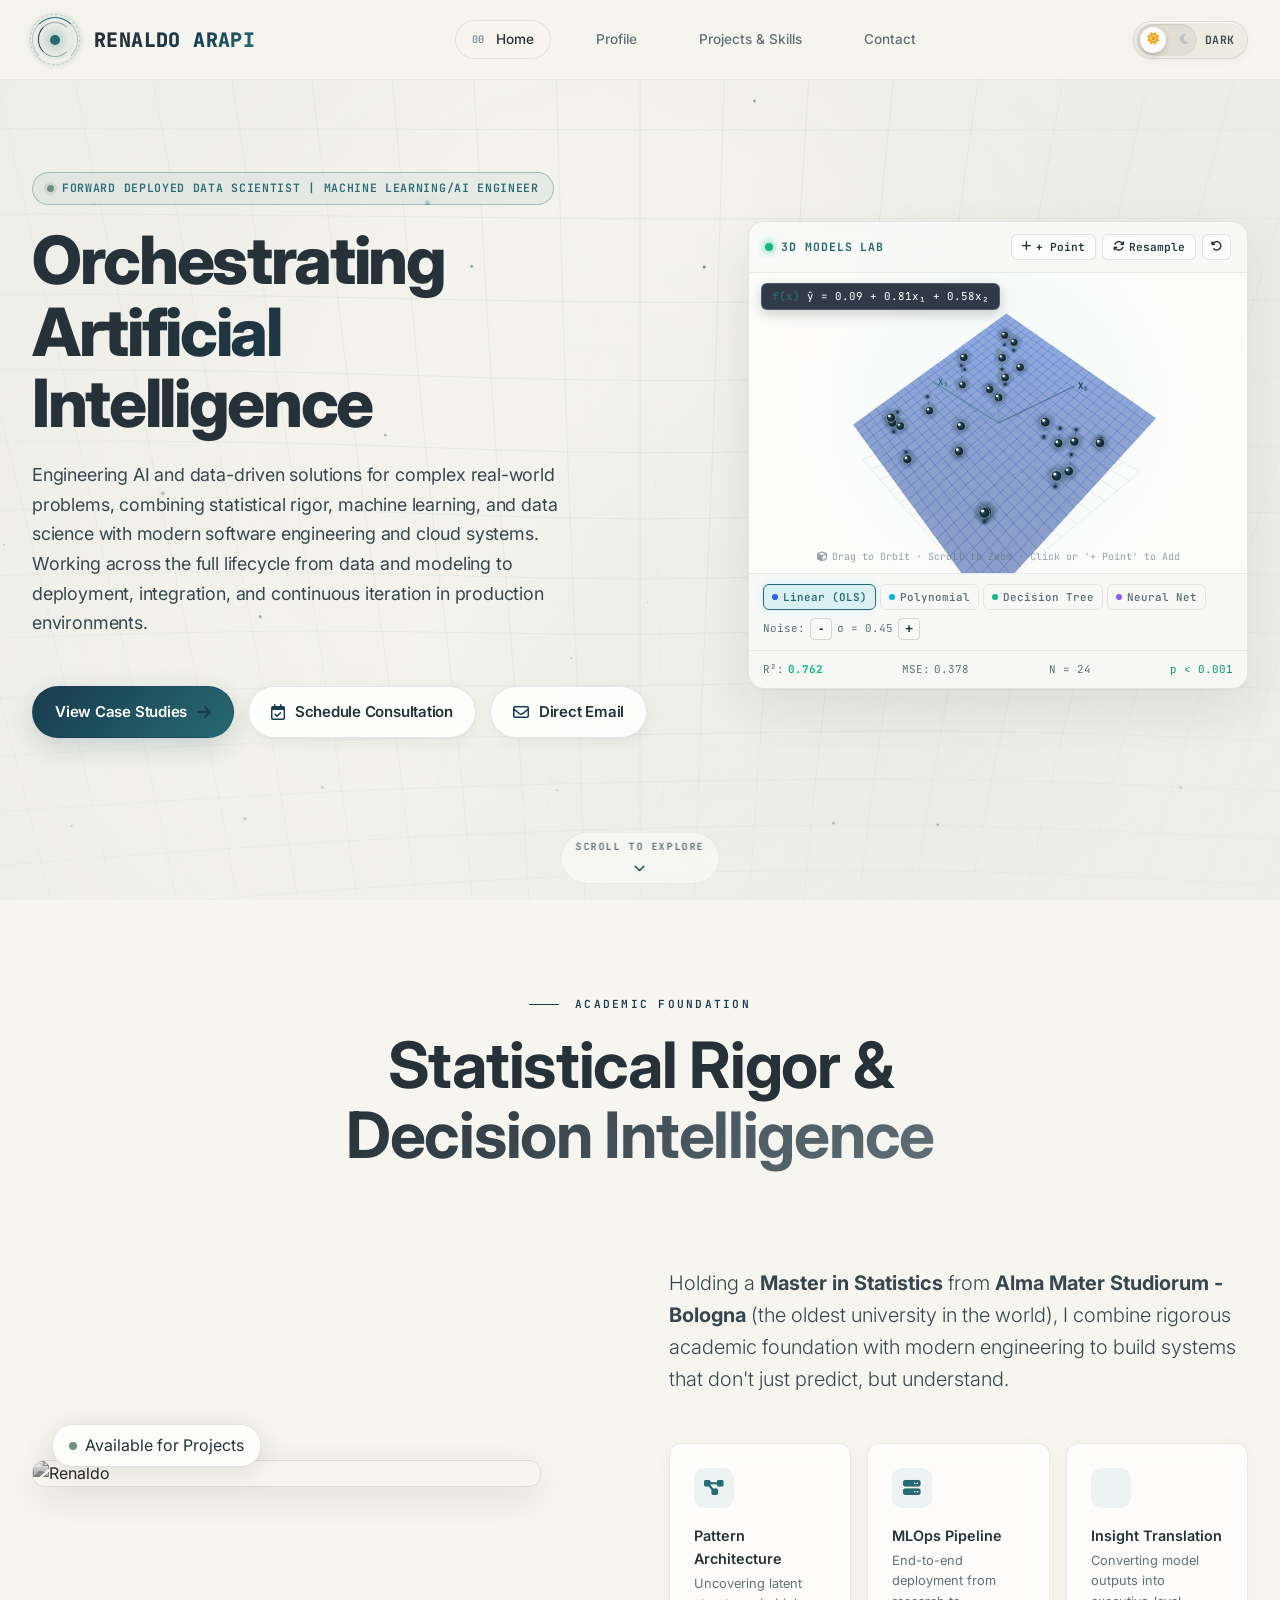
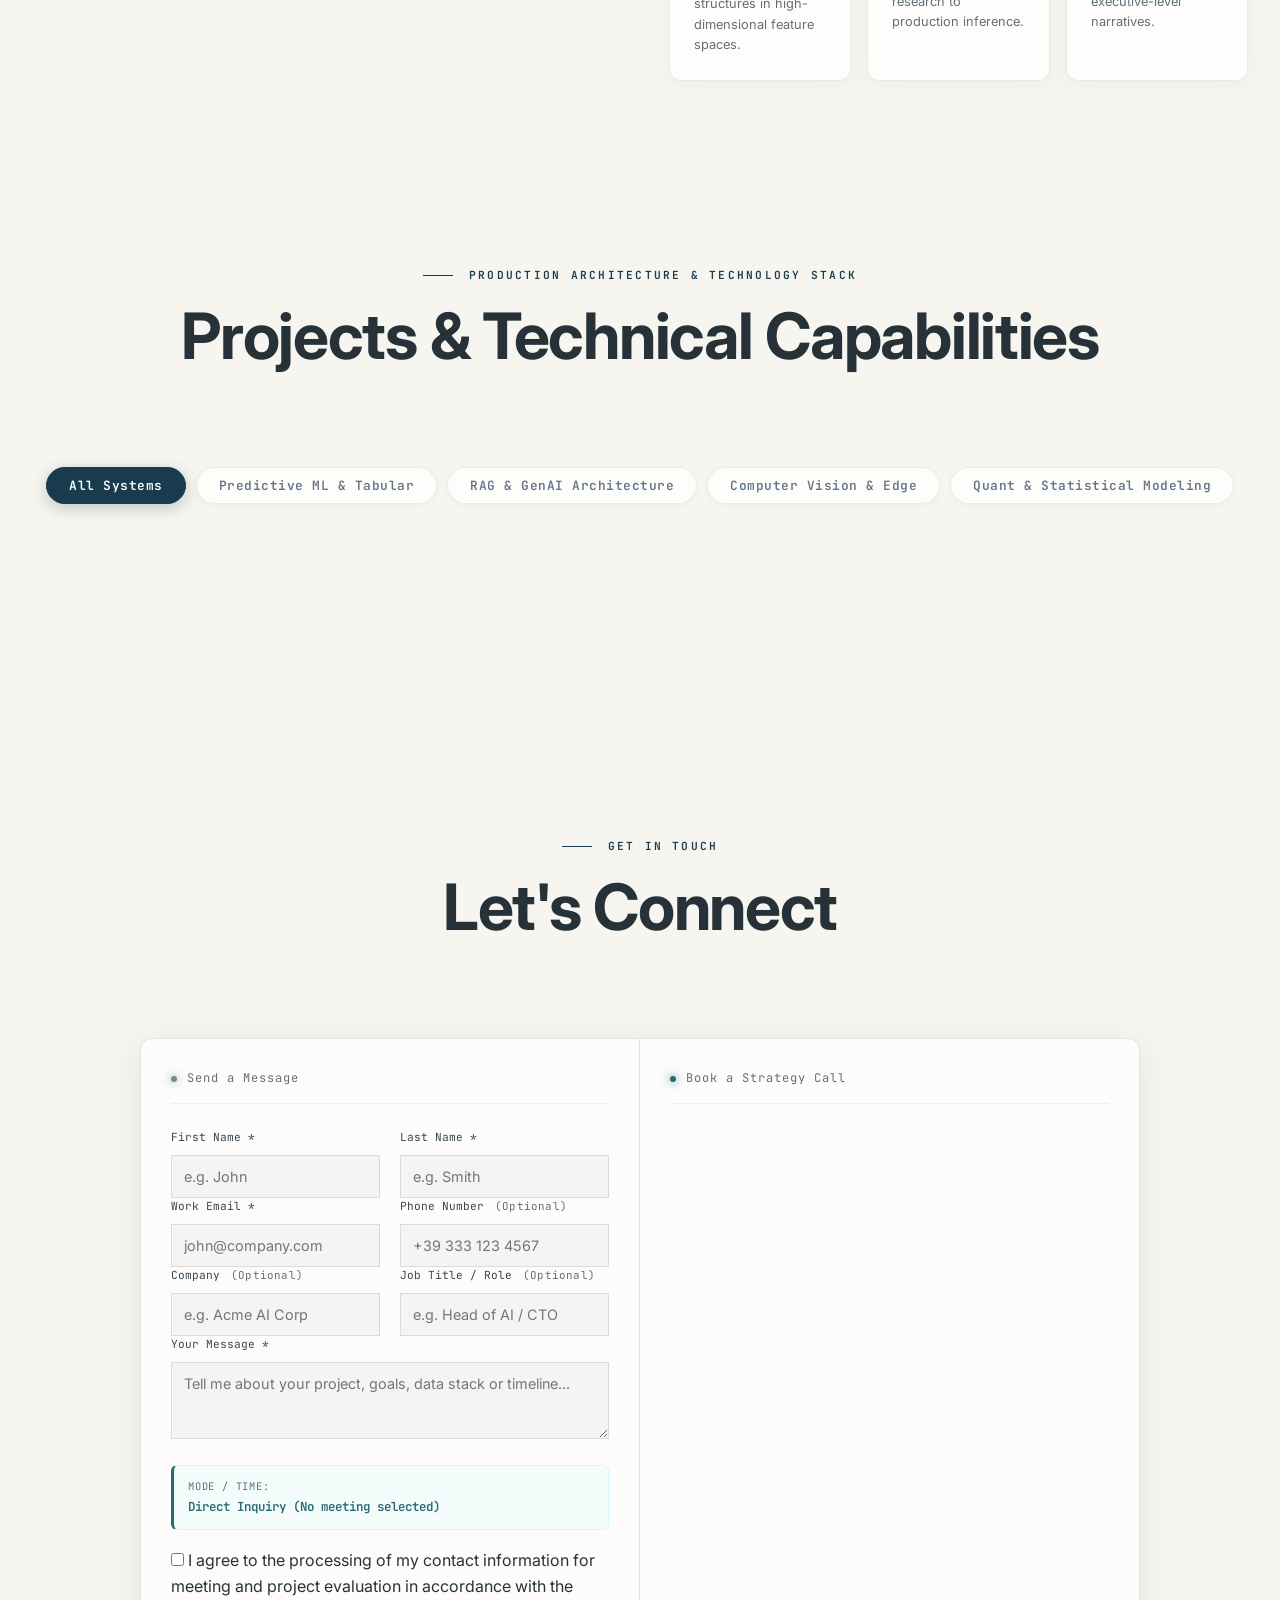
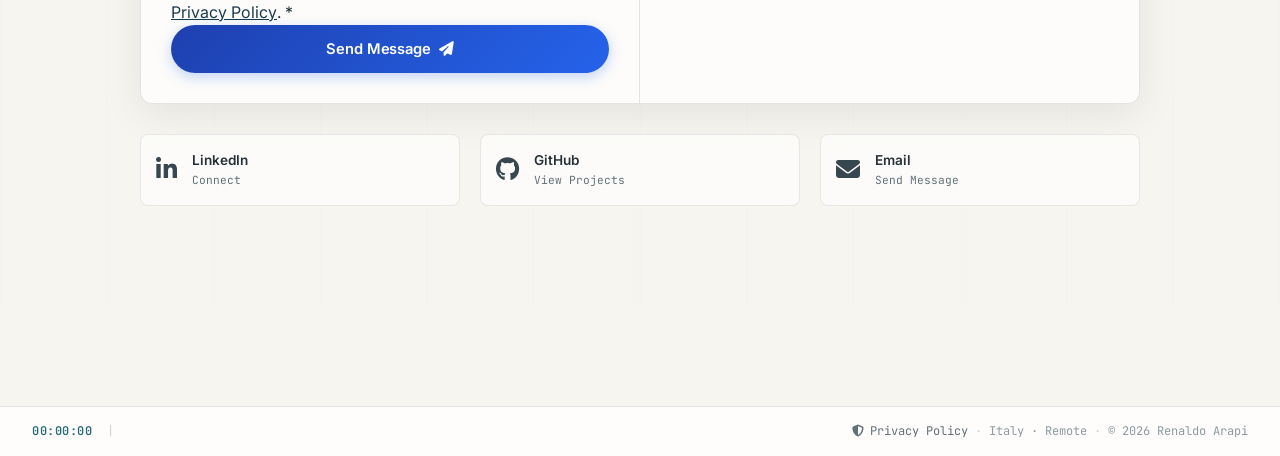
==== index.html @ 6f887926 "content(hero): upgrade value proposition copy to emphasize full-lifecycle AI engineering" ====
<!DOCTYPE html>
<html lang="en" data-theme="light">
<head>
    <meta charset="UTF-8">
    <meta name="viewport" content="width=device-width, initial-scale=1.0">
    <meta name="description" content="Renaldo - Principal Data Scientist & ML Architect. Building intelligent systems that transform raw data into strategic decisions.">
    <meta name="theme-color" content="#ffffff">
    
    <title>Renaldo | Data Scientist & ML Architect</title>
    
    <!-- Preload Critical Assets -->
    <link rel="preconnect" href="https://fonts.googleapis.com">
    <link rel="preconnect" href="https://fonts.gstatic.com" crossorigin>
    <link href="https://fonts.googleapis.com/css2?family=Inter:wght@300;400;500;600;700;800;900&family=JetBrains+Mono:wght@400;500;600;700&display=swap" rel="stylesheet">
    <link href="https://fonts.cdnfonts.com/css/code-saver" rel="stylesheet">
    <link rel="stylesheet" href="https://cdnjs.cloudflare.com/ajax/libs/font-awesome/6.4.0/css/all.min.css">
    
    <!-- Styles -->
    <link rel="stylesheet" href="css/style.css">
    
    <script type="application/ld+json">
    {
        "@context": "https://schema.org",
        "@type": "Person",
        "name": "Renaldo",
        "jobTitle": "Data Scientist & ML Architect",
        "url": "https://renaldo.ai"
    }
    </script>
    <script>
        (function() {
            try {
                const saved = localStorage.getItem('renaldo-theme') || 'light';
                document.documentElement.setAttribute('data-theme', saved);
            } catch(e) {}
        })();
    </script>
</head>
<body>
    <!-- === ATMOSPHERIC LAYER SYSTEM === -->
    <div class="atmosphere-system" aria-hidden="true">
        <div class="atmo-gradient"></div>
        <div class="atmo-grid"></div>
        <div class="atmo-stars"></div> <!-- Replaced Noise with Stars container if needed, or keep noise and add canvas -->
        <canvas id="neural-field"></canvas>
        <div class="atmo-overlay"></div> <!-- For Vignette/Noise -->
    </div>

    <!-- === CURSOR FOLLOWER === -->
    <div class="cursor-glow" id="cursor-glow"></div>

    <!-- === NAVIGATION === -->
    <header class="nav-header" id="nav-header">
        <nav class="nav-inner">
            <a href="#hero" class="brand">
                <div class="brand-mark">
                    <div class="neural-core-wrapper">
                        <div class="neural-core">
                            <div class="core-center"></div>
                            <div class="gyro-ring ring-1"></div>
                            <div class="gyro-ring ring-2"></div>
                            <div class="gyro-ring ring-3"></div>
                        </div>
                    </div>
                </div>
                <div class="brand-text">
                    <span class="brand-name">RENALDO ARAPI</span>
                </div>
            </a>
            
            <ul class="nav-menu">
                <li><a href="#hero" class="nav-item active" data-idx="00">Home</a></li>
                <li><a href="#about" class="nav-item" data-idx="01">Profile</a></li>
                <li><a href="#projects" class="nav-item" data-idx="02">Projects &amp; Skills</a></li>
                <li><a href="#contact" class="nav-item" data-idx="03">Contact</a></li>
            </ul>
            
            <div class="nav-meta">
                <button type="button" class="theme-toggle-apple" id="theme-toggle-btn" aria-label="Toggle Dark/Light Mode" title="Toggle Dark/Light Mode">
                    <span class="theme-switch-track">
                        <span class="theme-track-icon theme-sun" aria-hidden="true"><i class="fa-solid fa-sun"></i></span>
                        <span class="theme-track-icon theme-moon" aria-hidden="true"><i class="fa-solid fa-moon"></i></span>
                        <span class="theme-switch-thumb">
                            <i class="fa-solid fa-sun thumb-icon sun" aria-hidden="true"></i>
                            <i class="fa-solid fa-moon thumb-icon moon" aria-hidden="true"></i>
                        </span>
                    </span>
                    <span class="theme-mode-label" id="theme-label">Dark</span>
                </button>
                
                <!-- Mobile Navigation Trigger (Visible <= 1024px) -->
                <button type="button" class="mobile-menu-btn" id="mobile-menu-btn" 
                        aria-label="Toggle Navigation Menu" aria-expanded="false" aria-controls="mobile-nav-drawer">
                    <span class="menu-bar bar-1"></span>
                    <span class="menu-bar bar-2"></span>
                    <span class="menu-bar bar-3"></span>
                </button>
            </div>
        </nav>
        <div class="scroll-indicator" id="scroll-indicator"></div>
    </header>

    <!-- === MOBILE NAVIGATION DRAWER === -->
    <aside class="mobile-nav-drawer" id="mobile-nav-drawer" aria-hidden="true" role="dialog" aria-modal="true" aria-label="Mobile Navigation">
        <div class="drawer-backdrop" id="drawer-backdrop"></div>
        <div class="drawer-panel">
            <div class="drawer-header">
                <div class="drawer-brand">
                    <span class="drawer-brand-name">RENALDO ARAPI</span>
                    <span class="drawer-brand-sub">Data Scientist &amp; ML Architect</span>
                </div>
                <button type="button" class="drawer-close-btn" id="drawer-close-btn" aria-label="Close Navigation Menu">
                    <i class="fa-solid fa-xmark"></i>
                </button>
            </div>
            <nav class="drawer-nav">
                <ul class="drawer-menu">
                    <li><a href="#hero" class="drawer-link active" data-idx="00"><i class="fa-solid fa-house"></i> <span>Home</span></a></li>
                    <li><a href="#about" class="drawer-link" data-idx="01"><i class="fa-solid fa-graduation-cap"></i> <span>Profile &amp; Credentials</span></a></li>
                    <li><a href="#projects" class="drawer-link" data-idx="02"><i class="fa-solid fa-diagram-project"></i> <span>Projects &amp; Skills</span></a></li>
                    <li><a href="#contact" class="drawer-link" data-idx="03"><i class="fa-solid fa-calendar-check"></i> <span>Schedule &amp; Contact</span></a></li>
                </ul>
            </nav>
            <div class="drawer-footer">
                <a href="#contact" class="btn btn-primary-action drawer-cta">
                    <i class="fa-regular fa-calendar-check"></i>
                    <span>Schedule Consultation</span>
                </a>
                <div class="drawer-meta">
                    <span>Italy · Remote</span>
                    <span>© 2026 Renaldo Arapi</span>
                </div>
            </div>
        </div>
    </aside>

    <!-- === MAIN CONTENT === -->
    <main>
        <!-- HERO COSMOS -->
        <section class="hero" id="hero">
            <div class="container hero-container">
                <div class="hero-grid">
                    
                    <!-- LEFT COLUMN: Strategic Engineering Narrative (7 cols) -->
                    <div class="hero-narrative" data-reveal>
                        <div class="hero-badge" role="status">
                            <span class="badge-pulse" aria-hidden="true"></span>
                            <span class="badge-label">Forward Deployed Data Scientist | Machine Learning/AI Engineer</span>
                        </div>
                        
                        <h1 class="hero-title">
                            <span class="title-line">Orchestrating</span>
                            <span class="title-line gradient-text">Artificial</span>
                            <span class="title-line">Intelligence</span>
                        </h1>
                        
                        <div class="hero-narrative-copy">
                            <p class="hero-lead">
                                Engineering AI and data-driven solutions for complex real-world problems, combining statistical rigor, machine learning, and data science with modern software engineering and cloud systems. Working across the full lifecycle from data and modeling to deployment, integration, and continuous iteration in production environments.
                            </p>
                        </div>
                        
                        <div class="hero-actions">
                            <a href="#projects" class="btn hero-btn hero-btn-studies" id="hero-view-projects">
                                <span class="btn-sheen" aria-hidden="true"></span>
                                <span class="btn-text">View Case Studies</span>
                                <i class="fa-solid fa-arrow-right btn-icon" aria-hidden="true"></i>
                            </a>
                            <a href="#contact" class="btn hero-btn hero-btn-consult" id="hero-schedule-call">
                                <span class="btn-sheen" aria-hidden="true"></span>
                                <i class="fa-regular fa-calendar-check btn-icon" aria-hidden="true"></i>
                                <span class="btn-text">Schedule Consultation</span>
                            </a>
                            <a href="mailto:renaldo.arapi@live.it?subject=Strategic%20Data%20%26%20AI%20Architecture%20Inquiry&body=Hi%20Renaldo,%0A%0AI%20would%20like%20to%20discuss%20a%20potential%20AI%2FML%20or%20Data%20Science%20project.%0A%0ABest%20regards," 
                               class="btn hero-btn hero-btn-email" 
                               id="hero-email-cta" 
                               aria-label="Send direct email to Renaldo Arapi">
                                <span class="btn-sheen" aria-hidden="true"></span>
                                <i class="fa-regular fa-envelope btn-icon" aria-hidden="true"></i>
                                <span class="btn-text">Direct Email</span>
                            </a>
                        </div>
                    </div>

                    <!-- RIGHT COLUMN: Interactive 3D Bivariate Regression & Response Surface (5 cols) -->
                    <div class="hero-visual" data-reveal>
                        <div class="reg-lab-card" id="reg-lab-card" role="region" aria-label="Interactive 3D Bivariate Regression & Response Surface Laboratory">
                            <!-- Card Header -->
                            <div class="reg-lab-header">
                                <div class="reg-lab-title-group">
                                    <span class="reg-live-pulse" aria-hidden="true"></span>
                                    <span class="reg-lab-tag">3D MODELS LAB</span>
                                </div>
                                <div class="reg-lab-actions">
                                    <button type="button" class="reg-btn reg-add-btn" id="reg-add-point-btn" title="Add Stochastic Observation Point" aria-label="Add Random Data Point">
                                        <i class="fa-solid fa-plus"></i> <span>+ Point</span>
                                    </button>
                                    <button type="button" class="reg-btn reg-resample-btn" id="reg-resample-btn" title="Generate New Stochastic Sample" aria-label="Resample Data">
                                        <i class="fa-solid fa-arrows-rotate"></i> <span>Resample</span>
                                    </button>
                                    <button type="button" class="reg-btn reg-cam-btn" id="reg-reset-cam-btn" title="Reset 3D Perspective Camera" aria-label="Reset Camera Angle">
                                        <i class="fa-solid fa-rotate-left"></i>
                                    </button>
                                </div>
                            </div>

                            <!-- Interactive 3D Canvas Stage -->
                            <div class="reg-lab-stage" id="reg-lab-stage">
                                <canvas id="reg-surface-canvas" class="reg-surface-canvas"></canvas>

                                <!-- Floating Formula Badge -->
                                <div class="reg-formula-badge" id="reg-formula-badge">
                                    <span class="formula-icon">f(x)</span>
                                    <span class="formula-val" id="reg-formula-val">ŷ = 1.15·x₁ + 0.72·x₂ + 0.20</span>
                                </div>

                                <!-- Floating Drag & Orbit Hint -->
                                <div class="reg-drag-hint">
                                    <i class="fa-solid fa-cube"></i>
                                    <span>Drag to Orbit · Scroll to Zoom · Click or '+ Point' to Add</span>
                                </div>
                            </div>

                            <!-- Model Selector & Noise Control Bar -->
                            <div class="reg-lab-controls">
                                <div class="reg-model-group">
                                    <button type="button" class="reg-model-btn active" data-model="ols" title="Ordinary Least Squares (Linear Plane)">
                                        <span class="model-dot dot-ols"></span>
                                        <span>Linear (OLS)</span>
                                    </button>
                                    <button type="button" class="reg-model-btn" data-model="poly" title="Polynomial Response Surface (Degree 2)">
                                        <span class="model-dot dot-poly"></span>
                                        <span>Polynomial</span>
                                    </button>
                                    <button type="button" class="reg-model-btn" data-model="tree" title="Decision Tree (Orthogonal Step Regressor, CART)">
                                        <span class="model-dot dot-tree"></span>
                                        <span>Decision Tree</span>
                                    </button>
                                    <button type="button" class="reg-model-btn" data-model="mlp" title="Neural Network (Multi-Layer Perceptron Manifold)">
                                        <span class="model-dot dot-mlp"></span>
                                        <span>Neural Net</span>
                                    </button>
                                </div>

                                <div class="reg-noise-stepper">
                                    <span class="noise-label">Noise:</span>
                                    <button type="button" class="noise-btn" id="reg-noise-dec" title="Decrease Gaussian Noise" aria-label="Decrease Noise">-</button>
                                    <span class="noise-val" id="reg-noise-val">σ = 0.45</span>
                                    <button type="button" class="noise-btn" id="reg-noise-inc" title="Increase Gaussian Noise" aria-label="Increase Noise">+</button>
                                </div>
                            </div>

                            <!-- Footer Telemetry HUD -->
                            <div class="reg-lab-footer">
                                <div class="reg-metrics">
                                    <div class="reg-chip" title="Coefficient of Determination (Goodness of Fit)">
                                        <span class="chip-lbl">R²:</span>
                                        <span class="chip-val highlight" id="reg-r2-val">0.932</span>
                                    </div>
                                    <div class="reg-chip" title="Mean Squared Error">
                                        <span class="chip-lbl">MSE:</span>
                                        <span class="chip-val" id="reg-mse-val">0.018</span>
                                    </div>
                                    <div class="reg-chip" title="Active Sample Count">
                                        <span class="chip-val" id="reg-count-val">N = 24</span>
                                    </div>
                                    <div class="reg-chip chip-sig" title="Statistical Significance">
                                        <span class="chip-val" id="reg-sig-val">p &lt; 0.001</span>
                                    </div>
                                </div>
                            </div>
                        </div>
                    </div>

                </div>
            </div>
            
            <!-- Interactive Centered Scroll Action Cue -->
            <a href="#about" class="hero-scroll-cue" id="hero-scroll-cue" aria-label="Scroll to explore Profile and Academic Foundation">
                <span class="scroll-cue-label">Scroll to Explore</span>
                <span class="scroll-cue-arrow" aria-hidden="true">
                    <i class="fa-solid fa-chevron-down"></i>
                </span>
            </a>
        </section>

        <!-- ABOUT / NEXUS -->
        <section class="section about-section" id="about">
            <div class="container">
                <div class="section-header center" data-reveal>
                    <div class="section-tag">
                        <span class="tag-line"></span>
                        <span>Academic Foundation</span>
                    </div>
                    <h2 class="section-title">
                        Statistical Rigor &<br>
                        <span class="gradient-text">Decision Intelligence</span>
                    </h2>
                </div>

                <div class="about-grid">
                    <div class="about-visual" data-parallax>
                        <div class="visual-frame">
                            <img src="assets/scienziato-pazzo.jpg" alt="Renaldo" class="profile-image">
                            <div class="frame-corners">
                                <span></span><span></span><span></span><span></span>
                            </div>
                        </div>
                        <div class="visual-tag glass-card">
                            <span class="tag-dot"></span>
                            <span>Available for Projects</span>
                        </div>
                    </div>
                    
                    <div class="about-content">
                        <p class="about-lead" data-reveal>
                            Holding a <strong>Master in Statistics</strong> from <strong>Alma Mater Studiorum - Bologna</strong> (the oldest university in the world), 
                            I combine rigorous academic foundation with modern engineering to build systems that don't just predict, but understand.
                        </p>
                        
                        <div class="competence-grid" data-reveal>
                            <div class="competence-card">
                                <div class="comp-icon">
                                    <i class="fa-solid fa-diagram-project"></i>
                                </div>
                                <h4>Pattern Architecture</h4>
                                <p>Uncovering latent structures in high-dimensional feature spaces.</p>
                            </div>
                            <div class="competence-card">
                                <div class="comp-icon">
                                    <i class="fa-solid fa-server"></i>
                                </div>
                                <h4>MLOps Pipeline</h4>
                                <p>End-to-end deployment from research to production inference.</p>
                            </div>
                            <div class="competence-card">
                                <div class="comp-icon">
                                    <i class="fa-solid fa-chart-mixed"></i>
                                </div>
                                <h4>Insight Translation</h4>
                                <p>Converting model outputs into executive-level narratives.</p>
                            </div>
                        </div>
                    </div>
                </div>
            </div>
        </section>

        <!-- PROJECTS & TECHNICAL CAPABILITIES -->
        <!-- === SECTION 3: PROJECTS & SKILLS (Executive Systems Grid) === -->
        <section class="section projects-section" id="projects">
            <div class="container">
                <div class="section-header center" data-reveal>
                    <div class="section-tag">
                        <span class="tag-line"></span>
                        <span>Production Architecture &amp; Technology Stack</span>
                    </div>
                    <h2 class="section-title">Projects &amp; Technical Capabilities</h2>
                </div>

                <!-- Case Study Category Filter Bar with Tech Stack Scope -->
                <div class="projects-filter-bar" id="stream-filter-hud" data-reveal>
                    <button class="filter-btn active" data-filter="all">All Systems</button>
                    <button class="filter-btn" data-filter="AI/ML">Predictive ML &amp; Tabular</button>
                    <button class="filter-btn" data-filter="LLM">RAG &amp; GenAI Architecture</button>
                    <button class="filter-btn" data-filter="CV">Computer Vision &amp; Edge</button>
                    <button class="filter-btn" data-filter="RL">Quant &amp; Statistical Modeling</button>
                </div>

                <!-- Executive Projects Bento Grid with Core Stack & Architecture Deliverables -->
                <div class="projects-bento-grid" id="kinetic-stream-track">
                    <!-- Case study cards injected via JS -->
                </div>
            </div>
        </section>

        <!-- CONTACT / INTERFACE -->
        <!-- === SECTION 5: INTERFACE (Terminal) === -->
        <!-- === SECTION 5: INTERFACE (Neural Research Lab V16.0) === -->
        <!-- === SECTION 5: INTERFACE (Neural Foundry IDE V20.0) === -->


        <!-- === SECTION 6: CONTACT === -->
        <section class="section executive-scheduler-section" id="contact">
            <div class="scheduler-grid-guide">
                <!-- 12-col grid lines injected via CSS -->
            </div>
            
            <div class="container scheduler-container">
                <div class="section-header center" data-reveal>
                    <div class="section-tag">
                        <span class="tag-line"></span>
                        <span>Get In Touch</span>
                    </div>
                    <h2 class="section-title">Let's Connect</h2>
                </div>

                <div class="scheduler-interface">
                    <!-- Split Pane: Message Form & Calendar -->
                    <div class="scheduler-console glass-panel">
                        <!-- Left: Contact Form -->
                        <div class="console-column left">
                            <div class="console-header">
                                <span class="status-indicator active"></span>
                                <span class="console-title">Send a Message</span>
                            </div>
                            
                            <form class="scheduler-form" id="scheduler-form">
                                <div class="form-row">
                                    <div class="input-group">
                                        <label for="s-first-name">First Name <span class="req-star">*</span></label>
                                        <input type="text" id="s-first-name" placeholder="e.g. John" required>
                                    </div>
                                    <div class="input-group">
                                        <label for="s-last-name">Last Name <span class="req-star">*</span></label>
                                        <input type="text" id="s-last-name" placeholder="e.g. Smith" required>
                                    </div>
                                </div>
                                <div class="form-row">
                                    <div class="input-group">
                                        <label for="s-email">Work Email <span class="req-star">*</span></label>
                                        <input type="email" id="s-email" placeholder="john@company.com" required>
                                    </div>
                                    <div class="input-group">
                                        <label for="s-phone">Phone Number <span class="opt-label">(Optional)</span></label>
                                        <input type="tel" id="s-phone" placeholder="+39 333 123 4567">
                                    </div>
                                </div>
                                <div class="form-row">
                                    <div class="input-group">
                                        <label for="s-company">Company <span class="opt-label">(Optional)</span></label>
                                        <input type="text" id="s-company" placeholder="e.g. Acme AI Corp">
                                    </div>
                                    <div class="input-group">
                                        <label for="s-role">Job Title / Role <span class="opt-label">(Optional)</span></label>
                                        <input type="text" id="s-role" placeholder="e.g. Head of AI / CTO">
                                    </div>
                                </div>
                                <div class="input-group">
                                    <label for="s-message">Your Message <span class="req-star">*</span></label>
                                    <textarea id="s-message" rows="3" placeholder="Tell me about your project, goals, data stack or timeline..." required></textarea>
                                </div>
                                <div class="selected-slot-display" id="slot-display">
                                    <div class="slot-display-content">
                                        <span class="slot-label">Mode / Time:</span>
                                        <span class="slot-value" id="slot-value">Direct Inquiry (No meeting selected)</span>
                                    </div>
                                    <button type="button" class="slot-clear-btn" id="slot-clear-btn" style="display:none;" title="Clear selected meeting slot">
                                        <i class="fa-solid fa-xmark"></i> Clear Slot
                                    </button>
                                </div>
                                <div class="privacy-consent-group">
                                    <label class="checkbox-container" for="s-privacy">
                                        <input type="checkbox" id="s-privacy" required>
                                        <span class="consent-text">
                                            I agree to the processing of my contact information for meeting and project evaluation in accordance with the <button type="button" class="privacy-modal-trigger" id="form-privacy-trigger">Privacy Policy</button>. *
                                        </span>
                                    </label>
                                </div>
                                <button type="submit" class="btn btn-plasma scheduler-submit" id="scheduler-submit-btn">
                                    <span class="btn-text" id="submit-btn-text">Send Message</span>
                                    <span class="btn-icon" id="submit-btn-icon"><i class="fa-solid fa-paper-plane"></i></span>
                                    <span class="btn-shine"></span>
                                </button>
                            </form>
                        </div>
                        
                        <!-- Right: Calendar -->
                        <div class="console-column right">
                            <div class="console-header">
                                <span class="status-indicator cyan"></span>
                                <span class="console-title">Book a Strategy Call</span>
                            </div>
                            <div class="calendar-widget" id="calendar-widget">
                                <!-- Calendar Generated via JS -->
                            </div>
                        </div>
                    </div>

                    <!-- Access Dock -->
                    <div class="access-dock">
                        <a href="https://linkedin.com/in/renaldo" target="_blank" class="dock-item" data-port="LINKEDIN">
                            <div class="dock-icon"><i class="fa-brands fa-linkedin-in"></i></div>
                            <div class="dock-meta">
                                <span class="dock-label">LinkedIn</span>
                                <span class="dock-status">Connect</span>
                            </div>
                        </a>
                        <a href="https://github.com/renaldo" target="_blank" class="dock-item" data-port="GITHUB">
                            <div class="dock-icon"><i class="fa-brands fa-github"></i></div>
                            <div class="dock-meta">
                                <span class="dock-label">GitHub</span>
                                <span class="dock-status">View Projects</span>
                            </div>
                        </a>
                        <a href="mailto:renaldo@example.com" class="dock-item" data-port="EMAIL">
                            <div class="dock-icon"><i class="fa-solid fa-envelope"></i></div>
                            <div class="dock-meta">
                                <span class="dock-label">Email</span>
                                <span class="dock-status">Send Message</span>
                            </div>
                        </a>
                    </div>
                </div>
            </div>
        </section>
    </main>

    <!-- === SYSTEM FOOTER (EXECUTIVE STATUS) === -->
    <footer class="executive-footer">
        <div class="container footer-grid">
            <div class="footer-col left">
                <span class="sys-clock" id="sys-clock">00:00:00</span>
                <span class="sys-separator">|</span>
                <span class="sys-date-scroll" id="sys-date-scroll">
                    <span class="date-ticker" id="date-ticker"></span>
                </span>
            </div>
            <div class="footer-col right">
                <button type="button" class="footer-privacy-btn" id="footer-privacy-btn">
                    <i class="fa-solid fa-shield-halved"></i> Privacy Policy
                </button>
                <span class="sys-separator">·</span>
                <span class="footer-motto">Italy · Remote</span>
                <span class="sys-separator">·</span>
                <span class="sys-copyright">© 2026 Renaldo Arapi</span>
            </div>
        </div>
    </footer>



    <!-- === PROJECT DEEP DIVE MODAL === -->
    <div class="project-modal" id="project-modal">
        <div class="modal-backdrop" id="modal-backdrop"></div>
        <div class="modal-glass-panel">
            <button class="modal-close" id="modal-close" aria-label="Close Case Study Modal"><i class="fa-solid fa-xmark"></i></button>
            
            <div class="modal-content-grid">
                <!-- Visual Column -->
                <div class="modal-visual">
                    <div class="blueprint-grid"></div>
                    <div class="modal-icon-wrapper">
                        <i class="fa-solid fa-network-wired" id="modal-icon"></i>
                    </div>
                    <div class="modal-status" id="modal-status">
                        <span class="status-dot"></span>
                        <span id="modal-status-text">Production System</span>
                    </div>
                </div>

                <!-- Data Column -->
                <div class="modal-data">
                    <h2 class="modal-title" id="modal-title">PROJECT_TITLE</h2>
                    <div class="modal-tags" id="modal-tags">
                        <!-- Tags injected via JS -->
                    </div>
                    
                    <div class="modal-kpi-row" id="modal-kpis">
                        <!-- KPIs injected via JS -->
                    </div>

                    <p class="modal-desc" id="modal-desc">
                        Project description goes here.
                    </p>

                    <div class="modal-actions">
                        <a href="#contact" class="btn btn-plasma modal-cta" id="modal-cta-btn">
                            <span class="btn-text">System Architecture Inquiry</span>
                            <span class="btn-icon"><i class="fa-solid fa-arrow-right"></i></span>
                            <span class="btn-shine"></span>
                        </a>
                    </div>
                </div>
            </div>
        </div>
    </div>

    <!-- === PRIVACY POLICY MODAL (GDPR COMPLIANCE) === -->
    <div class="privacy-modal" id="privacy-modal" aria-hidden="true">
        <div class="modal-backdrop" id="privacy-backdrop"></div>
        <div class="privacy-glass-panel">
            <div class="privacy-modal-header">
                <div class="privacy-badge">
                    <i class="fa-solid fa-shield-halved"></i>
                    <span>GDPR COMPLIANT · REG. (EU) 2016/679</span>
                </div>
                <button class="modal-close" id="privacy-modal-close" aria-label="Close Privacy Policy Modal">
                    <i class="fa-solid fa-xmark"></i>
                </button>
            </div>
            <div class="privacy-modal-body">
                <h3 class="privacy-title">Privacy Policy & Data Protection Terms</h3>
                <p class="privacy-subtitle">Pursuant to Article 13 of Regulation (EU) 2016/679 (General Data Protection Regulation - GDPR)</p>
                
                <div class="privacy-section">
                    <h4>1. Data Controller</h4>
                    <p>The Data Controller is <strong>Renaldo Arapi</strong>, Independent Applied Data Scientist & Machine Learning Architect based in <strong>Italy</strong> (operating fully remote worldwide). For any privacy inquiries, data subject requests, or project questions, contact directly: <a href="mailto:renaldo.arapi@live.it">renaldo.arapi@live.it</a>.</p>
                </div>

                <div class="privacy-section">
                    <h4>2. Categories of Personal Data Collected</h4>
                    <p>When booking a strategy session or submitting a project inquiry, the following information is provided voluntarily and is required to process and confirm your request:</p>
                    <ul>
                        <li><strong>Identity & Contact Details:</strong> First Name, Last Name, Work Email, Phone Number.</li>
                        <li><strong>Professional Background:</strong> Company / Organization, Job Title / Role.</li>
                        <li><strong>Project Briefing:</strong> Technical notes, goals, data stack details, and timeline submitted via the message field.</li>
                        <li><strong>Temporal Booking Data:</strong> Selected date, time slot, and local timezone for the meeting.</li>
                    </ul>
                </div>

                <div class="privacy-section">
                    <h4>3. Purpose & Legal Bases for Processing</h4>
                    <p>Personal data is processed lawfully under the following GDPR legal bases:</p>
                    <ul>
                        <li><strong>Performance of Pre-contractual Measures (Art. 6(1)(b) GDPR):</strong> to evaluate technical project requirements, schedule discovery calls, send calendar invitations, and coordinate project proposals.</li>
                        <li><strong>Legitimate Interest & Lead Management (Art. 6(1)(f) GDPR):</strong> internal administration of professional consulting pipelines and relevant project follow-up.</li>
                    </ul>
                </div>

                <div class="privacy-section">
                    <h4>4. Security & Confidentiality</h4>
                    <p>Data transmissions are secured using standard cryptographic protocols (HTTPS/TLS) with protected storage. <strong>Your personal data is never sold, leased, or shared with third parties</strong> for mass marketing, unsolicited promotions, or automated profiling.</p>
                </div>

                <div class="privacy-section">
                    <h4>5. Retention Period</h4>
                    <p>Data will be retained strictly for the duration necessary to process your inquiry and manage the professional relationship, or until an erasure request is received from the data subject.</p>
                </div>

                <div class="privacy-section">
                    <h4>6. Data Subject Rights (Articles 15-22 GDPR)</h4>
                    <p>Under the GDPR, you have the right to access, rectify, port, restrict processing, or request the <strong>complete deletion (Right to be Forgotten)</strong> of your data at any time by emailing <a href="mailto:renaldo.arapi@live.it">renaldo.arapi@live.it</a>.</p>
                </div>
            </div>
            <div class="privacy-modal-footer">
                <button type="button" class="btn btn-plasma privacy-close-btn" id="privacy-understand-btn">
                    <span class="btn-text">I Understand</span>
                </button>
            </div>
        </div>
    </div>

    <!-- === HUD CYBER TOAST NOTIFICATION CONTAINER === -->
    <div class="hud-toast-container" id="hud-toast-container" aria-live="polite" role="region" aria-label="System Notifications"></div>

    <script src="js/kinetic-stream.js"></script>
    <script src="js/contact-system.js"></script>
    <script src="js/regression-surface.js?v=2"></script>
    <script src="js/main.js"></script>
</body>
</html>
---- css/style.css ----
/* ============================================
   RENALDO.AI — SUPREME UI SYSTEM
   Premium Portfolio Experience
   ============================================ */

/* === ROOT VARIABLES === */
:root {
    /* Color System - Warm Ivory / Paper Ground */
    --c-void: #F7F5EF;
    --c-space: #F1F0EA;
    --c-surface: #FFFFFF;
    --c-surface-2: #E8E9E4;
    --c-border: rgba(38, 50, 56, 0.10);
    --c-border-active: rgba(39, 106, 115, 0.35);
    
    /* Brand & Accent Spectrum - Navy / Petrol / Muted Sage */
    --c-primary: #183B4E; /* Deep Navy */
    --c-primary-dim: rgba(24, 59, 78, 0.08);
    --c-primary-glow: rgba(24, 59, 78, 0.16);
    --c-accent: #276A73; /* Petrol */
    --c-accent-glow: rgba(39, 106, 115, 0.14);
    --c-sage: #6F8F82; /* Muted Sage */
    --c-purple: #276A73; /* Harmonized with Petrol */
    --c-success: #6F8F82; /* Sage Green */
    --c-warning: #b45309;
    --c-danger: #b91c1c;
    --c-signal: #276A73; /* Petrol Signal */
    
    /* Text Hierarchy - Graphite */
    --c-text: #263238; /* Graphite */
    --c-text-2: #37474F; /* Slate Graphite */
    --c-text-muted: #617078; /* Muted Graphite */
    --c-text-dim: #8C9BA1; /* Dim Graphite */
    
    /* Typography */
    --font-primary: 'Inter', -apple-system, BlinkMacSystemFont, 'Segoe UI', Roboto, sans-serif;
    --font-mono: 'JetBrains Mono', 'Code Saver', monospace;
    
    /* Spacing Scale */
    --space-xs: 0.25rem;
    --space-sm: 0.5rem;
    --space-md: 1rem;
    --space-lg: 1.5rem;
    --space-xl: 2rem;
    --space-2xl: 3rem;
    --space-3xl: 4rem;
    --space-4xl: 6rem;
    
    /* Motion */
    --ease-out-expo: cubic-bezier(0.16, 1, 0.3, 1);
    --ease-out-quint: cubic-bezier(0.22, 1, 0.36, 1);
    --ease-in-out: cubic-bezier(0.4, 0, 0.2, 1);
    --duration-fast: 150ms;
    --duration-normal: 300ms;
    --duration-slow: 500ms;
    --duration-slower: 800ms;
    
    /* Elevation - Restrained Non-Luminous Shadows */
    --shadow-sm: 0 1px 2px rgba(38, 50, 56, 0.05);
    --shadow-md: 0 4px 12px rgba(38, 50, 56, 0.07);
    --shadow-lg: 0 12px 35px rgba(24, 59, 78, 0.08);
    --shadow-glow: 0 8px 24px rgba(24, 59, 78, 0.18);
}

/* === GLOBAL DARK THEME SYSTEM TOKENS === */
[data-theme="dark"] {
    --c-void: #0E1B22; /* Deep Blue-Black */
    --c-space: #13272F; /* Deep Teal Slate */
    --c-surface: #18313A; /* Dark Petrol */
    --c-surface-2: #21414A; /* Elevated Petrol */
    --c-border: rgba(247, 245, 239, 0.12);
    --c-border-active: rgba(111, 165, 170, 0.38);
    
    /* Accent Spectrum - Softened Petrol & Sage */
    --c-primary: #4E8390; /* Softened Petrol */
    --c-primary-dim: rgba(78, 131, 144, 0.12);
    --c-primary-glow: rgba(78, 131, 144, 0.22);
    --c-accent: #6FA5AA; /* Light Petrol */
    --c-accent-glow: rgba(111, 165, 170, 0.20);
    --c-sage: #86A99B; /* Light Sage */
    --c-purple: #6FA5AA;
    --c-success: #86A99B; /* Light Sage */
    --c-warning: #f59e0b;
    --c-danger: #ef4444;
    --c-signal: #6FA5AA;
    
    /* Text Hierarchy - Warm Off-White */
    --c-text: #F1F3F1; /* Warm Off-White */
    --c-text-2: #CFD8DC; /* Muted Off-White */
    --c-text-muted: #A7B4B7; /* Cool Warm Gray */
    --c-text-dim: #6B7F85; /* Subtle Gray */
    
    /* Elevation */
    --shadow-sm: 0 1px 2px rgba(0, 0, 0, 0.4);
    --shadow-md: 0 4px 14px rgba(0, 0, 0, 0.45);
    --shadow-lg: 0 16px 40px rgba(0, 0, 0, 0.55);
    --shadow-glow: 0 8px 24px rgba(0, 0, 0, 0.4);
}

/* === RESET & BASE === */
*, *::before, *::after {
    box-sizing: border-box;
    margin: 0;
    padding: 0;
}

html {
    scroll-behavior: smooth;
    font-size: 16px;
    -webkit-font-smoothing: antialiased;
    -moz-osx-font-smoothing: grayscale;
}

body {
    font-family: var(--font-primary);
    background: var(--c-void);
    color: var(--c-text);
    line-height: 1.6;
    overflow-x: hidden;
    min-height: 100vh;
}

::selection {
    background: var(--c-primary);
    color: white;
}

/* === ATMOSPHERE SYSTEM (Global Background) === */
/* === ATMOSPHERE SYSTEM (Global Background - 3D Topographic Engine) === */
.atmosphere-system {
    position: fixed;
    inset: 0;
    z-index: -100;
    pointer-events: none;
    overflow: hidden;
    background: var(--c-void);
}

/* 1. Deep Executive Field Gradient - Warm Ivory & Soft Mineral Tones */
.atmo-gradient {
    position: absolute;
    inset: 0;
    background: 
        radial-gradient(circle at 15% 15%, rgba(241, 240, 234, 0.85), transparent 50%),
        radial-gradient(circle at 85% 30%, rgba(232, 233, 228, 0.65), transparent 50%),
        radial-gradient(circle at 50% 80%, rgba(39, 106, 115, 0.03), transparent 55%),
        radial-gradient(circle at 75% 85%, rgba(24, 59, 78, 0.03), transparent 45%);
    opacity: 1;
}

/* 2. Precision Micro-Grid Pattern Layer */
.atmo-stars {
    position: absolute;
    inset: 0;
    background-image: 
        radial-gradient(circle at center, rgba(39, 106, 115, 0.06) 1px, transparent 1px);
    background-size: 70px 70px;
    opacity: 0.18;
}

/* 3. The Canvas Renderer (3D Topographic Manifold Wireframe & Vector Field) */
#neural-field {
    position: absolute;
    inset: 0;
    opacity: 1;
}

/* 4. Subtle Perspective Grid Overlay */
.atmo-grid {
    position: absolute;
    inset: -50%;
    width: 200%;
    height: 200%;
    background-image: 
        linear-gradient(rgba(39, 106, 115, 0.02) 1px, transparent 1px),
        linear-gradient(90deg, rgba(39, 106, 115, 0.02) 1px, transparent 1px);
    background-size: 100px 100px;
    transform: perspective(1000px) rotateX(60deg) translateY(0) translateZ(-200px);
    opacity: 0.8;
    mask-image: radial-gradient(circle at center, black 0%, transparent 65%);
    animation: gridDrift 280s linear infinite;
    pointer-events: none;
}

@keyframes gridDrift {
    0% { transform: perspective(1000px) rotateX(60deg) translateY(0) translateZ(-200px); }
    100% { transform: perspective(1000px) rotateX(60deg) translateY(100px) translateZ(-200px); }
}

/* 5. Vignette & Depth Fog Dissolve */
.atmo-overlay {
    position: absolute;
    inset: 0;
    background: radial-gradient(circle at center, transparent 40%, rgba(232, 233, 228, 0.55) 100%);
    pointer-events: none;
    z-index: 10;
}

/* === DARK THEME ATMOSPHERE SYSTEM === */
[data-theme="dark"] .atmosphere-system {
    background: #0E1B22;
}

[data-theme="dark"] .atmo-gradient {
    background: 
        radial-gradient(circle at 15% 15%, rgba(19, 39, 47, 0.95), transparent 55%),
        radial-gradient(circle at 85% 30%, rgba(24, 49, 58, 0.7), transparent 55%),
        radial-gradient(circle at 50% 80%, rgba(39, 106, 115, 0.05), transparent 60%),
        radial-gradient(circle at 75% 85%, rgba(111, 143, 130, 0.04), transparent 50%);
}

[data-theme="dark"] .atmo-stars {
    background-image: 
        radial-gradient(circle at center, rgba(111, 165, 170, 0.10) 1px, transparent 1px);
    opacity: 0.35;
}

[data-theme="dark"] .atmo-grid {
    background-image: 
        linear-gradient(rgba(111, 165, 170, 0.03) 1px, transparent 1px),
        linear-gradient(90deg, rgba(111, 165, 170, 0.03) 1px, transparent 1px);
}

[data-theme="dark"] .atmo-overlay {
    background: radial-gradient(circle at center, transparent 38%, rgba(14, 27, 34, 0.88) 100%);
}

/* === CURSOR GLOW (Subtle Tactile Light Spotlight) === */
.cursor-glow {
    position: fixed;
    width: 520px;
    height: 520px;
    border-radius: 50%;
    background: radial-gradient(circle, rgba(39, 106, 115, 0.04) 0%, transparent 65%);
    pointer-events: none;
    z-index: -90;
    transform: translate(-50%, -50%);
    opacity: 0;
    transition: opacity 0.5s ease;
}

[data-theme="dark"] .cursor-glow {
    background: radial-gradient(circle, rgba(111, 165, 170, 0.05) 0%, transparent 65%);
}

body:hover .cursor-glow {
    opacity: 1;
}

/* === GLASS CARD === */
.glass-card {
    background: rgba(14, 20, 33, 0.5);
    backdrop-filter: blur(12px);
    -webkit-backdrop-filter: blur(12px);
    border: 1px solid var(--c-border);
    border-radius: 16px;
    box-shadow: 0 4px 30px rgba(0, 0, 0, 0.1);
}

/* === UTILITIES === */
.container {
    max-width: 1280px;
    margin: 0 auto;
    padding: 0 var(--space-xl);
}

.gradient-text {
    background: linear-gradient(135deg, var(--c-text), var(--c-text-muted));
    -webkit-background-clip: text;
    background-clip: text;
    -webkit-text-fill-color: transparent;
}
/* Premium subtle gradient for emphasis */
.hero-title .gradient-text {
    background: linear-gradient(135deg, #263238 20%, #183B4E 55%, #276A73 100%);
    -webkit-background-clip: text;
    background-clip: text;
    -webkit-text-fill-color: transparent;
}

.center { text-align: center; }

/* === NAVIGATION === */
.nav-header {
    position: fixed;
    top: 0;
    left: 0;
    right: 0;
    height: 80px;
    z-index: 1000;
    background: rgba(247, 245, 239, 0.86);
    backdrop-filter: blur(18px);
    -webkit-backdrop-filter: blur(18px);
    border-bottom: 1px solid rgba(38, 50, 56, 0.08);
    transition: all var(--duration-normal) var(--ease-out-quint);
}

.nav-header.scrolled {
    height: 64px;
    background: rgba(247, 245, 239, 0.94);
}

.nav-inner {
    display: flex;
    align-items: center;
    justify-content: space-between;
    height: 100%;
    max-width: 1400px;
    margin: 0 auto;
    padding: 0 var(--space-xl);
}

/* Brand */
/* === BRAND: SENTIENT NEURAL CORE === */
.brand {
    display: flex;
    align-items: center;
    gap: var(--space-md);
    text-decoration: none;
    perspective: 1000px; /* Enable 3D space */
}

.brand-mark {
    width: 46px; /* Slightly larger for orbital space */
    height: 46px;
    display: flex;
    align-items: center;
    justify-content: center;
    position: relative;
}

/* 3D Scene Container */
.neural-core-wrapper {
    width: 100%;
    height: 100%;
    transform-style: preserve-3d;
}

.neural-core {
    width: 100%;
    height: 100%;
    position: relative;
    transform-style: preserve-3d;
    display: flex;
    justify-content: center;
    align-items: center;
}

/* Core Singularity */
.core-center {
    width: 10px;
    height: 10px;
    background: var(--c-signal);
    border-radius: 50%;
    box-shadow: 0 0 15px var(--c-signal), 0 0 30px var(--c-purple);
    position: absolute;
    z-index: 10;
    transition: all 0.5s cubic-bezier(0.175, 0.885, 0.32, 1.275);
    animation: corePulse 3s ease-in-out infinite;
}

/* Gyro Rings */
.gyro-ring {
    position: absolute;
    border-radius: 50%;
    border: 1px solid rgba(39, 106, 115, 0.35);
    box-shadow: 0 0 5px rgba(39, 106, 115, 0.15);
    transform-style: preserve-3d;
    transition: all 0.5s ease;
}

/* Ring 1: X-Axis (Slow) */
.ring-1 {
    width: 100%;
    height: 100%;
    border-top-color: var(--c-accent);
    border-bottom-color: transparent;
    animation: gyroSpinX 8s linear infinite;
}

/* Ring 2: Y-Axis (Medium) */
.ring-2 {
    width: 75%;
    height: 75%;
    border: 1px solid rgba(24, 59, 78, 0.4);
    border-left-color: var(--c-primary);
    border-right-color: transparent;
    animation: gyroSpinY 5s linear infinite reverse;
}

/* Ring 3: Z-Axis (Fast, Eccentric) */
.ring-3 {
    width: 110%;
    height: 110%;
    border: 1px dashed rgba(38, 50, 56, 0.2);
    animation: gyroSpinZ 12s linear infinite;
}

/* === ANIMATIONS === */
@keyframes gyroSpinX {
    0% { transform: rotateX(0deg) rotateY(15deg); }
    100% { transform: rotateX(360deg) rotateY(15deg); }
}

@keyframes gyroSpinY {
    0% { transform: rotateY(0deg) rotateZ(-15deg); }
    100% { transform: rotateY(360deg) rotateZ(-15deg); }
}

@keyframes gyroSpinZ {
    0% { transform: rotateZ(0deg) rotateX(15deg); }
    100% { transform: rotateZ(360deg) rotateX(15deg); }
}

@keyframes corePulse {
    0%, 100% { opacity: 0.8; transform: scale(1); box-shadow: 0 0 15px var(--c-signal); }
    50% { opacity: 1; transform: scale(1.2); box-shadow: 0 0 25px var(--c-signal), 0 0 10px rgba(39, 106, 115, 0.4); }
}

/* === OVERCLOCK STATE (Hover) === */
.brand:hover .core-center {
    background: var(--c-primary);
    box-shadow: 0 0 25px var(--c-signal), 0 0 50px var(--c-accent-glow);
    transform: scale(1.3);
}

.brand:hover .ring-1 {
    animation-duration: 2s;
    border-color: var(--c-accent);
    border-bottom-color: transparent;
    box-shadow: 0 0 15px rgba(39, 106, 115, 0.35);
}

.brand:hover .ring-2 {
    animation-duration: 1.5s;
    border-color: var(--c-primary);
    border-right-color: transparent;
}

.brand:hover .ring-3 {
    animation-duration: 4s;
    border-color: rgba(38, 50, 56, 0.35);
}

.brand-text {
    display: flex;
    flex-direction: column;
    line-height: 1.1;
}

.brand-name {
    font-family: var(--font-mono);
    font-weight: 800;
    font-size: 1.25rem;
    letter-spacing: 0.02em;
    text-transform: uppercase;
    background: linear-gradient(135deg, #263238 20%, #183B4E 60%, #276A73 100%);
    -webkit-background-clip: text;
    -webkit-text-fill-color: transparent;
    transition: all 0.3s cubic-bezier(0.16, 1, 0.3, 1);
}

.brand:hover .brand-name {
    filter: drop-shadow(0 0 12px rgba(39, 106, 115, 0.28));
    letter-spacing: 0.04em;
}

[data-theme="dark"] .brand-name {
    background: linear-gradient(135deg, #F1F3F1 15%, #CFD8DC 55%, #6FA5AA 100%);
    -webkit-background-clip: text;
    -webkit-text-fill-color: transparent;
}

[data-theme="dark"] .brand:hover .brand-name {
    filter: drop-shadow(0 0 12px rgba(111, 165, 170, 0.35));
}

[data-theme="dark"] .ring-3 {
    border-color: rgba(247, 245, 239, 0.2);
}

[data-theme="dark"] .brand:hover .ring-3 {
    border-color: rgba(247, 245, 239, 0.4);
}

.brand-domain {
    font-family: var(--font-mono);
    font-size: 0.65rem;
    color: var(--c-text-muted);
    letter-spacing: 0.1em;
}

/* Nav Menu */
.nav-menu {
    display: flex;
    list-style: none;
    gap: 4px; /* Tighter gap */
}

.nav-item {
    position: relative;
    display: flex;
    align-items: center;
    gap: var(--space-sm);
    padding: 8px 16px;
    color: var(--c-text-muted);
    text-decoration: none;
    font-size: 0.85rem;
    font-weight: 500;
    border-radius: 99px; /* Pill shape */
    transition: all var(--duration-normal) var(--ease-out-quint);
    border: 1px solid transparent;
}

.nav-item::before {
    content: attr(data-idx);
    font-family: var(--font-mono);
    font-size: 0.65rem;
    color: var(--c-primary);
    opacity: 0;
    margin-right: 4px;
    transition: opacity var(--duration-fast);
}

.nav-item:hover {
    color: var(--c-text);
    background: rgba(0,0,0,0.03);
}

.nav-item.active {
    color: var(--c-text);
    background: rgba(255,255,255,0.05);
    border-color: var(--c-border);
}

.nav-item:hover::before,
.nav-item.active::before {
    opacity: 0.6;
}

[data-theme="dark"] .nav-header {
    background: rgba(14, 27, 34, 0.84);
    backdrop-filter: blur(18px);
    -webkit-backdrop-filter: blur(18px);
    border-bottom-color: rgba(247, 245, 239, 0.08);
}

[data-theme="dark"] .nav-header.scrolled {
    background: rgba(14, 27, 34, 0.94);
}

[data-theme="dark"] .nav-item:hover {
    background: rgba(247, 245, 239, 0.06);
    color: #F1F3F1;
}

[data-theme="dark"] .nav-item.active {
    background: rgba(78, 131, 144, 0.14);
    border-color: rgba(111, 165, 170, 0.32);
    color: #6FA5AA;
}

/* Nav Meta */
.nav-meta {
    display: flex;
    align-items: center;
    gap: var(--space-md);
}

/* ========================================================
   HIGH-DESIGN APPLE THEME TOGGLE (UI DESIGNER & MOTION ENG)
   ======================================================== */
.theme-toggle-apple {
    position: relative;
    display: inline-flex;
    align-items: center;
    gap: 8px;
    height: 38px;
    padding: 3px 12px 3px 3px;
    background: rgba(0, 0, 0, 0.04);
    border: 1px solid var(--c-border);
    border-radius: 9999px;
    cursor: pointer;
    user-select: none;
    backdrop-filter: blur(16px) saturate(180%);
    -webkit-backdrop-filter: blur(16px) saturate(180%);
    box-shadow: 
        inset 0 1px 0 rgba(255, 255, 255, 0.9),
        0 2px 8px rgba(15, 23, 42, 0.04);
    transition: 
        transform 0.2s cubic-bezier(0.16, 1, 0.3, 1),
        background-color 0.25s ease,
        border-color 0.25s ease,
        box-shadow 0.25s ease;
}

[data-theme="dark"] .theme-toggle-apple {
    background: rgba(255, 255, 255, 0.08);
    border-color: rgba(255, 255, 255, 0.15);
    box-shadow: 
        inset 0 1px 0 rgba(255, 255, 255, 0.18),
        0 4px 14px rgba(0, 0, 0, 0.35);
}

.theme-toggle-apple:hover {
    transform: scale(1.03);
    border-color: var(--c-primary);
    box-shadow: 
        inset 0 1px 0 rgba(255, 255, 255, 1),
        0 4px 16px rgba(37, 99, 235, 0.15);
}

[data-theme="dark"] .theme-toggle-apple:hover {
    border-color: #38bdf8;
    box-shadow: 
        inset 0 1px 0 rgba(255, 255, 255, 0.25),
        0 4px 18px rgba(56, 189, 248, 0.25);
}

.theme-toggle-apple:active {
    transform: scale(0.95);
    transition-duration: 0.08s;
}

/* Apple Switch Track & Icons */
.theme-switch-track {
    position: relative;
    display: flex;
    align-items: center;
    justify-content: space-between;
    width: 60px;
    height: 32px;
    padding: 0 8px;
    background: rgba(0, 0, 0, 0.06);
    border-radius: 9999px;
    box-shadow: inset 0 1px 2px rgba(0, 0, 0, 0.1);
    transition: background-color 0.3s ease;
}

[data-theme="dark"] .theme-switch-track {
    background: rgba(0, 0, 0, 0.45);
    box-shadow: inset 0 1px 3px rgba(0, 0, 0, 0.5);
}

.theme-track-icon {
    font-size: 0.72rem;
    z-index: 1;
    pointer-events: none;
    transition: opacity 0.25s ease, transform 0.25s ease;
}

.theme-track-icon.theme-sun {
    color: #d97706;
    opacity: 0.45;
}

.theme-track-icon.theme-moon {
    color: #94a3b8;
    opacity: 0.45;
}

[data-theme="dark"] .theme-track-icon.theme-sun {
    opacity: 0.35;
}

[data-theme="dark"] .theme-track-icon.theme-moon {
    color: #38bdf8;
    opacity: 0.45;
}

/* Sliding Spring Physics Thumb */
.theme-switch-thumb {
    position: absolute;
    top: 3px;
    left: 3px;
    width: 26px;
    height: 26px;
    border-radius: 50%;
    background: #ffffff;
    display: flex;
    align-items: center;
    justify-content: center;
    box-shadow: 
        0 2px 6px rgba(0, 0, 0, 0.18),
        0 1px 2px rgba(0, 0, 0, 0.1);
    transition: 
        transform 0.35s cubic-bezier(0.34, 1.56, 0.64, 1),
        background-color 0.3s ease,
        box-shadow 0.3s ease;
    z-index: 2;
}

[data-theme="dark"] .theme-switch-thumb {
    transform: translateX(28px);
    background: #1e293b;
    box-shadow: 
        0 2px 8px rgba(0, 0, 0, 0.5),
        0 0 12px rgba(56, 189, 248, 0.35);
    border: 1px solid rgba(56, 189, 248, 0.3);
}

/* Thumb Icons with Morph & Rotate Physics */
.theme-switch-thumb .thumb-icon {
    position: absolute;
    font-size: 0.76rem;
    transition: 
        opacity 0.25s ease,
        transform 0.35s cubic-bezier(0.34, 1.56, 0.64, 1);
}

.theme-switch-thumb .thumb-icon.sun {
    color: #f59e0b;
    opacity: 1;
    transform: rotate(0deg) scale(1);
}

.theme-switch-thumb .thumb-icon.moon {
    color: #38bdf8;
    opacity: 0;
    transform: rotate(-90deg) scale(0.5);
}

[data-theme="dark"] .theme-switch-thumb .thumb-icon.sun {
    opacity: 0;
    transform: rotate(90deg) scale(0.5);
}

[data-theme="dark"] .theme-switch-thumb .thumb-icon.moon {
    opacity: 1;
    transform: rotate(0deg) scale(1);
}

/* Mode Label */
.theme-mode-label {
    font-family: var(--font-mono);
    font-size: 0.72rem;
    font-weight: 600;
    letter-spacing: 0.04em;
    text-transform: uppercase;
    color: var(--c-text-2);
}

[data-theme="dark"] .theme-mode-label {
    color: #cbd5e1;
}

/* === MOBILE MENU BUTTON === */
.mobile-menu-btn {
    display: none;
    flex-direction: column;
    justify-content: center;
    align-items: center;
    gap: 5px;
    width: 40px;
    height: 40px;
    background: transparent;
    border: 1px solid var(--c-border);
    border-radius: 8px;
    cursor: pointer;
    padding: 0;
    transition: all var(--duration-fast) var(--ease-out-quint);
    z-index: 1010;
}

.mobile-menu-btn:hover {
    border-color: var(--c-primary);
    background: rgba(37, 99, 235, 0.05);
}

.menu-bar {
    width: 20px;
    height: 2px;
    background: var(--c-text);
    border-radius: 2px;
    transition: transform 0.25s var(--ease-out-expo), opacity 0.2s ease, background-color 0.2s ease;
}

[data-theme="dark"] .menu-bar {
    background: #e2e8f0;
}

.mobile-menu-btn.is-active .bar-1 {
    transform: translateY(7px) rotate(45deg);
}

.mobile-menu-btn.is-active .bar-2 {
    opacity: 0;
    transform: scaleX(0);
}

.mobile-menu-btn.is-active .bar-3 {
    transform: translateY(-7px) rotate(-45deg);
}

@media (max-width: 1024px) {
    .mobile-menu-btn {
        display: flex;
    }
}

/* === MOBILE NAVIGATION DRAWER === */
.mobile-nav-drawer {
    position: fixed;
    inset: 0;
    z-index: 2000;
    pointer-events: none;
    opacity: 0;
    visibility: hidden;
    transition: opacity 0.3s var(--ease-out-expo), visibility 0.3s ease;
}

.mobile-nav-drawer.is-open {
    pointer-events: auto;
    opacity: 1;
    visibility: visible;
}

.drawer-backdrop {
    position: absolute;
    inset: 0;
    background: rgba(15, 23, 42, 0.45);
    backdrop-filter: blur(8px);
    -webkit-backdrop-filter: blur(8px);
    transition: opacity 0.3s ease;
}

.drawer-panel {
    position: absolute;
    top: 0;
    right: 0;
    bottom: 0;
    width: min(340px, 86vw);
    background: rgba(247, 245, 239, 0.96);
    backdrop-filter: blur(24px) saturate(180%);
    -webkit-backdrop-filter: blur(24px) saturate(180%);
    border-left: 1px solid rgba(38, 50, 56, 0.10);
    box-shadow: -8px 0 32px rgba(24, 59, 78, 0.10);
    display: flex;
    flex-direction: column;
    justify-content: space-between;
    padding: var(--space-xl);
    transform: translateX(100%);
    transition: transform 0.35s cubic-bezier(0.16, 1, 0.3, 1);
}

.mobile-nav-drawer.is-open .drawer-panel {
    transform: translateX(0);
}

[data-theme="dark"] .drawer-panel {
    background: rgba(19, 39, 47, 0.96);
    border-left-color: rgba(247, 245, 239, 0.10);
    box-shadow: -8px 0 40px rgba(0, 0, 0, 0.5);
}

.drawer-header {
    display: flex;
    justify-content: space-between;
    align-items: center;
    padding-bottom: var(--space-lg);
    border-bottom: 1px solid var(--c-border);
}

.drawer-brand {
    display: flex;
    flex-direction: column;
}

.drawer-brand-name {
    font-family: var(--font-primary);
    font-size: 1.05rem;
    font-weight: 800;
    letter-spacing: -0.02em;
    color: var(--c-text);
}

.drawer-brand-sub {
    font-family: var(--font-mono);
    font-size: 0.65rem;
    color: var(--c-primary);
    text-transform: uppercase;
    letter-spacing: 0.05em;
    margin-top: 2px;
}

.drawer-close-btn {
    width: 36px;
    height: 36px;
    display: flex;
    align-items: center;
    justify-content: center;
    background: rgba(0, 0, 0, 0.04);
    border: 1px solid var(--c-border);
    border-radius: 8px;
    color: var(--c-text-2);
    cursor: pointer;
    font-size: 1rem;
    transition: all 0.2s ease;
}

[data-theme="dark"] .drawer-close-btn {
    background: rgba(255, 255, 255, 0.06);
    color: #cbd5e1;
}

.drawer-close-btn:hover {
    background: var(--c-primary);
    color: #ffffff;
    border-color: var(--c-primary);
}

.drawer-nav {
    flex: 1;
    padding: var(--space-xl) 0;
    overflow-y: auto;
}

.drawer-menu {
    list-style: none;
    display: flex;
    flex-direction: column;
    gap: 8px;
}

.drawer-link {
    display: flex;
    align-items: center;
    gap: 14px;
    height: 50px;
    padding: 0 16px;
    border-radius: 10px;
    color: var(--c-text-2);
    text-decoration: none;
    font-size: 0.96rem;
    font-weight: 600;
    transition: all 0.2s ease;
    border: 1px solid transparent;
}

.drawer-link i {
    font-size: 1rem;
    color: var(--c-primary);
    width: 20px;
    text-align: center;
}

.drawer-link:hover, .drawer-link.active {
    background: rgba(37, 99, 235, 0.08);
    color: var(--c-text);
    border-color: rgba(37, 99, 235, 0.2);
}

[data-theme="dark"] .drawer-link:hover, 
[data-theme="dark"] .drawer-link.active {
    background: rgba(56, 189, 248, 0.12);
    border-color: rgba(56, 189, 248, 0.25);
    color: #ffffff;
}

.drawer-footer {
    display: flex;
    flex-direction: column;
    gap: var(--space-md);
    padding-top: var(--space-lg);
    border-top: 1px solid var(--c-border);
}

.drawer-cta {
    width: 100%;
    height: 46px;
    font-size: 0.9rem;
    justify-content: center;
}

.drawer-meta {
    display: flex;
    justify-content: space-between;
    font-family: var(--font-mono);
    font-size: 0.68rem;
    color: var(--c-text-muted);
}


.scroll-indicator {
    position: absolute;
    bottom: 0;
    left: 0;
    height: 1px;
    background: var(--c-primary);
    width: 0%;
    transition: width 0.1s linear;
    box-shadow: 0 0 10px var(--c-primary);
}

/* === HERO SECTION === */
.hero {
    position: relative;
    min-height: 100vh;
    display: flex;
    align-items: center;
    padding-top: 80px;
    padding-bottom: 60px;
    overflow: hidden;
}

.hero-container {
    width: 100%;
    max-width: 1320px;
    margin: 0 auto;
    padding: 0 var(--space-xl);
    position: relative;
    z-index: 10;
}

.hero-grid {
    display: grid;
    grid-template-columns: 1.15fr 0.85fr;
    gap: 40px;
    align-items: center;
    width: 100%;
    min-height: calc(100vh - 150px);
    padding: 20px 0 30px 0;
}

.hero-narrative {
    display: flex;
    flex-direction: column;
    justify-content: center;
    max-width: 620px;
}

.hero-visual {
    display: flex;
    justify-content: center;
    align-items: center;
    width: 100%;
    min-width: 0;
}

/* === 3D MACHINE LEARNING LABORATORY CARD === */
.reg-lab-card {
    width: 100%;
    max-width: 520px;
    background: rgba(255, 255, 255, 0.82);
    backdrop-filter: blur(16px);
    -webkit-backdrop-filter: blur(16px);
    border: 1px solid rgba(0, 0, 0, 0.1);
    border-radius: 16px;
    box-shadow: 0 20px 48px rgba(15, 23, 42, 0.08), 0 1px 2px rgba(0, 0, 0, 0.04);
    overflow: hidden;
    display: flex;
    flex-direction: column;
    transition: transform 0.3s cubic-bezier(0.16, 1, 0.3, 1), border-color 0.3s ease, box-shadow 0.3s ease;
}

[data-theme="dark"] .reg-lab-card {
    background: rgba(15, 23, 42, 0.82);
    border-color: rgba(255, 255, 255, 0.12);
    box-shadow: 0 24px 50px rgba(0, 0, 0, 0.45);
}

.reg-lab-card:hover {
    border-color: rgba(6, 182, 212, 0.4);
    box-shadow: 0 24px 56px rgba(6, 182, 212, 0.12), 0 0 20px rgba(6, 182, 212, 0.08);
}

.reg-lab-header {
    display: flex;
    justify-content: space-between;
    align-items: center;
    padding: 12px 16px;
    border-bottom: 1px solid rgba(0, 0, 0, 0.07);
    background: rgba(0, 0, 0, 0.015);
}

[data-theme="dark"] .reg-lab-header {
    border-bottom-color: rgba(255, 255, 255, 0.08);
    background: rgba(255, 255, 255, 0.02);
}

.reg-lab-title-group {
    display: flex;
    align-items: center;
    gap: 8px;
}

.reg-live-pulse {
    width: 8px;
    height: 8px;
    border-radius: 50%;
    background: #10b981;
    box-shadow: 0 0 8px #10b981;
    animation: pulse 2s infinite;
}

.reg-lab-tag {
    font-family: var(--font-mono);
    font-size: 0.72rem;
    font-weight: 700;
    letter-spacing: 0.08em;
    color: var(--c-signal);
}

.reg-lab-actions {
    display: flex;
    gap: 6px;
}

.reg-btn {
    padding: 5px 10px;
    font-size: 0.7rem;
    font-family: var(--font-mono);
    font-weight: 600;
    border-radius: 6px;
    border: 1px solid rgba(0, 0, 0, 0.1);
    background: rgba(255, 255, 255, 0.7);
    color: var(--c-text);
    cursor: pointer;
    display: inline-flex;
    align-items: center;
    gap: 5px;
    transition: all 0.2s ease;
}

[data-theme="dark"] .reg-btn {
    background: rgba(255, 255, 255, 0.06);
    border-color: rgba(255, 255, 255, 0.12);
    color: #e2e8f0;
}

.reg-btn:hover {
    background: rgba(6, 182, 212, 0.12);
    border-color: var(--c-signal);
    color: var(--c-signal);
}

.reg-cam-btn {
    padding: 5px 8px;
}

.reg-lab-stage {
    position: relative;
    width: 100%;
    height: 300px;
    background: radial-gradient(circle at 50% 45%, rgba(6, 182, 212, 0.03) 0%, transparent 70%);
    overflow: hidden;
    cursor: grab;
    display: flex;
    align-items: center;
    justify-content: center;
}

.reg-lab-stage:active {
    cursor: grabbing;
}

.reg-surface-canvas {
    display: block;
    width: 100%;
    height: 100%;
    touch-action: pan-y; /* Protect native mobile vertical page scroll */
}

.reg-formula-badge {
    position: absolute;
    top: 10px;
    left: 12px;
    background: rgba(15, 23, 42, 0.85);
    backdrop-filter: blur(8px);
    -webkit-backdrop-filter: blur(8px);
    color: #fff;
    border: 1px solid rgba(255, 255, 255, 0.18);
    border-radius: 6px;
    padding: 4px 10px;
    font-family: var(--font-mono);
    font-size: 0.68rem;
    display: flex;
    align-items: center;
    gap: 7px;
    pointer-events: none;
    box-shadow: 0 4px 14px rgba(0, 0, 0, 0.2);
    max-width: 90%;
    white-space: nowrap;
    overflow: hidden;
    text-overflow: ellipsis;
}

.reg-formula-badge .formula-icon {
    color: var(--c-signal);
    font-weight: 700;
}

.reg-drag-hint {
    position: absolute;
    bottom: 8px;
    left: 50%;
    transform: translateX(-50%);
    font-family: var(--font-mono);
    font-size: 0.62rem;
    color: var(--c-text-muted);
    pointer-events: none;
    white-space: nowrap;
    display: flex;
    align-items: center;
    gap: 5px;
    opacity: 0.65;
}

.reg-lab-controls {
    display: flex;
    justify-content: space-between;
    align-items: center;
    padding: 10px 14px;
    border-top: 1px solid rgba(0, 0, 0, 0.06);
    background: rgba(0, 0, 0, 0.015);
    gap: 8px;
    flex-wrap: wrap;
}

[data-theme="dark"] .reg-lab-controls {
    border-top-color: rgba(255, 255, 255, 0.08);
    background: rgba(255, 255, 255, 0.02);
}

.reg-model-group {
    display: flex;
    gap: 4px;
    flex-wrap: wrap;
}

.reg-model-btn {
    padding: 5px 8px;
    font-size: 0.68rem;
    font-family: var(--font-mono);
    font-weight: 600;
    border-radius: 6px;
    border: 1px solid rgba(0, 0, 0, 0.08);
    background: transparent;
    color: var(--c-text-muted);
    cursor: pointer;
    display: inline-flex;
    align-items: center;
    gap: 5px;
    transition: all 0.2s ease;
}

[data-theme="dark"] .reg-model-btn {
    border-color: rgba(255, 255, 255, 0.1);
    color: #94a3b8;
}

.reg-model-btn:hover {
    border-color: var(--c-signal);
    color: var(--c-signal);
}

.reg-model-btn.active {
    background: rgba(6, 182, 212, 0.12);
    border-color: var(--c-signal);
    color: var(--c-signal);
    box-shadow: 0 0 10px rgba(6, 182, 212, 0.15);
}

.model-dot {
    width: 6px;
    height: 6px;
    border-radius: 50%;
    display: inline-block;
}

.dot-ols { background: #2563eb; }
.dot-poly { background: #06b6d4; }
.dot-tree { background: #10b981; }
.dot-mlp { background: #8b5cf6; }

.reg-noise-stepper {
    display: flex;
    align-items: center;
    gap: 5px;
    font-family: var(--font-mono);
    font-size: 0.68rem;
    color: var(--c-text-muted);
}

.noise-btn {
    width: 22px;
    height: 22px;
    display: flex;
    align-items: center;
    justify-content: center;
    border-radius: 4px;
    border: 1px solid rgba(0, 0, 0, 0.15);
    background: transparent;
    color: var(--c-text);
    cursor: pointer;
    font-weight: 700;
    line-height: 1;
    transition: all 0.15s ease;
    position: relative;
    touch-action: manipulation;
}

/* WCAG 2.5.5 touch target expansion (44x44px) */
.noise-btn::after {
    content: '';
    position: absolute;
    inset: -11px;
}

[data-theme="dark"] .noise-btn {
    border-color: rgba(255, 255, 255, 0.2);
    color: #e2e8f0;
}

.noise-btn:hover {
    background: rgba(6, 182, 212, 0.15);
    border-color: var(--c-signal);
    color: var(--c-signal);
}

.reg-lab-footer {
    padding: 10px 14px;
    border-top: 1px solid rgba(0, 0, 0, 0.06);
    background: rgba(0, 0, 0, 0.02);
}

[data-theme="dark"] .reg-lab-footer {
    border-top-color: rgba(255, 255, 255, 0.08);
    background: rgba(255, 255, 255, 0.015);
}

.reg-metrics {
    display: flex;
    justify-content: space-between;
    align-items: center;
    gap: 8px;
    font-family: var(--font-mono);
    font-size: 0.68rem;
    flex-wrap: wrap;
}

.reg-chip {
    display: inline-flex;
    align-items: center;
    gap: 4px;
    color: var(--c-text-muted);
}

.chip-val.highlight {
    color: #10b981;
    font-weight: 700;
}

@media (max-width: 992px) {
    .hero-grid {
        grid-template-columns: 1fr;
        gap: 40px;
        padding-top: 40px;
    }
    .hero-visual {
        width: 100%;
        max-width: 520px;
        margin: 0 auto;
    }
}

.hero-content {
    position: relative;
    z-index: 10;
    max-width: 800px;
    padding: var(--space-4xl) var(--space-xl);
}

/* Hero Badge */
.hero-badge {
    display: inline-flex;
    align-items: center;
    gap: 8px;
    padding: 6px 14px;
    background: rgba(39, 106, 115, 0.06);
    border: 1px solid rgba(39, 106, 115, 0.35);
    border-radius: 99px;
    margin-bottom: 1.25rem;
    backdrop-filter: blur(8px);
    width: fit-content;
}

[data-theme="dark"] .hero-badge {
    background: rgba(39, 106, 115, 0.15);
    border-color: rgba(111, 165, 170, 0.35);
}

.badge-pulse {
    width: 7px;
    height: 7px;
    background: #6F8F82;
    border-radius: 50%;
    box-shadow: 0 0 0 3px rgba(111, 143, 130, 0.16);
    animation: pulse 2s infinite;
}

[data-theme="dark"] .badge-pulse {
    background: #86A99B;
    box-shadow: 0 0 0 3px rgba(134, 169, 155, 0.22);
}

.badge-label {
    font-family: var(--font-mono);
    font-size: 0.72rem;
    font-weight: 600;
    color: #276A73;
    letter-spacing: 0.06em;
    text-transform: uppercase;
}

[data-theme="dark"] .badge-label {
    color: #6FA5AA;
}

/* Hero Title - Refined Executive Scale */
.hero-title {
    font-size: clamp(2.8rem, 5.2vw, 4.2rem);
    font-weight: 800;
    line-height: 1.08;
    letter-spacing: -0.035em;
    margin-bottom: 1.25rem;
    color: var(--c-text);
}

.hero-title .title-line {
    display: block;
    opacity: 0;
    transform: translateY(24px);
    animation: revealUp 0.85s var(--ease-out-expo) forwards;
}

.hero-title .title-line:nth-child(1) { animation-delay: 0.08s; }
.hero-title .title-line:nth-child(2) { animation-delay: 0.18s; }
.hero-title .title-line:nth-child(3) { animation-delay: 0.28s; }

/* Subtle editorial typographic gradient */
.hero-title .gradient-text {
    background: linear-gradient(135deg, #263238 20%, #183B4E 55%, #276A73 100%);
    -webkit-background-clip: text;
    background-clip: text;
    -webkit-text-fill-color: transparent;
}

[data-theme="dark"] .hero-title .gradient-text {
    background: linear-gradient(135deg, #F1F3F1 20%, #A9C1C4 55%, #6FA5AA 100%);
    -webkit-background-clip: text;
    background-clip: text;
    -webkit-text-fill-color: transparent;
}

@keyframes revealUp {
    to { opacity: 1; transform: translateY(0); }
}

/* Hero Narrative Copy */
.hero-narrative-copy {
    margin-bottom: 1.75rem;
    max-width: 560px;
}

.hero-lead {
    font-size: 1.12rem;
    color: var(--c-text-2);
    line-height: 1.65;
    font-weight: 400;
    letter-spacing: -0.01em;
}

.hero-lead strong {
    color: var(--c-text);
    font-weight: 600;
}

[data-theme="dark"] .hero-lead {
    color: #94a3b8;
}

[data-theme="dark"] .hero-lead strong {
    color: #f8fafc;
}

/* Hero Actions - Unified Futuristic Action Triad */
.hero-actions {
    display: flex;
    align-items: center;
    gap: 14px;
    flex-wrap: wrap;
    margin-top: 1.25rem;
}

/* Base Button Specification (Global fallback for drawer) */
.btn {
    position: relative;
    display: inline-flex;
    align-items: center;
    justify-content: center;
    gap: 8px;
    height: 48px;
    padding: 0 24px;
    font-family: var(--font-primary);
    font-size: 0.92rem;
    font-weight: 600;
    letter-spacing: -0.01em;
    text-decoration: none;
    border-radius: 9999px;
    white-space: nowrap;
    cursor: pointer;
    user-select: none;
    box-sizing: border-box;
}

.btn:focus-visible {
    outline: 2px solid var(--c-primary);
    outline-offset: 3px;
}

/* Fallback for drawer CTA */
.btn-primary-action {
    background: var(--c-text);
    color: #ffffff !important;
    border: 1px solid transparent;
    box-shadow: 0 4px 14px rgba(15, 23, 42, 0.16);
    transition: all 0.2s ease;
}

[data-theme="dark"] .btn-primary-action {
    background: #ffffff;
    color: #0f172a !important;
}

/* ========================================================
   REBRANDED HERO BUTTON SYSTEM (UI DESIGNER & MOTION ENG)
   ======================================================== */
.hero-btn {
    --btn-sheen-x: 50%;
    --btn-sheen-y: 50%;
    position: relative;
    display: inline-flex;
    align-items: center;
    justify-content: center;
    gap: 10px;
    height: 52px;
    padding: 0 22px;
    font-family: var(--font-primary);
    font-size: 0.94rem;
    font-weight: 600;
    letter-spacing: -0.015em;
    text-decoration: none;
    border-radius: 9999px;
    white-space: nowrap;
    cursor: pointer;
    overflow: hidden;
    user-select: none;
    box-sizing: border-box;
    
    background: rgba(255, 255, 255, 0.88);
    color: var(--c-text) !important;
    border: 1px solid rgba(38, 50, 56, 0.12);
    backdrop-filter: blur(20px) saturate(180%);
    -webkit-backdrop-filter: blur(20px) saturate(180%);
    box-shadow: 
        inset 0 1px 0 rgba(255, 255, 255, 0.95),
        0 4px 16px rgba(38, 50, 56, 0.05),
        0 1px 2px rgba(38, 50, 56, 0.04);
    
    transition: 
        transform 0.22s cubic-bezier(0.16, 1, 0.3, 1),
        border-color 0.25s ease,
        box-shadow 0.25s cubic-bezier(0.16, 1, 0.3, 1),
        background-color 0.25s ease;
}

/* Primary CTA Override */
.hero-btn.hero-btn-studies {
    background: linear-gradient(135deg, #183B4E, #276A73) !important;
    color: #FFFFFF !important;
    border: 1px solid rgba(24, 59, 78, 0.35);
    box-shadow: 0 8px 24px rgba(24, 59, 78, 0.18);
}

.hero-btn.hero-btn-studies:hover {
    background: linear-gradient(135deg, #143244, #235F67) !important;
    box-shadow: 0 10px 28px rgba(24, 59, 78, 0.26);
    border-color: rgba(39, 106, 115, 0.5);
}

[data-theme="dark"] .hero-btn {
    background: rgba(24, 49, 58, 0.75);
    color: #F1F3F1 !important;
    border: 1px solid rgba(247, 245, 239, 0.12);
    box-shadow: 
        inset 0 1px 0 rgba(255, 255, 255, 0.12),
        0 8px 24px rgba(0, 0, 0, 0.35),
        0 1px 2px rgba(0, 0, 0, 0.2);
}

[data-theme="dark"] .hero-btn.hero-btn-studies {
    background: linear-gradient(135deg, #183B4E, #276A73) !important;
    color: #FFFFFF !important;
    border: 1px solid rgba(111, 165, 170, 0.35);
    box-shadow: 0 8px 24px rgba(0, 0, 0, 0.5);
}

[data-theme="dark"] .hero-btn.hero-btn-studies:hover {
    background: linear-gradient(135deg, #21414A, #276A73) !important;
    border-color: rgba(111, 165, 170, 0.5);
}

/* Subtle Specular Light Sheen */
.hero-btn .btn-sheen {
    position: absolute;
    inset: 0;
    pointer-events: none;
    background: radial-gradient(
        circle 95px at var(--btn-sheen-x) var(--btn-sheen-y),
        rgba(39, 106, 115, 0.12),
        transparent 75%
    );
    opacity: 0;
    transition: opacity 0.3s ease;
    border-radius: inherit;
}

[data-theme="dark"] .hero-btn .btn-sheen {
    background: radial-gradient(
        circle 95px at var(--btn-sheen-x) var(--btn-sheen-y),
        rgba(111, 165, 170, 0.18),
        transparent 75%
    );
}

.hero-btn:hover .btn-sheen {
    opacity: 1;
}

/* Hover State - Tactile Lift & Border Definition */
.hero-btn:hover {
    transform: translateY(-2px);
    border-color: rgba(39, 106, 115, 0.35);
    background: rgba(255, 255, 255, 0.98);
    box-shadow: 
        inset 0 1px 0 rgba(255, 255, 255, 1),
        0 8px 24px rgba(24, 59, 78, 0.12);
}

[data-theme="dark"] .hero-btn:hover {
    border-color: rgba(111, 165, 170, 0.35);
    background: rgba(33, 65, 74, 0.92);
    box-shadow: 
        inset 0 1px 0 rgba(255, 255, 255, 0.15),
        0 10px 28px rgba(0, 0, 0, 0.45);
}

/* Tactile Active Press UX */
.hero-btn:active,
.hero-btn.is-pressed {
    transform: scale(0.985) !important;
    border-color: var(--c-primary);
    box-shadow: 0 2px 6px rgba(24, 59, 78, 0.2) !important;
    transition: transform 0.08s ease-out, box-shadow 0.08s ease-out;
}

[data-theme="dark"] .hero-btn:active,
[data-theme="dark"] .hero-btn.is-pressed {
    border-color: var(--c-primary);
    box-shadow: 0 2px 6px rgba(0, 0, 0, 0.4) !important;
}

/* Shared Futuristic Icon Styling */
.hero-btn .btn-icon {
    font-size: 1rem;
    color: var(--c-primary);
    transition: transform 0.22s cubic-bezier(0.16, 1, 0.3, 1), color 0.2s ease;
}

[data-theme="dark"] .hero-btn .btn-icon {
    color: #38bdf8;
}

/* Contextual Micro-Interactions on Individual Icons */
.hero-btn-studies:hover .btn-icon {
    transform: translateX(5px);
}

.hero-btn-consult:hover .btn-icon {
    transform: rotate(-10deg) scale(1.18);
}

.hero-btn-email:hover .btn-icon {
    transform: translateY(-2px) scale(1.18);
}

/* Quantum Ripple Shockwave on Press / Click */
.quantum-ripple {
    position: absolute;
    border-radius: 50%;
    pointer-events: none;
    background: radial-gradient(circle, rgba(37, 99, 235, 0.35) 0%, rgba(6, 182, 212, 0.15) 50%, transparent 75%);
    transform: translate(-50%, -50%) scale(0);
    animation: quantumShockwave 0.55s cubic-bezier(0.16, 1, 0.3, 1) forwards;
}

[data-theme="dark"] .quantum-ripple {
    background: radial-gradient(circle, rgba(56, 189, 248, 0.45) 0%, rgba(6, 182, 212, 0.2) 50%, transparent 75%);
}

@keyframes quantumShockwave {
    0% {
        transform: translate(-50%, -50%) scale(0);
        opacity: 0.9;
    }
    100% {
        transform: translate(-50%, -50%) scale(3.2);
        opacity: 0;
    }
}

/* === HERO SCROLL CUE (Scroll to Continue / Explore) === */
.hero-scroll-cue {
    position: absolute;
    bottom: 16px;
    left: 50%;
    transform: translateX(-50%);
    z-index: 25;
    display: inline-flex;
    flex-direction: column;
    align-items: center;
    gap: 4px;
    text-decoration: none;
    cursor: pointer;
    padding: 6px 14px;
    border-radius: 99px;
    background: rgba(255, 255, 255, 0.45);
    border: 1px solid rgba(15, 23, 42, 0.06);
    backdrop-filter: blur(8px);
    -webkit-backdrop-filter: blur(8px);
    transition: opacity 0.35s cubic-bezier(0.16, 1, 0.3, 1),
                transform 0.35s cubic-bezier(0.16, 1, 0.3, 1),
                background-color 0.2s ease,
                border-color 0.2s ease,
                box-shadow 0.2s ease;
}

[data-theme="dark"] .hero-scroll-cue {
    background: rgba(15, 23, 42, 0.45);
    border-color: rgba(255, 255, 255, 0.08);
}

.hero-scroll-cue:hover {
    background: rgba(255, 255, 255, 0.9);
    border-color: var(--c-primary);
    box-shadow: 0 4px 16px rgba(37, 99, 235, 0.15);
    transform: translateX(-50%) translateY(-2px);
}

[data-theme="dark"] .hero-scroll-cue:hover {
    background: rgba(30, 41, 59, 0.9);
    border-color: #38bdf8;
    box-shadow: 0 4px 16px rgba(56, 189, 248, 0.2);
}

.scroll-cue-label {
    font-family: var(--font-mono);
    font-size: 0.62rem;
    font-weight: 700;
    letter-spacing: 0.16em;
    text-transform: uppercase;
    color: var(--c-text-muted);
    transition: color 0.2s ease;
}

.hero-scroll-cue:hover .scroll-cue-label {
    color: var(--c-primary);
}

[data-theme="dark"] .hero-scroll-cue:hover .scroll-cue-label {
    color: #38bdf8;
}

.scroll-cue-arrow {
    font-size: 0.72rem;
    color: var(--c-primary);
    animation: scrollBounce 1.8s cubic-bezier(0.45, 0.05, 0.55, 0.95) infinite;
}

[data-theme="dark"] .scroll-cue-arrow {
    color: #38bdf8;
}

.hero-scroll-cue.hidden {
    opacity: 0;
    pointer-events: none;
    transform: translateX(-50%) translateY(14px);
}

@keyframes scrollBounce {
    0%, 100% {
        transform: translateY(0);
    }
    50% {
        transform: translateY(5px);
    }
}

/* Backward compatibility for legacy button classes */
.btn-plasma {
    background: linear-gradient(135deg, #1e40af 0%, #2563eb 100%);
    color: #fff !important;
    border: none;
    box-shadow: 0 4px 14px rgba(37, 99, 235, 0.28);
}
.btn-plasma:hover {
    transform: translateY(-2px);
    box-shadow: 0 6px 20px rgba(37, 99, 235, 0.38);
}
.btn-shine { display: none; }
.btn-ghost {
    background: transparent;
    color: var(--c-text);
    border: 1px solid var(--c-border-active);
}
.btn-ghost:hover {
    border-color: var(--c-text);
    background: rgba(255,255,255,0.03);
}

/* Hero Dashboard */
.hero-dashboard {
    display: flex;
    align-items: center;
    gap: var(--space-lg);
    padding: var(--space-lg);
    background: rgba(255, 255, 255, 0.5);
    backdrop-filter: blur(10px);
    -webkit-backdrop-filter: blur(10px);
    border: 1px solid rgba(0, 0, 0, 0.08);
    border-radius: 16px;
    margin-top: var(--space-xl);
    flex-wrap: wrap;
}

.dash-stat {
    flex: 1;
    min-width: 160px;
    display: flex;
    align-items: center;
    gap: var(--space-md);
    padding: var(--space-md);
    background: transparent;
    border: none;
    border-right: 1px solid rgba(0, 0, 0, 0.1);
    border-radius: 0;
    transition: all 0.3s;
}

.dash-stat:last-child {
    border-right: none;
}

.dash-stat:hover {
    transform: none;
    background: rgba(255, 255, 255, 0.3);
    border-radius: 8px;
}

.dash-stat::before { display: none; }

.stat-visual {
    position: relative;
    width: 48px;
    height: 48px;
    flex-shrink: 0;
}

.stat-arc {
    width: 100%;
    height: 100%;
    transform: rotate(-90deg);
}

.arc-track {
    fill: none;
    stroke: rgba(255, 255, 255, 0.05);
    stroke-width: 4;
}

.arc-fill {
    fill: none;
    stroke: var(--c-text-2); /* Monochrome stats for cleaner look */
    stroke-width: 4;
    stroke-linecap: round;
    stroke-dasharray: 283;
    stroke-dashoffset: 283;
    transition: stroke-dashoffset 1.5s var(--ease-out-expo);
}

.stat-num {
    position: absolute;
    top: 50%;
    left: 50%;
    transform: translate(-50%, -50%);
    font-family: var(--font-mono);
    font-size: 0.8rem;
    font-weight: 700;
    color: var(--c-text);
}

.stat-info {
    display: flex;
    flex-direction: column;
}

.stat-label {
    font-size: 0.65rem;
    color: var(--c-text-muted);
    text-transform: uppercase;
    letter-spacing: 0.05em;
    margin-bottom: 2px;
}

.stat-desc {
    font-size: 0.75rem;
    font-weight: 500;
    color: var(--c-text-2);
    white-space: nowrap;
}

/* Hero Floaters - Keep them subtle */
.hero-floaters {
    position: absolute;
    right: 5%;
    top: 55%;
    transform: translateY(-50%);
    width: 300px;
    height: 400px;
    pointer-events: none;
}

.floater {
    background: rgba(255, 255, 255, 0.7);
    backdrop-filter: blur(10px);
    -webkit-backdrop-filter: blur(10px);
    border: 1px solid rgba(0, 0, 0, 0.08);
    border-radius: 12px;
}

/* Scroll Cue - Safe Spatial Placement */
.scroll-cue {
    position: absolute;
    bottom: var(--space-md);
    left: 50%;
    transform: translateX(-50%);
    display: flex;
    flex-direction: column;
    align-items: center;
    gap: var(--space-xs);
    color: var(--c-text-dim);
    font-size: 0.68rem;
    letter-spacing: 0.12em;
    text-transform: uppercase;
    opacity: 0.6;
    pointer-events: none; /* Never blocks CTA button clicks */
    z-index: 5;
    transition: opacity 0.3s ease;
}

@media (max-height: 760px) {
    .scroll-cue { display: none !important; }
}

@media (max-width: 992px) {
    .scroll-cue { display: none !important; }
}

/* === SECTIONS === */
.section {
    padding: var(--space-4xl) 0;
    position: relative;
}

.section-tag {
    display: inline-flex;
    align-items: center;
    gap: var(--space-md);
    margin-bottom: var(--space-md);
}

.tag-line {
    width: 30px;
    height: 1px;
    background: var(--c-primary);
}

.section-tag span:last-child {
    font-family: var(--font-mono);
    font-size: 0.7rem;
    font-weight: 600;
    color: var(--c-primary);
    text-transform: uppercase;
    letter-spacing: 0.2em;
}

.section-title {
    font-size: clamp(2.5rem, 5vw, 4rem);
    font-weight: 700;
    line-height: 1.1;
    margin-bottom: var(--space-xl);
    letter-spacing: -0.02em;
}

.section-header.center {
    display: flex;
    flex-direction: column;
    align-items: center;
    text-align: center;
    margin-bottom: var(--space-3xl);
}

/* === ABOUT SECTION === */
.about-grid {
    display: grid;
    grid-template-columns: 1fr 1.2fr;
    gap: var(--space-4xl);
    align-items: center;
}

.about-visual {
    position: relative;
}

.visual-frame {
    position: relative;
    overflow: hidden;
    border-radius: 12px;
    border: 1px solid rgba(0, 0, 0, 0.1);
    box-shadow: 0 10px 40px rgba(0,0,0,0.1);
}

.profile-image {
    width: 100%;
    display: block;
    filter: grayscale(100%) contrast(1.05) brightness(0.9);
    transition: filter 0.6s var(--ease-out-quint);
}

.visual-frame:hover .profile-image {
    filter: grayscale(0%) contrast(1);
}

.frame-scan {
    display: none; /* Too busy */
}

.frame-corners span {
    border-color: rgba(255,255,255,0.2);
}

.visual-tag {
    position: absolute;
    bottom: 20px;
    left: 20px;
    background: rgba(255, 255, 255, 0.8);
    backdrop-filter: blur(10px);
    -webkit-backdrop-filter: blur(10px);
    border: 1px solid rgba(0, 0, 0, 0.1);
    border-radius: 20px;
    padding: 8px 16px;
    display: flex;
    align-items: center;
    gap: 8px;
}

[data-theme="dark"] .visual-tag {
    background: rgba(19, 27, 46, 0.85);
    border-color: rgba(255, 255, 255, 0.12);
    color: #f8fafc;
}

.tag-dot {
    width: 8px;
    height: 8px;
    background: var(--c-success);
    border-radius: 50%;
    animation: pulse 2s infinite;
}

.about-content {
    padding-left: var(--space-xl);
}

.about-lead {
    font-size: 1.25rem;
    color: var(--c-text-2);
    margin-bottom: var(--space-2xl);
    line-height: 1.6;
    font-weight: 300;
}

.competence-grid {
    display: grid;
    grid-template-columns: repeat(3, 1fr);
    gap: var(--space-md);
}

.competence-card {
    padding: var(--space-lg);
    background: rgba(255, 255, 255, 0.82);
    backdrop-filter: blur(10px);
    -webkit-backdrop-filter: blur(10px);
    border: 1px solid rgba(38, 50, 56, 0.10);
    border-radius: 12px;
    box-shadow: 0 4px 20px rgba(38, 50, 56, 0.04);
    transition: all var(--duration-normal) var(--ease-out-quint);
}

[data-theme="dark"] .competence-card {
    background: rgba(24, 49, 58, 0.82);
    border: 1px solid rgba(247, 245, 239, 0.10);
    box-shadow: 0 4px 20px rgba(0, 0, 0, 0.25);
}

.competence-card:hover {
    background: #FFFFFF;
    border-color: rgba(39, 106, 115, 0.28);
    transform: translateY(-2px);
    box-shadow: 0 12px 35px rgba(24, 59, 78, 0.08);
}

[data-theme="dark"] .competence-card:hover {
    background: rgba(33, 65, 74, 0.90);
    border-color: rgba(111, 143, 130, 0.32);
    box-shadow: 0 12px 35px rgba(0, 0, 0, 0.20);
}

.comp-icon {
    width: 40px;
    height: 40px;
    background: rgba(39, 106, 115, 0.08);
    border-radius: 10px;
    margin-bottom: var(--space-md);
    display: flex;
    align-items: center;
    justify-content: center;
}

[data-theme="dark"] .comp-icon {
    background: rgba(111, 143, 130, 0.12);
}

.comp-icon i {
    font-size: 1.1rem;
    color: var(--c-accent);
}

[data-theme="dark"] .comp-icon i {
    color: #86A99B;
}

.competence-card h4 {
    font-size: 0.9rem;
    margin-bottom: var(--space-xs);
    font-weight: 600;
}

[data-theme="dark"] .competence-card h4 {
    color: #f8fafc;
}

.competence-card p {
    font-size: 0.8rem;
    color: var(--c-text-muted);
}

[data-theme="dark"] .competence-card p {
    color: #94a3b8;
}

/* === FOOTER === */
.site-footer {
    border-top: 1px solid var(--c-border);
    background: #ffffff;
    padding: var(--space-xl) 0;
}

[data-theme="dark"] .site-footer {
    background: #090d16;
    border-top-color: rgba(255, 255, 255, 0.08);
}

/* === RESPONSIVE === */
@media (max-width: 1200px) {
    .hero-floaters { display: none; }
}

@media (max-width: 1024px) {
    .nav-menu { display: none; }
    .about-grid { grid-template-columns: 1fr; gap: var(--space-2xl); }
    .competence-grid { grid-template-columns: 1fr; }
    .projects-showcase { grid-template-columns: 1fr; }
    .contact-layout { grid-template-columns: 1fr; }
}

@media (max-width: 768px) {
    .hero-title { font-size: clamp(2.0rem, 6.5vw, 2.5rem); } /* Fix cascade override */
    .hero-dashboard { flex-wrap: wrap; justify-content: center; }
    .dash-stat { border-right: none; border-bottom: 1px solid var(--c-border); width: 50%; }
    .section-title { font-size: 2.2rem; }
}

@media (max-width: 480px) {
    .hero-actions {
        flex-direction: column;
        width: 100%;
        gap: 10px;
    }
    .hero-actions .btn {
        width: 100%;
        justify-content: center;
    }
}
/* Stream Filter HUD */
.stream-filter-hud {
    display: flex;
    justify-content: center;
    align-items: center;
    gap: 12px;
    margin-bottom: 28px;
    flex-wrap: wrap;
    position: relative;
    z-index: 10;
}

.filter-btn {
    font-family: var(--font-mono);
    font-size: 0.82rem;
    font-weight: 600;
    letter-spacing: 0.5px;
    color: var(--c-text-muted);
    background: rgba(255, 255, 255, 0.7);
    border: 1px solid var(--c-border);
    padding: 8px 18px;
    border-radius: 30px;
    cursor: pointer;
    backdrop-filter: blur(10px);
    -webkit-backdrop-filter: blur(10px);
    transition: all 0.25s cubic-bezier(0.16, 1, 0.3, 1);
    box-shadow: 0 2px 8px rgba(0, 0, 0, 0.03);
}

.filter-btn:hover {
    color: var(--c-signal);
    border-color: var(--c-signal);
    background: #ffffff;
    transform: translateY(-2px);
    box-shadow: 0 6px 16px rgba(8, 145, 178, 0.12);
}

.filter-btn:active {
    transform: scale(0.97);
}

.filter-btn.active {
    color: #ffffff;
    background: var(--c-signal);
    border-color: var(--c-signal);
    box-shadow: 0 4px 14px rgba(8, 145, 178, 0.25);
}

/* === PROJECTS / KINETIC STREAM BENTO === */
/* Container fluid */
.container-fluid {
    width: 100%;
    overflow: hidden;
    position: relative;
    padding-bottom: 60px;
}


/* === PROJECT MODAL (EXECUTIVE APPLE SHEET) === */
.project-modal {
    position: fixed;
    top: 0;
    left: 0;
    width: 100vw;
    height: 100vh;
    z-index: 1000;
    display: flex;
    justify-content: center;
    align-items: center;
    opacity: 0;
    pointer-events: none;
    transition: opacity 0.3s cubic-bezier(0.16, 1, 0.3, 1);
}

.project-modal.active {
    opacity: 1;
    pointer-events: auto;
}

.modal-backdrop {
    position: absolute;
    top: 0;
    left: 0;
    width: 100%;
    height: 100%;
    background: rgba(15, 23, 42, 0.4);
    backdrop-filter: blur(12px);
    -webkit-backdrop-filter: blur(12px);
}

.modal-glass-panel {
    position: relative;
    width: 90%;
    max-width: 960px;
    height: auto;
    max-height: 88vh;
    background: #ffffff;
    border: 1px solid rgba(15, 23, 42, 0.1);
    border-radius: 20px;
    box-shadow: 0 24px 60px -12px rgba(15, 23, 42, 0.18), 0 8px 24px -4px rgba(15, 23, 42, 0.08);
    transform: scale(0.96) translateY(16px);
    transition: transform 0.35s cubic-bezier(0.16, 1, 0.3, 1);
    overflow: hidden;
    z-index: 20;
}

.project-modal.active .modal-glass-panel {
    transform: scale(1) translateY(0);
}

.modal-close {
    position: absolute;
    top: 20px;
    right: 20px;
    width: 36px;
    height: 36px;
    border-radius: 50%;
    background: rgba(15, 23, 42, 0.05);
    border: 1px solid rgba(15, 23, 42, 0.08);
    color: #475569;
    font-size: 1.1rem;
    display: flex;
    align-items: center;
    justify-content: center;
    cursor: pointer;
    z-index: 30;
    transition: all 0.2s cubic-bezier(0.16, 1, 0.3, 1);
}

.modal-close:hover {
    color: #0f172a;
    background: rgba(15, 23, 42, 0.1);
    transform: scale(1.05);
}

.modal-content-grid {
    display: grid;
    grid-template-columns: 320px 1fr;
    height: 100%;
}

/* Visual Column */
.modal-visual {
    background: linear-gradient(135deg, rgba(248, 250, 252, 1) 0%, rgba(241, 245, 249, 1) 100%);
    position: relative;
    display: flex;
    align-items: center;
    justify-content: center;
    border-right: 1px solid rgba(15, 23, 42, 0.08);
    overflow: hidden;
    padding: 40px 20px;
}

.blueprint-grid {
    position: absolute;
    inset: 0;
    background-image: linear-gradient(rgba(37, 99, 235, 0.04) 1px, transparent 1px),
                      linear-gradient(90deg, rgba(37, 99, 235, 0.04) 1px, transparent 1px);
    background-size: 24px 24px;
    opacity: 0.8;
}

.modal-icon-wrapper {
    font-size: 4rem;
    color: var(--c-primary, #2563eb);
    position: relative;
    z-index: 10;
    background: #ffffff;
    width: 96px;
    height: 96px;
    border-radius: 24px;
    display: flex;
    align-items: center;
    justify-content: center;
    box-shadow: 0 12px 32px rgba(37, 99, 235, 0.12), 0 2px 8px rgba(15, 23, 42, 0.04);
    border: 1px solid rgba(37, 99, 235, 0.15);
}

.modal-status {
    position: absolute;
    bottom: 24px;
    left: 50%;
    transform: translateX(-50%);
    font-family: var(--font-mono);
    font-size: 0.75rem;
    font-weight: 600;
    color: #0f172a;
    border: 1px solid rgba(15, 23, 42, 0.1);
    padding: 6px 16px;
    border-radius: 20px;
    background: rgba(255, 255, 255, 0.9);
    backdrop-filter: blur(8px);
    display: flex;
    align-items: center;
    gap: 8px;
    white-space: nowrap;
    box-shadow: 0 2px 8px rgba(15, 23, 42, 0.04);
}

.modal-status .status-dot {
    width: 7px;
    height: 7px;
    border-radius: 50%;
    background: #10b981;
    box-shadow: 0 0 8px rgba(16, 185, 129, 0.4);
}

/* Data Column */
.modal-data {
    padding: 40px;
    display: flex;
    flex-direction: column;
    justify-content: center;
}

.modal-title {
    font-size: 1.75rem;
    color: #0f172a;
    margin-bottom: 16px;
    font-weight: 700;
    line-height: 1.25;
    letter-spacing: -0.02em;
}

.modal-tags {
    display: flex;
    gap: 6px;
    margin-bottom: 24px;
    flex-wrap: wrap;
}

.modal-tag {
    font-family: var(--font-mono);
    font-size: 0.72rem;
    font-weight: 600;
    color: #2563eb;
    background: rgba(37, 99, 235, 0.06);
    padding: 4px 12px;
    border-radius: 6px;
    border: 1px solid rgba(37, 99, 235, 0.16);
}

.modal-kpi-row {
    display: flex;
    gap: 32px;
    margin-bottom: 24px;
    padding-bottom: 24px;
    border-bottom: 1px solid rgba(15, 23, 42, 0.08);
}

.modal-kpi-item .kpi-val {
    display: block;
    font-size: 1.6rem;
    color: #0f172a;
    font-family: var(--font-mono);
    font-weight: 800;
    letter-spacing: -0.02em;
}

.modal-kpi-item .kpi-label {
    font-size: 0.72rem;
    color: #64748b;
    text-transform: uppercase;
    letter-spacing: 0.5px;
    font-weight: 600;
}

.modal-desc {
    font-size: 0.95rem;
    color: #334155;
    line-height: 1.65;
    margin-bottom: 28px;
}

.modal-actions {
    display: flex;
    gap: 12px;
}

@media (max-width: 768px) {
    .modal-content-grid { grid-template-columns: 1fr; }
    .modal-visual { height: 180px; border-right: none; border-bottom: 1px solid rgba(15, 23, 42, 0.08); }
    .modal-data { padding: 24px; }
    .modal-title { font-size: 1.4rem; }
}

[data-theme="dark"] .project-modal .modal-backdrop {
    background: rgba(9, 13, 22, 0.75);
}

[data-theme="dark"] .modal-glass-panel {
    background: #0f172a;
    border-color: rgba(255, 255, 255, 0.12);
    box-shadow: 0 24px 60px -12px rgba(0, 0, 0, 0.7);
}

[data-theme="dark"] .modal-close {
    background: rgba(255, 255, 255, 0.08);
    border-color: rgba(255, 255, 255, 0.12);
    color: #94a3b8;
}

[data-theme="dark"] .modal-close:hover {
    background: rgba(255, 255, 255, 0.15);
    color: #f8fafc;
}

[data-theme="dark"] .modal-visual {
    background: linear-gradient(135deg, #090d16 0%, #0f172a 100%);
    border-right-color: rgba(255, 255, 255, 0.08);
}

[data-theme="dark"] .blueprint-grid {
    background-image: linear-gradient(rgba(56, 189, 248, 0.06) 1px, transparent 1px),
                      linear-gradient(90deg, rgba(56, 189, 248, 0.06) 1px, transparent 1px);
}

[data-theme="dark"] .modal-icon-wrapper {
    background: #1e293b;
    border-color: rgba(56, 189, 248, 0.25);
    color: #38bdf8;
    box-shadow: 0 12px 32px rgba(0, 0, 0, 0.4);
}

[data-theme="dark"] .modal-status {
    background: rgba(15, 23, 42, 0.9);
    border-color: rgba(255, 255, 255, 0.12);
    color: #f8fafc;
}

[data-theme="dark"] .modal-title {
    color: #f8fafc;
}

[data-theme="dark"] .modal-tag {
    color: #38bdf8;
    background: rgba(56, 189, 248, 0.1);
    border-color: rgba(56, 189, 248, 0.25);
}

[data-theme="dark"] .modal-kpi-row {
    border-bottom-color: rgba(255, 255, 255, 0.08);
}

[data-theme="dark"] .modal-kpi-item .kpi-val {
    color: #f8fafc;
}

[data-theme="dark"] .modal-kpi-item .kpi-label {
    color: #94a3b8;
}

[data-theme="dark"] .modal-desc {
    color: #cbd5e1;
}
/* === NEURAL UPLINK TERMINAL (V6.0) - REMOVED (DEPRECATED) === */
/* === EXECUTIVE SCHEDULING INTERFACE (V7.0) === */
.executive-scheduler-section {
    position: relative;
    padding: 100px 0;
    margin: 100px 0;
    background: transparent;
    overflow: hidden;
}

.scheduler-grid-guide {
    position: absolute;
    inset: 0;
    background-image: linear-gradient(90deg, rgba(0, 240, 255, 0.03) 1px, transparent 1px);
    background-size: 8.33% 100%;
    pointer-events: none;
}

.scheduler-interface {
    max-width: 1000px;
    margin: 40px auto 0;
}

/* Console */
.scheduler-console {
    display: grid;
    grid-template-columns: 1fr 1fr;
    border: 1px solid rgba(0, 0, 0, 0.1);
    border-radius: 12px;
    overflow: hidden;
    background: rgba(255, 255, 255, 0.7);
    backdrop-filter: blur(20px);
    -webkit-backdrop-filter: blur(20px);
    box-shadow: 0 10px 40px rgba(0,0,0,0.08);
}

[data-theme="dark"] .scheduler-console {
    background: rgba(19, 27, 46, 0.75);
    border-color: rgba(255, 255, 255, 0.1);
    box-shadow: 0 20px 50px rgba(0, 0, 0, 0.4);
}

.console-column {
    padding: 30px;
    position: relative;
}

.console-column.left {
    border-right: 1px solid rgba(0, 0, 0, 0.1);
}

[data-theme="dark"] .console-column.left {
    border-right-color: rgba(255, 255, 255, 0.1);
}

.console-header {
    display: flex;
    align-items: center;
    gap: 10px;
    margin-bottom: 25px;
    border-bottom: 1px solid rgba(0, 0, 0, 0.05);
    padding-bottom: 15px;
}

[data-theme="dark"] .console-header {
    border-bottom-color: rgba(255, 255, 255, 0.08);
}

.status-indicator {
    width: 6px;
    height: 6px;
    border-radius: 50%;
    background: #555;
}

.status-indicator.active { background: var(--c-success); box-shadow: 0 0 10px var(--c-success); }
.status-indicator.cyan { background: var(--c-signal); box-shadow: 0 0 10px var(--c-signal); }

.console-title {
    font-family: var(--font-mono);
    font-size: 0.75rem;
    letter-spacing: 1px;
    color: var(--c-text-muted);
}

/* Form */
.form-row { display: flex; gap: 20px; }
.form-row .input-group { flex: 1; }

.input-group label {
    display: block;
    font-family: var(--font-mono);
    font-size: 0.7rem;
    color: var(--c-text-2);
    margin-bottom: 8px;
}

.input-group input, .input-group textarea {
    width: 100%;
    background: rgba(0,0,0,0.03);
    border: 1px solid rgba(0,0,0,0.1);
    color: var(--c-text);
    padding: 12px;
    font-family: var(--font-primary);
    font-size: 0.9rem;
    transition: all 0.2s;
}

[data-theme="dark"] .input-group input,
[data-theme="dark"] .input-group textarea {
    background: rgba(255, 255, 255, 0.04);
    border-color: rgba(255, 255, 255, 0.12);
    color: #f8fafc;
}

.input-group input:focus, .input-group textarea:focus {
    border-color: var(--c-signal);
    background: rgba(0, 240, 255, 0.05);
    outline: none;
}

[data-theme="dark"] .input-group input:focus,
[data-theme="dark"] .input-group textarea:focus {
    border-color: var(--c-primary);
    background: rgba(56, 189, 248, 0.06);
}

.opt-label {
    font-size: 0.68rem;
    font-weight: 400;
    color: var(--c-text-muted);
    letter-spacing: 0.2px;
    margin-left: 4px;
    text-transform: none;
}

.selected-slot-display {
    margin: 18px 0;
    padding: 12px 14px;
    background: rgba(0, 240, 255, 0.04);
    border: 1px solid rgba(0, 240, 255, 0.15);
    border-left: 3px solid var(--c-signal);
    border-radius: 6px;
    font-family: var(--font-mono);
    font-size: 0.78rem;
    display: flex;
    align-items: center;
    justify-content: space-between;
    gap: 12px;
    transition: all 0.3s ease;
}

.selected-slot-display.active {
    background: rgba(16, 185, 129, 0.06);
    border-color: rgba(16, 185, 129, 0.25);
    border-left-color: #10b981;
}

.slot-display-content {
    display: flex;
    flex-direction: column;
    gap: 3px;
    min-width: 0;
}

.slot-display-content .slot-label {
    font-size: 0.65rem;
    text-transform: uppercase;
    letter-spacing: 0.8px;
    color: var(--c-text-muted);
}

.slot-display-content .slot-value {
    color: var(--c-signal);
    font-weight: 600;
    white-space: nowrap;
    overflow: hidden;
    text-overflow: ellipsis;
}

.selected-slot-display.active .slot-value {
    color: #10b981;
}

.slot-clear-btn {
    background: rgba(239, 68, 68, 0.1);
    border: 1px solid rgba(239, 68, 68, 0.3);
    color: #ef4444;
    font-family: var(--font-mono);
    font-size: 0.7rem;
    padding: 5px 9px;
    border-radius: 4px;
    cursor: pointer;
    display: inline-flex;
    align-items: center;
    gap: 5px;
    transition: all 0.2s ease;
    flex-shrink: 0;
}

.slot-clear-btn:hover {
    background: rgba(239, 68, 68, 0.2);
    border-color: #ef4444;
    transform: scale(1.03);
}

.scheduler-submit {
    width: 100%;
    justify-content: center;
    height: 48px;
    gap: 8px;
    transition: all 0.3s cubic-bezier(0.16, 1, 0.3, 1);
}

.scheduler-submit.meeting-mode {
    background: linear-gradient(135deg, rgba(16, 185, 129, 0.2), rgba(6, 182, 212, 0.2));
    border-color: #10b981;
    box-shadow: 0 0 20px rgba(16, 185, 129, 0.25);
}

.scheduler-submit.meeting-mode:hover {
    box-shadow: 0 0 30px rgba(16, 185, 129, 0.4);
    transform: translateY(-2px);
}

/* Calendar Widget */
.cal-header {
    display: flex;
    justify-content: space-between;
    align-items: center;
    margin-bottom: 20px;
}

.cal-title {
    font-family: var(--font-mono);
    color: var(--c-text);
    font-weight: 700;
}

.cal-nav {
    background: none;
    border: none;
    color: var(--c-text-muted);
    cursor: pointer;
    transition: color 0.2s;
}

.cal-nav:hover { color: var(--c-text); }

.cal-grid {
    display: grid;
    grid-template-columns: repeat(7, 1fr);
    gap: 5px;
    text-align: center;
}

.cal-day-name {
    font-family: var(--font-mono);
    color: var(--c-text-dim);
    font-size: 0.7rem;
    margin-bottom: 10px;
}

.cal-day {
    aspect-ratio: 1;
    background: rgba(0,0,0,0.03);
    border: 1px solid transparent;
    color: var(--c-text-muted);
    font-size: 0.9rem;
    cursor: default;
    display: flex;
    align-items: center;
    justify-content: center;
    transition: all 0.2s;
}

[data-theme="dark"] .cal-day {
    background: rgba(255, 255, 255, 0.03);
    color: #64748b;
}

.cal-day.available {
    background: rgba(0,0,0,0.05);
    color: var(--c-text);
    cursor: pointer;
}

[data-theme="dark"] .cal-day.available {
    background: rgba(255, 255, 255, 0.06);
    color: #cbd5e1;
}

.cal-day.available:hover {
    border-color: rgba(39, 106, 115, 0.35);
    background: rgba(39, 106, 115, 0.08);
}

[data-theme="dark"] .cal-day.available:hover {
    background: rgba(78, 131, 144, 0.15);
    border-color: rgba(111, 165, 170, 0.4);
}

.cal-day.selected {
    background: linear-gradient(135deg, #183B4E, #276A73);
    color: #fff;
    box-shadow: 0 4px 14px rgba(24, 59, 78, 0.25);
}

.cal-day.today {
    border: 1px solid var(--c-primary);
    color: var(--c-primary);
}

/* Access Dock */
.access-dock {
    display: grid;
    grid-template-columns: repeat(3, 1fr);
    gap: 20px;
    margin-top: 30px;
}

.dock-item {
    background: rgba(255, 255, 255, 0.6);
    backdrop-filter: blur(10px);
    -webkit-backdrop-filter: blur(10px);
    border: 1px solid rgba(0,0,0,0.08);
    border-radius: 8px;
    padding: 15px;
    display: flex;
    align-items: center;
    gap: 15px;
    text-decoration: none;
    transition: all 0.3s;
}

[data-theme="dark"] .dock-item {
    background: rgba(15, 23, 42, 0.6);
    border-color: rgba(255, 255, 255, 0.08);
}

.dock-item:hover {
    border-color: var(--c-signal);
    background: rgba(255, 255, 255, 0.8);
    transform: translateY(-2px);
    box-shadow: 0 8px 25px rgba(0,0,0,0.08);
}

[data-theme="dark"] .dock-item:hover {
    background: rgba(15, 23, 42, 0.8);
    box-shadow: 0 8px 25px rgba(0,0,0,0.3);
}

.dock-icon {
    font-size: 1.5rem;
    color: var(--c-text-2);
    transition: color 0.3s;
}

.dock-item:hover .dock-icon { color: var(--c-signal); }

.dock-meta {
    display: flex;
    flex-direction: column;
}

.dock-label {
    font-size: 0.85rem;
    font-weight: 600;
    color: var(--c-text);
}

.dock-status {
    font-size: 0.7rem;
    color: var(--c-text-muted);
    font-family: var(--font-mono);
}

.dock-item:hover .dock-status {
    color: var(--c-signal);
}

/* Executive Footer */
.executive-footer {
    background: rgba(255, 255, 255, 0.8);
    backdrop-filter: blur(10px);
    -webkit-backdrop-filter: blur(10px);
    border-top: 1px solid rgba(0,0,0,0.1);
    padding: 15px 0;
    font-family: var(--font-mono);
    font-size: 0.75rem;
    color: var(--c-text-dim);
}

[data-theme="dark"] .executive-footer {
    background: rgba(9, 13, 22, 0.85);
    border-top: 1px solid rgba(255, 255, 255, 0.08);
    color: #94a3b8;
}

.footer-grid {
    display: flex;
    justify-content: space-between;
    align-items: center;
}

.footer-col.left { display: flex; gap: 15px; align-items: center; }
.sys-separator { color: var(--c-text-muted); opacity: 0.3; }

/* Rome Clock & Date Ticker */
.sys-clock {
    font-variant-numeric: tabular-nums;
    letter-spacing: 0.5px;
    color: var(--c-signal);
    font-weight: 600;
}

.sys-date-scroll {
    position: relative;
    overflow: hidden;
    min-width: 120px;
}

.date-ticker {
    display: inline-block;
    opacity: 0;
    transform: translateY(10px);
    letter-spacing: 1px;
    color: var(--c-text-muted);
}

.date-ticker.ticker-fade {
    animation: tickerFadeIn 0.4s cubic-bezier(0.16, 1, 0.3, 1) forwards;
}

@keyframes tickerFadeIn {
    0% {
        opacity: 0;
        transform: translateY(10px);
    }
    100% {
        opacity: 1;
        transform: translateY(0);
    }
}

@media (max-width: 768px) {
    .scheduler-console { grid-template-columns: 1fr; }
    .console-column.left { border-right: none; border-bottom: 1px solid rgba(255,255,255,0.1); }
    .access-dock { grid-template-columns: 1fr; }
    .footer-grid { flex-direction: column; gap: 10px; text-align: center; }
}





/* === CALENDAR SYSTEM UPDATES (V2.0) === */
.cal-loading {
    display: flex;
    flex-direction: column;
    align-items: center;
    justify-content: center;
    height: 300px;
    gap: 15px;
    color: var(--c-text-muted);
    font-family: var(--font-mono);
    font-size: 0.8rem;
    letter-spacing: 1px;
}

.cal-loading i {
    font-size: 1.5rem;
    color: var(--c-primary);
}

.cal-footer-status {
    display: flex;
    align-items: center;
    justify-content: space-between; /* Spread out */
    gap: 10px;
    margin-top: 20px;
    padding-top: 15px;
    border-top: 1px dashed rgba(255,255,255,0.1);
    font-family: var(--font-mono);
    font-size: 0.65rem;
    color: var(--c-text-dim);
    letter-spacing: 1px;
}

.status-item {
    display: flex;
    align-items: center;
    gap: 6px;
}

.cal-footer-status .status-dot {
    width: 6px;
    height: 6px;
    border-radius: 50%;
    display: inline-block;
}

.status-dot.green { background: var(--c-success); box-shadow: 0 0 8px var(--c-success); }
.status-dot.amber { background: var(--c-warning); box-shadow: 0 0 8px var(--c-warning); }

/* === CALENDAR TIME SLOTS (V2.1) === */
.calendar-widget {
    position: relative;
    overflow: hidden;
    min-height: 320px;
}

.calendar-view, .slots-view {
    transition: transform 0.3s cubic-bezier(0.16, 1, 0.3, 1), opacity 0.3s;
    width: 100%;
}

.calendar-view {
    position: relative;
}

.calendar-view.hidden {
    position: absolute;
    transform: translateX(-20px);
    opacity: 0;
    pointer-events: none;
}

.slots-view {
    position: absolute;
    top: 0;
    left: 0;
    transform: translateX(20px);
    opacity: 0;
    pointer-events: none;
    display: flex;
    flex-direction: column;
    height: 100%;
}

.slots-view.active {
    transform: translateX(0);
    opacity: 1;
    pointer-events: auto;
    position: relative;
}

.slots-grid {
    display: grid;
    grid-template-columns: 1fr 1fr;
    gap: 10px;
    margin-top: 10px;
    overflow-y: auto;
    padding-right: 5px;
    max-height: 220px;
}

.time-slot {
    background: #FFFFFF;
    border: 1px solid rgba(38, 50, 56, 0.10);
    color: var(--c-text);
    padding: 10px;
    border-radius: 4px;
    font-family: var(--font-mono);
    font-size: 0.8rem;
    cursor: pointer;
    transition: all 0.2s;
    text-align: center;
}

[data-theme="dark"] .time-slot {
    background: #18313A;
    border-color: rgba(247, 245, 239, 0.10);
    color: var(--c-text);
}

.time-slot:hover {
    border-color: rgba(39, 106, 115, 0.25);
    background: rgba(39, 106, 115, 0.07);
    color: var(--c-primary);
}

[data-theme="dark"] .time-slot:hover {
    background: rgba(78, 131, 144, 0.12);
    border-color: rgba(111, 165, 170, 0.3);
    color: #F1F3F1;
}

.time-slot.selected {
    background: linear-gradient(135deg, #183B4E, #276A73) !important;
    color: #FFFFFF !important;
    font-weight: 700;
    border-color: #183B4E !important;
    box-shadow: 0 4px 14px rgba(24, 59, 78, 0.25);
}

.time-slot.busy {
    opacity: 0.3;
    pointer-events: none;
    text-decoration: line-through;
    border-color: transparent;
}

/* Scrollbar for slots */
.slots-grid::-webkit-scrollbar { width: 4px; }
.slots-grid::-webkit-scrollbar-track { background: rgba(0,0,0,0.3); }
.slots-grid::-webkit-scrollbar-thumb { background: rgba(255,255,255,0.2); border-radius: 2px; }

/* === FORM VALIDATION & MICRO-HAPTICS === */
.input-group.has-error input,
.input-group.has-error textarea,
.checkbox-container.has-error {
    border-color: #ef4444 !important;
    box-shadow: 0 0 10px rgba(239, 68, 68, 0.35) !important;
    animation: subtleShake 0.4s ease;
}

@keyframes subtleShake {
    0%, 100% { transform: translateX(0); }
    20%, 60% { transform: translateX(-4px); }
    40%, 80% { transform: translateX(4px); }
}

/* === HUD CYBER TOAST SYSTEM === */
.hud-toast-container {
    position: fixed;
    bottom: 28px;
    right: 28px;
    z-index: 99999;
    display: flex;
    flex-direction: column;
    gap: 12px;
    pointer-events: none;
    max-width: 420px;
    width: calc(100vw - 48px);
}

.hud-toast {
    pointer-events: auto;
    background: rgba(15, 23, 42, 0.92);
    backdrop-filter: blur(18px);
    -webkit-backdrop-filter: blur(18px);
    border: 1px solid rgba(255, 255, 255, 0.12);
    border-left: 4px solid var(--toast-accent, var(--c-signal));
    border-radius: 8px;
    padding: 14px 18px;
    box-shadow: 0 16px 36px rgba(0, 0, 0, 0.35);
    display: flex;
    flex-direction: column;
    gap: 6px;
    transform: translateY(20px) scale(0.96);
    opacity: 0;
    transition: transform 0.32s cubic-bezier(0.16, 1, 0.3, 1), opacity 0.32s cubic-bezier(0.16, 1, 0.3, 1);
    color: #f8fafc;
}

[data-theme="light"] .hud-toast {
    background: rgba(255, 255, 255, 0.96);
    border: 1px solid rgba(15, 23, 42, 0.12);
    box-shadow: 0 16px 36px rgba(15, 23, 42, 0.12);
    color: #0f172a;
}

.hud-toast.active {
    transform: translateY(0) scale(1);
    opacity: 1;
}

.hud-toast.removing {
    transform: translateY(12px) scale(0.95);
    opacity: 0;
}

.hud-toast-header {
    display: flex;
    align-items: center;
    justify-content: space-between;
    gap: 10px;
}

.hud-toast-badge {
    display: flex;
    align-items: center;
    gap: 8px;
    font-family: var(--font-mono);
    font-size: 0.76rem;
    font-weight: 700;
    letter-spacing: 0.6px;
    color: var(--toast-accent, var(--c-signal));
    text-transform: uppercase;
}

.hud-toast-close {
    background: none;
    border: none;
    color: var(--c-text-muted);
    font-size: 0.85rem;
    cursor: pointer;
    padding: 2px 4px;
    line-height: 1;
    transition: color 0.2s;
}

.hud-toast-close:hover {
    color: #ef4444;
}

.hud-toast-message {
    font-family: var(--font-primary);
    font-size: 0.82rem;
    line-height: 1.45;
    color: var(--c-text-2, #cbd5e1);
}

[data-theme="light"] .hud-toast-message {
    color: #475569;
}

.hud-toast-progress-track {
    width: 100%;
    height: 2px;
    background: rgba(255, 255, 255, 0.08);
    border-radius: 2px;
    margin-top: 4px;
    overflow: hidden;
}

.hud-toast-progress-bar {
    height: 100%;
    background: var(--toast-accent, var(--c-signal));
    width: 100%;
    transform-origin: left;
    animation: toastTimer linear forwards;
}

@keyframes toastTimer {
    from { transform: scaleX(1); }
    to { transform: scaleX(0); }
}

.hud-toast.success { --toast-accent: #10b981; }
.hud-toast.info { --toast-accent: var(--c-signal); }
.hud-toast.warning { --toast-accent: #f59e0b; }
.hud-toast.error { --toast-accent: #ef4444; }

/* === EXECUTIVE CONFIRMATION PASS (RECEIPT STATE) === */
.confirmation-pass {
    display: flex;
    flex-direction: column;
    gap: 16px;
    padding: 20px;
    background: rgba(16, 185, 129, 0.04);
    border: 1px solid rgba(16, 185, 129, 0.25);
    border-radius: 10px;
    animation: fadeInPass 0.4s cubic-bezier(0.16, 1, 0.3, 1) forwards;
}

@keyframes fadeInPass {
    from { opacity: 0; transform: translateY(12px); }
    to { opacity: 1; transform: translateY(0); }
}

.pass-header {
    display: flex;
    align-items: center;
    justify-content: space-between;
    border-bottom: 1px dashed rgba(16, 185, 129, 0.25);
    padding-bottom: 12px;
}

.pass-pill {
    display: inline-flex;
    align-items: center;
    gap: 6px;
    background: rgba(16, 185, 129, 0.15);
    color: #10b981;
    font-family: var(--font-mono);
    font-size: 0.7rem;
    font-weight: 700;
    padding: 4px 10px;
    border-radius: 20px;
    letter-spacing: 0.5px;
}

.pass-id {
    font-family: var(--font-mono);
    font-size: 0.72rem;
    color: var(--c-text-muted);
}

.pass-body {
    display: flex;
    flex-direction: column;
    gap: 12px;
}

.pass-title {
    font-family: var(--font-primary);
    font-size: 1.05rem;
    font-weight: 700;
    color: var(--c-text-main);
    margin: 0;
}

.pass-meta-grid {
    display: grid;
    grid-template-columns: 1fr 1fr;
    gap: 10px;
    background: rgba(0, 0, 0, 0.03);
    padding: 12px;
    border-radius: 6px;
    border: 1px solid rgba(0, 0, 0, 0.06);
}

.pass-meta-item {
    display: flex;
    flex-direction: column;
    gap: 2px;
}

.pass-meta-label {
    font-family: var(--font-mono);
    font-size: 0.65rem;
    text-transform: uppercase;
    color: var(--c-text-muted);
    letter-spacing: 0.5px;
}

.pass-meta-val {
    font-family: var(--font-mono);
    font-size: 0.82rem;
    font-weight: 600;
    color: var(--c-signal);
}

.pass-note {
    font-size: 0.78rem;
    line-height: 1.4;
    color: var(--c-text-dim);
    margin: 0;
}

.pass-actions {
    display: flex;
    gap: 10px;
    margin-top: 6px;
}

.pass-btn-primary {
    flex: 1;
    padding: 10px 14px;
    font-family: var(--font-mono);
    font-size: 0.75rem;
    font-weight: 600;
    text-align: center;
    border-radius: 6px;
    background: #10b981;
    color: #fff;
    text-decoration: none;
    transition: all 0.2s;
    display: inline-flex;
    align-items: center;
    justify-content: center;
    gap: 6px;
}

.pass-btn-primary:hover {
    background: #059669;
    box-shadow: 0 0 15px rgba(16, 185, 129, 0.4);
}

.pass-btn-reset {
    padding: 10px 14px;
    font-family: var(--font-mono);
    font-size: 0.75rem;
    border-radius: 6px;
    background: rgba(0, 0, 0, 0.05);
    border: 1px solid rgba(0, 0, 0, 0.1);
    color: var(--c-text-dim);
    cursor: pointer;
    transition: all 0.2s;
}

.pass-btn-reset:hover {
    color: var(--c-text-main);
    border-color: var(--c-signal);
}

/* ============================================
   EXECUTIVE CASE STUDY BENTO GRID & FILTER BAR
   ============================================ */
.projects-section {
    padding: 90px 0;
}

.projects-filter-bar {
    display: flex;
    justify-content: center;
    align-items: center;
    gap: 10px;
    margin-bottom: 44px;
    flex-wrap: wrap;
}

.projects-filter-bar .filter-btn {
    font-family: var(--font-mono);
    font-size: 0.8rem;
    font-weight: 600;
    color: #64748b;
    background: rgba(255, 255, 255, 0.75);
    border: 1px solid rgba(15, 23, 42, 0.08);
    padding: 9px 22px;
    border-radius: 99px;
    cursor: pointer;
    backdrop-filter: blur(16px);
    -webkit-backdrop-filter: blur(16px);
    transition: transform 0.25s cubic-bezier(0.16, 1, 0.3, 1),
                background 0.25s ease,
                color 0.25s ease,
                border-color 0.25s ease,
                box-shadow 0.25s ease;
}

.projects-filter-bar .filter-btn:hover {
    color: #0f172a;
    background: #ffffff;
    border-color: rgba(37, 99, 235, 0.3);
    transform: translateY(-2px);
    box-shadow: 0 4px 16px rgba(15, 23, 42, 0.06);
}

.projects-filter-bar .filter-btn:active {
    transform: scale(0.97);
}

.projects-filter-bar .filter-btn.active {
    color: #ffffff;
    background: #183B4E;
    border-color: #183B4E;
    box-shadow: 0 4px 16px rgba(24, 59, 78, 0.25);
}

.projects-bento-grid {
    display: grid;
    grid-template-columns: repeat(auto-fill, minmax(350px, 1fr));
    gap: 24px;
    transition: opacity 0.2s ease, transform 0.2s ease;
}

.project-bento-card {
    background: rgba(255, 255, 255, 0.88);
    border: 1px solid rgba(38, 50, 56, 0.09);
    border-radius: 20px;
    padding: 30px;
    display: flex;
    flex-direction: column;
    justify-content: space-between;
    cursor: pointer;
    backdrop-filter: blur(20px) saturate(180%);
    -webkit-backdrop-filter: blur(20px) saturate(180%);
    box-shadow: 0 4px 24px rgba(38, 50, 56, 0.04), 0 1px 3px rgba(38, 50, 56, 0.02);
    transition: transform 0.3s cubic-bezier(0.16, 1, 0.3, 1),
                box-shadow 0.3s cubic-bezier(0.16, 1, 0.3, 1),
                border-color 0.3s cubic-bezier(0.16, 1, 0.3, 1),
                background 0.3s ease;
}

.project-bento-card:hover {
    transform: translateY(-3px);
    border-color: rgba(39, 106, 115, 0.28);
    box-shadow: 0 20px 40px -12px rgba(24, 59, 78, 0.10), 0 4px 16px -2px rgba(39, 106, 115, 0.08);
    background: #ffffff;
}

.project-bento-card:active {
    transform: scale(0.985);
}

.project-bento-card:focus-visible {
    outline: 2px solid var(--c-primary);
    outline-offset: 3px;
}

.card-top-meta {
    display: flex;
    justify-content: space-between;
    align-items: center;
    margin-bottom: 20px;
}

.category-badge {
    font-family: var(--font-mono);
    font-size: 0.72rem;
    font-weight: 700;
    letter-spacing: 0.5px;
    color: #276A73;
    background: rgba(39, 106, 115, 0.08);
    border: 1px solid rgba(39, 106, 115, 0.18);
    padding: 4px 12px;
    border-radius: 20px;
    text-transform: uppercase;
}

.status-badge {
    font-family: var(--font-mono);
    font-size: 0.72rem;
    font-weight: 600;
    display: flex;
    align-items: center;
    gap: 6px;
    padding: 4px 12px;
    border-radius: 20px;
}

.status-badge.status-live {
    color: #059669;
    background: rgba(16, 185, 129, 0.08);
    border: 1px solid rgba(16, 185, 129, 0.2);
}

.status-badge.status-research {
    color: #2563eb;
    background: rgba(37, 99, 235, 0.08);
    border: 1px solid rgba(37, 99, 235, 0.2);
}

.status-badge .status-dot {
    width: 6px;
    height: 6px;
    border-radius: 50%;
    background: currentColor;
}

.card-main {
    margin-bottom: 24px;
}

.card-title {
    font-size: 1.25rem;
    font-weight: 700;
    color: #0f172a;
    line-height: 1.35;
    margin-bottom: 12px;
    letter-spacing: -0.01em;
}

.card-desc {
    font-size: 0.92rem;
    color: #475569;
    line-height: 1.6;
}

.card-footer {
    display: flex;
    justify-content: space-between;
    align-items: center;
    padding-top: 20px;
    margin-top: 8px;
    border-top: 1px solid rgba(15, 23, 42, 0.06);
}

.card-kpi {
    display: flex;
    align-items: baseline;
    gap: 8px;
}

.kpi-metric {
    font-family: var(--font-mono);
    font-size: 1.5rem;
    font-weight: 800;
    color: #0f172a;
    letter-spacing: -0.03em;
}

.kpi-subtext {
    font-size: 0.76rem;
    color: #64748b;
    text-transform: uppercase;
    letter-spacing: 0.5px;
    font-weight: 600;
}

.card-action {
    display: flex;
    align-items: center;
    gap: 6px;
    font-family: var(--font-mono);
    font-size: 0.78rem;
    font-weight: 600;
    color: #2563eb;
    transition: transform 0.2s cubic-bezier(0.16, 1, 0.3, 1);
}

.project-bento-card:hover .card-action {
    transform: translateX(2px);
}

.card-stack-row {
    display: flex;
    flex-wrap: wrap;
    gap: 6px;
    margin-top: 16px;
}

.tech-pill {
    font-family: var(--font-mono);
    font-size: 0.72rem;
    font-weight: 500;
    color: #334155;
    background: #f8fafc;
    border: 1px solid rgba(15, 23, 42, 0.08);
    padding: 3px 10px;
    border-radius: 6px;
}

/* ============================================
   DARK MODE: PROJECTS & BENTO CARDS
   ============================================ */
[data-theme="dark"] .projects-filter-bar .filter-btn {
    background: rgba(255, 255, 255, 0.05);
    border-color: rgba(255, 255, 255, 0.1);
    color: #94a3b8;
}

[data-theme="dark"] .projects-filter-bar .filter-btn:hover {
    background: rgba(255, 255, 255, 0.1);
    border-color: rgba(56, 189, 248, 0.4);
    color: #f8fafc;
}

[data-theme="dark"] .projects-filter-bar .filter-btn.active {
    background: #183B4E;
    border-color: #276A73;
    color: #ffffff;
    box-shadow: 0 4px 20px rgba(24, 59, 78, 0.4);
}

[data-theme="dark"] .project-bento-card {
    background: rgba(24, 49, 58, 0.76);
    border-color: rgba(247, 245, 239, 0.10);
    box-shadow: 0 4px 24px rgba(0, 0, 0, 0.3);
}

[data-theme="dark"] .project-bento-card:hover {
    background: rgba(33, 65, 74, 0.9);
    border-color: rgba(111, 165, 170, 0.35);
    box-shadow: 0 20px 40px -12px rgba(0, 0, 0, 0.5), 0 4px 20px -2px rgba(111, 165, 170, 0.12);
}

[data-theme="dark"] .category-badge {
    color: #86A99B;
    background: rgba(111, 143, 130, 0.10);
    border-color: rgba(111, 143, 130, 0.22);
}

[data-theme="dark"] .card-title {
    color: #f8fafc;
}

[data-theme="dark"] .card-desc {
    color: #94a3b8;
}

[data-theme="dark"] .card-footer {
    border-top-color: rgba(255, 255, 255, 0.08);
}

[data-theme="dark"] .kpi-metric {
    color: #f8fafc;
}

[data-theme="dark"] .kpi-subtext {
    color: #64748b;
}

[data-theme="dark"] .card-action {
    color: #38bdf8;
}

[data-theme="dark"] .tech-pill {
    color: #cbd5e1;
    background: rgba(255, 255, 255, 0.06);
    border-color: rgba(255, 255, 255, 0.1);
}

/* === HUD METRICS TACTILE FEEDBACK === */
@keyframes statPulse {
    0% { transform: scale(1); }
    50% { transform: scale(1.12); color: var(--c-primary); }
    100% { transform: scale(1); }
}

.stat-pulsing {
    animation: statPulse 0.4s cubic-bezier(0.16, 1, 0.3, 1);
}

/* === PRIVACY POLICY MODAL (GDPR COMPLIANCE) ISOLATION === */
.privacy-modal {
    position: fixed;
    inset: 0;
    z-index: 99999;
    display: flex;
    align-items: center;
    justify-content: center;
    opacity: 0;
    visibility: hidden;
    pointer-events: none;
    transition: opacity 0.3s cubic-bezier(0.16, 1, 0.3, 1), visibility 0.3s ease;
}

.privacy-modal.active {
    opacity: 1;
    visibility: visible;
    pointer-events: auto;
}

.privacy-modal .modal-backdrop {
    position: absolute;
    inset: 0;
    width: 100%;
    height: 100%;
    background: rgba(15, 23, 42, 0.55);
    backdrop-filter: blur(14px);
    -webkit-backdrop-filter: blur(14px);
}

.privacy-glass-panel {
    position: relative;
    z-index: 10;
    width: 90%;
    max-width: 680px;
    max-height: 85vh;
    background: #ffffff;
    border: 1px solid rgba(15, 23, 42, 0.12);
    border-radius: 16px;
    box-shadow: 0 25px 50px -12px rgba(0, 0, 0, 0.25);
    display: flex;
    flex-direction: column;
    overflow: hidden;
    transform: scale(0.96) translateY(12px);
    transition: transform 0.3s cubic-bezier(0.16, 1, 0.3, 1);
}

[data-theme="dark"] .privacy-glass-panel {
    background: rgba(15, 23, 42, 0.96);
    border-color: rgba(255, 255, 255, 0.12);
    color: #f8fafc;
}

.privacy-modal.active .privacy-glass-panel {
    transform: scale(1) translateY(0);
}

.privacy-modal-header {
    display: flex;
    align-items: center;
    justify-content: space-between;
    padding: 18px 24px;
    border-bottom: 1px solid rgba(0, 0, 0, 0.08);
}

[data-theme="dark"] .privacy-modal-header {
    border-bottom-color: rgba(255, 255, 255, 0.08);
}

.privacy-badge {
    display: inline-flex;
    align-items: center;
    gap: 8px;
    font-family: var(--font-mono);
    font-size: 0.72rem;
    font-weight: 700;
    color: var(--c-primary);
    letter-spacing: 0.5px;
}

.privacy-modal-body {
    padding: 24px;
    overflow-y: auto;
    font-size: 0.88rem;
    line-height: 1.6;
    color: var(--c-text-2);
    display: flex;
    flex-direction: column;
    gap: 16px;
}

[data-theme="dark"] .privacy-modal-body {
    color: #cbd5e1;
}

.privacy-title {
    font-family: var(--font-primary);
    font-size: 1.25rem;
    font-weight: 700;
    color: var(--c-text);
    margin: 0;
}

[data-theme="dark"] .privacy-title {
    color: #f8fafc;
}

.privacy-subtitle {
    font-size: 0.82rem;
    color: var(--c-text-muted);
    margin-top: -8px;
}

.privacy-section h4 {
    font-family: var(--font-primary);
    font-size: 0.95rem;
    font-weight: 600;
    color: var(--c-text);
    margin-bottom: 6px;
}

[data-theme="dark"] .privacy-section h4 {
    color: #f1f5f9;
}

.privacy-section ul {
    margin-left: 20px;
    margin-top: 6px;
}

.privacy-section a {
    color: var(--c-primary);
    text-decoration: underline;
}

.privacy-modal-footer {
    padding: 16px 24px;
    border-top: 1px solid rgba(0, 0, 0, 0.08);
    display: flex;
    justify-content: flex-end;
}

[data-theme="dark"] .privacy-modal-footer {
    border-top-color: rgba(255, 255, 255, 0.08);
}

.privacy-modal-trigger,
.footer-privacy-btn {
    background: none;
    border: none;
    padding: 0;
    color: var(--c-primary);
    font-size: inherit;
    font-family: inherit;
    text-decoration: underline;
    cursor: pointer;
    display: inline-flex;
    align-items: center;
    gap: 6px;
}

.footer-privacy-btn {
    text-decoration: none;
    color: var(--c-text-muted);
    font-size: 0.75rem;
    font-family: var(--font-mono);
}

.footer-privacy-btn:hover {
    color: var(--c-primary);
}
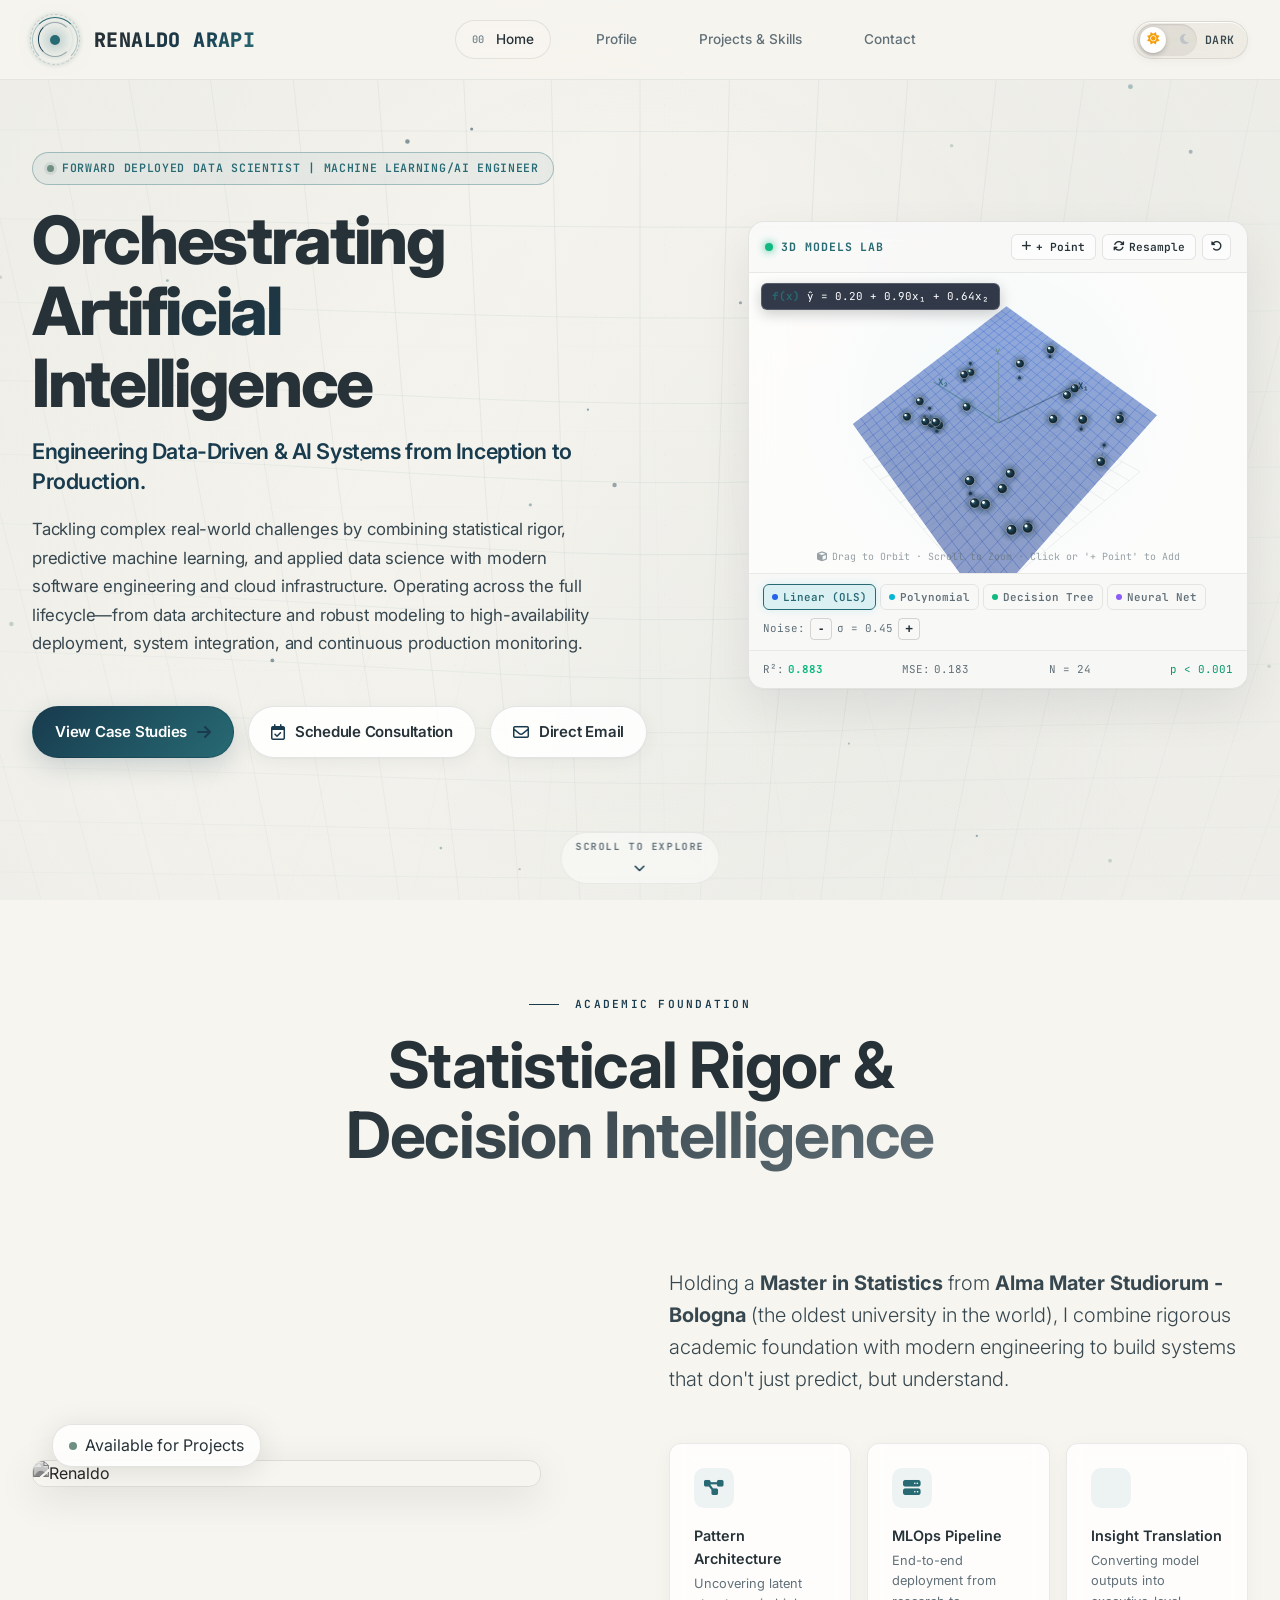
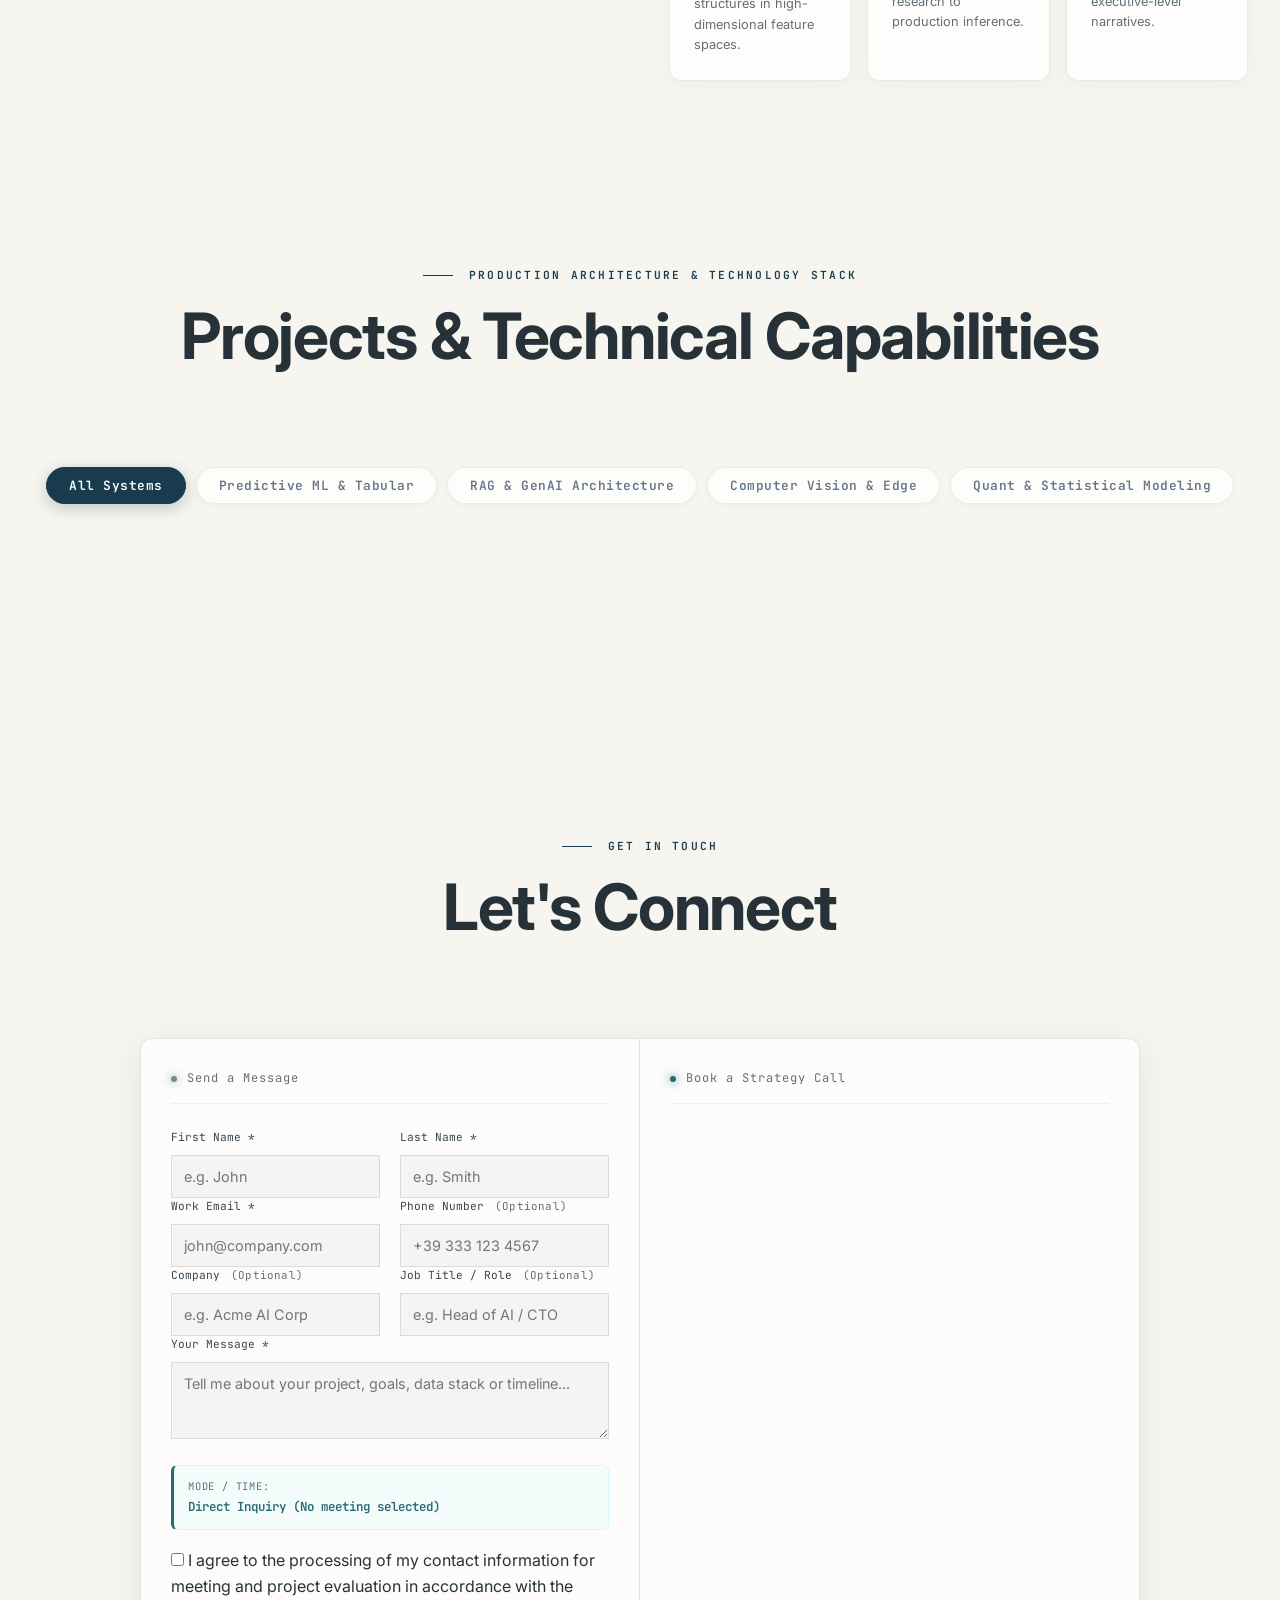
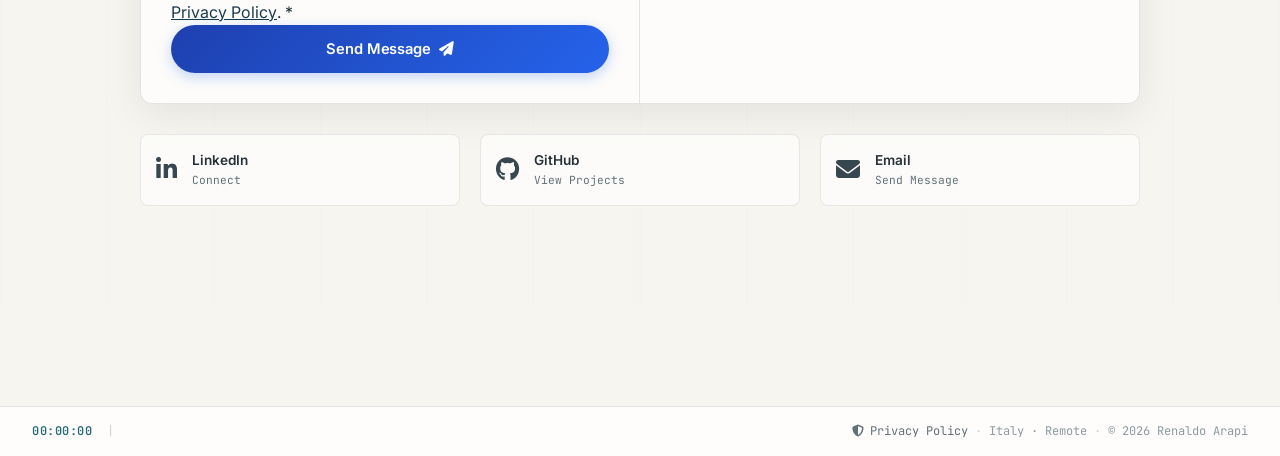
==== commit b8b3297f: "feat(hero): introduce 3-tier hierarchy with subtitle and dedicated machine learning / data science n" ====
--- a/index.html
+++ b/index.html
@@ -154,9 +154,13 @@
                             <span class="title-line">Intelligence</span>
                         </h1>
                         
+                        <p class="hero-subtitle">
+                            Engineering Data-Driven &amp; AI Systems from Inception to Production.
+                        </p>
+                        
                         <div class="hero-narrative-copy">
                             <p class="hero-lead">
-                                Engineering AI and data-driven solutions for complex real-world problems, combining statistical rigor, machine learning, and data science with modern software engineering and cloud systems. Working across the full lifecycle from data and modeling to deployment, integration, and continuous iteration in production environments.
+                                Tackling complex real-world challenges by combining statistical rigor, predictive machine learning, and applied data science with modern software engineering and cloud infrastructure. Operating across the full lifecycle—from data architecture and robust modeling to high-availability deployment, system integration, and continuous production monitoring.
                             </p>
                         </div>
                         
--- a/css/style.css
+++ b/css/style.css
@@ -1457,16 +1457,33 @@
     to { opacity: 1; transform: translateY(0); }
 }
 
+/* Hero Subtitle — Intermediate Strategic Tagline */
+.hero-subtitle {
+    font-family: var(--font-primary);
+    font-size: clamp(1.15rem, 2.2vw, 1.35rem);
+    font-weight: 600;
+    line-height: 1.4;
+    color: var(--c-primary);
+    letter-spacing: -0.02em;
+    margin-top: -0.25rem;
+    margin-bottom: 1.15rem;
+    max-width: 600px;
+}
+
+[data-theme="dark"] .hero-subtitle {
+    color: var(--c-accent);
+}
+
 /* Hero Narrative Copy */
 .hero-narrative-copy {
     margin-bottom: 1.75rem;
-    max-width: 560px;
+    max-width: 580px;
 }
 
 .hero-lead {
-    font-size: 1.12rem;
+    font-size: 1.05rem;
     color: var(--c-text-2);
-    line-height: 1.65;
+    line-height: 1.7;
     font-weight: 400;
     letter-spacing: -0.01em;
 }
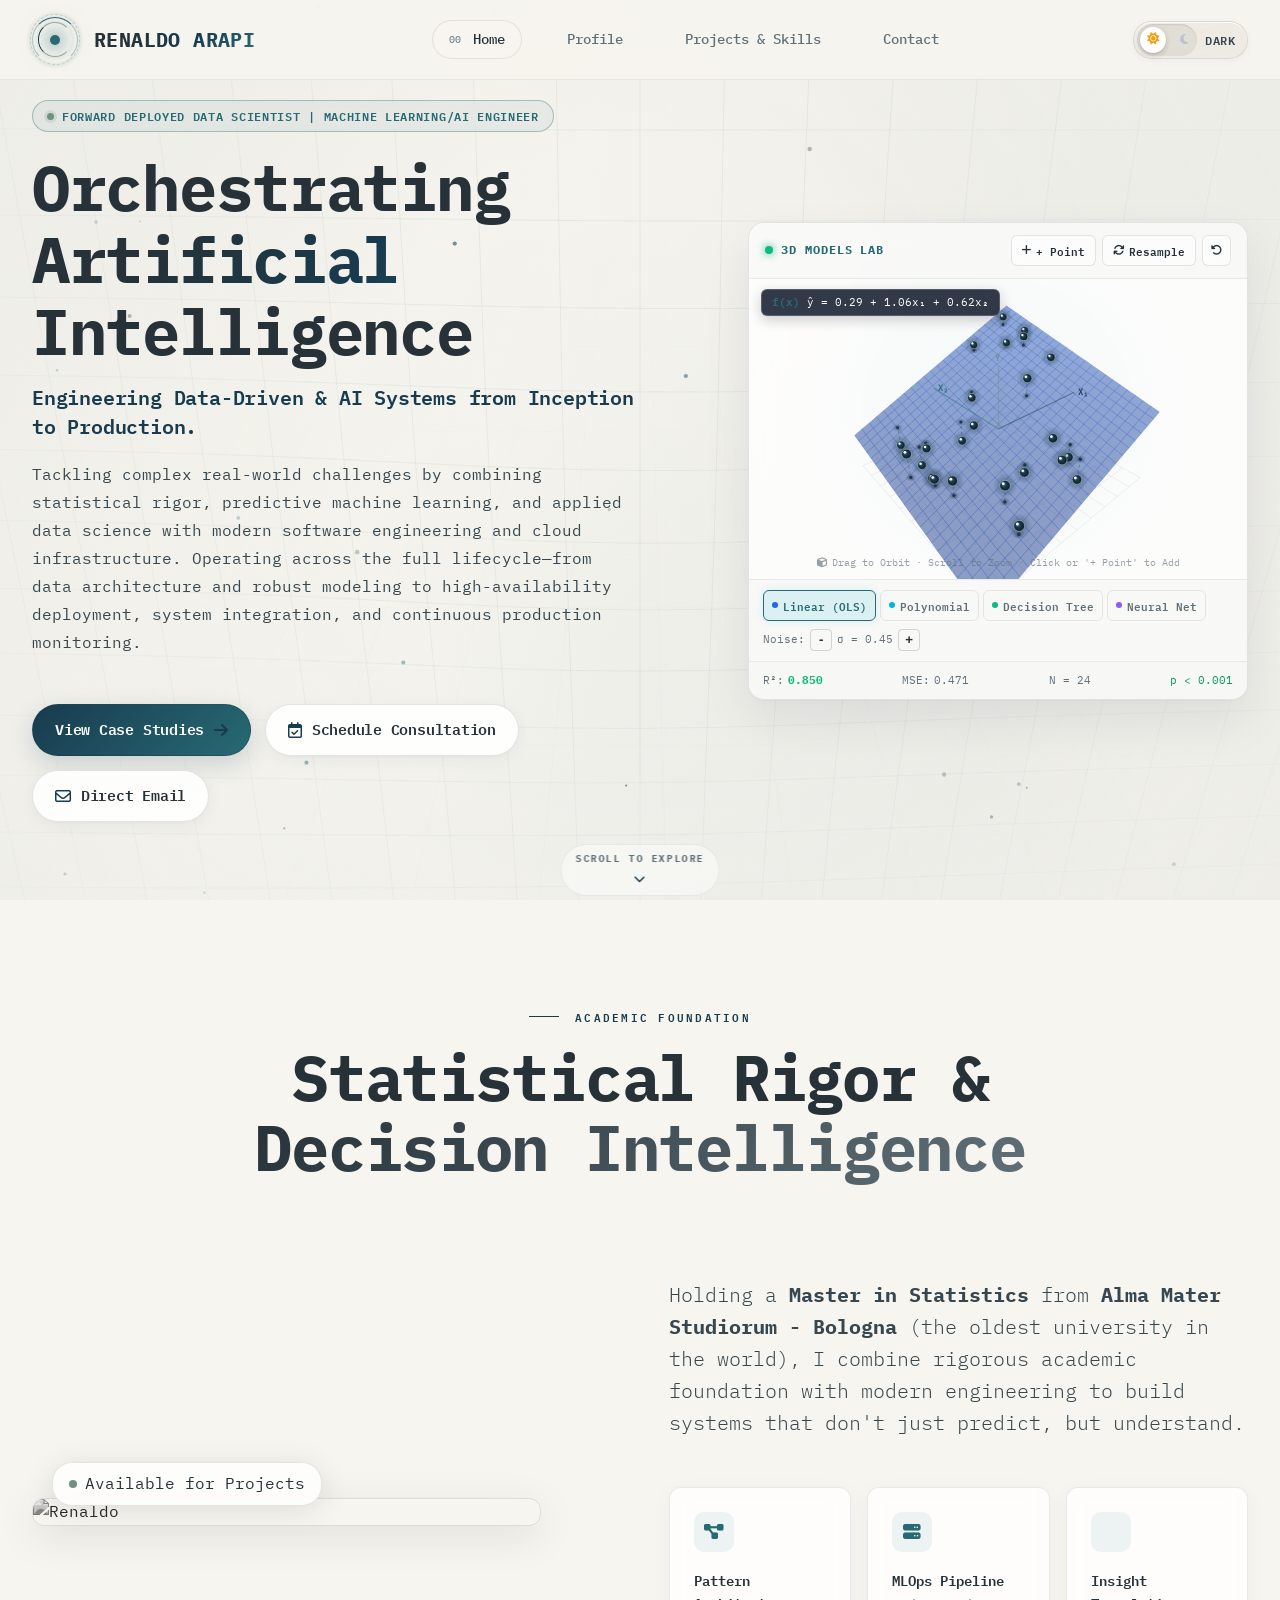
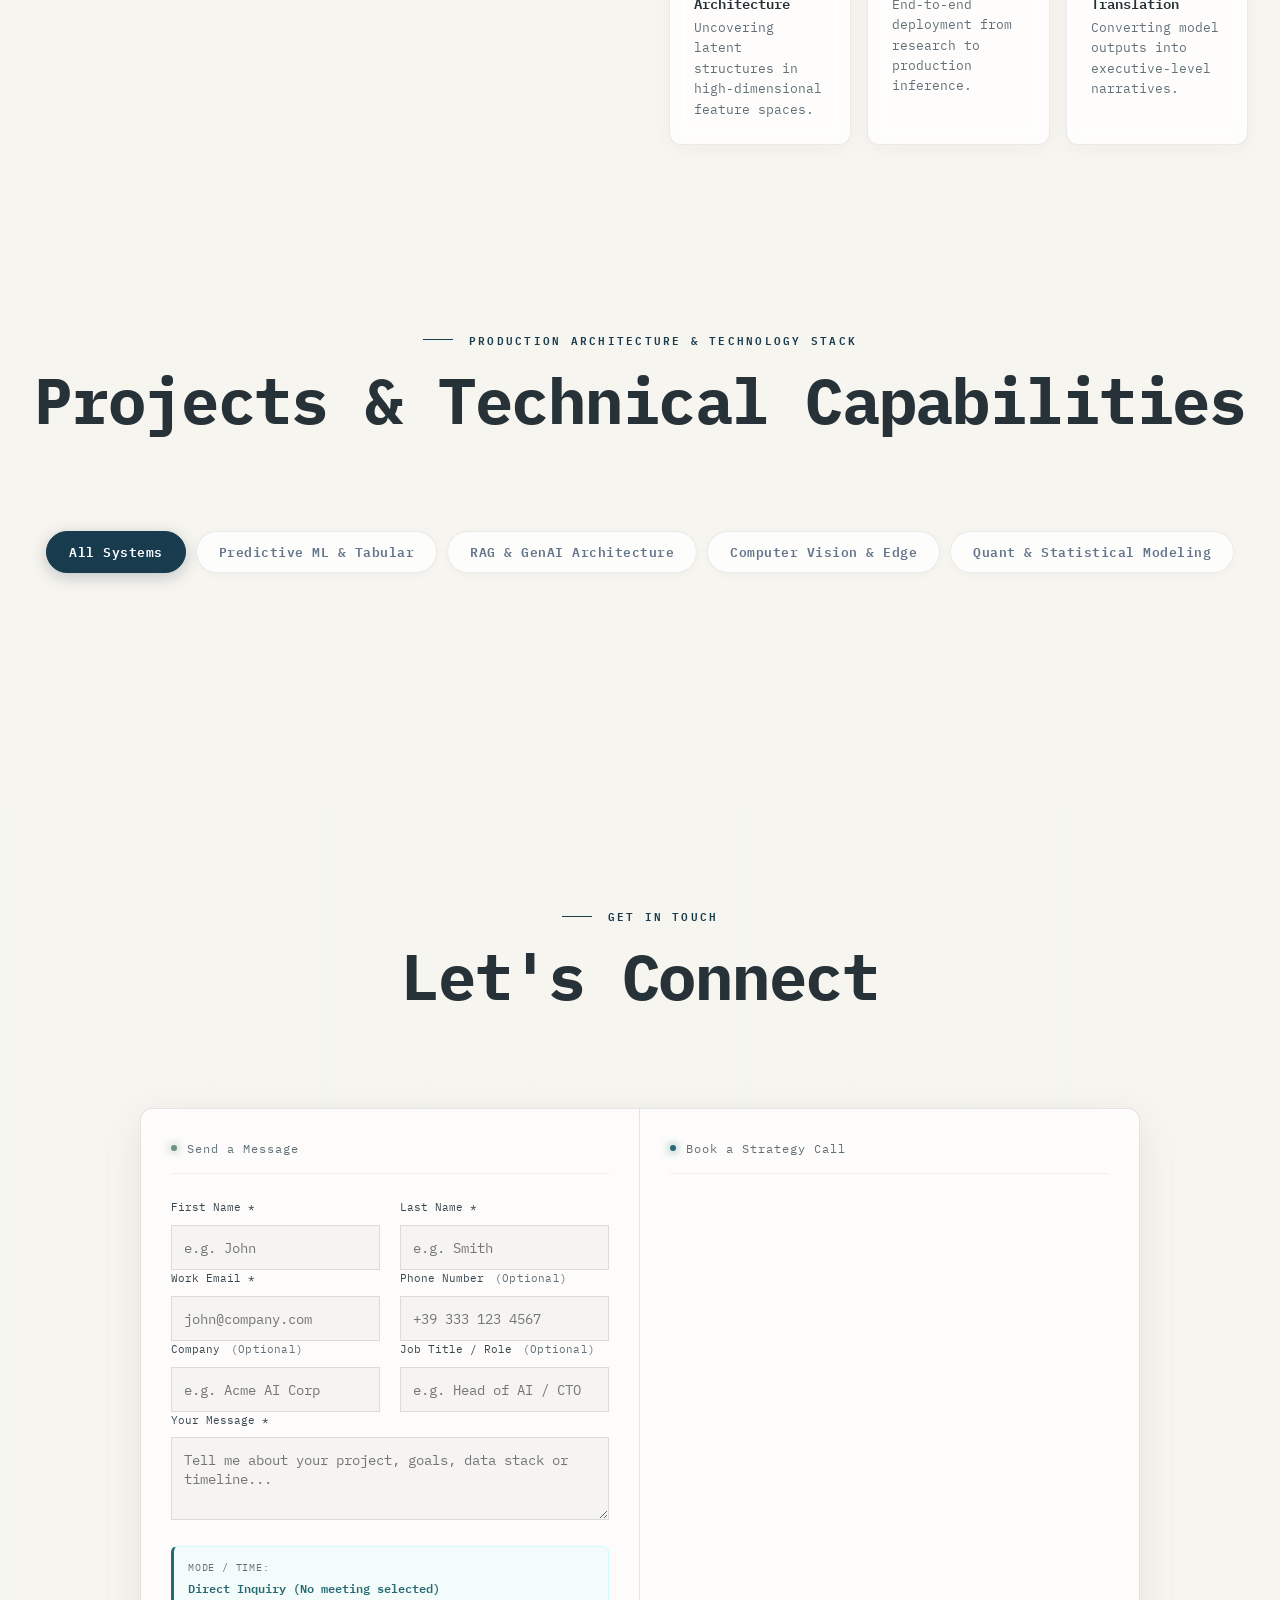
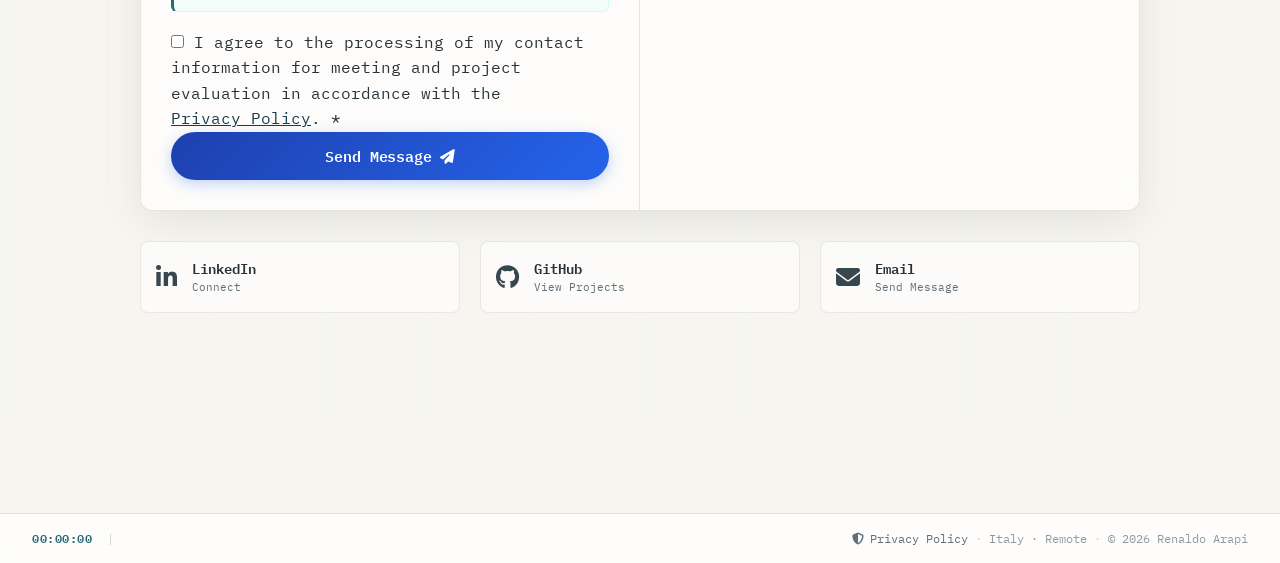
==== commit 1c7e8a97: "style(typography): adopt IBM Plex Mono globally for classic computer terminal aesthetic" ====
--- a/index.html
+++ b/index.html
@@ -11,8 +11,7 @@
     <!-- Preload Critical Assets -->
     <link rel="preconnect" href="https://fonts.googleapis.com">
     <link rel="preconnect" href="https://fonts.gstatic.com" crossorigin>
-    <link href="https://fonts.googleapis.com/css2?family=Inter:wght@300;400;500;600;700;800;900&family=JetBrains+Mono:wght@400;500;600;700&display=swap" rel="stylesheet">
-    <link href="https://fonts.cdnfonts.com/css/code-saver" rel="stylesheet">
+    <link href="https://fonts.googleapis.com/css2?family=IBM+Plex+Mono:ital,wght@0,300;0,400;0,500;0,600;0,700;1,400&family=JetBrains+Mono:wght@400;500;600;700&family=Inter:wght@400;600&display=swap" rel="stylesheet">
     <link rel="stylesheet" href="https://cdnjs.cloudflare.com/ajax/libs/font-awesome/6.4.0/css/all.min.css">
     
     <!-- Styles -->
--- a/css/style.css
+++ b/css/style.css
@@ -32,9 +32,9 @@
     --c-text-muted: #617078; /* Muted Graphite */
     --c-text-dim: #8C9BA1; /* Dim Graphite */
     
-    /* Typography */
-    --font-primary: 'Inter', -apple-system, BlinkMacSystemFont, 'Segoe UI', Roboto, sans-serif;
-    --font-mono: 'JetBrains Mono', 'Code Saver', monospace;
+    /* Typography - Classic Computer Terminal / IBM Plex Mono Heritage */
+    --font-primary: 'IBM Plex Mono', 'JetBrains Mono', 'Courier New', Courier, monospace;
+    --font-mono: 'IBM Plex Mono', 'JetBrains Mono', monospace;
     
     /* Spacing Scale */
     --space-xs: 0.25rem;
@@ -1419,10 +1419,10 @@
 
 /* Hero Title - Refined Executive Scale */
 .hero-title {
-    font-size: clamp(2.8rem, 5.2vw, 4.2rem);
-    font-weight: 800;
-    line-height: 1.08;
-    letter-spacing: -0.035em;
+    font-size: clamp(2.6rem, 5vw, 4rem);
+    font-weight: 700;
+    line-height: 1.12;
+    letter-spacing: -0.02em;
     margin-bottom: 1.25rem;
     color: var(--c-text);
 }
@@ -1460,14 +1460,14 @@
 /* Hero Subtitle — Intermediate Strategic Tagline */
 .hero-subtitle {
     font-family: var(--font-primary);
-    font-size: clamp(1.15rem, 2.2vw, 1.35rem);
+    font-size: clamp(1.1rem, 2vw, 1.25rem);
     font-weight: 600;
-    line-height: 1.4;
+    line-height: 1.45;
     color: var(--c-primary);
-    letter-spacing: -0.02em;
+    letter-spacing: -0.01em;
     margin-top: -0.25rem;
     margin-bottom: 1.15rem;
-    max-width: 600px;
+    max-width: 620px;
 }
 
 [data-theme="dark"] .hero-subtitle {
@@ -1477,15 +1477,15 @@
 /* Hero Narrative Copy */
 .hero-narrative-copy {
     margin-bottom: 1.75rem;
-    max-width: 580px;
+    max-width: 600px;
 }
 
 .hero-lead {
-    font-size: 1.05rem;
+    font-size: 1.0rem;
     color: var(--c-text-2);
-    line-height: 1.7;
+    line-height: 1.75;
     font-weight: 400;
-    letter-spacing: -0.01em;
+    letter-spacing: 0;
 }
 
 .hero-lead strong {
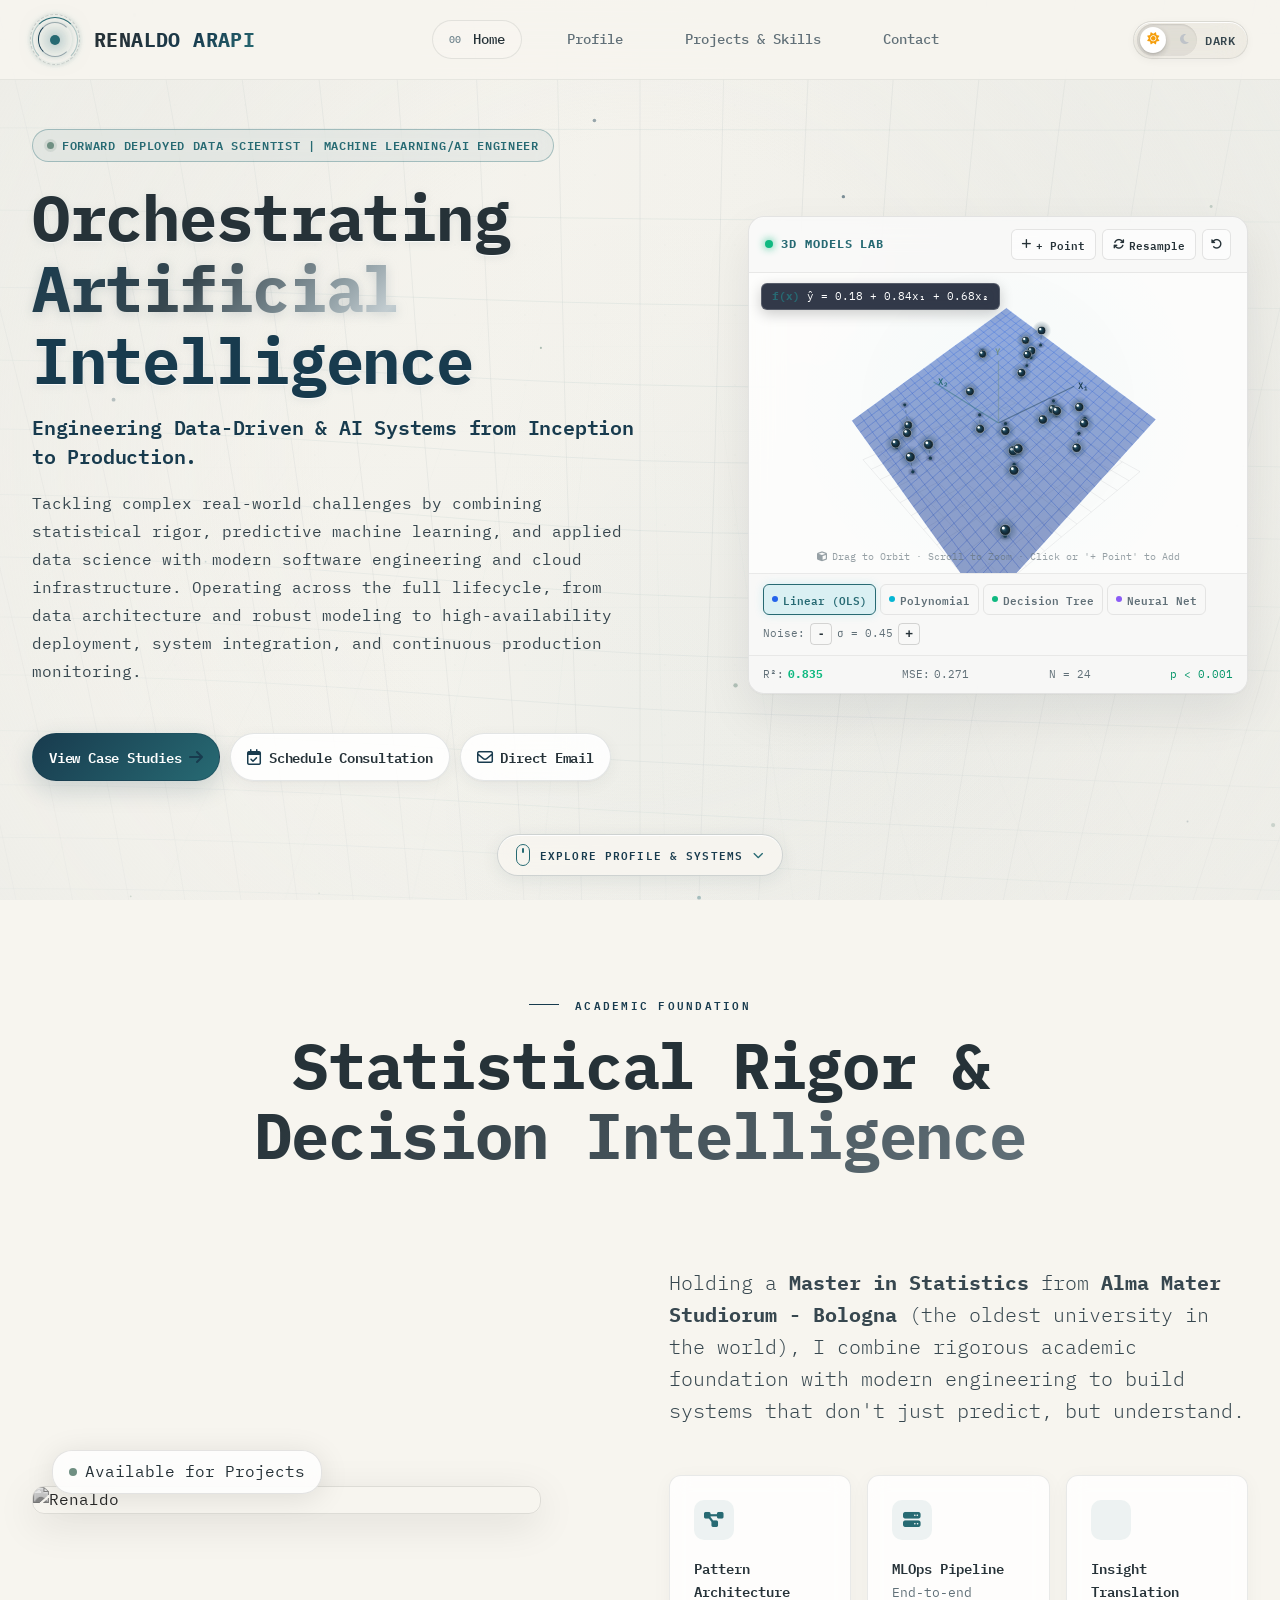
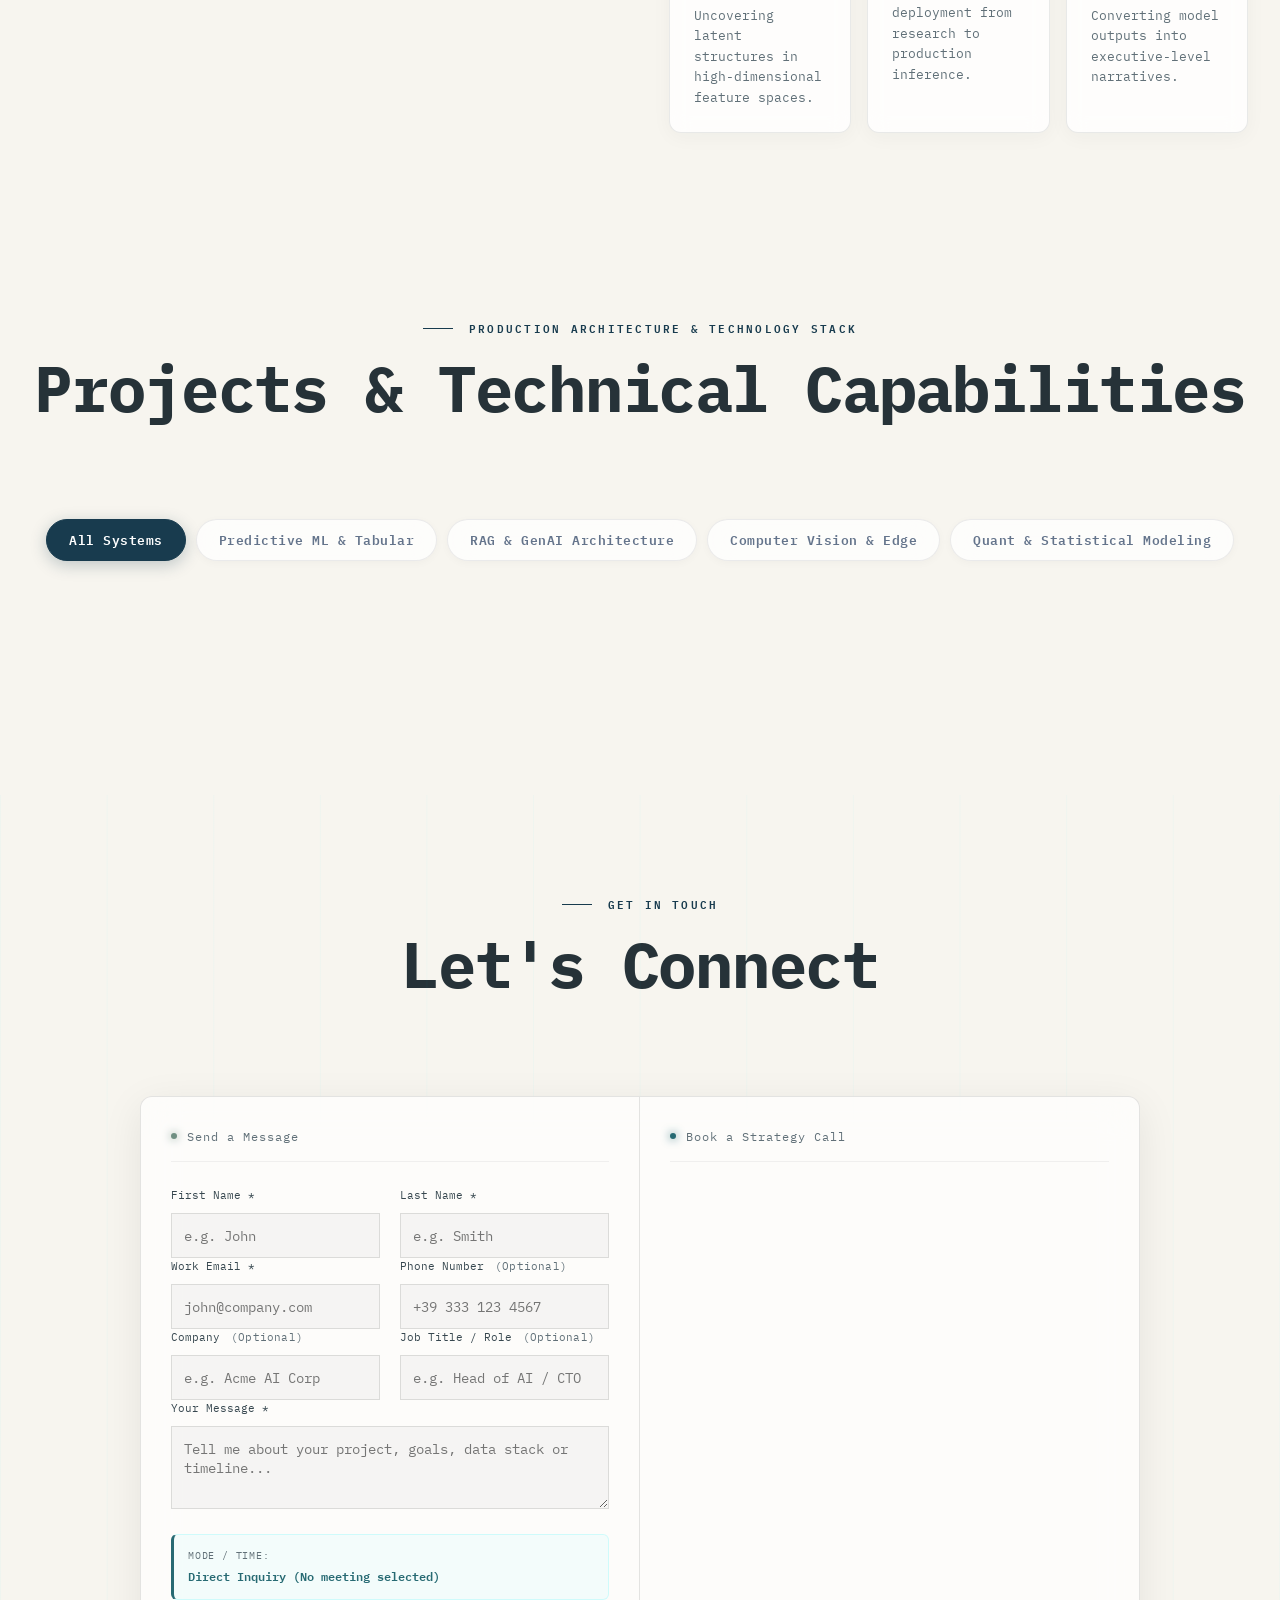
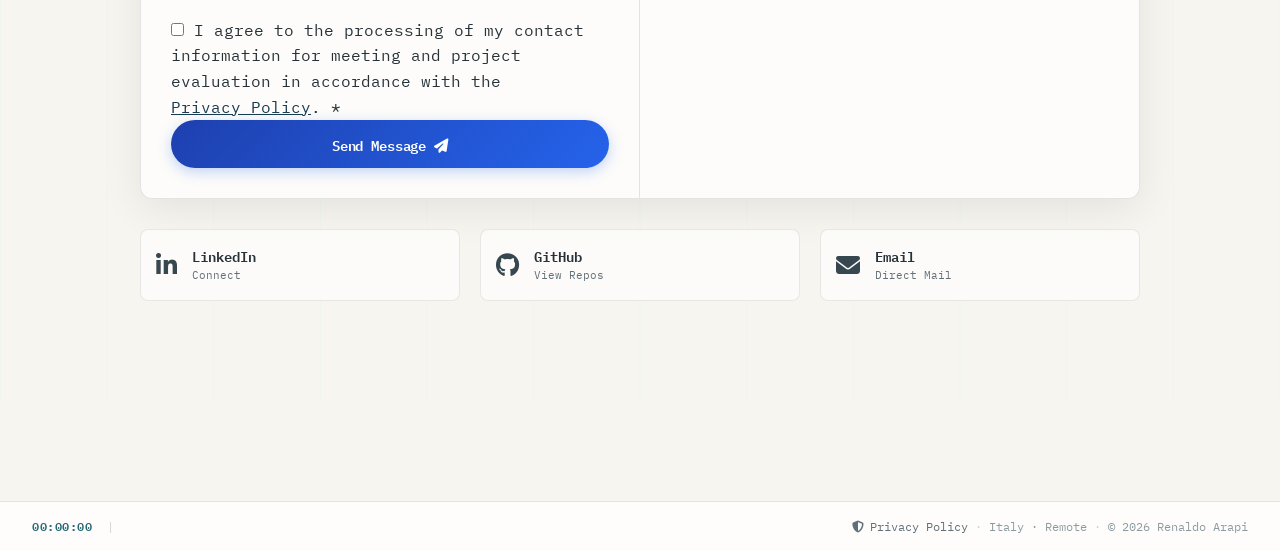
==== commit 145f9085: "Update: clean code and design" ====
--- a/index.html
+++ b/index.html
@@ -3,10 +3,10 @@
 <head>
     <meta charset="UTF-8">
     <meta name="viewport" content="width=device-width, initial-scale=1.0">
-    <meta name="description" content="Renaldo - Principal Data Scientist & ML Architect. Building intelligent systems that transform raw data into strategic decisions.">
-    <meta name="theme-color" content="#ffffff">
+    <meta name="description" content="Renaldo Arapi - Forward Deployed Data Scientist &amp; Machine Learning / AI Engineer. Engineering data-driven and AI systems from inception to production.">
+    <meta name="theme-color" content="#F7F5EF">
     
-    <title>Renaldo | Data Scientist & ML Architect</title>
+    <title>Renaldo Arapi | Forward Deployed Data Scientist &amp; AI Engineer</title>
     
     <!-- Preload Critical Assets -->
     <link rel="preconnect" href="https://fonts.googleapis.com">
@@ -21,9 +21,13 @@
     {
         "@context": "https://schema.org",
         "@type": "Person",
-        "name": "Renaldo",
-        "jobTitle": "Data Scientist & ML Architect",
-        "url": "https://renaldo.ai"
+        "name": "Renaldo Arapi",
+        "jobTitle": "Forward Deployed Data Scientist & AI Engineer",
+        "url": "https://renaldo.ai",
+        "sameAs": [
+            "https://linkedin.com/in/renaldo-arapi",
+            "https://github.com/Orey97"
+        ]
     }
     </script>
     <script>
@@ -40,9 +44,9 @@
     <div class="atmosphere-system" aria-hidden="true">
         <div class="atmo-gradient"></div>
         <div class="atmo-grid"></div>
-        <div class="atmo-stars"></div> <!-- Replaced Noise with Stars container if needed, or keep noise and add canvas -->
+        <div class="atmo-stars"></div>
         <canvas id="neural-field"></canvas>
-        <div class="atmo-overlay"></div> <!-- For Vignette/Noise -->
+        <div class="atmo-overlay"></div>
     </div>
 
     <!-- === CURSOR FOLLOWER === -->
@@ -106,7 +110,7 @@
             <div class="drawer-header">
                 <div class="drawer-brand">
                     <span class="drawer-brand-name">RENALDO ARAPI</span>
-                    <span class="drawer-brand-sub">Data Scientist &amp; ML Architect</span>
+                    <span class="drawer-brand-sub">Forward Deployed Data Scientist &amp; AI Engineer</span>
                 </div>
                 <button type="button" class="drawer-close-btn" id="drawer-close-btn" aria-label="Close Navigation Menu">
                     <i class="fa-solid fa-xmark"></i>
@@ -159,7 +163,7 @@
                         
                         <div class="hero-narrative-copy">
                             <p class="hero-lead">
-                                Tackling complex real-world challenges by combining statistical rigor, predictive machine learning, and applied data science with modern software engineering and cloud infrastructure. Operating across the full lifecycle—from data architecture and robust modeling to high-availability deployment, system integration, and continuous production monitoring.
+                                Tackling complex real-world challenges by combining statistical rigor, predictive machine learning, and applied data science with modern software engineering and cloud infrastructure. Operating across the full lifecycle, from data architecture and robust modeling to high-availability deployment, system integration, and continuous production monitoring.
                             </p>
                         </div>
                         
@@ -278,9 +282,12 @@
                 </div>
             </div>
             
-            <!-- Interactive Centered Scroll Action Cue -->
-            <a href="#about" class="hero-scroll-cue" id="hero-scroll-cue" aria-label="Scroll to explore Profile and Academic Foundation">
-                <span class="scroll-cue-label">Scroll to Explore</span>
+            <!-- Interactive Centered Scroll Action Button -->
+            <a href="#about" class="hero-scroll-cue" id="hero-scroll-cue" aria-label="Explore Profile and Technical Systems">
+                <span class="scroll-cue-mouse" aria-hidden="true">
+                    <span class="scroll-cue-wheel"></span>
+                </span>
+                <span class="scroll-cue-label">Explore Profile &amp; Systems</span>
                 <span class="scroll-cue-arrow" aria-hidden="true">
                     <i class="fa-solid fa-chevron-down"></i>
                 </span>
@@ -377,13 +384,7 @@
             </div>
         </section>
 
-        <!-- CONTACT / INTERFACE -->
-        <!-- === SECTION 5: INTERFACE (Terminal) === -->
-        <!-- === SECTION 5: INTERFACE (Neural Research Lab V16.0) === -->
-        <!-- === SECTION 5: INTERFACE (Neural Foundry IDE V20.0) === -->
-
-
-        <!-- === SECTION 6: CONTACT === -->
+        <!-- === SECTION 4: CONTACT & SCHEDULER === -->
         <section class="section executive-scheduler-section" id="contact">
             <div class="scheduler-grid-guide">
                 <!-- 12-col grid lines injected via CSS -->
@@ -482,25 +483,25 @@
 
                     <!-- Access Dock -->
                     <div class="access-dock">
-                        <a href="https://linkedin.com/in/renaldo" target="_blank" class="dock-item" data-port="LINKEDIN">
+                        <a href="https://linkedin.com/in/renaldo-arapi" target="_blank" rel="noopener noreferrer" class="dock-item" data-port="LINKEDIN">
                             <div class="dock-icon"><i class="fa-brands fa-linkedin-in"></i></div>
                             <div class="dock-meta">
                                 <span class="dock-label">LinkedIn</span>
                                 <span class="dock-status">Connect</span>
                             </div>
                         </a>
-                        <a href="https://github.com/renaldo" target="_blank" class="dock-item" data-port="GITHUB">
+                        <a href="https://github.com/Orey97" target="_blank" rel="noopener noreferrer" class="dock-item" data-port="GITHUB">
                             <div class="dock-icon"><i class="fa-brands fa-github"></i></div>
                             <div class="dock-meta">
                                 <span class="dock-label">GitHub</span>
-                                <span class="dock-status">View Projects</span>
+                                <span class="dock-status">View Repos</span>
                             </div>
                         </a>
-                        <a href="mailto:renaldo@example.com" class="dock-item" data-port="EMAIL">
+                        <a href="mailto:renaldo.arapi@live.it" class="dock-item" data-port="EMAIL">
                             <div class="dock-icon"><i class="fa-solid fa-envelope"></i></div>
                             <div class="dock-meta">
                                 <span class="dock-label">Email</span>
-                                <span class="dock-status">Send Message</span>
+                                <span class="dock-status">Direct Mail</span>
                             </div>
                         </a>
                     </div>
@@ -598,7 +599,7 @@
                 
                 <div class="privacy-section">
                     <h4>1. Data Controller</h4>
-                    <p>The Data Controller is <strong>Renaldo Arapi</strong>, Independent Applied Data Scientist & Machine Learning Architect based in <strong>Italy</strong> (operating fully remote worldwide). For any privacy inquiries, data subject requests, or project questions, contact directly: <a href="mailto:renaldo.arapi@live.it">renaldo.arapi@live.it</a>.</p>
+                    <p>The Data Controller is <strong>Renaldo Arapi</strong>, Independent Forward Deployed Data Scientist &amp; AI Engineer based in <strong>Italy</strong> (operating fully remote worldwide). For any privacy inquiries, data subject requests, or project questions, contact directly: <a href="mailto:renaldo.arapi@live.it">renaldo.arapi@live.it</a>.</p>
                 </div>
 
                 <div class="privacy-section">
@@ -649,7 +650,7 @@
 
     <script src="js/kinetic-stream.js"></script>
     <script src="js/contact-system.js"></script>
-    <script src="js/regression-surface.js?v=2"></script>
+    <script src="js/regression-surface.js"></script>
     <script src="js/main.js"></script>
 </body>
 </html>
--- a/css/style.css
+++ b/css/style.css
@@ -1026,7 +1026,7 @@
     display: flex;
     flex-direction: column;
     justify-content: center;
-    max-width: 620px;
+    max-width: 680px;
 }
 
 .hero-visual {
@@ -1417,7 +1417,7 @@
     color: #6FA5AA;
 }
 
-/* Hero Title - Refined Executive Scale */
+/* Hero Title - Refined Executive Scale with Silver / Titanium Metallics */
 .hero-title {
     font-size: clamp(2.6rem, 5vw, 4rem);
     font-weight: 700;
@@ -1434,23 +1434,44 @@
     animation: revealUp 0.85s var(--ease-out-expo) forwards;
 }
 
-.hero-title .title-line:nth-child(1) { animation-delay: 0.08s; }
-.hero-title .title-line:nth-child(2) { animation-delay: 0.18s; }
-.hero-title .title-line:nth-child(3) { animation-delay: 0.28s; }
-
-/* Subtle editorial typographic gradient */
+.hero-title .title-line:nth-child(1) { 
+    animation-delay: 0.08s; 
+    color: var(--c-text);
+    text-shadow: 0 1px 1px rgba(255, 255, 255, 0.8), 0 2px 8px rgba(140, 155, 161, 0.18);
+}
+
+.hero-title .title-line:nth-child(3) { 
+    animation-delay: 0.28s; 
+    color: var(--c-primary);
+    text-shadow: 0 1px 1px rgba(255, 255, 255, 0.8), 0 2px 8px rgba(140, 155, 161, 0.15);
+}
+
+/* Metallic Duotone: Deep Navy / Petrol fused with Pure Silver & Brushed Chrome */
 .hero-title .gradient-text {
-    background: linear-gradient(135deg, #263238 20%, #183B4E 55%, #276A73 100%);
+    animation-delay: 0.18s;
+    background: linear-gradient(135deg, #183B4E 0%, #37474F 25%, #8C9BA1 45%, #C2CCD0 55%, #276A73 85%, #183B4E 100%);
     -webkit-background-clip: text;
     background-clip: text;
     -webkit-text-fill-color: transparent;
+    filter: drop-shadow(0 2px 6px rgba(140, 155, 161, 0.35));
+}
+
+[data-theme="dark"] .hero-title .title-line:nth-child(1) {
+    color: #F1F3F1;
+    text-shadow: 0 0 16px rgba(194, 204, 208, 0.15);
+}
+
+[data-theme="dark"] .hero-title .title-line:nth-child(3) {
+    color: #CFD8DC;
+    text-shadow: 0 0 16px rgba(111, 165, 170, 0.15);
 }
 
 [data-theme="dark"] .hero-title .gradient-text {
-    background: linear-gradient(135deg, #F1F3F1 20%, #A9C1C4 55%, #6FA5AA 100%);
+    background: linear-gradient(135deg, #FFFFFF 0%, #CFD8DC 30%, #8FA6AC 55%, #6FA5AA 85%, #B4C7C9 100%);
     -webkit-background-clip: text;
     background-clip: text;
     -webkit-text-fill-color: transparent;
+    filter: drop-shadow(0 0 14px rgba(207, 216, 220, 0.28));
 }
 
 @keyframes revealUp {
@@ -1501,13 +1522,14 @@
     color: #f8fafc;
 }
 
-/* Hero Actions - Unified Futuristic Action Triad */
+/* Hero Actions - Unified Action Triad on a Single Continuous Row */
 .hero-actions {
     display: flex;
     align-items: center;
-    gap: 14px;
-    flex-wrap: wrap;
+    gap: 10px;
+    flex-wrap: nowrap;
     margin-top: 1.25rem;
+    width: 100%;
 }
 
 /* Base Button Specification (Global fallback for drawer) */
@@ -1518,9 +1540,9 @@
     justify-content: center;
     gap: 8px;
     height: 48px;
-    padding: 0 24px;
+    padding: 0 20px;
     font-family: var(--font-primary);
-    font-size: 0.92rem;
+    font-size: 0.90rem;
     font-weight: 600;
     letter-spacing: -0.01em;
     text-decoration: none;
@@ -1560,11 +1582,11 @@
     display: inline-flex;
     align-items: center;
     justify-content: center;
-    gap: 10px;
-    height: 52px;
-    padding: 0 22px;
+    gap: 8px;
+    height: 48px;
+    padding: 0 16px;
     font-family: var(--font-primary);
-    font-size: 0.94rem;
+    font-size: 0.88rem;
     font-weight: 600;
     letter-spacing: -0.015em;
     text-decoration: none;
@@ -1574,6 +1596,7 @@
     overflow: hidden;
     user-select: none;
     box-sizing: border-box;
+    flex-shrink: 0;
     
     background: rgba(255, 255, 255, 0.88);
     color: var(--c-text) !important;
@@ -1737,90 +1760,153 @@
     }
 }
 
-/* === HERO SCROLL CUE (Scroll to Continue / Explore) === */
+/* === HERO SCROLL CUE (Interactive Centered Action Button) === */
 .hero-scroll-cue {
     position: absolute;
-    bottom: 16px;
+    bottom: 24px;
     left: 50%;
     transform: translateX(-50%);
     z-index: 25;
     display: inline-flex;
-    flex-direction: column;
-    align-items: center;
-    gap: 4px;
+    flex-direction: row;
+    align-items: center;
+    justify-content: center;
+    gap: 10px;
     text-decoration: none;
     cursor: pointer;
-    padding: 6px 14px;
-    border-radius: 99px;
-    background: rgba(255, 255, 255, 0.45);
-    border: 1px solid rgba(15, 23, 42, 0.06);
-    backdrop-filter: blur(8px);
-    -webkit-backdrop-filter: blur(8px);
+    padding: 9px 18px;
+    border-radius: 999px;
+    background: rgba(247, 245, 239, 0.88);
+    border: 1px solid rgba(24, 59, 78, 0.18);
+    box-shadow: 0 4px 18px rgba(24, 59, 78, 0.08), inset 0 1px 0 rgba(255, 255, 255, 0.9);
+    backdrop-filter: blur(12px);
+    -webkit-backdrop-filter: blur(12px);
     transition: opacity 0.35s cubic-bezier(0.16, 1, 0.3, 1),
-                transform 0.35s cubic-bezier(0.16, 1, 0.3, 1),
-                background-color 0.2s ease,
-                border-color 0.2s ease,
-                box-shadow 0.2s ease;
+                transform 0.3s cubic-bezier(0.16, 1, 0.3, 1),
+                background-color 0.25s ease,
+                border-color 0.25s ease,
+                box-shadow 0.25s ease;
 }
 
 [data-theme="dark"] .hero-scroll-cue {
-    background: rgba(15, 23, 42, 0.45);
-    border-color: rgba(255, 255, 255, 0.08);
+    background: rgba(19, 39, 47, 0.85);
+    border-color: rgba(111, 165, 170, 0.28);
+    box-shadow: 0 6px 22px rgba(0, 0, 0, 0.4), inset 0 1px 0 rgba(255, 255, 255, 0.08);
 }
 
 .hero-scroll-cue:hover {
-    background: rgba(255, 255, 255, 0.9);
-    border-color: var(--c-primary);
-    box-shadow: 0 4px 16px rgba(37, 99, 235, 0.15);
-    transform: translateX(-50%) translateY(-2px);
+    background: rgba(255, 255, 255, 0.98);
+    border-color: var(--c-accent);
+    box-shadow: 0 8px 24px rgba(39, 106, 115, 0.2), 0 0 0 1px rgba(39, 106, 115, 0.15);
+    transform: translateX(-50%) translateY(-3px);
 }
 
 [data-theme="dark"] .hero-scroll-cue:hover {
-    background: rgba(30, 41, 59, 0.9);
-    border-color: #38bdf8;
-    box-shadow: 0 4px 16px rgba(56, 189, 248, 0.2);
-}
-
+    background: rgba(26, 52, 63, 0.95);
+    border-color: var(--c-accent);
+    box-shadow: 0 8px 26px rgba(0, 0, 0, 0.55), 0 0 16px rgba(111, 165, 170, 0.25);
+    transform: translateX(-50%) translateY(-3px);
+}
+
+.hero-scroll-cue:active {
+    transform: translateX(-50%) translateY(-1px) scale(0.98);
+}
+
+/* Mouse icon outline */
+.scroll-cue-mouse {
+    width: 14px;
+    height: 22px;
+    border: 1.5px solid var(--c-accent);
+    border-radius: 10px;
+    display: flex;
+    justify-content: center;
+    padding-top: 3px;
+    flex-shrink: 0;
+    box-sizing: border-box;
+    transition: border-color 0.2s ease;
+}
+
+/* Moving wheel */
+.scroll-cue-wheel {
+    width: 2px;
+    height: 5px;
+    background-color: var(--c-accent);
+    border-radius: 2px;
+    animation: mouseWheelScroll 1.8s cubic-bezier(0.65, 0, 0.35, 1) infinite;
+}
+
+/* Label text */
 .scroll-cue-label {
     font-family: var(--font-mono);
-    font-size: 0.62rem;
-    font-weight: 700;
-    letter-spacing: 0.16em;
+    font-size: 0.7rem;
+    font-weight: 600;
+    letter-spacing: 0.1em;
     text-transform: uppercase;
-    color: var(--c-text-muted);
+    color: var(--c-primary);
+    white-space: nowrap;
     transition: color 0.2s ease;
 }
 
+[data-theme="dark"] .scroll-cue-label {
+    color: #E2E8F0;
+}
+
 .hero-scroll-cue:hover .scroll-cue-label {
-    color: var(--c-primary);
-}
-
-[data-theme="dark"] .hero-scroll-cue:hover .scroll-cue-label {
-    color: #38bdf8;
-}
-
+    color: var(--c-accent);
+}
+
+/* Down arrow */
 .scroll-cue-arrow {
-    font-size: 0.72rem;
-    color: var(--c-primary);
-    animation: scrollBounce 1.8s cubic-bezier(0.45, 0.05, 0.55, 0.95) infinite;
-}
-
-[data-theme="dark"] .scroll-cue-arrow {
-    color: #38bdf8;
+    display: inline-flex;
+    align-items: center;
+    font-size: 0.68rem;
+    color: var(--c-accent);
+    animation: cueArrowBounce 1.8s ease-in-out infinite;
 }
 
 .hero-scroll-cue.hidden {
     opacity: 0;
     pointer-events: none;
-    transform: translateX(-50%) translateY(14px);
-}
-
-@keyframes scrollBounce {
+    transform: translateX(-50%) translateY(16px);
+}
+
+@keyframes mouseWheelScroll {
+    0% {
+        opacity: 0;
+        transform: translateY(0);
+    }
+    25% {
+        opacity: 1;
+        transform: translateY(0);
+    }
+    70% {
+        opacity: 1;
+        transform: translateY(6px);
+    }
+    100% {
+        opacity: 0;
+        transform: translateY(8px);
+    }
+}
+
+@keyframes cueArrowBounce {
     0%, 100% {
         transform: translateY(0);
     }
     50% {
-        transform: translateY(5px);
+        transform: translateY(3px);
+    }
+}
+
+@media (max-width: 640px) {
+    .hero-scroll-cue {
+        bottom: 14px;
+        padding: 7px 14px;
+        gap: 8px;
+    }
+    .scroll-cue-label {
+        font-size: 0.62rem;
+        letter-spacing: 0.08em;
     }
 }
 
@@ -2231,6 +2317,11 @@
 
 @media (max-width: 480px) {
     .hero-actions {
+        flex-direction: column;
+        width: 100%;
+        gap: 10px;
+    }
+    .hero-contact-subgroup {
         flex-direction: column;
         width: 100%;
         gap: 10px;
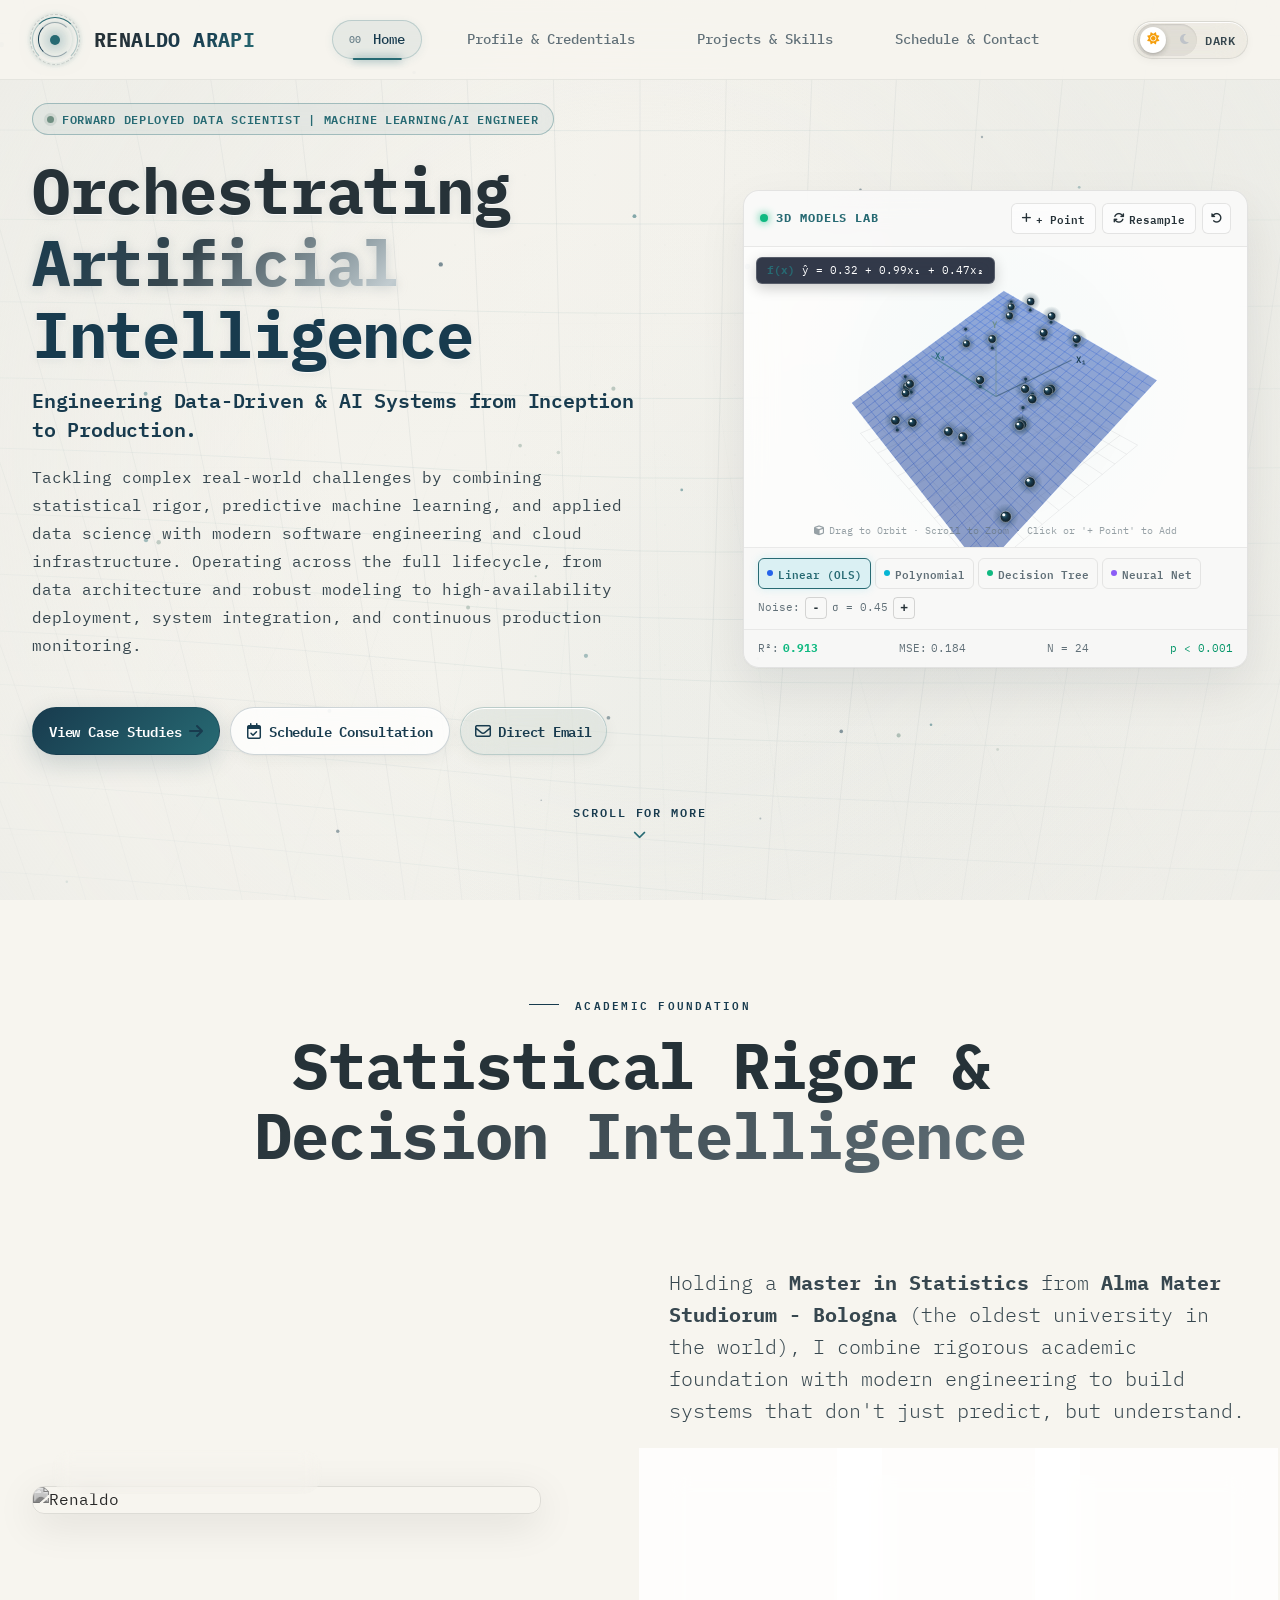
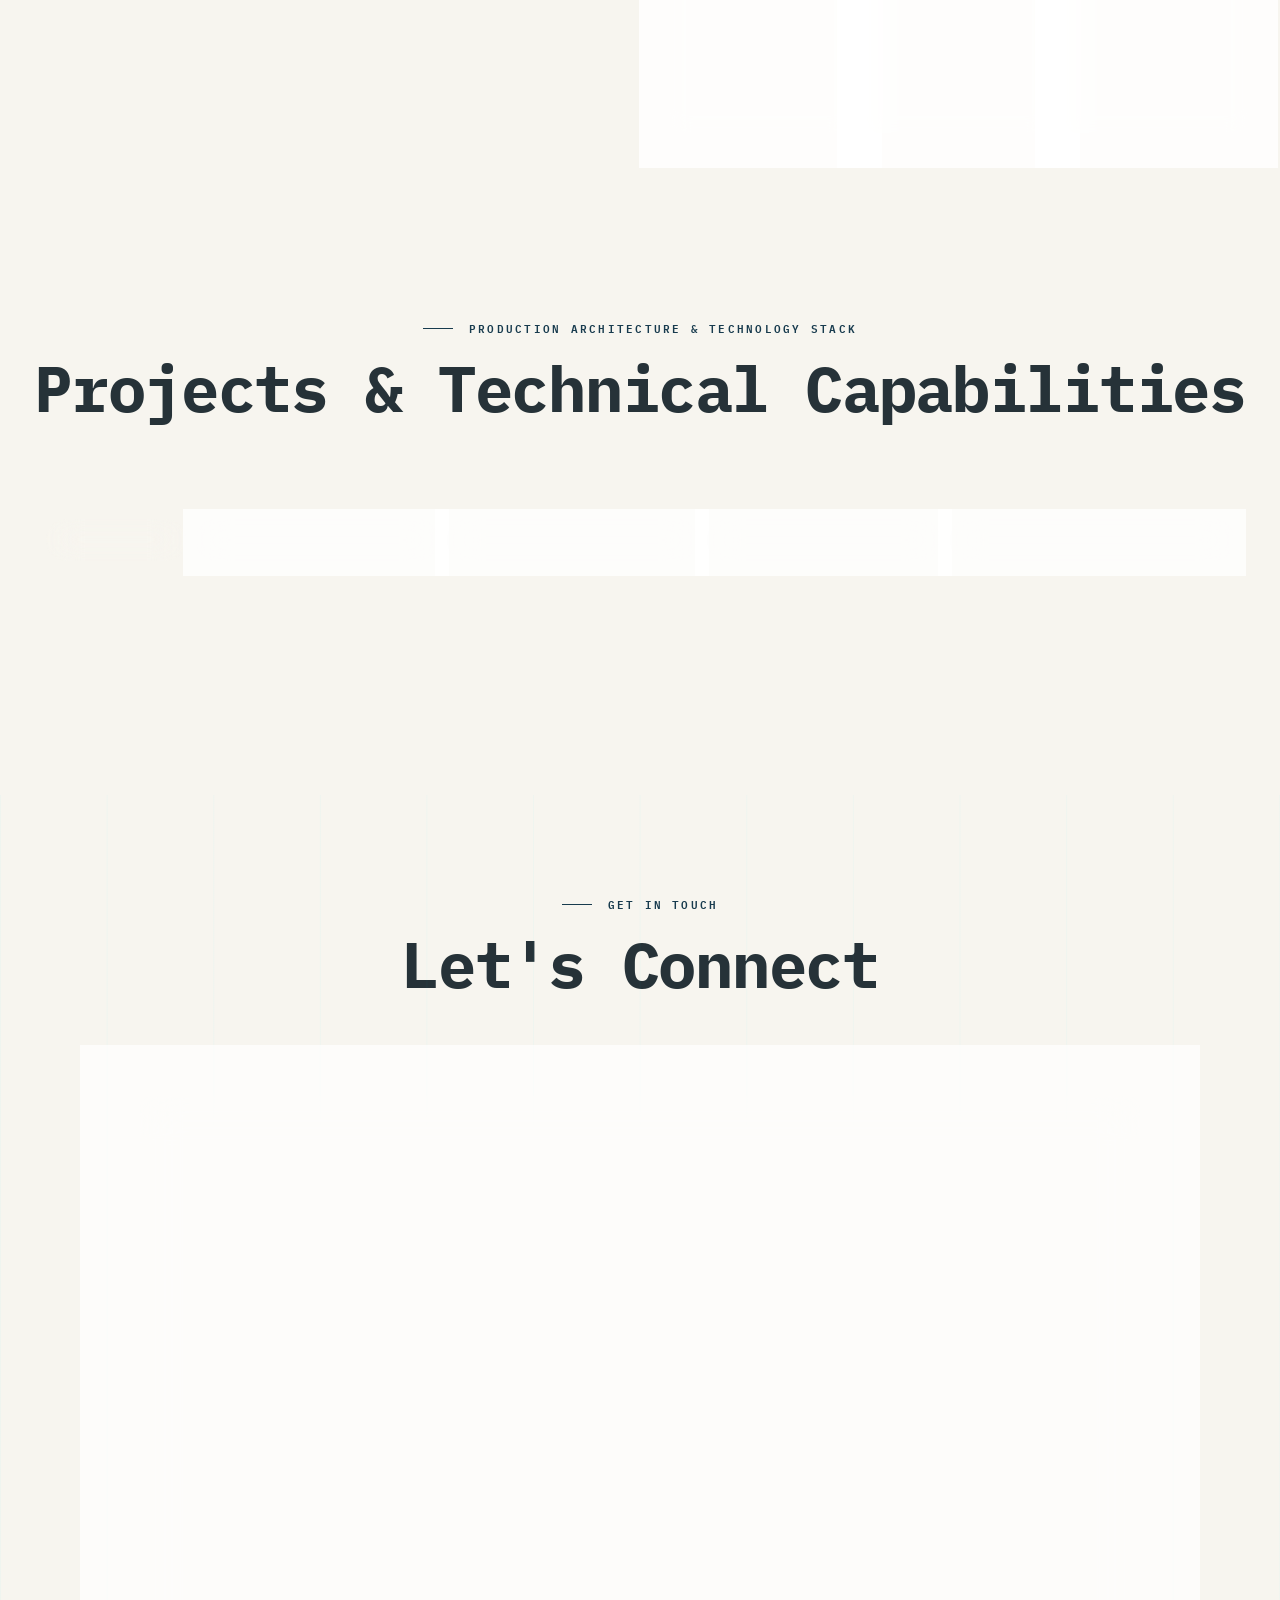
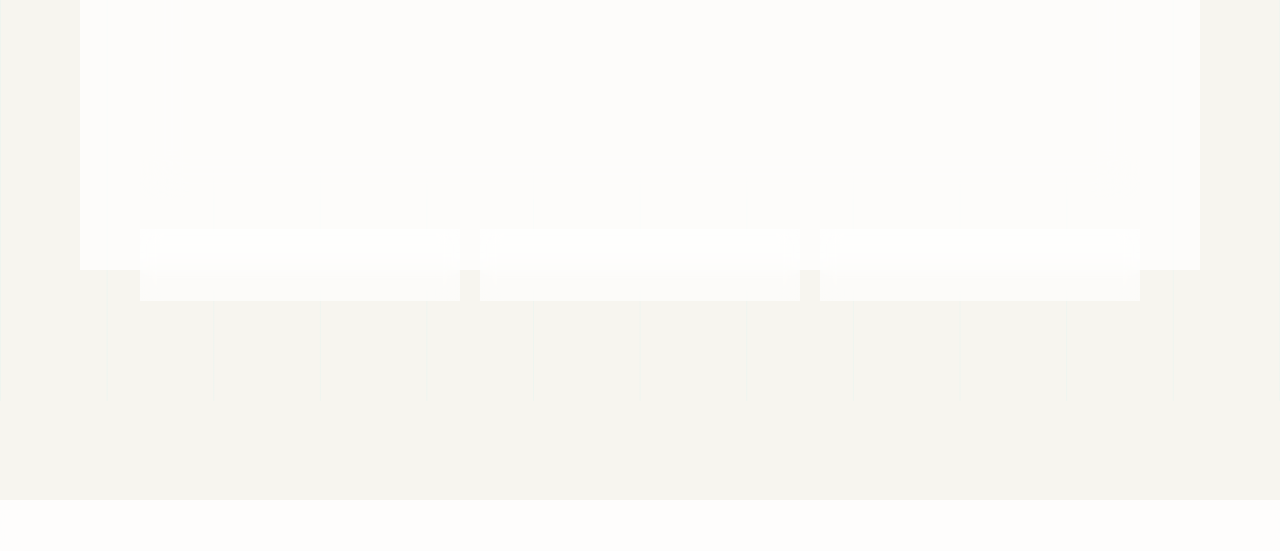
==== commit 9233fa45: "Update: Bar and Home done" ====
--- a/index.html
+++ b/index.html
@@ -72,10 +72,10 @@
             </a>
             
             <ul class="nav-menu">
-                <li><a href="#hero" class="nav-item active" data-idx="00">Home</a></li>
-                <li><a href="#about" class="nav-item" data-idx="01">Profile</a></li>
+                <li><a href="#hero" class="nav-item active" data-idx="00" aria-current="page">Home</a></li>
+                <li><a href="#about" class="nav-item" data-idx="01">Profile &amp; Credentials</a></li>
                 <li><a href="#projects" class="nav-item" data-idx="02">Projects &amp; Skills</a></li>
-                <li><a href="#contact" class="nav-item" data-idx="03">Contact</a></li>
+                <li><a href="#contact" class="nav-item" data-idx="03">Schedule &amp; Contact</a></li>
             </ul>
             
             <div class="nav-meta">
@@ -278,20 +278,16 @@
                             </div>
                         </div>
                     </div>
-
-                </div>
-            </div>
-            
-            <!-- Interactive Centered Scroll Action Button -->
-            <a href="#about" class="hero-scroll-cue" id="hero-scroll-cue" aria-label="Explore Profile and Technical Systems">
-                <span class="scroll-cue-mouse" aria-hidden="true">
-                    <span class="scroll-cue-wheel"></span>
-                </span>
-                <span class="scroll-cue-label">Explore Profile &amp; Systems</span>
-                <span class="scroll-cue-arrow" aria-hidden="true">
-                    <i class="fa-solid fa-chevron-down"></i>
-                </span>
-            </a>
+                </div>
+                
+                <!-- Ambient Editorial Scroll Cue (Fades on Scroll Towards Second Section) -->
+                <div class="hero-scroll-cue" id="hero-scroll-cue" role="button" tabindex="0" aria-label="Scroll for more content">
+                    <span class="scroll-cue-text">Scroll for more</span>
+                    <span class="scroll-cue-arrow">
+                        <i class="fa-solid fa-chevron-down" aria-hidden="true"></i>
+                    </span>
+                </div>
+            </div>
         </section>
 
         <!-- ABOUT / NEXUS -->
--- a/css/style.css
+++ b/css/style.css
@@ -522,20 +522,59 @@
     transition: opacity var(--duration-fast);
 }
 
+/* Active Accent Notch Indicator */
+.nav-item::after {
+    content: '';
+    position: absolute;
+    bottom: -2px;
+    left: 50%;
+    width: 0;
+    height: 2px;
+    background: var(--c-accent);
+    border-radius: 2px;
+    transform: translateX(-50%);
+    transition: width var(--duration-normal) var(--ease-out-quint), box-shadow 0.2s ease;
+}
+
 .nav-item:hover {
     color: var(--c-text);
     background: rgba(0,0,0,0.03);
 }
 
 .nav-item.active {
-    color: var(--c-text);
-    background: rgba(255,255,255,0.05);
-    border-color: var(--c-border);
+    color: var(--c-primary);
+    background: rgba(39, 106, 115, 0.08);
+    border-color: rgba(39, 106, 115, 0.22);
+    box-shadow: 0 2px 10px rgba(39, 106, 115, 0.08);
+}
+
+.nav-item.active::after {
+    width: 55%;
+    box-shadow: 0 0 8px var(--c-accent);
 }
 
 .nav-item:hover::before,
 .nav-item.active::before {
     opacity: 0.6;
+}
+
+/* Reading Scroll Progress Indicator Bar */
+.scroll-indicator {
+    position: absolute;
+    bottom: 0;
+    left: 0;
+    height: 2px;
+    width: 0%;
+    background: linear-gradient(90deg, var(--c-primary) 0%, var(--c-accent) 100%);
+    box-shadow: 0 0 8px rgba(39, 106, 115, 0.4);
+    pointer-events: none;
+    z-index: 1002;
+    transition: width 0.08s linear;
+}
+
+[data-theme="dark"] .scroll-indicator {
+    background: linear-gradient(90deg, #4E8390 0%, #6FA5AA 100%);
+    box-shadow: 0 0 10px rgba(111, 165, 170, 0.5);
 }
 
 [data-theme="dark"] .nav-header {
@@ -555,9 +594,15 @@
 }
 
 [data-theme="dark"] .nav-item.active {
-    background: rgba(78, 131, 144, 0.14);
-    border-color: rgba(111, 165, 170, 0.32);
-    color: #6FA5AA;
+    background: rgba(78, 131, 144, 0.16);
+    border-color: rgba(111, 165, 170, 0.35);
+    color: #F1F3F1;
+    box-shadow: 0 2px 12px rgba(0, 0, 0, 0.35);
+}
+
+[data-theme="dark"] .nav-item.active::after {
+    background: #6FA5AA;
+    box-shadow: 0 0 10px rgba(111, 165, 170, 0.6);
 }
 
 /* Nav Meta */
@@ -981,25 +1026,17 @@
 }
 
 
-.scroll-indicator {
-    position: absolute;
-    bottom: 0;
-    left: 0;
-    height: 1px;
-    background: var(--c-primary);
-    width: 0%;
-    transition: width 0.1s linear;
-    box-shadow: 0 0 10px var(--c-primary);
-}
 
 /* === HERO SECTION === */
 .hero {
     position: relative;
     min-height: 100vh;
     display: flex;
+    flex-direction: column;
+    justify-content: center;
     align-items: center;
     padding-top: 80px;
-    padding-bottom: 60px;
+    padding-bottom: 40px;
     overflow: hidden;
 }
 
@@ -1018,8 +1055,34 @@
     gap: 40px;
     align-items: center;
     width: 100%;
-    min-height: calc(100vh - 150px);
-    padding: 20px 0 30px 0;
+    min-height: auto;
+    padding: 10px 0 10px 0;
+}
+
+@media (max-width: 1366px) {
+    .hero-grid {
+        gap: 28px;
+        min-height: auto;
+        padding: 10px 0 10px 0;
+    }
+    .hero-narrative {
+        max-width: 620px;
+    }
+    .hero-lead {
+        font-size: 0.94rem;
+        line-height: 1.65;
+    }
+    .hero-title {
+        font-size: clamp(2.3rem, 3.8vw, 3.4rem);
+    }
+    .hero-actions {
+        gap: 8px;
+    }
+    .hero-btn {
+        height: 44px;
+        padding: 0 14px;
+        font-size: 0.84rem;
+    }
 }
 
 .hero-narrative {
@@ -1183,6 +1246,17 @@
     white-space: nowrap;
     overflow: hidden;
     text-overflow: ellipsis;
+    transition: transform 0.25s ease, border-color 0.25s ease, box-shadow 0.25s ease;
+}
+
+.reg-formula-badge.formula-pulsing {
+    animation: formulaPulse 0.45s cubic-bezier(0.16, 1, 0.3, 1);
+}
+
+@keyframes formulaPulse {
+    0% { transform: scale(1); border-color: rgba(255, 255, 255, 0.18); }
+    50% { transform: scale(1.05); border-color: var(--c-accent); box-shadow: 0 0 12px rgba(39, 106, 115, 0.4); }
+    100% { transform: scale(1); border-color: rgba(255, 255, 255, 0.18); }
 }
 
 .reg-formula-badge .formula-icon {
@@ -1651,6 +1725,57 @@
     border-color: rgba(111, 165, 170, 0.5);
 }
 
+/* Secondary CTA: Schedule Consultation (Outlined Glass) */
+.hero-btn.hero-btn-consult {
+    background: rgba(255, 255, 255, 0.78);
+    border: 1px solid rgba(24, 59, 78, 0.20);
+    color: var(--c-primary) !important;
+}
+
+[data-theme="dark"] .hero-btn.hero-btn-consult {
+    background: rgba(19, 39, 47, 0.78);
+    border: 1px solid rgba(111, 165, 170, 0.28);
+    color: #F1F3F1 !important;
+}
+
+.hero-btn.hero-btn-consult:hover {
+    border-color: var(--c-accent);
+    background: rgba(255, 255, 255, 0.95);
+    box-shadow: 0 8px 24px rgba(39, 106, 115, 0.15);
+}
+
+[data-theme="dark"] .hero-btn.hero-btn-consult:hover {
+    border-color: #6FA5AA;
+    background: rgba(26, 52, 63, 0.95);
+    box-shadow: 0 8px 24px rgba(0, 0, 0, 0.5);
+}
+
+/* Tertiary CTA: Direct Email (Compact Quick Action) */
+.hero-btn.hero-btn-email {
+    padding: 0 14px;
+    background: rgba(39, 106, 115, 0.06);
+    border: 1px solid rgba(39, 106, 115, 0.22);
+    color: var(--c-primary) !important;
+}
+
+[data-theme="dark"] .hero-btn.hero-btn-email {
+    background: rgba(78, 131, 144, 0.12);
+    border-color: rgba(111, 165, 170, 0.25);
+    color: #F1F3F1 !important;
+}
+
+.hero-btn.hero-btn-email:hover {
+    background: rgba(39, 106, 115, 0.14);
+    border-color: var(--c-accent);
+    box-shadow: 0 6px 18px rgba(39, 106, 115, 0.14);
+}
+
+[data-theme="dark"] .hero-btn.hero-btn-email:hover {
+    background: rgba(78, 131, 144, 0.22);
+    border-color: #6FA5AA;
+    box-shadow: 0 6px 20px rgba(0, 0, 0, 0.45);
+}
+
 /* Subtle Specular Light Sheen */
 .hero-btn .btn-sheen {
     position: absolute;
@@ -1760,153 +1885,89 @@
     }
 }
 
-/* === HERO SCROLL CUE (Interactive Centered Action Button) === */
+/* === HERO SCROLL CUE (High-Visibility Minimal Ambient Indicator with Progressive Dissolve) === */
 .hero-scroll-cue {
-    position: absolute;
-    bottom: 24px;
-    left: 50%;
-    transform: translateX(-50%);
-    z-index: 25;
-    display: inline-flex;
-    flex-direction: row;
+    position: relative;
+    margin: 32px auto 0 auto;
+    display: flex;
+    flex-direction: column;
     align-items: center;
     justify-content: center;
-    gap: 10px;
+    gap: 6px;
+    width: fit-content;
+    background: transparent !important;
+    border: none !important;
+    box-shadow: none !important;
+    backdrop-filter: none !important;
+    -webkit-backdrop-filter: none !important;
+    padding: 6px 16px !important;
+    cursor: pointer;
+    pointer-events: auto;
+    user-select: none;
+    z-index: 20;
     text-decoration: none;
-    cursor: pointer;
-    padding: 9px 18px;
-    border-radius: 999px;
-    background: rgba(247, 245, 239, 0.88);
-    border: 1px solid rgba(24, 59, 78, 0.18);
-    box-shadow: 0 4px 18px rgba(24, 59, 78, 0.08), inset 0 1px 0 rgba(255, 255, 255, 0.9);
-    backdrop-filter: blur(12px);
-    -webkit-backdrop-filter: blur(12px);
-    transition: opacity 0.35s cubic-bezier(0.16, 1, 0.3, 1),
-                transform 0.3s cubic-bezier(0.16, 1, 0.3, 1),
-                background-color 0.25s ease,
-                border-color 0.25s ease,
-                box-shadow 0.25s ease;
-}
-
-[data-theme="dark"] .hero-scroll-cue {
-    background: rgba(19, 39, 47, 0.85);
-    border-color: rgba(111, 165, 170, 0.28);
-    box-shadow: 0 6px 22px rgba(0, 0, 0, 0.4), inset 0 1px 0 rgba(255, 255, 255, 0.08);
-}
-
-.hero-scroll-cue:hover {
-    background: rgba(255, 255, 255, 0.98);
-    border-color: var(--c-accent);
-    box-shadow: 0 8px 24px rgba(39, 106, 115, 0.2), 0 0 0 1px rgba(39, 106, 115, 0.15);
-    transform: translateX(-50%) translateY(-3px);
-}
-
-[data-theme="dark"] .hero-scroll-cue:hover {
-    background: rgba(26, 52, 63, 0.95);
-    border-color: var(--c-accent);
-    box-shadow: 0 8px 26px rgba(0, 0, 0, 0.55), 0 0 16px rgba(111, 165, 170, 0.25);
-    transform: translateX(-50%) translateY(-3px);
-}
-
-.hero-scroll-cue:active {
-    transform: translateX(-50%) translateY(-1px) scale(0.98);
-}
-
-/* Mouse icon outline */
-.scroll-cue-mouse {
-    width: 14px;
-    height: 22px;
-    border: 1.5px solid var(--c-accent);
-    border-radius: 10px;
-    display: flex;
-    justify-content: center;
-    padding-top: 3px;
-    flex-shrink: 0;
-    box-sizing: border-box;
-    transition: border-color 0.2s ease;
-}
-
-/* Moving wheel */
-.scroll-cue-wheel {
-    width: 2px;
-    height: 5px;
-    background-color: var(--c-accent);
-    border-radius: 2px;
-    animation: mouseWheelScroll 1.8s cubic-bezier(0.65, 0, 0.35, 1) infinite;
-}
-
-/* Label text */
-.scroll-cue-label {
-    font-family: var(--font-mono);
-    font-size: 0.7rem;
+    transition: opacity 0.15s ease-out, transform 0.15s ease-out;
+}
+
+@media (max-width: 992px) {
+    .hero-scroll-cue {
+        margin: 20px auto 0 auto;
+    }
+}
+
+/* Scritta 'Scroll for more' - High Contrast & Clearly Legible */
+.scroll-cue-text {
+    font-family: var(--font-mono);
+    font-size: 0.74rem;
     font-weight: 600;
-    letter-spacing: 0.1em;
+    letter-spacing: 0.16em;
     text-transform: uppercase;
-    color: var(--c-primary);
+    color: var(--c-primary); /* High contrast Deep Navy #183B4E in light mode */
+    opacity: 1;
     white-space: nowrap;
     transition: color 0.2s ease;
 }
 
-[data-theme="dark"] .scroll-cue-label {
-    color: #E2E8F0;
-}
-
-.hero-scroll-cue:hover .scroll-cue-label {
-    color: var(--c-accent);
-}
-
-/* Down arrow */
+[data-theme="dark"] .scroll-cue-text {
+    color: #F1F3F1; /* High contrast Off-White in dark mode */
+    opacity: 1;
+}
+
+/* Freccia sotto con micro-bounce */
 .scroll-cue-arrow {
     display: inline-flex;
     align-items: center;
-    font-size: 0.68rem;
+    justify-content: center;
+    font-size: 0.82rem;
+    color: var(--c-accent); /* Petrol in light mode */
+    opacity: 1;
+    animation: scrollCueBounce 1.8s ease-in-out infinite;
+    transition: transform 0.2s ease, color 0.2s ease;
+}
+
+[data-theme="dark"] .scroll-cue-arrow {
+    color: #6FA5AA;
+    opacity: 1;
+}
+
+.hero-scroll-cue:hover .scroll-cue-text {
     color: var(--c-accent);
-    animation: cueArrowBounce 1.8s ease-in-out infinite;
-}
-
-.hero-scroll-cue.hidden {
-    opacity: 0;
-    pointer-events: none;
-    transform: translateX(-50%) translateY(16px);
-}
-
-@keyframes mouseWheelScroll {
-    0% {
-        opacity: 0;
-        transform: translateY(0);
-    }
-    25% {
-        opacity: 1;
-        transform: translateY(0);
-    }
-    70% {
-        opacity: 1;
-        transform: translateY(6px);
-    }
-    100% {
-        opacity: 0;
-        transform: translateY(8px);
-    }
-}
-
-@keyframes cueArrowBounce {
+}
+
+[data-theme="dark"] .hero-scroll-cue:hover .scroll-cue-text {
+    color: #38BDF8;
+}
+
+.hero-scroll-cue:hover .scroll-cue-arrow {
+    transform: translateY(3px);
+}
+
+@keyframes scrollCueBounce {
     0%, 100% {
         transform: translateY(0);
     }
     50% {
-        transform: translateY(3px);
-    }
-}
-
-@media (max-width: 640px) {
-    .hero-scroll-cue {
-        bottom: 14px;
-        padding: 7px 14px;
-        gap: 8px;
-    }
-    .scroll-cue-label {
-        font-size: 0.62rem;
-        letter-spacing: 0.08em;
+        transform: translateY(6px);
     }
 }
 
@@ -2052,33 +2113,7 @@
     border-radius: 12px;
 }
 
-/* Scroll Cue - Safe Spatial Placement */
-.scroll-cue {
-    position: absolute;
-    bottom: var(--space-md);
-    left: 50%;
-    transform: translateX(-50%);
-    display: flex;
-    flex-direction: column;
-    align-items: center;
-    gap: var(--space-xs);
-    color: var(--c-text-dim);
-    font-size: 0.68rem;
-    letter-spacing: 0.12em;
-    text-transform: uppercase;
-    opacity: 0.6;
-    pointer-events: none; /* Never blocks CTA button clicks */
-    z-index: 5;
-    transition: opacity 0.3s ease;
-}
-
-@media (max-height: 760px) {
-    .scroll-cue { display: none !important; }
-}
-
-@media (max-width: 992px) {
-    .scroll-cue { display: none !important; }
-}
+
 
 /* === SECTIONS === */
 .section {
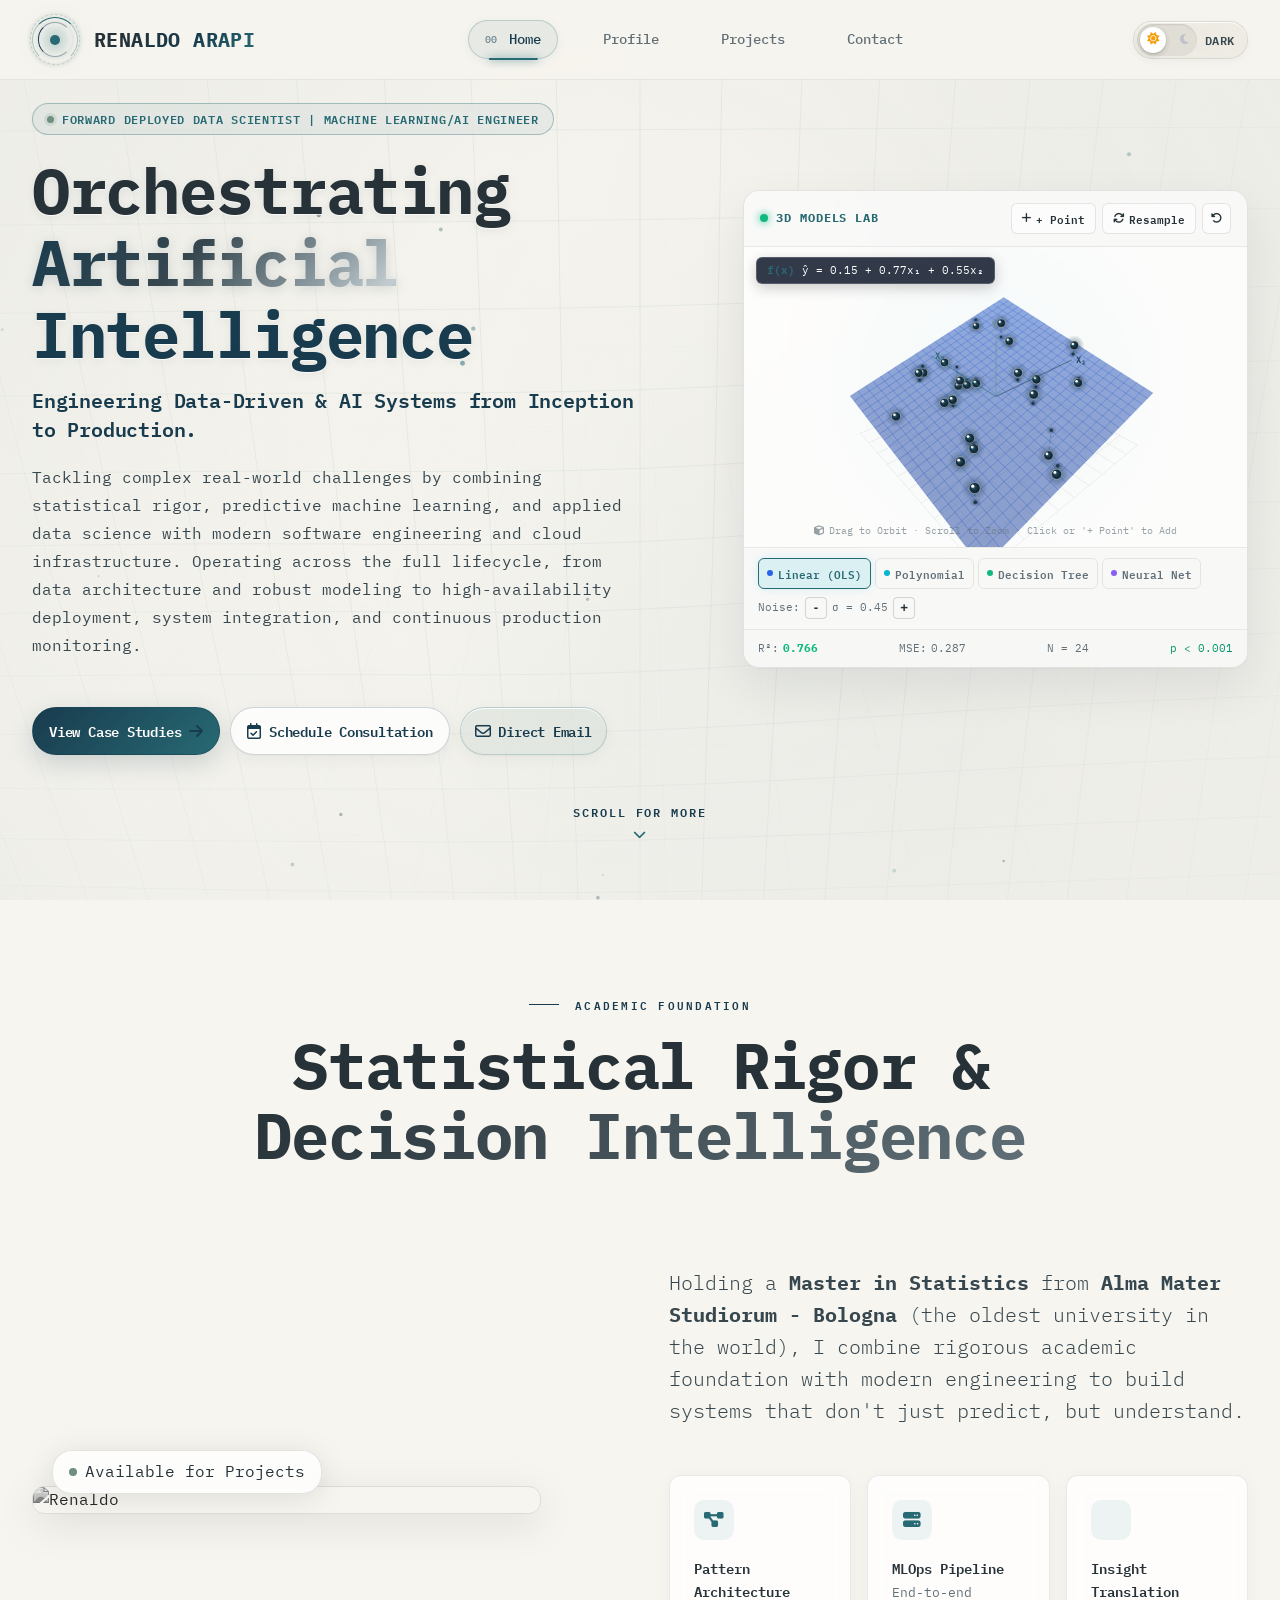
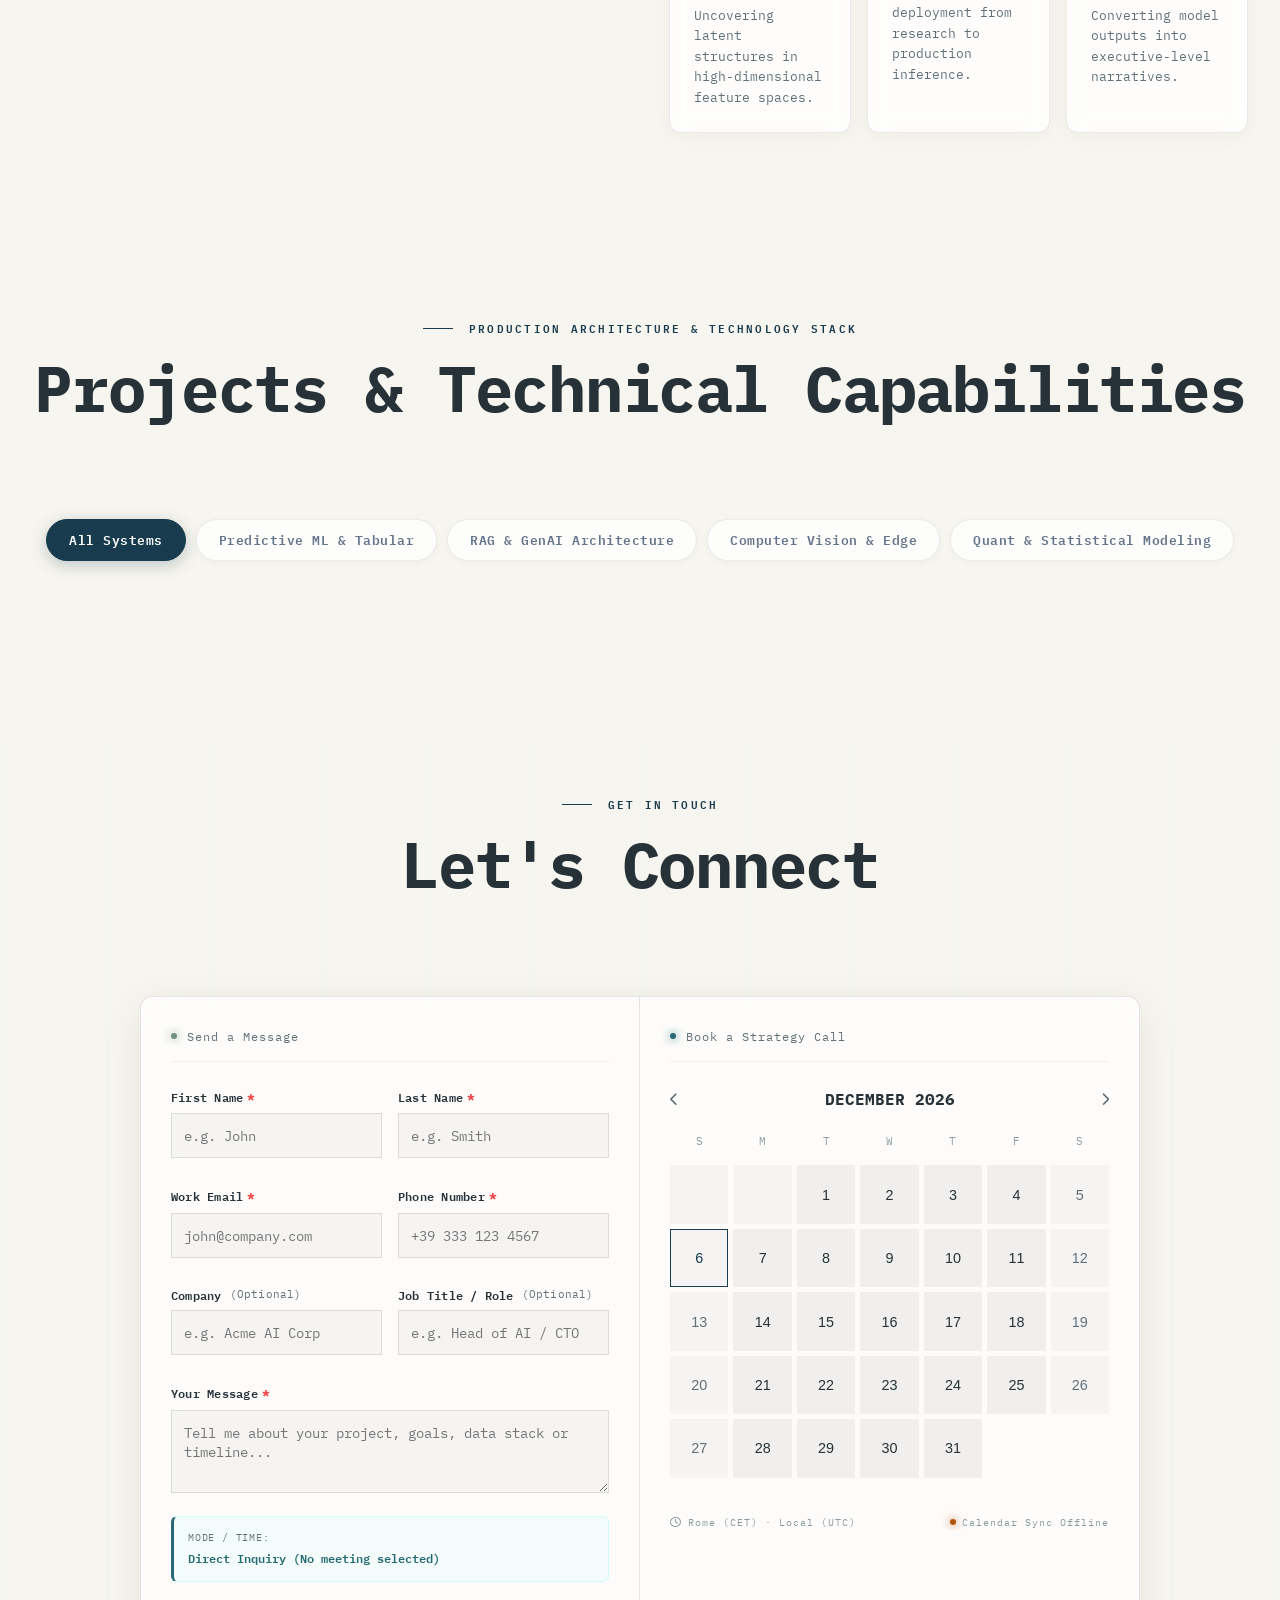
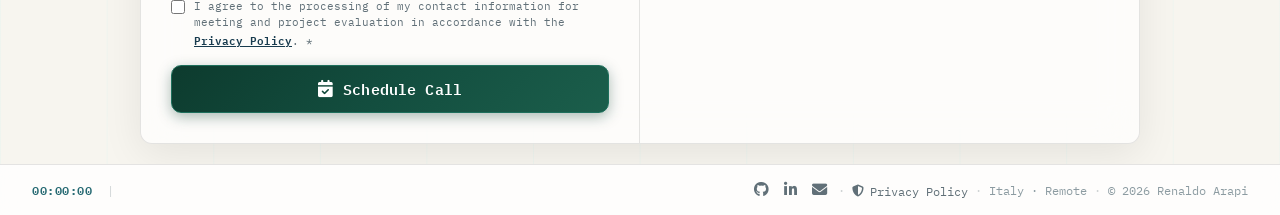
==== commit 8650921e: "Update: Top/down bars, Home, and Contact section completed with interactive scheduler & validation" ====
--- a/index.html
+++ b/index.html
@@ -26,7 +26,7 @@
         "url": "https://renaldo.ai",
         "sameAs": [
             "https://linkedin.com/in/renaldo-arapi",
-            "https://github.com/Orey97"
+            "https://github.com/l0ssfx"
         ]
     }
     </script>
@@ -73,9 +73,9 @@
             
             <ul class="nav-menu">
                 <li><a href="#hero" class="nav-item active" data-idx="00" aria-current="page">Home</a></li>
-                <li><a href="#about" class="nav-item" data-idx="01">Profile &amp; Credentials</a></li>
-                <li><a href="#projects" class="nav-item" data-idx="02">Projects &amp; Skills</a></li>
-                <li><a href="#contact" class="nav-item" data-idx="03">Schedule &amp; Contact</a></li>
+                <li><a href="#about" class="nav-item" data-idx="01">Profile</a></li>
+                <li><a href="#projects" class="nav-item" data-idx="02">Projects</a></li>
+                <li><a href="#contact" class="nav-item" data-idx="03">Contact</a></li>
             </ul>
             
             <div class="nav-meta">
@@ -119,9 +119,9 @@
             <nav class="drawer-nav">
                 <ul class="drawer-menu">
                     <li><a href="#hero" class="drawer-link active" data-idx="00"><i class="fa-solid fa-house"></i> <span>Home</span></a></li>
-                    <li><a href="#about" class="drawer-link" data-idx="01"><i class="fa-solid fa-graduation-cap"></i> <span>Profile &amp; Credentials</span></a></li>
-                    <li><a href="#projects" class="drawer-link" data-idx="02"><i class="fa-solid fa-diagram-project"></i> <span>Projects &amp; Skills</span></a></li>
-                    <li><a href="#contact" class="drawer-link" data-idx="03"><i class="fa-solid fa-calendar-check"></i> <span>Schedule &amp; Contact</span></a></li>
+                    <li><a href="#about" class="drawer-link" data-idx="01"><i class="fa-solid fa-graduation-cap"></i> <span>Profile</span></a></li>
+                    <li><a href="#projects" class="drawer-link" data-idx="02"><i class="fa-solid fa-diagram-project"></i> <span>Projects</span></a></li>
+                    <li><a href="#contact" class="drawer-link" data-idx="03"><i class="fa-solid fa-calendar-check"></i> <span>Contact</span></a></li>
                 </ul>
             </nav>
             <div class="drawer-footer">
@@ -405,7 +405,7 @@
                                 <span class="console-title">Send a Message</span>
                             </div>
                             
-                            <form class="scheduler-form" id="scheduler-form">
+                            <form class="scheduler-form" id="scheduler-form" novalidate>
                                 <div class="form-row">
                                     <div class="input-group">
                                         <label for="s-first-name">First Name <span class="req-star">*</span></label>
@@ -422,8 +422,8 @@
                                         <input type="email" id="s-email" placeholder="john@company.com" required>
                                     </div>
                                     <div class="input-group">
-                                        <label for="s-phone">Phone Number <span class="opt-label">(Optional)</span></label>
-                                        <input type="tel" id="s-phone" placeholder="+39 333 123 4567">
+                                        <label for="s-phone">Phone Number <span class="req-star">*</span></label>
+                                        <input type="tel" id="s-phone" placeholder="+39 333 123 4567" required>
                                     </div>
                                 </div>
                                 <div class="form-row">
@@ -457,9 +457,9 @@
                                         </span>
                                     </label>
                                 </div>
-                                <button type="submit" class="btn btn-plasma scheduler-submit" id="scheduler-submit-btn">
-                                    <span class="btn-text" id="submit-btn-text">Send Message</span>
-                                    <span class="btn-icon" id="submit-btn-icon"><i class="fa-solid fa-paper-plane"></i></span>
+                                <button type="submit" class="btn scheduler-submit" id="scheduler-submit-btn">
+                                    <span class="btn-icon" id="submit-btn-icon"><i class="fa-solid fa-calendar-check"></i></span>
+                                    <span class="btn-text" id="submit-btn-text">Schedule Call</span>
                                     <span class="btn-shine"></span>
                                 </button>
                             </form>
@@ -475,31 +475,6 @@
                                 <!-- Calendar Generated via JS -->
                             </div>
                         </div>
-                    </div>
-
-                    <!-- Access Dock -->
-                    <div class="access-dock">
-                        <a href="https://linkedin.com/in/renaldo-arapi" target="_blank" rel="noopener noreferrer" class="dock-item" data-port="LINKEDIN">
-                            <div class="dock-icon"><i class="fa-brands fa-linkedin-in"></i></div>
-                            <div class="dock-meta">
-                                <span class="dock-label">LinkedIn</span>
-                                <span class="dock-status">Connect</span>
-                            </div>
-                        </a>
-                        <a href="https://github.com/Orey97" target="_blank" rel="noopener noreferrer" class="dock-item" data-port="GITHUB">
-                            <div class="dock-icon"><i class="fa-brands fa-github"></i></div>
-                            <div class="dock-meta">
-                                <span class="dock-label">GitHub</span>
-                                <span class="dock-status">View Repos</span>
-                            </div>
-                        </a>
-                        <a href="mailto:renaldo.arapi@live.it" class="dock-item" data-port="EMAIL">
-                            <div class="dock-icon"><i class="fa-solid fa-envelope"></i></div>
-                            <div class="dock-meta">
-                                <span class="dock-label">Email</span>
-                                <span class="dock-status">Direct Mail</span>
-                            </div>
-                        </a>
                     </div>
                 </div>
             </div>
@@ -517,6 +492,10 @@
                 </span>
             </div>
             <div class="footer-col right">
+                <a href="https://github.com/l0ssfx" target="_blank" rel="noopener noreferrer" class="footer-social-link" title="GitHub" aria-label="GitHub"><i class="fa-brands fa-github"></i></a>
+                <a href="https://linkedin.com/in/renaldo-arapi" target="_blank" rel="noopener noreferrer" class="footer-social-link" title="LinkedIn" aria-label="LinkedIn"><i class="fa-brands fa-linkedin-in"></i></a>
+                <a href="mailto:renaldo.arapi@live.it" class="footer-social-link" title="Email" aria-label="Direct Email"><i class="fa-solid fa-envelope"></i></a>
+                <span class="sys-separator">·</span>
                 <button type="button" class="footer-privacy-btn" id="footer-privacy-btn">
                     <i class="fa-solid fa-shield-halved"></i> Privacy Policy
                 </button>
--- a/css/style.css
+++ b/css/style.css
@@ -2725,8 +2725,8 @@
 /* === EXECUTIVE SCHEDULING INTERFACE (V7.0) === */
 .executive-scheduler-section {
     position: relative;
-    padding: 100px 0;
-    margin: 100px 0;
+    padding: 50px 0 20px 0;
+    margin: 50px 0 0 0;
     background: transparent;
     overflow: hidden;
 }
@@ -2807,15 +2807,35 @@
 }
 
 /* Form */
-.form-row { display: flex; gap: 20px; }
-.form-row .input-group { flex: 1; }
+.form-row { 
+    display: flex; 
+    gap: 16px; 
+    margin-bottom: 14px;
+}
+.form-row .input-group { 
+    flex: 1; 
+    min-width: 0;
+}
+.input-group {
+    margin-bottom: 14px;
+}
 
 .input-group label {
-    display: block;
-    font-family: var(--font-mono);
-    font-size: 0.7rem;
-    color: var(--c-text-2);
-    margin-bottom: 8px;
+    display: flex;
+    align-items: center;
+    gap: 4px;
+    font-family: var(--font-mono);
+    font-size: 0.72rem;
+    font-weight: 600;
+    color: var(--c-text);
+    margin-bottom: 6px;
+    letter-spacing: 0.02em;
+}
+
+.req-star {
+    color: #ef4444;
+    font-weight: 700;
+    font-size: 0.8rem;
 }
 
 .input-group input, .input-group textarea {
@@ -2858,7 +2878,7 @@
 }
 
 .selected-slot-display {
-    margin: 18px 0;
+    margin: 16px 0;
     padding: 12px 14px;
     background: rgba(0, 240, 255, 0.04);
     border: 1px solid rgba(0, 240, 255, 0.15);
@@ -2927,23 +2947,189 @@
     transform: scale(1.03);
 }
 
+/* Privacy Consent Group - Compact, Refined & Unobtrusive */
+.privacy-consent-group {
+    margin: 12px 0 16px 0;
+}
+
+.checkbox-container {
+    display: flex;
+    align-items: flex-start;
+    gap: 9px;
+    cursor: pointer;
+}
+
+.checkbox-container input[type="checkbox"] {
+    width: 14px;
+    height: 14px;
+    margin-top: 2px;
+    accent-color: var(--c-primary);
+    cursor: pointer;
+    flex-shrink: 0;
+}
+
+.consent-text {
+    font-family: var(--font-primary);
+    font-size: 0.69rem;
+    line-height: 1.45;
+    color: var(--c-text-muted);
+    user-select: none;
+}
+
+.consent-text .privacy-modal-trigger {
+    background: none;
+    border: none;
+    padding: 0;
+    color: var(--c-primary);
+    font-family: inherit;
+    font-size: inherit;
+    font-weight: 600;
+    text-decoration: underline;
+    cursor: pointer;
+    display: inline;
+}
+
+.consent-text .privacy-modal-trigger:hover {
+    color: var(--c-accent);
+}
+
+[data-theme="dark"] .consent-text {
+    color: #94A3B8;
+}
+
+[data-theme="dark"] .consent-text .privacy-modal-trigger {
+    color: #38BDF8;
+}
+
+.checkbox-container.has-error .consent-text {
+    color: #ef4444;
+}
+
+/* Submit Button: Default Dark Green ("Verde Scuro") */
 .scheduler-submit {
+    position: relative;
+    overflow: hidden;
     width: 100%;
     justify-content: center;
     height: 48px;
-    gap: 8px;
-    transition: all 0.3s cubic-bezier(0.16, 1, 0.3, 1);
-}
-
-.scheduler-submit.meeting-mode {
-    background: linear-gradient(135deg, rgba(16, 185, 129, 0.2), rgba(6, 182, 212, 0.2));
-    border-color: #10b981;
-    box-shadow: 0 0 20px rgba(16, 185, 129, 0.25);
-}
-
-.scheduler-submit.meeting-mode:hover {
-    box-shadow: 0 0 30px rgba(16, 185, 129, 0.4);
+    gap: 10px;
+    background: linear-gradient(135deg, #0d3b2e 0%, #134e3f 50%, #1b5e4b 100%) !important;
+    border: 1px solid #1e6f5c !important;
+    border-radius: var(--radius-md, 10px);
+    color: #ffffff !important;
+    font-family: var(--font-sans);
+    font-weight: 600;
+    font-size: 0.96rem;
+    letter-spacing: 0.01em;
+    box-shadow: 0 4px 14px rgba(13, 59, 46, 0.35);
+    cursor: pointer;
+    transition: background 0.25s ease, border-color 0.25s ease, box-shadow 0.25s ease, transform 0.2s cubic-bezier(0.16, 1, 0.3, 1);
+}
+
+.scheduler-submit:hover:not(.ready-glow) {
+    background: linear-gradient(135deg, #0f4637 0%, #175d4c 50%, #206f59 100%) !important;
+    border-color: #278870 !important;
+    box-shadow: 0 6px 18px rgba(13, 59, 46, 0.45);
+    transform: translateY(-1px);
+}
+
+.scheduler-submit.meeting-mode:not(.ready-glow) {
+    background: linear-gradient(135deg, #0e4032 0%, #155747 50%, #1d6753 100%) !important;
+    border-color: #237e67 !important;
+}
+
+.scheduler-submit .btn-icon {
+    display: inline-flex;
+    align-items: center;
+    justify-content: center;
+    font-size: 1.05rem;
+    transition: transform 0.2s ease;
+}
+
+.scheduler-submit:hover .btn-icon {
+    transform: scale(1.08);
+}
+
+/* Light-Sweep Sheen on Activation */
+.scheduler-submit .btn-shine {
+    position: absolute;
+    top: 0;
+    left: -120%;
+    width: 65%;
+    height: 100%;
+    background: linear-gradient(
+        90deg,
+        rgba(255, 255, 255, 0) 0%,
+        rgba(255, 255, 255, 0.75) 50%,
+        rgba(255, 255, 255, 0) 100%
+    );
+    transform: skewX(-24deg);
+    pointer-events: none;
+    display: block !important;
+    opacity: 0;
+}
+
+/* Ready State: Very Fast Kinetic Animation into Brilliant Bright Green ("Verde Brillante") */
+.scheduler-submit.ready-glow {
+    background: linear-gradient(135deg, #00e676 0%, #10b981 50%, #059669 100%) !important;
+    border-color: #69f0ae !important;
+    color: #ffffff !important;
+    text-shadow: 0 1px 2px rgba(2, 44, 34, 0.5);
+    box-shadow: 0 0 24px rgba(0, 230, 118, 0.7), 0 0 48px rgba(16, 185, 129, 0.45), 0 4px 16px rgba(0, 0, 0, 0.25) !important;
+    animation: fastBrightSurge 0.24s cubic-bezier(0.16, 1, 0.3, 1) forwards, readyGlowBreathing 2.2s ease-in-out 0.25s infinite;
+}
+
+.scheduler-submit.ready-glow .btn-shine {
+    opacity: 1;
+    animation: shineSweepFast 0.36s cubic-bezier(0.16, 1, 0.3, 1) forwards;
+}
+
+.scheduler-submit.ready-glow:hover {
+    filter: brightness(1.15);
     transform: translateY(-2px);
+    box-shadow: 0 0 34px rgba(0, 230, 118, 0.9), 0 0 65px rgba(16, 185, 129, 0.65), 0 8px 24px rgba(0, 0, 0, 0.3) !important;
+}
+
+/* Ultra-Fast Flash & Kinetic Micro-Pop */
+@keyframes fastBrightSurge {
+    0% {
+        transform: scale(0.97);
+        filter: brightness(1.75) contrast(1.15);
+        box-shadow: 0 0 42px rgba(0, 255, 136, 0.95), 0 0 75px rgba(16, 185, 129, 0.7);
+    }
+    45% {
+        transform: scale(1.028);
+        filter: brightness(1.22);
+        box-shadow: 0 0 32px rgba(0, 230, 118, 0.8), 0 0 55px rgba(16, 185, 129, 0.5);
+    }
+    100% {
+        transform: scale(1);
+        filter: brightness(1.05);
+        box-shadow: 0 0 24px rgba(0, 230, 118, 0.7), 0 0 48px rgba(16, 185, 129, 0.45), 0 4px 16px rgba(0, 0, 0, 0.25);
+    }
+}
+
+@keyframes shineSweepFast {
+    0% {
+        left: -100%;
+        opacity: 0.95;
+    }
+    100% {
+        left: 200%;
+        opacity: 0;
+    }
+}
+
+/* Subtle Ambient Glow Breathing once Active */
+@keyframes readyGlowBreathing {
+    0%, 100% {
+        box-shadow: 0 0 20px rgba(0, 230, 118, 0.55), 0 0 40px rgba(16, 185, 129, 0.32), 0 4px 14px rgba(0, 0, 0, 0.2);
+        filter: brightness(1.02);
+    }
+    50% {
+        box-shadow: 0 0 30px rgba(0, 230, 118, 0.85), 0 0 58px rgba(16, 185, 129, 0.55), 0 6px 20px rgba(0, 0, 0, 0.25);
+        filter: brightness(1.14);
+    }
 }
 
 /* Calendar Widget */
@@ -3034,72 +3220,24 @@
     color: var(--c-primary);
 }
 
-/* Access Dock */
-.access-dock {
-    display: grid;
-    grid-template-columns: repeat(3, 1fr);
-    gap: 20px;
-    margin-top: 30px;
-}
-
-.dock-item {
-    background: rgba(255, 255, 255, 0.6);
-    backdrop-filter: blur(10px);
-    -webkit-backdrop-filter: blur(10px);
-    border: 1px solid rgba(0,0,0,0.08);
-    border-radius: 8px;
-    padding: 15px;
-    display: flex;
-    align-items: center;
-    gap: 15px;
+/* Footer Social Links (Minimalist & Compact) */
+.footer-social-link {
+    color: var(--c-text-muted);
+    font-size: 0.95rem;
+    transition: color 0.2s ease, transform 0.2s ease;
+    display: inline-flex;
+    align-items: center;
     text-decoration: none;
-    transition: all 0.3s;
-}
-
-[data-theme="dark"] .dock-item {
-    background: rgba(15, 23, 42, 0.6);
-    border-color: rgba(255, 255, 255, 0.08);
-}
-
-.dock-item:hover {
-    border-color: var(--c-signal);
-    background: rgba(255, 255, 255, 0.8);
-    transform: translateY(-2px);
-    box-shadow: 0 8px 25px rgba(0,0,0,0.08);
-}
-
-[data-theme="dark"] .dock-item:hover {
-    background: rgba(15, 23, 42, 0.8);
-    box-shadow: 0 8px 25px rgba(0,0,0,0.3);
-}
-
-.dock-icon {
-    font-size: 1.5rem;
-    color: var(--c-text-2);
-    transition: color 0.3s;
-}
-
-.dock-item:hover .dock-icon { color: var(--c-signal); }
-
-.dock-meta {
-    display: flex;
-    flex-direction: column;
-}
-
-.dock-label {
-    font-size: 0.85rem;
-    font-weight: 600;
-    color: var(--c-text);
-}
-
-.dock-status {
-    font-size: 0.7rem;
-    color: var(--c-text-muted);
-    font-family: var(--font-mono);
-}
-
-.dock-item:hover .dock-status {
-    color: var(--c-signal);
+    padding: 2px 4px;
+}
+
+.footer-social-link:hover {
+    color: var(--c-primary);
+    transform: translateY(-1px);
+}
+
+[data-theme="dark"] .footer-social-link:hover {
+    color: #38BDF8;
 }
 
 /* Executive Footer */
@@ -3329,19 +3467,95 @@
 .slots-grid::-webkit-scrollbar-track { background: rgba(0,0,0,0.3); }
 .slots-grid::-webkit-scrollbar-thumb { background: rgba(255,255,255,0.2); border-radius: 2px; }
 
-/* === FORM VALIDATION & MICRO-HAPTICS === */
+/* === FORM VALIDATION & HIGH-PRECISION MICRO-HAPTICS === */
+@keyframes fastHapticVibration {
+    0% { transform: translateX(0); }
+    12% { transform: translateX(-8px); }
+    24% { transform: translateX(8px); }
+    36% { transform: translateX(-6px); }
+    48% { transform: translateX(6px); }
+    60% { transform: translateX(-4px); }
+    72% { transform: translateX(4px); }
+    84% { transform: translateX(-2px); }
+    94% { transform: translateX(2px); }
+    100% { transform: translateX(0); }
+}
+
+.fast-vibrate,
 .input-group.has-error input,
 .input-group.has-error textarea,
+.checkbox-container.has-error,
+.selected-slot-display.has-error,
+.calendar-widget.has-error,
+.console-column.right.has-error,
+.scheduler-submit.btn-rejected {
+    animation: fastHapticVibration 0.35s cubic-bezier(0.36, 0.07, 0.19, 0.97) both;
+}
+
+/* Missing Input Field Styling */
+.input-group.has-error input,
+.input-group.has-error textarea {
+    border-color: #ef4444 !important;
+    background: rgba(239, 68, 68, 0.05) !important;
+    box-shadow: 0 0 0 1.5px rgba(239, 68, 68, 0.35), 0 0 14px rgba(239, 68, 68, 0.25) !important;
+}
+
+.input-group.has-error label {
+    color: #ef4444 !important;
+}
+
+.input-group.has-error .req-star {
+    color: #ef4444 !important;
+    text-shadow: 0 0 8px rgba(239, 68, 68, 0.6);
+}
+
+/* Missing Privacy Agreement Styling */
 .checkbox-container.has-error {
+    border: 1px solid #ef4444 !important;
+    border-radius: 8px;
+    padding: 8px 10px;
+    background: rgba(239, 68, 68, 0.08) !important;
+    box-shadow: 0 0 0 1.5px rgba(239, 68, 68, 0.25), 0 0 14px rgba(239, 68, 68, 0.2) !important;
+}
+
+.checkbox-container.has-error .consent-text {
+    color: #ef4444 !important;
+    font-weight: 500;
+}
+
+.checkbox-container.has-error input[type="checkbox"] {
+    outline: 2px solid #ef4444;
+    outline-offset: 2px;
+}
+
+/* Missing Calendar Slot Selection Styling */
+.selected-slot-display.has-error {
+    border: 1px solid #ef4444 !important;
+    background: rgba(239, 68, 68, 0.07) !important;
+    box-shadow: 0 0 0 1.5px rgba(239, 68, 68, 0.3), 0 0 14px rgba(239, 68, 68, 0.25) !important;
+}
+
+.selected-slot-display.has-error .slot-label,
+.selected-slot-display.has-error .slot-value {
+    color: #ef4444 !important;
+    font-weight: 600;
+}
+
+.console-column.right.has-error {
     border-color: #ef4444 !important;
-    box-shadow: 0 0 10px rgba(239, 68, 68, 0.35) !important;
-    animation: subtleShake 0.4s ease;
-}
-
-@keyframes subtleShake {
-    0%, 100% { transform: translateX(0); }
-    20%, 60% { transform: translateX(-4px); }
-    40%, 80% { transform: translateX(4px); }
+    box-shadow: 0 0 0 1.5px rgba(239, 68, 68, 0.35), 0 0 22px rgba(239, 68, 68, 0.25) !important;
+}
+
+.calendar-widget.has-error {
+    border: 1px solid #ef4444 !important;
+    border-radius: 10px;
+    box-shadow: 0 0 14px rgba(239, 68, 68, 0.3) !important;
+}
+
+/* Submit Button Rejected State */
+.scheduler-submit.btn-rejected {
+    border-color: #ef4444 !important;
+    box-shadow: 0 0 18px rgba(239, 68, 68, 0.6) !important;
 }
 
 /* === HUD CYBER TOAST SYSTEM === */
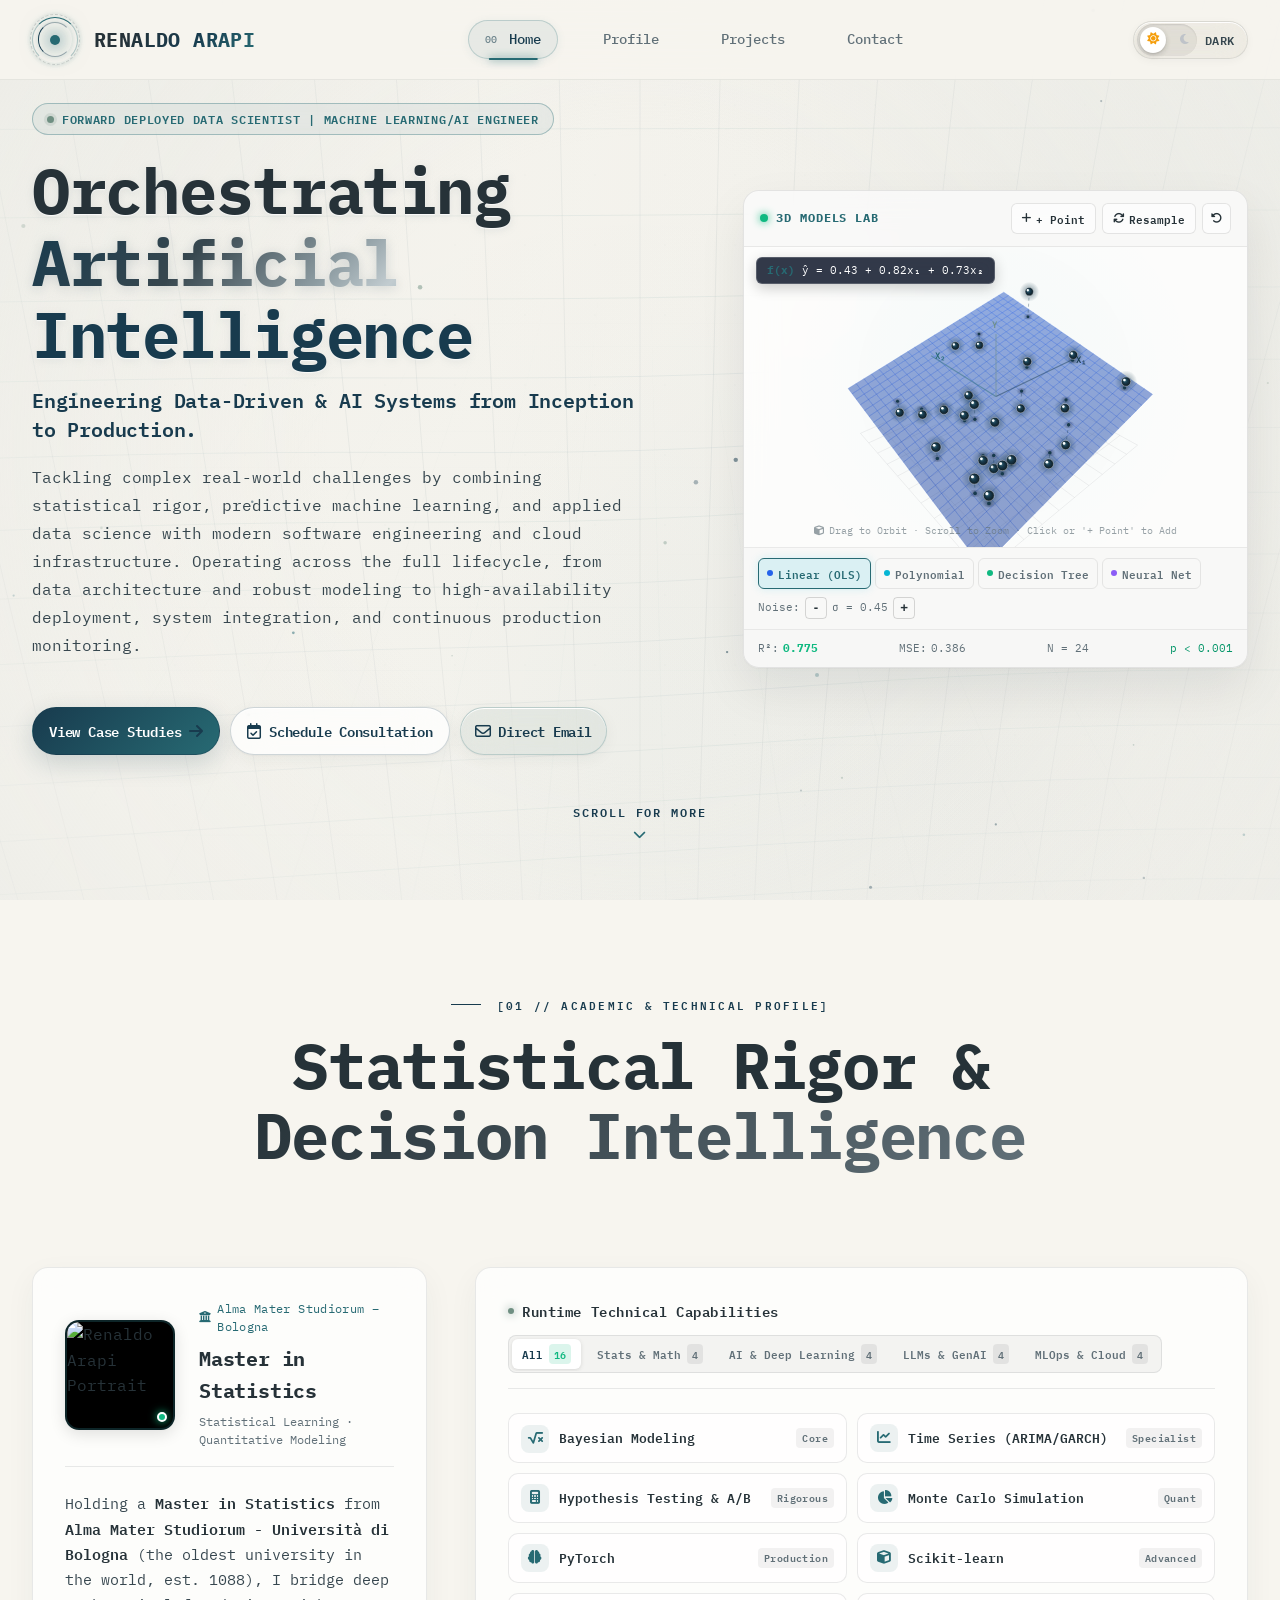
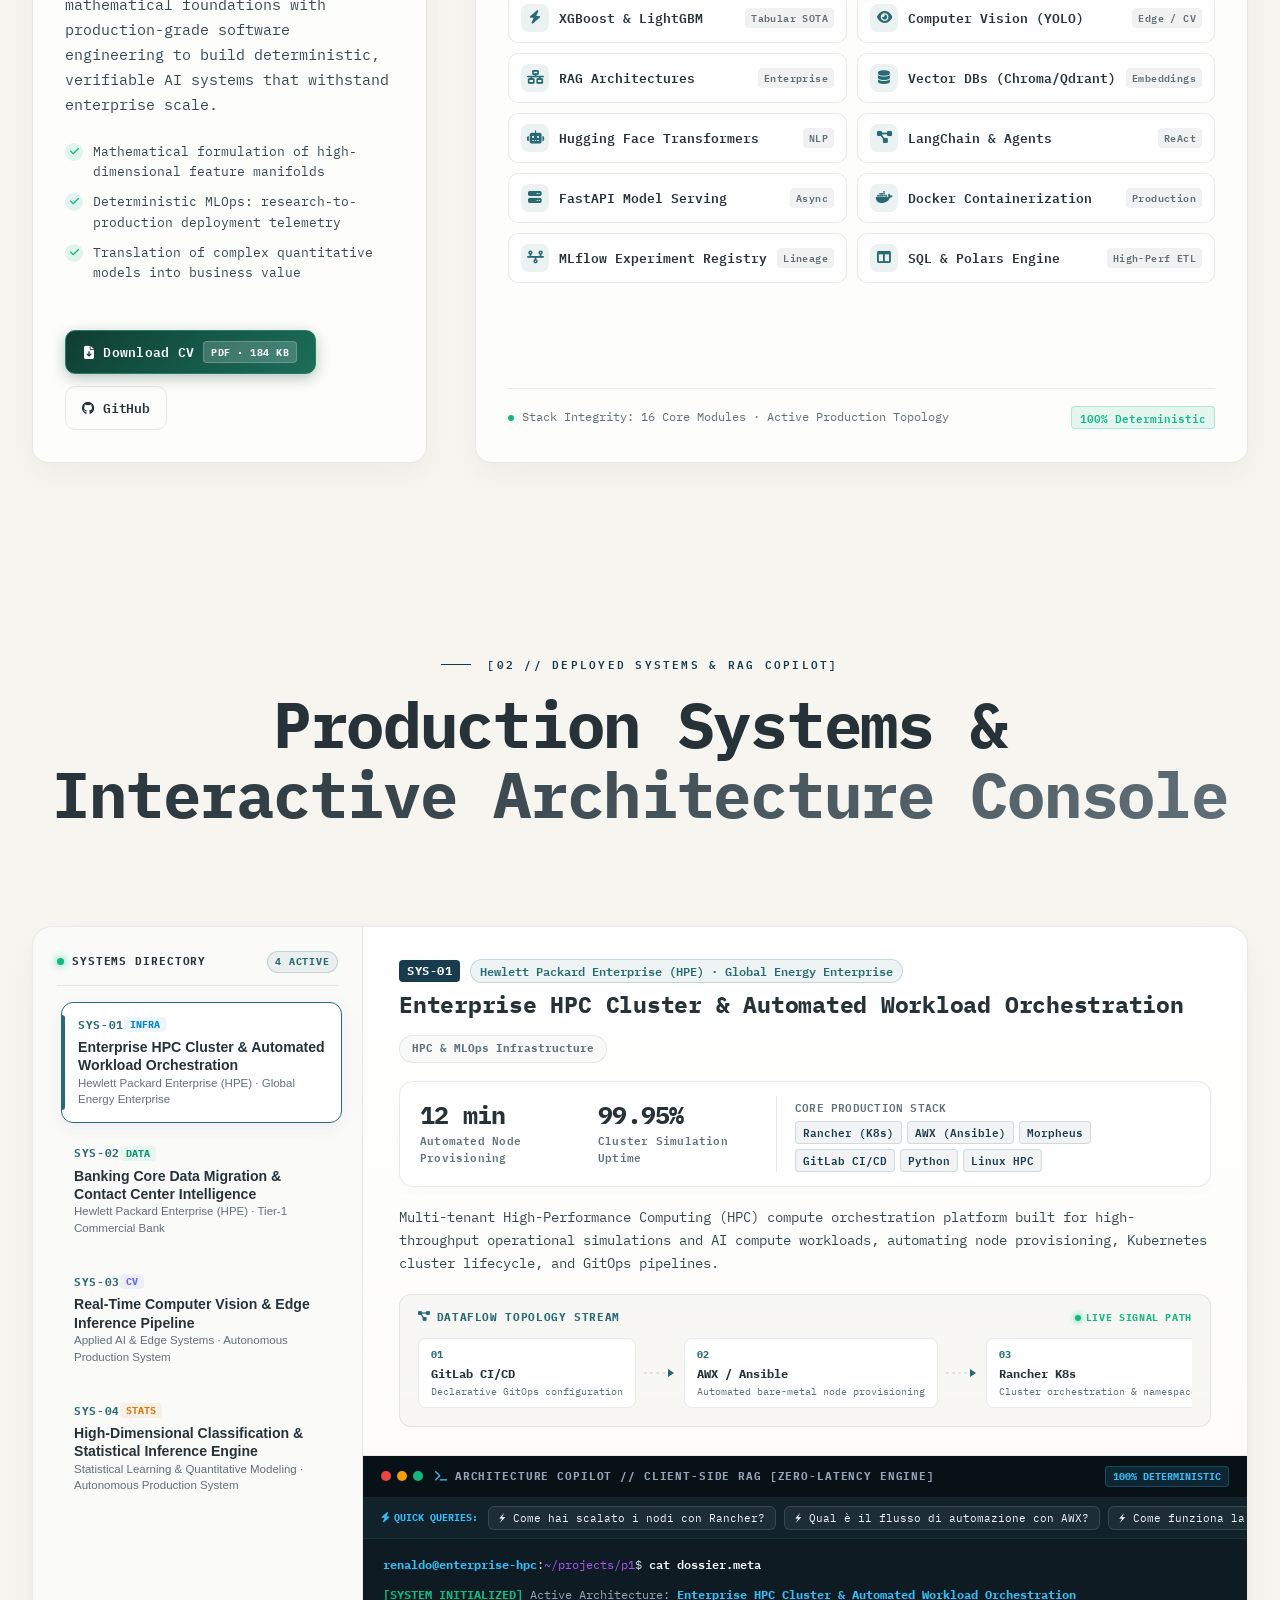
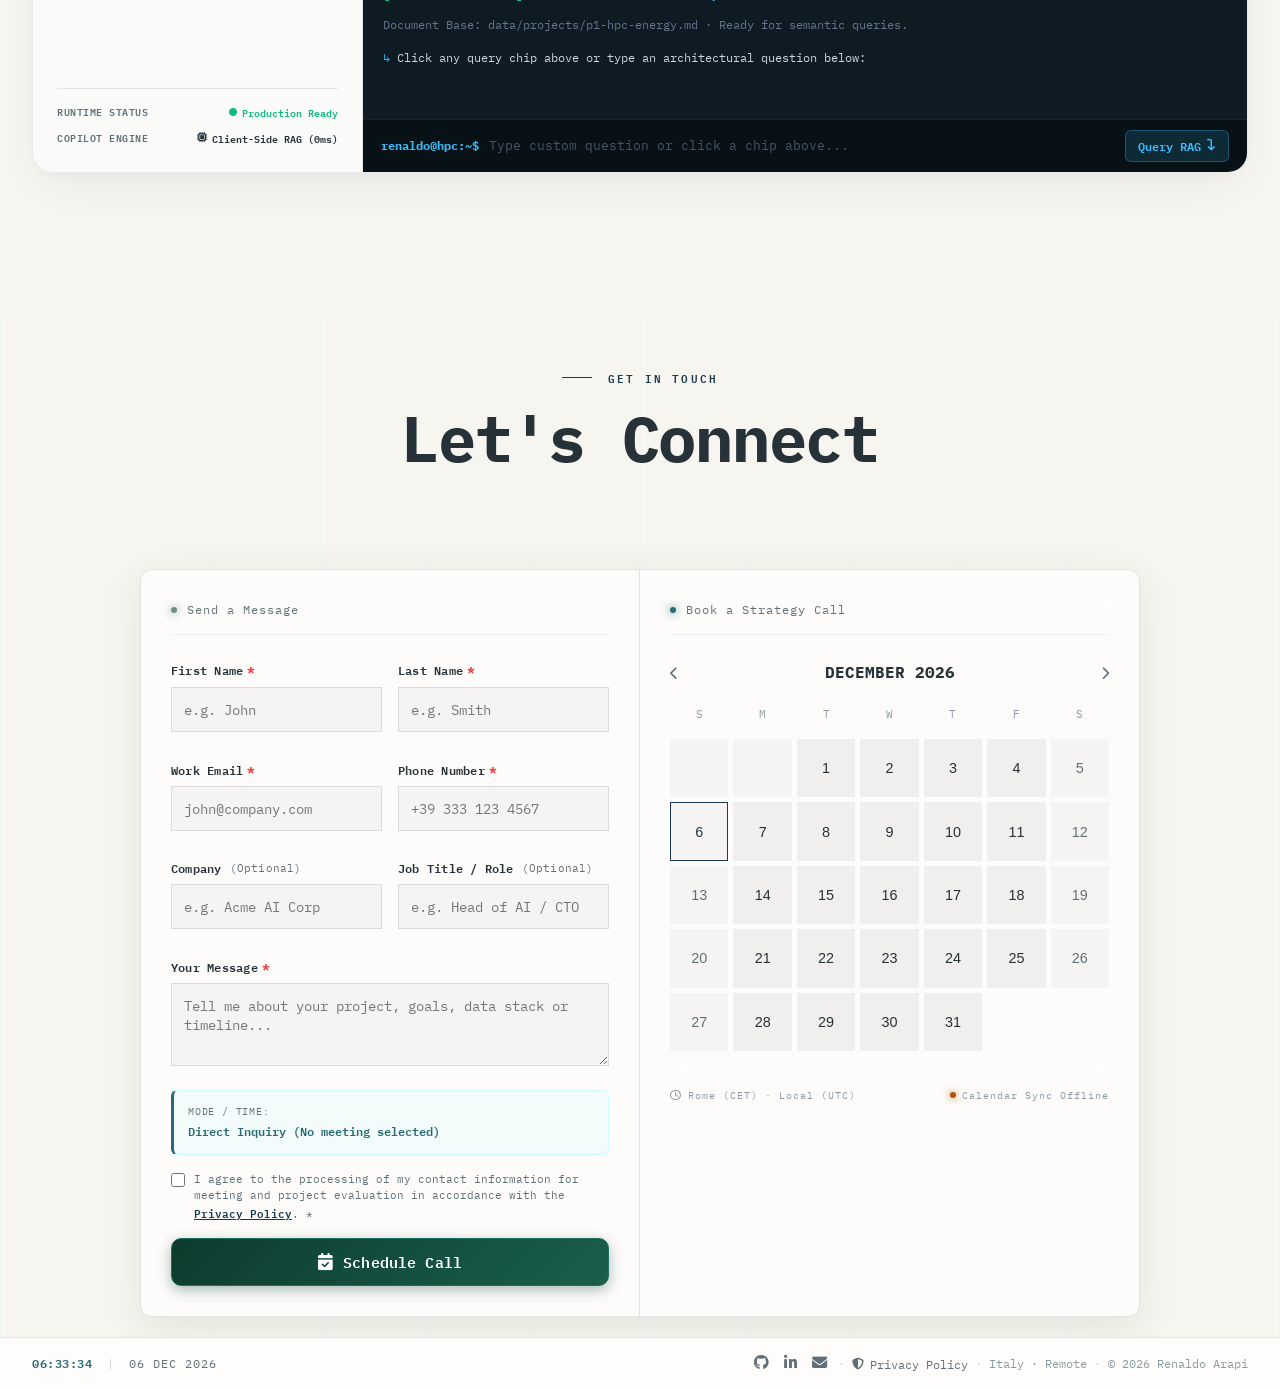
==== commit c101c186: "Update: building chatbot" ====
--- a/index.html
+++ b/index.html
@@ -73,7 +73,7 @@
             
             <ul class="nav-menu">
                 <li><a href="#hero" class="nav-item active" data-idx="00" aria-current="page">Home</a></li>
-                <li><a href="#about" class="nav-item" data-idx="01">Profile</a></li>
+                <li><a href="#profile" class="nav-item" data-idx="01">Profile</a></li>
                 <li><a href="#projects" class="nav-item" data-idx="02">Projects</a></li>
                 <li><a href="#contact" class="nav-item" data-idx="03">Contact</a></li>
             </ul>
@@ -119,7 +119,7 @@
             <nav class="drawer-nav">
                 <ul class="drawer-menu">
                     <li><a href="#hero" class="drawer-link active" data-idx="00"><i class="fa-solid fa-house"></i> <span>Home</span></a></li>
-                    <li><a href="#about" class="drawer-link" data-idx="01"><i class="fa-solid fa-graduation-cap"></i> <span>Profile</span></a></li>
+                    <li><a href="#profile" class="drawer-link" data-idx="01"><i class="fa-solid fa-graduation-cap"></i> <span>Profile</span></a></li>
                     <li><a href="#projects" class="drawer-link" data-idx="02"><i class="fa-solid fa-diagram-project"></i> <span>Projects</span></a></li>
                     <li><a href="#contact" class="drawer-link" data-idx="03"><i class="fa-solid fa-calendar-check"></i> <span>Contact</span></a></li>
                 </ul>
@@ -290,62 +290,195 @@
             </div>
         </section>
 
-        <!-- ABOUT / NEXUS -->
-        <section class="section about-section" id="about">
+        <!-- === SECTION 2: PROFILE & TECHNICAL CAPABILITIES === -->
+        <section class="section profile-section" id="profile">
             <div class="container">
                 <div class="section-header center" data-reveal>
                     <div class="section-tag">
                         <span class="tag-line"></span>
-                        <span>Academic Foundation</span>
+                        <span>[01 // ACADEMIC &amp; TECHNICAL PROFILE]</span>
                     </div>
                     <h2 class="section-title">
-                        Statistical Rigor &<br>
+                        Statistical Rigor &amp;<br>
                         <span class="gradient-text">Decision Intelligence</span>
                     </h2>
                 </div>
 
-                <div class="about-grid">
-                    <div class="about-visual" data-parallax>
-                        <div class="visual-frame">
-                            <img src="assets/scienziato-pazzo.jpg" alt="Renaldo" class="profile-image">
-                            <div class="frame-corners">
-                                <span></span><span></span><span></span><span></span>
-                            </div>
-                        </div>
-                        <div class="visual-tag glass-card">
-                            <span class="tag-dot"></span>
-                            <span>Available for Projects</span>
+                <div class="profile-bento" data-reveal>
+                    <!-- Left: Identity, Academic Foundation & Download CV -->
+                    <div class="profile-identity-card glass-panel">
+                        <div class="profile-identity-top">
+                            <div class="profile-avatar-frame">
+                                <img src="assets/scienziato-pazzo.jpg" alt="Renaldo Arapi Portrait" class="profile-avatar-img" width="110" height="110" loading="lazy">
+                                <div class="avatar-status-pip" title="Active Technical Contributor"></div>
+                            </div>
+                            <div class="profile-credentials">
+                                <span class="cred-institution"><i class="fa-solid fa-building-columns"></i> Alma Mater Studiorum – Bologna</span>
+                                <h3 class="cred-degree">Master in Statistics</h3>
+                                <span class="cred-discipline">Statistical Learning · Quantitative Modeling</span>
+                            </div>
+                        </div>
+
+                        <p class="profile-lead-narrative">
+                            Holding a <strong>Master in Statistics</strong> from <strong>Alma Mater Studiorum - Università di Bologna</strong> (the oldest university in the world, est. 1088), 
+                            I bridge deep mathematical foundations with production-grade software engineering to build deterministic, verifiable AI systems that withstand enterprise scale.
+                        </p>
+
+                        <div class="profile-highlights">
+                            <div class="highlight-item">
+                                <span class="highlight-bullet"><i class="fa-solid fa-check"></i></span>
+                                <span>Mathematical formulation of high-dimensional feature manifolds</span>
+                            </div>
+                            <div class="highlight-item">
+                                <span class="highlight-bullet"><i class="fa-solid fa-check"></i></span>
+                                <span>Deterministic MLOps: research-to-production deployment telemetry</span>
+                            </div>
+                            <div class="highlight-item">
+                                <span class="highlight-bullet"><i class="fa-solid fa-check"></i></span>
+                                <span>Translation of complex quantitative models into business value</span>
+                            </div>
+                        </div>
+
+                        <!-- Action Bar: Download CV & GitHub Uplink -->
+                        <div class="profile-actions-bar">
+                            <a href="assets/Renaldo_Arapi_CV.pdf" download="Renaldo_Arapi_CV.pdf" class="btn btn-download-cv" id="cv-download-btn" title="Download Executive Curriculum Vitae" aria-label="Download Executive Curriculum Vitae in PDF format">
+                                <span class="btn-icon"><i class="fa-solid fa-file-arrow-down"></i></span>
+                                <span class="btn-text">Download CV</span>
+                                <span class="btn-format">PDF · 184 KB</span>
+                                <span class="btn-shine" aria-hidden="true"></span>
+                            </a>
+                            <a href="https://github.com/l0ssfx" target="_blank" rel="noopener noreferrer" class="btn btn-profile-github" title="Inspect GitHub Repositories" aria-label="Visit Renaldo Arapi's GitHub Profile">
+                                <i class="fa-brands fa-github" aria-hidden="true"></i>
+                                <span>GitHub</span>
+                            </a>
                         </div>
                     </div>
-                    
-                    <div class="about-content">
-                        <p class="about-lead" data-reveal>
-                            Holding a <strong>Master in Statistics</strong> from <strong>Alma Mater Studiorum - Bologna</strong> (the oldest university in the world), 
-                            I combine rigorous academic foundation with modern engineering to build systems that don't just predict, but understand.
-                        </p>
-                        
-                        <div class="competence-grid" data-reveal>
-                            <div class="competence-card">
-                                <div class="comp-icon">
-                                    <i class="fa-solid fa-diagram-project"></i>
-                                </div>
-                                <h4>Pattern Architecture</h4>
-                                <p>Uncovering latent structures in high-dimensional feature spaces.</p>
-                            </div>
-                            <div class="competence-card">
-                                <div class="comp-icon">
-                                    <i class="fa-solid fa-server"></i>
-                                </div>
-                                <h4>MLOps Pipeline</h4>
-                                <p>End-to-end deployment from research to production inference.</p>
-                            </div>
-                            <div class="competence-card">
-                                <div class="comp-icon">
-                                    <i class="fa-solid fa-chart-mixed"></i>
-                                </div>
-                                <h4>Insight Translation</h4>
-                                <p>Converting model outputs into executive-level narratives.</p>
-                            </div>
+
+                    <!-- Right: Cool & Alternative Interactive Skills Matrix Console -->
+                    <div class="profile-skills-console glass-panel">
+                        <div class="skills-console-header">
+                            <div class="console-title-group">
+                                <span class="status-indicator active" aria-hidden="true"></span>
+                                <h3 class="skills-console-title">Runtime Technical Capabilities</h3>
+                            </div>
+                            <!-- Domain Filter Tabs -->
+                            <div class="skills-domain-tabs" id="skills-domain-tabs" role="tablist" aria-label="Skills Domain Categories">
+                                <button type="button" class="skill-tab active" data-domain="all" role="tab" aria-selected="true" aria-controls="skills-rack-grid">
+                                    All <span class="tab-badge">16</span>
+                                </button>
+                                <button type="button" class="skill-tab" data-domain="stats" role="tab" aria-selected="false" aria-controls="skills-rack-grid">
+                                    Stats &amp; Math <span class="tab-badge">4</span>
+                                </button>
+                                <button type="button" class="skill-tab" data-domain="ml" role="tab" aria-selected="false" aria-controls="skills-rack-grid">
+                                    AI &amp; Deep Learning <span class="tab-badge">4</span>
+                                </button>
+                                <button type="button" class="skill-tab" data-domain="llm" role="tab" aria-selected="false" aria-controls="skills-rack-grid">
+                                    LLMs &amp; GenAI <span class="tab-badge">4</span>
+                                </button>
+                                <button type="button" class="skill-tab" data-domain="infra" role="tab" aria-selected="false" aria-controls="skills-rack-grid">
+                                    MLOps &amp; Cloud <span class="tab-badge">4</span>
+                                </button>
+                            </div>
+                        </div>
+
+                        <!-- Interactive Skills Rack -->
+                        <div class="skills-rack-grid" id="skills-rack-grid" role="list" aria-label="Technical Skills Matrix">
+                            <!-- STATS & MATH -->
+                            <div class="skill-chip" data-domain="stats" data-name="Bayesian Modeling" data-meta="MCMC Sampling · Posterior Distributions · PyMC &amp; Stan" tabindex="0" role="listitem" aria-label="Skill: Bayesian Modeling, Tier: Core">
+                                <span class="skill-icon"><i class="fa-solid fa-square-root-variable" aria-hidden="true"></i></span>
+                                <span class="skill-name">Bayesian Modeling</span>
+                                <span class="skill-tier">Core</span>
+                            </div>
+                            <div class="skill-chip" data-domain="stats" data-name="Time Series Analysis" data-meta="Stationarity Tests · Volatility Models (GARCH) · State-Space Filters" tabindex="0" role="listitem" aria-label="Skill: Time Series Analysis, Tier: Specialist">
+                                <span class="skill-icon"><i class="fa-solid fa-chart-line" aria-hidden="true"></i></span>
+                                <span class="skill-name">Time Series (ARIMA/GARCH)</span>
+                                <span class="skill-tier">Specialist</span>
+                            </div>
+                            <div class="skill-chip" data-domain="stats" data-name="Hypothesis Testing &amp; A/B" data-meta="Frequentist Inference · Power Calculations · Multiple Testing Correction" tabindex="0" role="listitem" aria-label="Skill: Hypothesis Testing & A/B, Tier: Rigorous">
+                                <span class="skill-icon"><i class="fa-solid fa-calculator" aria-hidden="true"></i></span>
+                                <span class="skill-name">Hypothesis Testing &amp; A/B</span>
+                                <span class="skill-tier">Rigorous</span>
+                            </div>
+                            <div class="skill-chip" data-domain="stats" data-name="Monte Carlo Simulation" data-meta="Stochastic Simulation · Bootstrap Resampling · Variance Reduction" tabindex="0" role="listitem" aria-label="Skill: Monte Carlo Simulation, Tier: Quant">
+                                <span class="skill-icon"><i class="fa-solid fa-chart-pie" aria-hidden="true"></i></span>
+                                <span class="skill-name">Monte Carlo Simulation</span>
+                                <span class="skill-tier">Quant</span>
+                            </div>
+
+                            <!-- AI & DEEP LEARNING -->
+                            <div class="skill-chip" data-domain="ml" data-name="PyTorch Deep Learning" data-meta="Autograd Engine · CUDA Acceleration · Distributed Data Parallel (DDP)" tabindex="0" role="listitem" aria-label="Skill: PyTorch, Tier: Production">
+                                <span class="skill-icon"><i class="fa-solid fa-brain" aria-hidden="true"></i></span>
+                                <span class="skill-name">PyTorch</span>
+                                <span class="skill-tier">Production</span>
+                            </div>
+                            <div class="skill-chip" data-domain="ml" data-name="Scikit-learn" data-meta="Estimator Pipelines · Dimensionality Reduction · Stratified Cross-Validation" tabindex="0" role="listitem" aria-label="Skill: Scikit-learn, Tier: Advanced">
+                                <span class="skill-icon"><i class="fa-solid fa-cube" aria-hidden="true"></i></span>
+                                <span class="skill-name">Scikit-learn</span>
+                                <span class="skill-tier">Advanced</span>
+                            </div>
+                            <div class="skill-chip" data-domain="ml" data-name="XGBoost &amp; LightGBM" data-meta="Gradient Boosted Trees · Feature Importance Gain · Tabular SOTA" tabindex="0" role="listitem" aria-label="Skill: XGBoost & LightGBM, Tier: Tabular SOTA">
+                                <span class="skill-icon"><i class="fa-solid fa-bolt" aria-hidden="true"></i></span>
+                                <span class="skill-name">XGBoost &amp; LightGBM</span>
+                                <span class="skill-tier">Tabular SOTA</span>
+                            </div>
+                            <div class="skill-chip" data-domain="ml" data-name="Computer Vision (YOLO)" data-meta="Real-Time Object Detection · TensorRT Edge Optimization · Image Manifolds" tabindex="0" role="listitem" aria-label="Skill: Computer Vision YOLO, Tier: Edge / CV">
+                                <span class="skill-icon"><i class="fa-solid fa-eye" aria-hidden="true"></i></span>
+                                <span class="skill-name">Computer Vision (YOLO)</span>
+                                <span class="skill-tier">Edge / CV</span>
+                            </div>
+
+                            <!-- LLM & GENAI -->
+                            <div class="skill-chip" data-domain="llm" data-name="RAG Architectures" data-meta="Hybrid Dense/Sparse Retrieval · Cross-Encoder Re-Ranking · Chunking Strategies" tabindex="0" role="listitem" aria-label="Skill: RAG Architectures, Tier: Enterprise">
+                                <span class="skill-icon"><i class="fa-solid fa-network-wired" aria-hidden="true"></i></span>
+                                <span class="skill-name">RAG Architectures</span>
+                                <span class="skill-tier">Enterprise</span>
+                            </div>
+                            <div class="skill-chip" data-domain="llm" data-name="Vector Databases" data-meta="HNSW Indexing · Cosine Similarity Metric · Chroma &amp; Qdrant Isolated Namespaces" tabindex="0" role="listitem" aria-label="Skill: Vector DBs, Tier: Embeddings">
+                                <span class="skill-icon"><i class="fa-solid fa-database" aria-hidden="true"></i></span>
+                                <span class="skill-name">Vector DBs (Chroma/Qdrant)</span>
+                                <span class="skill-tier">Embeddings</span>
+                            </div>
+                            <div class="skill-chip" data-domain="llm" data-name="Hugging Face Transformers" data-meta="Tokenizers · Causal/Seq2Seq Topologies · LoRA / QLoRA Parameter-Efficient Tuning" tabindex="0" role="listitem" aria-label="Skill: Hugging Face Transformers, Tier: NLP">
+                                <span class="skill-icon"><i class="fa-solid fa-robot" aria-hidden="true"></i></span>
+                                <span class="skill-name">Hugging Face Transformers</span>
+                                <span class="skill-tier">NLP</span>
+                            </div>
+                            <div class="skill-chip" data-domain="llm" data-name="LangChain &amp; Agents" data-meta="ReAct Loop Execution · Tool-Calling Agents · StateGraph Stateful Memory" tabindex="0" role="listitem" aria-label="Skill: LangChain & Agents, Tier: ReAct">
+                                <span class="skill-icon"><i class="fa-solid fa-diagram-project" aria-hidden="true"></i></span>
+                                <span class="skill-name">LangChain &amp; Agents</span>
+                                <span class="skill-tier">ReAct</span>
+                            </div>
+
+                            <!-- MLOPS & INFRA -->
+                            <div class="skill-chip" data-domain="infra" data-name="FastAPI Model Serving" data-meta="Asynchronous ASGI Engine · Pydantic v2 Contract Validation · Microsecond Latency" tabindex="0" role="listitem" aria-label="Skill: FastAPI Model Serving, Tier: Async">
+                                <span class="skill-icon"><i class="fa-solid fa-server" aria-hidden="true"></i></span>
+                                <span class="skill-name">FastAPI Model Serving</span>
+                                <span class="skill-tier">Async</span>
+                            </div>
+                            <div class="skill-chip" data-domain="infra" data-name="Docker Containerization" data-meta="Multi-Stage Minimal Builds · Distroless Containers · Non-Root Security Policies" tabindex="0" role="listitem" aria-label="Skill: Docker Containerization, Tier: Production">
+                                <span class="skill-icon"><i class="fa-brands fa-docker" aria-hidden="true"></i></span>
+                                <span class="skill-name">Docker Containerization</span>
+                                <span class="skill-tier">Production</span>
+                            </div>
+                            <div class="skill-chip" data-domain="infra" data-name="MLflow Registry" data-meta="Experiment Run Lineage · Model Artifact Versioning · Staging-to-Prod Gate" tabindex="0" role="listitem" aria-label="Skill: MLflow Experiment Registry, Tier: Lineage">
+                                <span class="skill-icon"><i class="fa-solid fa-timeline" aria-hidden="true"></i></span>
+                                <span class="skill-name">MLflow Experiment Registry</span>
+                                <span class="skill-tier">Lineage</span>
+                            </div>
+                            <div class="skill-chip" data-domain="infra" data-name="SQL &amp; Polars Engine" data-meta="Columnar Vectorized Engine · Lazy Query Optimization · Zero-Copy Apache Arrow" tabindex="0" role="listitem" aria-label="Skill: SQL & Polars Engine, Tier: High-Perf ETL">
+                                <span class="skill-icon"><i class="fa-solid fa-table-columns" aria-hidden="true"></i></span>
+                                <span class="skill-name">SQL &amp; Polars Engine</span>
+                                <span class="skill-tier">High-Perf ETL</span>
+                            </div>
+                        </div>
+
+                        <!-- Telemetry Footer (Dynamic Live Stream) -->
+                        <div class="skills-console-footer">
+                            <div class="console-telemetry">
+                                <span class="telemetry-dot" id="skills-telemetry-dot"></span>
+                                <span class="telemetry-text" id="skills-telemetry-text">Stack Integrity: 16 Core Modules · Active Production Topology</span>
+                            </div>
+                            <span class="telemetry-badge" id="skills-telemetry-badge">100% Deterministic</span>
                         </div>
                     </div>
                 </div>
@@ -354,28 +487,142 @@
 
         <!-- PROJECTS & TECHNICAL CAPABILITIES -->
         <!-- === SECTION 3: PROJECTS & SKILLS (Executive Systems Grid) === -->
+        <!-- === SECTION 3: PROJECTS & PRODUCTION ARCHITECTURES (EXECUTIVE SYSTEMS CONSOLE) === -->
         <section class="section projects-section" id="projects">
             <div class="container">
                 <div class="section-header center" data-reveal>
                     <div class="section-tag">
                         <span class="tag-line"></span>
-                        <span>Production Architecture &amp; Technology Stack</span>
+                        <span>[02 // DEPLOYED SYSTEMS &amp; RAG COPILOT]</span>
                     </div>
-                    <h2 class="section-title">Projects &amp; Technical Capabilities</h2>
-                </div>
-
-                <!-- Case Study Category Filter Bar with Tech Stack Scope -->
-                <div class="projects-filter-bar" id="stream-filter-hud" data-reveal>
-                    <button class="filter-btn active" data-filter="all">All Systems</button>
-                    <button class="filter-btn" data-filter="AI/ML">Predictive ML &amp; Tabular</button>
-                    <button class="filter-btn" data-filter="LLM">RAG &amp; GenAI Architecture</button>
-                    <button class="filter-btn" data-filter="CV">Computer Vision &amp; Edge</button>
-                    <button class="filter-btn" data-filter="RL">Quant &amp; Statistical Modeling</button>
-                </div>
-
-                <!-- Executive Projects Bento Grid with Core Stack & Architecture Deliverables -->
-                <div class="projects-bento-grid" id="kinetic-stream-track">
-                    <!-- Case study cards injected via JS -->
+                    <h2 class="section-title">
+                        Production Systems &amp;<br>
+                        <span class="gradient-text">Interactive Architecture Console</span>
+                    </h2>
+                </div>
+
+                <!-- Systems Split Console Workspace (Anti-Card Architecture) -->
+                <div class="systems-split-console glass-panel" id="systems-console" data-reveal>
+                    
+                    <!-- Left Column: Systems Navigator Roster -->
+                    <aside class="console-sidebar">
+                        <div class="sidebar-header">
+                            <span class="sidebar-status-dot active"></span>
+                            <span class="sidebar-title">SYSTEMS DIRECTORY</span>
+                            <span class="sidebar-count">4 ACTIVE</span>
+                        </div>
+                        
+                        <nav class="systems-roster-list" id="systems-roster-list" role="tablist" aria-label="Production Systems List">
+                            <!-- Injected dynamically via KineticStream -->
+                        </nav>
+
+                        <div class="sidebar-footer-stats">
+                            <div class="stat-mini">
+                                <span class="stat-label">RUNTIME STATUS</span>
+                                <span class="stat-val live"><i class="fa-solid fa-circle"></i> Production Ready</span>
+                            </div>
+                            <div class="stat-mini">
+                                <span class="stat-label">COPILOT ENGINE</span>
+                                <span class="stat-val"><i class="fa-solid fa-microchip"></i> Client-Side RAG (0ms)</span>
+                            </div>
+                        </div>
+                    </aside>
+
+                    <!-- Right Column: Active Blueprint Workspace & Terminal Copilot -->
+                    <main class="console-workspace" id="console-workspace">
+                        
+                        <!-- Top Zone: Live Architecture Blueprint & Topology -->
+                        <div class="blueprint-zone" id="blueprint-zone">
+                            <!-- Blueprint Header & Badge -->
+                            <div class="blueprint-meta-header">
+                                <div class="blueprint-title-group">
+                                    <div class="blueprint-id-row">
+                                        <span class="system-serial-tag" id="bp-serial">SYS-01</span>
+                                        <span class="system-client-badge" id="bp-client">HPE · Energy Sector</span>
+                                    </div>
+                                    <h3 class="system-main-title" id="bp-title">Enterprise HPC Cluster &amp; Automated Workload Orchestration</h3>
+                                </div>
+                                <div class="blueprint-domain-badge" id="bp-domain">
+                                    HPC &amp; MLOps Infrastructure
+                                </div>
+                            </div>
+
+                            <!-- Real-time Engineering Metrics Ribbon -->
+                            <div class="blueprint-kpis-ribbon" id="bp-kpis">
+                                <div class="kpi-block">
+                                    <span class="kpi-val" id="bp-kpi-primary">12 min</span>
+                                    <span class="kpi-sub" id="bp-kpi-primary-label">Automated Node Provisioning</span>
+                                </div>
+                                <div class="kpi-block">
+                                    <span class="kpi-val" id="bp-kpi-secondary">99.95%</span>
+                                    <span class="kpi-sub" id="bp-kpi-secondary-label">Cluster Simulation Uptime</span>
+                                </div>
+                                <div class="kpi-block stack-block">
+                                    <span class="kpi-sub">CORE PRODUCTION STACK</span>
+                                    <div class="kpi-stack-pills" id="bp-stack">
+                                        <!-- Stack pills injected via JS -->
+                                    </div>
+                                </div>
+                            </div>
+
+                            <!-- Narrative Architecture Summary -->
+                            <p class="blueprint-summary" id="bp-summary">
+                                Multi-tenant High-Performance Computing (HPC) compute orchestration platform built for high-throughput operational simulations and AI compute workloads, automating node provisioning, Kubernetes cluster lifecycle, and GitOps pipelines.
+                            </p>
+
+                            <!-- Interactive SVG Topology Signal Stream -->
+                            <div class="blueprint-topology-container">
+                                <div class="topology-top-bar">
+                                    <span class="topology-title-tag"><i class="fa-solid fa-diagram-project"></i> DATAFLOW TOPOLOGY STREAM</span>
+                                    <span class="topology-status"><span class="pulse-dot"></span> LIVE SIGNAL PATH</span>
+                                </div>
+                                <div class="topology-nodes-rail" id="bp-topology-rail">
+                                    <!-- Dynamic Nodes Injected Here -->
+                                </div>
+                            </div>
+                        </div>
+
+                        <!-- Bottom Zone: Embedded Project Copilot & RAG Terminal -->
+                        <div class="copilot-terminal-zone" id="copilot-terminal-zone">
+                            <div class="terminal-chrome">
+                                <div class="terminal-dots">
+                                    <span class="t-dot red"></span>
+                                    <span class="t-dot yellow"></span>
+                                    <span class="t-dot green"></span>
+                                </div>
+                                <div class="terminal-title">
+                                    <i class="fa-solid fa-terminal"></i> ARCHITECTURE COPILOT // CLIENT-SIDE RAG [ZERO-LATENCY ENGINE]
+                                </div>
+                                <div class="terminal-badge">
+                                    100% DETERMINISTIC
+                                </div>
+                            </div>
+
+                            <!-- Quick Query Chips Bar (1-Click Recruiter Triggers) -->
+                            <div class="copilot-chips-rail">
+                                <span class="chips-label"><i class="fa-solid fa-bolt"></i> QUICK QUERIES:</span>
+                                <div class="copilot-quick-chips" id="copilot-quick-chips">
+                                    <!-- Chips injected dynamically per active project -->
+                                </div>
+                            </div>
+
+                            <!-- Terminal Streaming Output Area -->
+                            <div class="terminal-viewport" id="copilot-terminal-output" role="log" aria-live="polite">
+                                <!-- Shell lines streamed here -->
+                            </div>
+
+                            <!-- Interactive Natural Language Input Bar -->
+                            <div class="terminal-input-bar">
+                                <span class="term-input-prompt">renaldo@hpc:~$</span>
+                                <input type="text" class="term-input-field" id="copilot-query-input" placeholder="Type custom question or click a chip above..." autocomplete="off" spellcheck="false" aria-label="Type question for RAG Copilot">
+                                <button type="button" class="term-send-btn" id="copilot-query-btn" aria-label="Submit Question">
+                                    <span>Query RAG</span>
+                                    <i class="fa-solid fa-arrow-turn-down"></i>
+                                </button>
+                            </div>
+                        </div>
+
+                    </main>
                 </div>
             </div>
         </section>
@@ -509,52 +756,6 @@
 
 
 
-    <!-- === PROJECT DEEP DIVE MODAL === -->
-    <div class="project-modal" id="project-modal">
-        <div class="modal-backdrop" id="modal-backdrop"></div>
-        <div class="modal-glass-panel">
-            <button class="modal-close" id="modal-close" aria-label="Close Case Study Modal"><i class="fa-solid fa-xmark"></i></button>
-            
-            <div class="modal-content-grid">
-                <!-- Visual Column -->
-                <div class="modal-visual">
-                    <div class="blueprint-grid"></div>
-                    <div class="modal-icon-wrapper">
-                        <i class="fa-solid fa-network-wired" id="modal-icon"></i>
-                    </div>
-                    <div class="modal-status" id="modal-status">
-                        <span class="status-dot"></span>
-                        <span id="modal-status-text">Production System</span>
-                    </div>
-                </div>
-
-                <!-- Data Column -->
-                <div class="modal-data">
-                    <h2 class="modal-title" id="modal-title">PROJECT_TITLE</h2>
-                    <div class="modal-tags" id="modal-tags">
-                        <!-- Tags injected via JS -->
-                    </div>
-                    
-                    <div class="modal-kpi-row" id="modal-kpis">
-                        <!-- KPIs injected via JS -->
-                    </div>
-
-                    <p class="modal-desc" id="modal-desc">
-                        Project description goes here.
-                    </p>
-
-                    <div class="modal-actions">
-                        <a href="#contact" class="btn btn-plasma modal-cta" id="modal-cta-btn">
-                            <span class="btn-text">System Architecture Inquiry</span>
-                            <span class="btn-icon"><i class="fa-solid fa-arrow-right"></i></span>
-                            <span class="btn-shine"></span>
-                        </a>
-                    </div>
-                </div>
-            </div>
-        </div>
-    </div>
-
     <!-- === PRIVACY POLICY MODAL (GDPR COMPLIANCE) === -->
     <div class="privacy-modal" id="privacy-modal" aria-hidden="true">
         <div class="modal-backdrop" id="privacy-backdrop"></div>
@@ -623,6 +824,8 @@
     <!-- === HUD CYBER TOAST NOTIFICATION CONTAINER === -->
     <div class="hud-toast-container" id="hud-toast-container" aria-live="polite" role="region" aria-label="System Notifications"></div>
 
+    <script src="js/rag-knowledge.js"></script>
+    <script src="js/rag-engine.js"></script>
     <script src="js/kinetic-stream.js"></script>
     <script src="js/contact-system.js"></script>
     <script src="js/regression-surface.js"></script>
--- a/css/style.css
+++ b/css/style.css
@@ -2159,163 +2159,595 @@
     margin-bottom: var(--space-3xl);
 }
 
-/* === ABOUT SECTION === */
-.about-grid {
+/* === PROFILE & RUNTIME TECHNICAL CAPABILITIES SECTION === */
+.profile-section {
+    position: relative;
+    padding: var(--space-4xl) 0;
+}
+
+.profile-bento {
     display: grid;
-    grid-template-columns: 1fr 1.2fr;
-    gap: var(--space-4xl);
-    align-items: center;
-}
-
-.about-visual {
+    grid-template-columns: 1fr 1.35fr;
+    gap: var(--space-2xl);
+    align-items: stretch;
+}
+
+/* Left Panel: Identity, Academic Rigor & CV Action */
+.profile-identity-card {
+    display: flex;
+    flex-direction: column;
+    padding: var(--space-xl);
+    background: rgba(255, 255, 255, 0.75);
+    backdrop-filter: blur(14px);
+    -webkit-backdrop-filter: blur(14px);
+    border: 1px solid var(--c-border);
+    border-radius: 16px;
+    box-shadow: 0 10px 30px rgba(38, 50, 56, 0.05);
+    transition: border-color var(--duration-normal) var(--ease-out-quint);
+}
+
+[data-theme="dark"] .profile-identity-card {
+    background: rgba(19, 39, 47, 0.75);
+    border-color: var(--c-border);
+    box-shadow: 0 10px 30px rgba(0, 0, 0, 0.35);
+}
+
+.profile-identity-top {
+    display: flex;
+    align-items: center;
+    gap: var(--space-lg);
+    margin-bottom: var(--space-lg);
+    padding-bottom: var(--space-md);
+    border-bottom: 1px solid var(--c-border);
+}
+
+.profile-avatar-frame {
     position: relative;
-}
-
-.visual-frame {
+    width: 110px;
+    height: 110px;
+    flex-shrink: 0;
+    border-radius: 14px;
+    overflow: hidden;
+    border: 2px solid var(--c-border-active);
+    box-shadow: 0 4px 16px rgba(0, 0, 0, 0.12);
+    background: #000;
+}
+
+.profile-avatar-img {
+    width: 100%;
+    height: 100%;
+    object-fit: cover;
+    object-position: center top;
+    display: block;
+    transition: transform 0.4s var(--ease-out-quint), filter 0.4s ease;
+}
+
+.profile-avatar-frame:hover .profile-avatar-img {
+    transform: scale(1.05);
+}
+
+.avatar-status-pip {
+    position: absolute;
+    bottom: 6px;
+    right: 6px;
+    width: 10px;
+    height: 10px;
+    background: #10b981;
+    border: 2px solid #ffffff;
+    border-radius: 50%;
+    box-shadow: 0 0 8px #10b981;
+}
+
+[data-theme="dark"] .avatar-status-pip {
+    border-color: #13272f;
+}
+
+.profile-credentials {
+    display: flex;
+    flex-direction: column;
+    gap: 4px;
+}
+
+.cred-institution {
+    font-family: var(--font-mono);
+    font-size: 0.72rem;
+    letter-spacing: 0.03em;
+    color: var(--c-accent);
+    display: flex;
+    align-items: center;
+    gap: 6px;
+}
+
+[data-theme="dark"] .cred-institution {
+    color: var(--c-signal);
+}
+
+.cred-degree {
+    font-size: 1.25rem;
+    font-weight: 700;
+    color: var(--c-text);
+    margin: 2px 0;
+    letter-spacing: -0.01em;
+}
+
+.cred-discipline {
+    font-family: var(--font-mono);
+    font-size: 0.74rem;
+    color: var(--c-text-muted);
+}
+
+.profile-lead-narrative {
+    font-size: 0.95rem;
+    line-height: 1.65;
+    color: var(--c-text-2);
+    margin-bottom: var(--space-lg);
+}
+
+.profile-lead-narrative strong {
+    color: var(--c-text);
+    font-weight: 600;
+}
+
+.profile-highlights {
+    display: flex;
+    flex-direction: column;
+    gap: 10px;
+    margin-bottom: var(--space-xl);
+}
+
+.highlight-item {
+    display: flex;
+    align-items: flex-start;
+    gap: 10px;
+    font-size: 0.84rem;
+    line-height: 1.5;
+    color: var(--c-text-2);
+}
+
+.highlight-bullet {
+    display: inline-flex;
+    align-items: center;
+    justify-content: center;
+    width: 18px;
+    height: 18px;
+    border-radius: 50%;
+    background: rgba(16, 185, 129, 0.12);
+    color: #10b981;
+    font-size: 0.65rem;
+    flex-shrink: 0;
+    margin-top: 2px;
+}
+
+/* Action Bar: Download CV & GitHub */
+.profile-actions-bar {
+    display: flex;
+    align-items: center;
+    gap: 12px;
+    margin-top: auto;
+    padding-top: var(--space-md);
+    flex-wrap: wrap;
+}
+
+.btn-download-cv {
     position: relative;
     overflow: hidden;
-    border-radius: 12px;
-    border: 1px solid rgba(0, 0, 0, 0.1);
-    box-shadow: 0 10px 40px rgba(0,0,0,0.1);
-}
-
-.profile-image {
-    width: 100%;
-    display: block;
-    filter: grayscale(100%) contrast(1.05) brightness(0.9);
-    transition: filter 0.6s var(--ease-out-quint);
-}
-
-.visual-frame:hover .profile-image {
-    filter: grayscale(0%) contrast(1);
-}
-
-.frame-scan {
-    display: none; /* Too busy */
-}
-
-.frame-corners span {
-    border-color: rgba(255,255,255,0.2);
-}
-
-.visual-tag {
+    display: inline-flex;
+    align-items: center;
+    gap: 9px;
+    padding: 10px 18px;
+    height: 44px;
+    background: linear-gradient(135deg, #0f3d30 0%, #155747 50%, #1c6d59 100%);
+    border: 1px solid #238069;
+    border-radius: 10px;
+    color: #ffffff !important;
+    font-family: var(--font-mono);
+    font-size: 0.82rem;
+    font-weight: 600;
+    letter-spacing: 0.02em;
+    cursor: pointer;
+    text-decoration: none;
+    box-shadow: 0 4px 14px rgba(15, 61, 48, 0.3);
+    transition: all 0.25s var(--ease-out-quint);
+}
+
+.btn-download-cv:hover {
+    background: linear-gradient(135deg, #134e3d 0%, #1a6b57 50%, #23856d 100%);
+    border-color: #34d399;
+    box-shadow: 0 6px 20px rgba(16, 185, 129, 0.4);
+    transform: translateY(-2px);
+}
+
+.btn-download-cv .btn-shine {
     position: absolute;
-    bottom: 20px;
-    left: 20px;
-    background: rgba(255, 255, 255, 0.8);
-    backdrop-filter: blur(10px);
-    -webkit-backdrop-filter: blur(10px);
-    border: 1px solid rgba(0, 0, 0, 0.1);
-    border-radius: 20px;
-    padding: 8px 16px;
-    display: flex;
+    top: 0;
+    left: -100%;
+    width: 50%;
+    height: 100%;
+    background: linear-gradient(90deg, transparent, rgba(255, 255, 255, 0.3), transparent);
+    transform: skewX(-25deg);
+    transition: left 0.75s cubic-bezier(0.16, 1, 0.3, 1);
+    pointer-events: none;
+}
+
+.btn-download-cv:hover .btn-shine {
+    left: 175%;
+}
+
+.btn-download-cv.is-downloading {
+    background: linear-gradient(135deg, #064e3b 0%, #059669 100%) !important;
+    border-color: #34d399 !important;
+    box-shadow: 0 0 22px rgba(52, 211, 153, 0.5) !important;
+    transform: scale(0.98);
+}
+
+.btn-download-cv .btn-format {
+    background: rgba(255, 255, 255, 0.18);
+    font-size: 0.65rem;
+    padding: 2px 7px;
+    border-radius: 4px;
+    font-weight: 700;
+    letter-spacing: 0.5px;
+    border: 1px solid rgba(255, 255, 255, 0.2);
+}
+
+.btn-profile-github {
+    display: inline-flex;
     align-items: center;
     gap: 8px;
-}
-
-[data-theme="dark"] .visual-tag {
-    background: rgba(19, 27, 46, 0.85);
-    border-color: rgba(255, 255, 255, 0.12);
-    color: #f8fafc;
-}
-
-.tag-dot {
-    width: 8px;
-    height: 8px;
-    background: var(--c-success);
+    padding: 10px 16px;
+    height: 44px;
+    background: transparent;
+    border: 1px solid var(--c-border);
+    border-radius: 10px;
+    color: var(--c-text);
+    font-family: var(--font-mono);
+    font-size: 0.82rem;
+    font-weight: 600;
+    text-decoration: none;
+    transition: all 0.2s ease;
+}
+
+.btn-profile-github:hover {
+    border-color: var(--c-accent);
+    color: var(--c-accent);
+    background: rgba(255, 255, 255, 0.06);
+    transform: translateY(-1px);
+}
+
+/* Right Panel: Interactive Skills Console */
+.profile-skills-console {
+    display: flex;
+    flex-direction: column;
+    padding: var(--space-xl);
+    background: rgba(255, 255, 255, 0.75);
+    backdrop-filter: blur(14px);
+    -webkit-backdrop-filter: blur(14px);
+    border: 1px solid var(--c-border);
+    border-radius: 16px;
+    box-shadow: 0 10px 30px rgba(38, 50, 56, 0.05);
+}
+
+[data-theme="dark"] .profile-skills-console {
+    background: rgba(19, 39, 47, 0.75);
+    border-color: var(--c-border);
+    box-shadow: 0 10px 30px rgba(0, 0, 0, 0.35);
+}
+
+.skills-console-header {
+    display: flex;
+    align-items: center;
+    justify-content: space-between;
+    margin-bottom: var(--space-lg);
+    padding-bottom: var(--space-md);
+    border-bottom: 1px solid var(--c-border);
+    flex-wrap: wrap;
+    gap: 12px;
+}
+
+.console-title-group {
+    display: flex;
+    align-items: center;
+    gap: 8px;
+}
+
+.skills-console-title {
+    font-family: var(--font-mono);
+    font-size: 0.88rem;
+    font-weight: 600;
+    letter-spacing: 0.04em;
+    color: var(--c-text);
+}
+
+/* Domain Filter Tabs */
+.skills-domain-tabs {
+    display: flex;
+    align-items: center;
+    gap: 6px;
+    background: rgba(0, 0, 0, 0.04);
+    padding: 3px;
+    border-radius: 8px;
+    border: 1px solid var(--c-border);
+    overflow-x: auto;
+    scrollbar-width: none;
+    -webkit-overflow-scrolling: touch;
+}
+
+.skills-domain-tabs::-webkit-scrollbar {
+    display: none;
+}
+
+[data-theme="dark"] .skills-domain-tabs {
+    background: rgba(0, 0, 0, 0.25);
+}
+
+.skill-tab {
+    display: inline-flex;
+    align-items: center;
+    gap: 6px;
+    background: transparent;
+    border: none;
+    border-radius: 6px;
+    padding: 5px 10px;
+    font-family: var(--font-mono);
+    font-size: 0.7rem;
+    font-weight: 600;
+    color: var(--c-text-muted);
+    cursor: pointer;
+    white-space: nowrap;
+    transition: all 0.2s ease;
+}
+
+.skill-tab:hover {
+    color: var(--c-text);
+}
+
+.skill-tab.active {
+    background: var(--c-surface);
+    color: var(--c-primary);
+    box-shadow: 0 1px 4px rgba(0, 0, 0, 0.12);
+}
+
+[data-theme="dark"] .skill-tab.active {
+    background: var(--c-surface-2);
+    color: #38bdf8;
+}
+
+.skill-tab .tab-badge {
+    display: inline-flex;
+    align-items: center;
+    justify-content: center;
+    padding: 1px 5px;
+    font-size: 0.6rem;
+    font-family: var(--font-mono);
+    border-radius: 4px;
+    background: rgba(0, 0, 0, 0.07);
+    color: var(--c-text-muted);
+    transition: background 0.2s ease, color 0.2s ease;
+}
+
+[data-theme="dark"] .skill-tab .tab-badge {
+    background: rgba(255, 255, 255, 0.1);
+    color: #94a3b8;
+}
+
+.skill-tab.active .tab-badge {
+    background: rgba(16, 185, 129, 0.15);
+    color: #10b981;
+}
+
+[data-theme="dark"] .skill-tab.active .tab-badge {
+    background: rgba(56, 189, 248, 0.2);
+    color: #38bdf8;
+}
+
+/* Skills Rack Grid */
+.skills-rack-grid {
+    display: grid;
+    grid-template-columns: repeat(2, 1fr);
+    gap: 10px;
+    margin-bottom: var(--space-lg);
+}
+
+.skill-chip {
+    display: flex;
+    align-items: center;
+    gap: 10px;
+    padding: 10px 12px;
+    background: rgba(255, 255, 255, 0.6);
+    border: 1px solid var(--c-border);
+    border-radius: 10px;
+    transition: transform 0.2s var(--ease-out-quint), border-color 0.2s ease, box-shadow 0.2s ease, opacity 0.25s ease;
+    cursor: pointer;
+    outline: none;
+}
+
+[data-theme="dark"] .skill-chip {
+    background: rgba(24, 49, 58, 0.6);
+}
+
+.skill-chip:hover,
+.skill-chip:focus-visible {
+    transform: translateY(-2px);
+    border-color: var(--c-border-active);
+    box-shadow: 0 4px 14px rgba(0, 0, 0, 0.08);
+    background: rgba(255, 255, 255, 0.9);
+}
+
+[data-theme="dark"] .skill-chip:hover,
+[data-theme="dark"] .skill-chip:focus-visible {
+    background: rgba(33, 65, 74, 0.85);
+    box-shadow: 0 4px 16px rgba(0, 0, 0, 0.25);
+}
+
+/* Domain-Specific Interactive Micro-Glow Accents */
+.skill-chip[data-domain="stats"]:hover,
+.skill-chip[data-domain="stats"]:focus-visible {
+    border-color: rgba(56, 189, 248, 0.55);
+    box-shadow: 0 6px 18px rgba(56, 189, 248, 0.16);
+}
+
+.skill-chip[data-domain="ml"]:hover,
+.skill-chip[data-domain="ml"]:focus-visible {
+    border-color: rgba(129, 140, 248, 0.55);
+    box-shadow: 0 6px 18px rgba(129, 140, 248, 0.16);
+}
+
+.skill-chip[data-domain="llm"]:hover,
+.skill-chip[data-domain="llm"]:focus-visible {
+    border-color: rgba(52, 211, 153, 0.55);
+    box-shadow: 0 6px 18px rgba(52, 211, 153, 0.16);
+}
+
+.skill-chip[data-domain="infra"]:hover,
+.skill-chip[data-domain="infra"]:focus-visible {
+    border-color: rgba(251, 191, 36, 0.55);
+    box-shadow: 0 6px 18px rgba(251, 191, 36, 0.16);
+}
+
+.skill-chip.chip-hidden {
+    display: none;
+}
+
+.skill-icon {
+    display: inline-flex;
+    align-items: center;
+    justify-content: center;
+    width: 28px;
+    height: 28px;
+    border-radius: 8px;
+    background: rgba(39, 106, 115, 0.09);
+    color: var(--c-accent);
+    font-size: 0.85rem;
+    flex-shrink: 0;
+    transition: transform 0.2s ease, background 0.2s ease, color 0.2s ease;
+}
+
+[data-theme="dark"] .skill-icon {
+    background: rgba(111, 143, 130, 0.15);
+    color: #86A99B;
+}
+
+.skill-chip:hover .skill-icon,
+.skill-chip:focus-visible .skill-icon {
+    transform: scale(1.08);
+}
+
+.skill-chip[data-domain="stats"]:hover .skill-icon {
+    color: #0284c7;
+    background: rgba(56, 189, 248, 0.15);
+}
+[data-theme="dark"] .skill-chip[data-domain="stats"]:hover .skill-icon {
+    color: #38bdf8;
+    background: rgba(56, 189, 248, 0.2);
+}
+
+.skill-chip[data-domain="ml"]:hover .skill-icon {
+    color: #6366f1;
+    background: rgba(129, 140, 248, 0.15);
+}
+[data-theme="dark"] .skill-chip[data-domain="ml"]:hover .skill-icon {
+    color: #818cf8;
+    background: rgba(129, 140, 248, 0.2);
+}
+
+.skill-chip[data-domain="llm"]:hover .skill-icon {
+    color: #059669;
+    background: rgba(52, 211, 153, 0.15);
+}
+[data-theme="dark"] .skill-chip[data-domain="llm"]:hover .skill-icon {
+    color: #34d399;
+    background: rgba(52, 211, 153, 0.2);
+}
+
+.skill-chip[data-domain="infra"]:hover .skill-icon {
+    color: #d97706;
+    background: rgba(251, 191, 36, 0.15);
+}
+[data-theme="dark"] .skill-chip[data-domain="infra"]:hover .skill-icon {
+    color: #fbbf24;
+    background: rgba(251, 191, 36, 0.2);
+}
+
+.skill-name {
+    font-size: 0.82rem;
+    font-weight: 600;
+    color: var(--c-text);
+    white-space: nowrap;
+    overflow: hidden;
+    text-overflow: ellipsis;
+    flex: 1;
+}
+
+.skill-tier {
+    font-family: var(--font-mono);
+    font-size: 0.62rem;
+    letter-spacing: 0.04em;
+    padding: 2px 6px;
+    border-radius: 4px;
+    background: rgba(0, 0, 0, 0.05);
+    color: var(--c-text-muted);
+    font-weight: 600;
+    flex-shrink: 0;
+}
+
+[data-theme="dark"] .skill-tier {
+    background: rgba(255, 255, 255, 0.08);
+    color: #94a3b8;
+}
+
+/* Skills Telemetry Footer */
+.skills-console-footer {
+    display: flex;
+    align-items: center;
+    justify-content: space-between;
+    margin-top: auto;
+    padding-top: var(--space-md);
+    border-top: 1px solid var(--c-border);
+    font-family: var(--font-mono);
+    font-size: 0.72rem;
+    color: var(--c-text-muted);
+    flex-wrap: wrap;
+    gap: 8px;
+    min-height: 42px;
+}
+
+.console-telemetry {
+    display: flex;
+    align-items: center;
+    gap: 8px;
+    flex: 1;
+    min-width: 240px;
+}
+
+.telemetry-dot {
+    width: 6px;
+    height: 6px;
+    background: #10b981;
     border-radius: 50%;
     animation: pulse 2s infinite;
-}
-
-.about-content {
-    padding-left: var(--space-xl);
-}
-
-.about-lead {
-    font-size: 1.25rem;
-    color: var(--c-text-2);
-    margin-bottom: var(--space-2xl);
-    line-height: 1.6;
-    font-weight: 300;
-}
-
-.competence-grid {
-    display: grid;
-    grid-template-columns: repeat(3, 1fr);
-    gap: var(--space-md);
-}
-
-.competence-card {
-    padding: var(--space-lg);
-    background: rgba(255, 255, 255, 0.82);
-    backdrop-filter: blur(10px);
-    -webkit-backdrop-filter: blur(10px);
-    border: 1px solid rgba(38, 50, 56, 0.10);
-    border-radius: 12px;
-    box-shadow: 0 4px 20px rgba(38, 50, 56, 0.04);
-    transition: all var(--duration-normal) var(--ease-out-quint);
-}
-
-[data-theme="dark"] .competence-card {
-    background: rgba(24, 49, 58, 0.82);
-    border: 1px solid rgba(247, 245, 239, 0.10);
-    box-shadow: 0 4px 20px rgba(0, 0, 0, 0.25);
-}
-
-.competence-card:hover {
-    background: #FFFFFF;
-    border-color: rgba(39, 106, 115, 0.28);
-    transform: translateY(-2px);
-    box-shadow: 0 12px 35px rgba(24, 59, 78, 0.08);
-}
-
-[data-theme="dark"] .competence-card:hover {
-    background: rgba(33, 65, 74, 0.90);
-    border-color: rgba(111, 143, 130, 0.32);
-    box-shadow: 0 12px 35px rgba(0, 0, 0, 0.20);
-}
-
-.comp-icon {
-    width: 40px;
-    height: 40px;
-    background: rgba(39, 106, 115, 0.08);
-    border-radius: 10px;
-    margin-bottom: var(--space-md);
-    display: flex;
-    align-items: center;
-    justify-content: center;
-}
-
-[data-theme="dark"] .comp-icon {
-    background: rgba(111, 143, 130, 0.12);
-}
-
-.comp-icon i {
-    font-size: 1.1rem;
-    color: var(--c-accent);
-}
-
-[data-theme="dark"] .comp-icon i {
-    color: #86A99B;
-}
-
-.competence-card h4 {
-    font-size: 0.9rem;
-    margin-bottom: var(--space-xs);
+    flex-shrink: 0;
+    transition: background 0.25s ease, box-shadow 0.25s ease;
+}
+
+.telemetry-text {
+    transition: color 0.2s ease, opacity 0.2s ease;
+}
+
+.telemetry-text.is-inspecting {
+    color: var(--c-text);
     font-weight: 600;
 }
 
-[data-theme="dark"] .competence-card h4 {
-    color: #f8fafc;
-}
-
-.competence-card p {
-    font-size: 0.8rem;
-    color: var(--c-text-muted);
-}
-
-[data-theme="dark"] .competence-card p {
-    color: #94a3b8;
+.telemetry-badge {
+    background: rgba(16, 185, 129, 0.1);
+    border: 1px solid rgba(16, 185, 129, 0.25);
+    color: #10b981;
+    padding: 2px 8px;
+    border-radius: 4px;
+    font-size: 0.68rem;
+    font-weight: 600;
+    flex-shrink: 0;
+    transition: all 0.25s ease;
 }
 
 /* === FOOTER === */
@@ -2337,8 +2769,7 @@
 
 @media (max-width: 1024px) {
     .nav-menu { display: none; }
-    .about-grid { grid-template-columns: 1fr; gap: var(--space-2xl); }
-    .competence-grid { grid-template-columns: 1fr; }
+    .profile-bento { grid-template-columns: 1fr; gap: var(--space-xl); }
     .projects-showcase { grid-template-columns: 1fr; }
     .contact-layout { grid-template-columns: 1fr; }
 }
@@ -2348,6 +2779,8 @@
     .hero-dashboard { flex-wrap: wrap; justify-content: center; }
     .dash-stat { border-right: none; border-bottom: 1px solid var(--c-border); width: 50%; }
     .section-title { font-size: 2.2rem; }
+    .skills-rack-grid { grid-template-columns: 1fr; }
+    .profile-identity-top { flex-direction: column; align-items: flex-start; gap: 12px; }
 }
 
 @media (max-width: 480px) {
@@ -2365,362 +2798,851 @@
         width: 100%;
         justify-content: center;
     }
-}
-/* Stream Filter HUD */
-.stream-filter-hud {
-    display: flex;
-    justify-content: center;
-    align-items: center;
-    gap: 12px;
-    margin-bottom: 28px;
-    flex-wrap: wrap;
+    .profile-actions-bar {
+        flex-direction: column;
+        width: 100%;
+        gap: 10px;
+    }
+    .profile-actions-bar .btn {
+        width: 100%;
+        justify-content: center;
+    }
+}
+
+/* Prefers Reduced Motion Accessibility */
+@media (prefers-reduced-motion: reduce) {
+    .profile-avatar-img,
+    .btn-download-cv,
+    .btn-download-cv .btn-shine,
+    .skill-chip,
+    .skill-tab,
+    .telemetry-dot {
+        transition: none !important;
+        animation: none !important;
+        transform: none !important;
+    }
+}
+
+/* ==========================================================================
+   SECTION 3: PRODUCTION SYSTEMS CONSOLE & CLIENT-SIDE RAG COPILOT (ANTI-CARD)
+   ========================================================================== */
+.projects-section {
     position: relative;
-    z-index: 10;
-}
-
-.filter-btn {
-    font-family: var(--font-mono);
-    font-size: 0.82rem;
-    font-weight: 600;
-    letter-spacing: 0.5px;
-    color: var(--c-text-muted);
-    background: rgba(255, 255, 255, 0.7);
+    padding: var(--space-4xl) 0;
+}
+
+/* --- Main Split Console Container --- */
+.systems-split-console {
+    display: grid;
+    grid-template-columns: 330px 1fr;
+    background: rgba(255, 255, 255, 0.88);
     border: 1px solid var(--c-border);
-    padding: 8px 18px;
-    border-radius: 30px;
-    cursor: pointer;
-    backdrop-filter: blur(10px);
-    -webkit-backdrop-filter: blur(10px);
-    transition: all 0.25s cubic-bezier(0.16, 1, 0.3, 1);
-    box-shadow: 0 2px 8px rgba(0, 0, 0, 0.03);
-}
-
-.filter-btn:hover {
-    color: var(--c-signal);
-    border-color: var(--c-signal);
-    background: #ffffff;
-    transform: translateY(-2px);
-    box-shadow: 0 6px 16px rgba(8, 145, 178, 0.12);
-}
-
-.filter-btn:active {
-    transform: scale(0.97);
-}
-
-.filter-btn.active {
-    color: #ffffff;
-    background: var(--c-signal);
-    border-color: var(--c-signal);
-    box-shadow: 0 4px 14px rgba(8, 145, 178, 0.25);
-}
-
-/* === PROJECTS / KINETIC STREAM BENTO === */
-/* Container fluid */
-.container-fluid {
-    width: 100%;
+    border-radius: 20px;
     overflow: hidden;
-    position: relative;
-    padding-bottom: 60px;
-}
-
-
-/* === PROJECT MODAL (EXECUTIVE APPLE SHEET) === */
-.project-modal {
-    position: fixed;
-    top: 0;
-    left: 0;
-    width: 100vw;
-    height: 100vh;
-    z-index: 1000;
-    display: flex;
-    justify-content: center;
-    align-items: center;
-    opacity: 0;
-    pointer-events: none;
-    transition: opacity 0.3s cubic-bezier(0.16, 1, 0.3, 1);
-}
-
-.project-modal.active {
-    opacity: 1;
-    pointer-events: auto;
-}
-
-.modal-backdrop {
-    position: absolute;
-    top: 0;
-    left: 0;
-    width: 100%;
-    height: 100%;
-    background: rgba(15, 23, 42, 0.4);
-    backdrop-filter: blur(12px);
-    -webkit-backdrop-filter: blur(12px);
-}
-
-.modal-glass-panel {
-    position: relative;
-    width: 90%;
-    max-width: 960px;
-    height: auto;
-    max-height: 88vh;
-    background: #ffffff;
-    border: 1px solid rgba(15, 23, 42, 0.1);
-    border-radius: 20px;
-    box-shadow: 0 24px 60px -12px rgba(15, 23, 42, 0.18), 0 8px 24px -4px rgba(15, 23, 42, 0.08);
-    transform: scale(0.96) translateY(16px);
-    transition: transform 0.35s cubic-bezier(0.16, 1, 0.3, 1);
-    overflow: hidden;
-    z-index: 20;
-}
-
-.project-modal.active .modal-glass-panel {
-    transform: scale(1) translateY(0);
-}
-
-.modal-close {
-    position: absolute;
-    top: 20px;
-    right: 20px;
-    width: 36px;
-    height: 36px;
-    border-radius: 50%;
-    background: rgba(15, 23, 42, 0.05);
-    border: 1px solid rgba(15, 23, 42, 0.08);
-    color: #475569;
-    font-size: 1.1rem;
-    display: flex;
-    align-items: center;
-    justify-content: center;
-    cursor: pointer;
-    z-index: 30;
-    transition: all 0.2s cubic-bezier(0.16, 1, 0.3, 1);
-}
-
-.modal-close:hover {
-    color: #0f172a;
-    background: rgba(15, 23, 42, 0.1);
-    transform: scale(1.05);
-}
-
-.modal-content-grid {
-    display: grid;
-    grid-template-columns: 320px 1fr;
-    height: 100%;
-}
-
-/* Visual Column */
-.modal-visual {
-    background: linear-gradient(135deg, rgba(248, 250, 252, 1) 0%, rgba(241, 245, 249, 1) 100%);
-    position: relative;
-    display: flex;
-    align-items: center;
-    justify-content: center;
-    border-right: 1px solid rgba(15, 23, 42, 0.08);
-    overflow: hidden;
-    padding: 40px 20px;
-}
-
-.blueprint-grid {
-    position: absolute;
-    inset: 0;
-    background-image: linear-gradient(rgba(37, 99, 235, 0.04) 1px, transparent 1px),
-                      linear-gradient(90deg, rgba(37, 99, 235, 0.04) 1px, transparent 1px);
-    background-size: 24px 24px;
-    opacity: 0.8;
-}
-
-.modal-icon-wrapper {
-    font-size: 4rem;
-    color: var(--c-primary, #2563eb);
-    position: relative;
-    z-index: 10;
-    background: #ffffff;
-    width: 96px;
-    height: 96px;
-    border-radius: 24px;
-    display: flex;
-    align-items: center;
-    justify-content: center;
-    box-shadow: 0 12px 32px rgba(37, 99, 235, 0.12), 0 2px 8px rgba(15, 23, 42, 0.04);
-    border: 1px solid rgba(37, 99, 235, 0.15);
-}
-
-.modal-status {
-    position: absolute;
-    bottom: 24px;
-    left: 50%;
-    transform: translateX(-50%);
-    font-family: var(--font-mono);
-    font-size: 0.75rem;
-    font-weight: 600;
-    color: #0f172a;
-    border: 1px solid rgba(15, 23, 42, 0.1);
-    padding: 6px 16px;
-    border-radius: 20px;
-    background: rgba(255, 255, 255, 0.9);
-    backdrop-filter: blur(8px);
+    backdrop-filter: blur(20px);
+    -webkit-backdrop-filter: blur(20px);
+    box-shadow: 0 16px 48px -12px rgba(24, 59, 78, 0.08), 0 4px 16px -2px rgba(39, 106, 115, 0.04);
+    min-height: 680px;
+    transition: background 0.3s ease, border-color 0.3s ease, box-shadow 0.3s ease;
+}
+
+[data-theme="dark"] .systems-split-console {
+    background: rgba(19, 39, 47, 0.82);
+    border-color: rgba(255, 255, 255, 0.1);
+    box-shadow: 0 20px 60px -15px rgba(0, 0, 0, 0.65);
+}
+
+/* --- Left Column: Systems Navigator Sidebar --- */
+.console-sidebar {
+    background: rgba(0, 0, 0, 0.015);
+    border-right: 1px solid var(--c-border);
+    display: flex;
+    flex-direction: column;
+    padding: var(--space-lg);
+    gap: var(--space-md);
+}
+
+[data-theme="dark"] .console-sidebar {
+    background: rgba(0, 0, 0, 0.22);
+    border-right-color: rgba(255, 255, 255, 0.08);
+}
+
+.sidebar-header {
     display: flex;
     align-items: center;
     gap: 8px;
-    white-space: nowrap;
-    box-shadow: 0 2px 8px rgba(15, 23, 42, 0.04);
-}
-
-.modal-status .status-dot {
+    padding-bottom: 12px;
+    border-bottom: 1px solid var(--c-border);
+    font-family: var(--font-mono);
+    font-size: 0.7rem;
+    font-weight: 700;
+    letter-spacing: 0.08em;
+    color: var(--c-text);
+}
+
+.sidebar-status-dot {
     width: 7px;
     height: 7px;
     border-radius: 50%;
     background: #10b981;
-    box-shadow: 0 0 8px rgba(16, 185, 129, 0.4);
-}
-
-/* Data Column */
-.modal-data {
-    padding: 40px;
+    box-shadow: 0 0 8px #10b981;
+}
+
+.sidebar-count {
+    margin-left: auto;
+    font-size: 0.64rem;
+    padding: 2px 7px;
+    border-radius: 12px;
+    background: rgba(39, 106, 115, 0.08);
+    color: var(--c-accent);
+    border: 1px solid rgba(39, 106, 115, 0.2);
+}
+
+/* Systems Roster List */
+.systems-roster-list {
     display: flex;
     flex-direction: column;
-    justify-content: center;
-}
-
-.modal-title {
-    font-size: 1.75rem;
-    color: #0f172a;
-    margin-bottom: 16px;
+    gap: 8px;
+    flex: 1;
+}
+
+.roster-item {
+    position: relative;
+    background: transparent;
+    border: 1px solid transparent;
+    border-radius: 12px;
+    padding: 14px 14px 14px 16px;
+    text-align: left;
+    cursor: pointer;
+    transition: all 0.22s var(--ease-out-quint);
+    outline: none;
+    display: flex;
+    flex-direction: column;
+    gap: 6px;
+}
+
+.roster-item:hover {
+    background: rgba(255, 255, 255, 0.6);
+    border-color: rgba(39, 106, 115, 0.2);
+    transform: translateX(3px);
+}
+
+[data-theme="dark"] .roster-item:hover {
+    background: rgba(255, 255, 255, 0.04);
+    border-color: rgba(56, 189, 248, 0.2);
+}
+
+.roster-item.active {
+    background: #ffffff;
+    border-color: var(--c-accent);
+    box-shadow: 0 4px 16px rgba(24, 59, 78, 0.07);
+    transform: translateX(4px);
+}
+
+[data-theme="dark"] .roster-item.active {
+    background: rgba(33, 65, 74, 0.75);
+    border-color: #38bdf8;
+    box-shadow: 0 4px 20px rgba(0, 0, 0, 0.35);
+}
+
+.roster-item-top {
+    display: flex;
+    justify-content: space-between;
+    align-items: center;
+}
+
+.roster-serial {
+    font-family: var(--font-mono);
+    font-size: 0.66rem;
     font-weight: 700;
-    line-height: 1.25;
-    letter-spacing: -0.02em;
-}
-
-.modal-tags {
-    display: flex;
-    gap: 6px;
-    margin-bottom: 24px;
+    color: var(--c-accent);
+    letter-spacing: 0.06em;
+}
+
+.roster-tag {
+    font-family: var(--font-mono);
+    font-size: 0.6rem;
+    font-weight: 700;
+    padding: 1px 6px;
+    border-radius: 4px;
+    background: rgba(0, 0, 0, 0.04);
+    color: var(--c-text-muted);
+}
+
+.roster-tag[data-domain="infra"] { color: #0284c7; background: rgba(2, 132, 199, 0.08); }
+.roster-tag[data-domain="data"] { color: #059669; background: rgba(16, 185, 129, 0.08); }
+.roster-tag[data-domain="cv"] { color: #6366f1; background: rgba(99, 102, 241, 0.08); }
+.roster-tag[data-domain="stats"] { color: #d97706; background: rgba(217, 119, 6, 0.08); }
+
+.roster-title {
+    font-size: 0.88rem;
+    font-weight: 700;
+    color: var(--c-text);
+    line-height: 1.3;
+    margin: 0;
+}
+
+.roster-client {
+    font-size: 0.72rem;
+    color: var(--c-text-muted);
+    line-height: 1.35;
+}
+
+/* Active Notch Indicator */
+.roster-notch {
+    position: absolute;
+    left: 0;
+    top: 12px;
+    bottom: 12px;
+    width: 3px;
+    border-radius: 0 3px 3px 0;
+    background: transparent;
+    transition: background 0.22s ease;
+}
+
+.roster-item.active .roster-notch {
+    background: var(--c-accent);
+}
+
+[data-theme="dark"] .roster-item.active .roster-notch {
+    background: #38bdf8;
+}
+
+/* Sidebar Footer Stats */
+.sidebar-footer-stats {
+    padding-top: 14px;
+    border-top: 1px solid var(--c-border);
+    display: flex;
+    flex-direction: column;
+    gap: 8px;
+}
+
+.stat-mini {
+    display: flex;
+    justify-content: space-between;
+    align-items: center;
+    font-family: var(--font-mono);
+    font-size: 0.65rem;
+}
+
+.stat-label {
+    color: var(--c-text-muted);
+    font-weight: 600;
+}
+
+.stat-val {
+    color: var(--c-text);
+    font-weight: 600;
+    display: inline-flex;
+    align-items: center;
+    gap: 5px;
+}
+
+.stat-val.live {
+    color: #10b981;
+}
+
+.stat-val.live i {
+    font-size: 0.5rem;
+}
+
+/* --- Right Column: Active Workspace --- */
+.console-workspace {
+    display: flex;
+    flex-direction: column;
+    overflow: hidden;
+}
+
+/* Top Zone: Blueprint & Topology */
+.blueprint-zone {
+    padding: 32px 36px 28px 36px;
+    border-bottom: 1px solid var(--c-border);
+    background: linear-gradient(180deg, rgba(255, 255, 255, 0.6) 0%, rgba(247, 245, 239, 0.3) 100%);
+    transition: opacity 0.24s cubic-bezier(0.16, 1, 0.3, 1), transform 0.24s cubic-bezier(0.16, 1, 0.3, 1);
+}
+
+[data-theme="dark"] .blueprint-zone {
+    background: linear-gradient(180deg, rgba(24, 49, 58, 0.4) 0%, rgba(19, 39, 47, 0.2) 100%);
+    border-bottom-color: rgba(255, 255, 255, 0.08);
+}
+
+.blueprint-meta-header {
+    display: flex;
+    justify-content: space-between;
+    align-items: flex-start;
+    gap: 16px;
+    margin-bottom: 18px;
     flex-wrap: wrap;
 }
 
-.modal-tag {
+.blueprint-id-row {
+    display: flex;
+    align-items: center;
+    gap: 10px;
+    margin-bottom: 6px;
+}
+
+.system-serial-tag {
+    font-family: var(--font-mono);
+    font-size: 0.72rem;
+    font-weight: 800;
+    color: #ffffff;
+    background: var(--c-primary);
+    padding: 2px 8px;
+    border-radius: 4px;
+    letter-spacing: 0.05em;
+}
+
+[data-theme="dark"] .system-serial-tag {
+    background: #183B4E;
+    color: #38bdf8;
+    border: 1px solid rgba(56, 189, 248, 0.3);
+}
+
+.system-client-badge {
     font-family: var(--font-mono);
     font-size: 0.72rem;
     font-weight: 600;
-    color: #2563eb;
-    background: rgba(37, 99, 235, 0.06);
+    color: var(--c-accent);
+    background: rgba(39, 106, 115, 0.08);
+    border: 1px solid rgba(39, 106, 115, 0.2);
+    padding: 2px 9px;
+    border-radius: 12px;
+}
+
+.system-main-title {
+    font-size: 1.45rem;
+    font-weight: 700;
+    color: var(--c-text);
+    line-height: 1.3;
+    letter-spacing: -0.01em;
+    margin: 0;
+}
+
+.blueprint-domain-badge {
+    font-family: var(--font-mono);
+    font-size: 0.7rem;
+    font-weight: 700;
+    color: var(--c-text-muted);
+    border: 1px solid var(--c-border);
     padding: 4px 12px;
-    border-radius: 6px;
-    border: 1px solid rgba(37, 99, 235, 0.16);
-}
-
-.modal-kpi-row {
-    display: flex;
-    gap: 32px;
-    margin-bottom: 24px;
-    padding-bottom: 24px;
-    border-bottom: 1px solid rgba(15, 23, 42, 0.08);
-}
-
-.modal-kpi-item .kpi-val {
-    display: block;
-    font-size: 1.6rem;
-    color: #0f172a;
-    font-family: var(--font-mono);
+    border-radius: 20px;
+    background: rgba(0, 0, 0, 0.02);
+    white-space: nowrap;
+}
+
+/* KPI Ribbon */
+.blueprint-kpis-ribbon {
+    display: grid;
+    grid-template-columns: 160px 160px 1fr;
+    gap: 18px;
+    background: #ffffff;
+    border: 1px solid var(--c-border);
+    border-radius: 14px;
+    padding: 14px 20px;
+    margin-bottom: 18px;
+    box-shadow: 0 4px 12px rgba(0, 0, 0, 0.02);
+    align-items: center;
+}
+
+[data-theme="dark"] .blueprint-kpis-ribbon {
+    background: rgba(14, 27, 34, 0.6);
+    border-color: rgba(255, 255, 255, 0.08);
+}
+
+.kpi-block {
+    display: flex;
+    flex-direction: column;
+}
+
+.kpi-block .kpi-val {
+    font-family: var(--font-mono);
+    font-size: 1.55rem;
     font-weight: 800;
-    letter-spacing: -0.02em;
-}
-
-.modal-kpi-item .kpi-label {
-    font-size: 0.72rem;
-    color: #64748b;
-    text-transform: uppercase;
-    letter-spacing: 0.5px;
+    color: var(--c-text);
+    letter-spacing: -0.03em;
+    line-height: 1.1;
+}
+
+.kpi-block .kpi-sub {
+    font-family: var(--font-mono);
+    font-size: 0.66rem;
+    color: var(--c-text-muted);
+    letter-spacing: 0.02em;
+    margin-top: 3px;
     font-weight: 600;
 }
 
-.modal-desc {
-    font-size: 0.95rem;
-    color: #334155;
-    line-height: 1.65;
-    margin-bottom: 28px;
-}
-
-.modal-actions {
-    display: flex;
-    gap: 12px;
-}
-
-@media (max-width: 768px) {
-    .modal-content-grid { grid-template-columns: 1fr; }
-    .modal-visual { height: 180px; border-right: none; border-bottom: 1px solid rgba(15, 23, 42, 0.08); }
-    .modal-data { padding: 24px; }
-    .modal-title { font-size: 1.4rem; }
-}
-
-[data-theme="dark"] .project-modal .modal-backdrop {
-    background: rgba(9, 13, 22, 0.75);
-}
-
-[data-theme="dark"] .modal-glass-panel {
-    background: #0f172a;
-    border-color: rgba(255, 255, 255, 0.12);
-    box-shadow: 0 24px 60px -12px rgba(0, 0, 0, 0.7);
-}
-
-[data-theme="dark"] .modal-close {
-    background: rgba(255, 255, 255, 0.08);
-    border-color: rgba(255, 255, 255, 0.12);
-    color: #94a3b8;
-}
-
-[data-theme="dark"] .modal-close:hover {
-    background: rgba(255, 255, 255, 0.15);
-    color: #f8fafc;
-}
-
-[data-theme="dark"] .modal-visual {
-    background: linear-gradient(135deg, #090d16 0%, #0f172a 100%);
-    border-right-color: rgba(255, 255, 255, 0.08);
-}
-
-[data-theme="dark"] .blueprint-grid {
-    background-image: linear-gradient(rgba(56, 189, 248, 0.06) 1px, transparent 1px),
-                      linear-gradient(90deg, rgba(56, 189, 248, 0.06) 1px, transparent 1px);
-}
-
-[data-theme="dark"] .modal-icon-wrapper {
-    background: #1e293b;
-    border-color: rgba(56, 189, 248, 0.25);
-    color: #38bdf8;
-    box-shadow: 0 12px 32px rgba(0, 0, 0, 0.4);
-}
-
-[data-theme="dark"] .modal-status {
-    background: rgba(15, 23, 42, 0.9);
-    border-color: rgba(255, 255, 255, 0.12);
-    color: #f8fafc;
-}
-
-[data-theme="dark"] .modal-title {
-    color: #f8fafc;
-}
-
-[data-theme="dark"] .modal-tag {
+.kpi-block.stack-block {
+    border-left: 1px solid var(--c-border);
+    padding-left: 18px;
+}
+
+.kpi-stack-pills {
+    display: flex;
+    flex-wrap: wrap;
+    gap: 5px;
+    margin-top: 5px;
+}
+
+.bp-tech-pill {
+    font-family: var(--font-mono);
+    font-size: 0.66rem;
+    font-weight: 600;
+    color: var(--c-primary);
+    background: rgba(24, 59, 78, 0.06);
+    border: 1px solid rgba(24, 59, 78, 0.14);
+    padding: 2px 7px;
+    border-radius: 4px;
+}
+
+[data-theme="dark"] .bp-tech-pill {
     color: #38bdf8;
     background: rgba(56, 189, 248, 0.1);
     border-color: rgba(56, 189, 248, 0.25);
 }
 
-[data-theme="dark"] .modal-kpi-row {
-    border-bottom-color: rgba(255, 255, 255, 0.08);
-}
-
-[data-theme="dark"] .modal-kpi-item .kpi-val {
+/* Blueprint Summary */
+.blueprint-summary {
+    font-size: 0.9rem;
+    color: var(--c-text-2);
+    line-height: 1.6;
+    margin-bottom: 20px;
+}
+
+/* Interactive Topology Rail */
+.blueprint-topology-container {
+    background: rgba(0, 0, 0, 0.025);
+    border: 1px solid var(--c-border);
+    border-radius: 12px;
+    padding: 14px 18px;
+}
+
+[data-theme="dark"] .blueprint-topology-container {
+    background: rgba(0, 0, 0, 0.3);
+    border-color: rgba(255, 255, 255, 0.06);
+}
+
+.topology-top-bar {
+    display: flex;
+    justify-content: space-between;
+    align-items: center;
+    font-family: var(--font-mono);
+    font-size: 0.66rem;
+    font-weight: 700;
+    letter-spacing: 0.06em;
+    margin-bottom: 12px;
+}
+
+.topology-title-tag {
+    color: var(--c-accent);
+    display: inline-flex;
+    align-items: center;
+    gap: 6px;
+}
+
+.topology-status {
+    color: #10b981;
+    display: inline-flex;
+    align-items: center;
+    gap: 5px;
+    font-size: 0.62rem;
+}
+
+.pulse-dot {
+    width: 6px;
+    height: 6px;
+    border-radius: 50%;
+    background: #10b981;
+    box-shadow: 0 0 6px #10b981;
+    animation: pulse 2s infinite;
+}
+
+.topology-nodes-rail {
+    display: flex;
+    align-items: center;
+    gap: 4px;
+    overflow-x: auto;
+    padding-bottom: 4px;
+}
+
+.topo-node {
+    display: flex;
+    align-items: center;
+    gap: 4px;
+    flex-shrink: 0;
+}
+
+.node-box {
+    background: #ffffff;
+    border: 1px solid var(--c-border);
+    border-radius: 8px;
+    padding: 8px 12px;
+    display: flex;
+    flex-direction: column;
+    min-width: 125px;
+    transition: transform 0.2s ease, border-color 0.2s ease;
+}
+
+.node-box:hover {
+    border-color: var(--c-accent);
+    transform: translateY(-2px);
+}
+
+[data-theme="dark"] .node-box {
+    background: rgba(24, 49, 58, 0.85);
+    border-color: rgba(255, 255, 255, 0.1);
+}
+
+.node-idx {
+    font-family: var(--font-mono);
+    font-size: 0.6rem;
+    font-weight: 700;
+    color: var(--c-accent);
+}
+
+.node-name {
+    font-size: 0.76rem;
+    font-weight: 700;
+    color: var(--c-text);
+    margin-top: 2px;
+    white-space: nowrap;
+}
+
+.node-sub {
+    font-size: 0.64rem;
+    color: var(--c-text-muted);
+    line-height: 1.25;
+    margin-top: 2px;
+}
+
+.node-connector {
+    display: flex;
+    align-items: center;
+    justify-content: center;
+    padding: 0 4px;
+}
+
+/* --- Bottom Zone: RAG Copilot Terminal --- */
+.copilot-terminal-zone {
+    background: #0E1B22;
+    color: #e2e8f0;
+    display: flex;
+    flex-direction: column;
+    flex: 1;
+    font-family: var(--font-mono);
+}
+
+.terminal-chrome {
+    background: #081116;
+    padding: 10px 18px;
+    display: flex;
+    align-items: center;
+    gap: 12px;
+    border-bottom: 1px solid rgba(255, 255, 255, 0.08);
+}
+
+.terminal-dots {
+    display: flex;
+    gap: 6px;
+}
+
+.t-dot {
+    width: 10px;
+    height: 10px;
+    border-radius: 50%;
+}
+
+.t-dot.red { background: #ef4444; }
+.t-dot.yellow { background: #f59e0b; }
+.t-dot.green { background: #10b981; }
+
+.terminal-title {
+    font-size: 0.68rem;
+    font-weight: 700;
+    letter-spacing: 0.08em;
+    color: #94a3b8;
+    display: inline-flex;
+    align-items: center;
+    gap: 7px;
+}
+
+.terminal-title i {
+    color: #38bdf8;
+}
+
+.terminal-badge {
+    margin-left: auto;
+    font-size: 0.6rem;
+    font-weight: 700;
+    color: #38bdf8;
+    background: rgba(56, 189, 248, 0.12);
+    border: 1px solid rgba(56, 189, 248, 0.25);
+    padding: 2px 7px;
+    border-radius: 4px;
+}
+
+/* Quick Query Chips */
+.copilot-chips-rail {
+    background: #11222B;
+    padding: 8px 18px;
+    display: flex;
+    align-items: center;
+    gap: 10px;
+    border-bottom: 1px solid rgba(255, 255, 255, 0.06);
+    overflow-x: auto;
+}
+
+.chips-label {
+    font-size: 0.64rem;
+    font-weight: 700;
+    color: #38bdf8;
+    white-space: nowrap;
+    display: inline-flex;
+    align-items: center;
+    gap: 4px;
+}
+
+.copilot-quick-chips {
+    display: flex;
+    gap: 8px;
+    align-items: center;
+}
+
+.copilot-chip {
+    background: rgba(255, 255, 255, 0.05);
+    border: 1px solid rgba(255, 255, 255, 0.12);
+    color: #f1f5f9;
+    font-family: var(--font-mono);
+    font-size: 0.68rem;
+    padding: 4px 10px;
+    border-radius: 6px;
+    cursor: pointer;
+    white-space: nowrap;
+    transition: all 0.2s ease;
+}
+
+.copilot-chip:hover {
+    background: rgba(56, 189, 248, 0.2);
+    border-color: #38bdf8;
+    color: #38bdf8;
+    transform: translateY(-1px);
+}
+
+.copilot-chip:active {
+    transform: scale(0.97);
+}
+
+/* Terminal Viewport Output */
+.terminal-viewport {
+    height: 180px;
+    max-height: 220px;
+    overflow-y: auto;
+    padding: 16px 20px;
+    display: flex;
+    flex-direction: column;
+    gap: 10px;
+    font-size: 0.78rem;
+    line-height: 1.6;
+}
+
+.terminal-line {
+    word-break: break-word;
+}
+
+.prompt-line {
+    color: #cbd5e1;
+}
+
+.term-user {
+    color: #38bdf8;
+    font-weight: 700;
+}
+
+.term-dir {
+    color: #a855f7;
+}
+
+.term-cmd, .term-query {
     color: #f8fafc;
-}
-
-[data-theme="dark"] .modal-kpi-item .kpi-label {
+    font-weight: 600;
+}
+
+.info-line {
     color: #94a3b8;
 }
 
-[data-theme="dark"] .modal-desc {
+.term-tag {
+    color: #10b981;
+    font-weight: 700;
+}
+
+.term-highlight {
+    color: #38bdf8;
+    font-weight: 700;
+}
+
+.term-dim {
+    color: #64748b;
+    font-size: 0.72rem;
+}
+
+.hint-line {
     color: #cbd5e1;
-}
+    font-size: 0.74rem;
+    margin-top: 4px;
+}
+
+.term-arrow {
+    color: #38bdf8;
+}
+
+.terminal-exchange {
+    display: flex;
+    flex-direction: column;
+    gap: 4px;
+    padding-top: 8px;
+    border-top: 1px dashed rgba(255, 255, 255, 0.1);
+}
+
+.citation-line {
+    color: #94a3b8;
+    font-size: 0.7rem;
+}
+
+.term-cite {
+    color: #38bdf8;
+    font-style: italic;
+}
+
+.answer-line {
+    color: #f1f5f9;
+    background: rgba(255, 255, 255, 0.03);
+    padding: 8px 12px;
+    border-radius: 6px;
+    border-left: 2px solid #38bdf8;
+    margin-top: 2px;
+}
+
+.term-cursor {
+    color: #38bdf8;
+    margin-left: 2px;
+}
+
+.term-cursor.blink {
+    animation: blink 1s step-start infinite;
+}
+
+@keyframes blink {
+    50% { opacity: 0; }
+}
+
+/* Terminal Input Bar */
+.terminal-input-bar {
+    background: #081116;
+    border-top: 1px solid rgba(255, 255, 255, 0.08);
+    padding: 10px 18px;
+    display: flex;
+    align-items: center;
+    gap: 10px;
+}
+
+.term-input-prompt {
+    color: #38bdf8;
+    font-weight: 700;
+    font-size: 0.75rem;
+    white-space: nowrap;
+}
+
+.term-input-field {
+    flex: 1;
+    background: transparent;
+    border: none;
+    outline: none;
+    color: #f8fafc;
+    font-family: var(--font-mono);
+    font-size: 0.8rem;
+}
+
+.term-input-field::placeholder {
+    color: #475569;
+}
+
+.term-send-btn {
+    background: rgba(56, 189, 248, 0.15);
+    border: 1px solid rgba(56, 189, 248, 0.3);
+    color: #38bdf8;
+    font-family: var(--font-mono);
+    font-size: 0.72rem;
+    font-weight: 600;
+    padding: 5px 12px;
+    border-radius: 6px;
+    cursor: pointer;
+    display: inline-flex;
+    align-items: center;
+    gap: 6px;
+    transition: all 0.2s ease;
+}
+
+.term-send-btn:hover {
+    background: #38bdf8;
+    color: #0E1B22;
+}
+
+/* --- Responsive Rules for Split Systems Console --- */
+@media (max-width: 1024px) {
+    .systems-split-console {
+        grid-template-columns: 1fr;
+    }
+    .console-sidebar {
+        border-right: none;
+        border-bottom: 1px solid var(--c-border);
+    }
+    .systems-roster-list {
+        flex-direction: row;
+        overflow-x: auto;
+        padding-bottom: 6px;
+    }
+    .roster-item {
+        min-width: 240px;
+    }
+    .blueprint-kpis-ribbon {
+        grid-template-columns: 1fr 1fr;
+    }
+    .kpi-block.stack-block {
+        grid-column: span 2;
+        border-left: none;
+        border-top: 1px solid var(--c-border);
+        padding-left: 0;
+        padding-top: 10px;
+    }
+}
+
+@media (max-width: 768px) {
+    .blueprint-zone {
+        padding: 20px;
+    }
+    .blueprint-kpis-ribbon {
+        grid-template-columns: 1fr;
+    }
+    .kpi-block.stack-block {
+        grid-column: span 1;
+    }
+    .copilot-terminal-zone {
+        font-size: 0.74rem;
+    }
+    .terminal-viewport {
+        height: 160px;
+        padding: 12px 14px;
+    }
+    .terminal-input-bar {
+        padding: 8px 12px;
+    }
+    .term-input-prompt {
+        display: none;
+    }
+}
+
 /* === NEURAL UPLINK TERMINAL (V6.0) - REMOVED (DEPRECATED) === */
 /* === EXECUTIVE SCHEDULING INTERFACE (V7.0) === */
 .executive-scheduler-section {
@@ -3823,303 +4745,7 @@
     border-color: var(--c-signal);
 }
 
-/* ============================================
-   EXECUTIVE CASE STUDY BENTO GRID & FILTER BAR
-   ============================================ */
-.projects-section {
-    padding: 90px 0;
-}
-
-.projects-filter-bar {
-    display: flex;
-    justify-content: center;
-    align-items: center;
-    gap: 10px;
-    margin-bottom: 44px;
-    flex-wrap: wrap;
-}
-
-.projects-filter-bar .filter-btn {
-    font-family: var(--font-mono);
-    font-size: 0.8rem;
-    font-weight: 600;
-    color: #64748b;
-    background: rgba(255, 255, 255, 0.75);
-    border: 1px solid rgba(15, 23, 42, 0.08);
-    padding: 9px 22px;
-    border-radius: 99px;
-    cursor: pointer;
-    backdrop-filter: blur(16px);
-    -webkit-backdrop-filter: blur(16px);
-    transition: transform 0.25s cubic-bezier(0.16, 1, 0.3, 1),
-                background 0.25s ease,
-                color 0.25s ease,
-                border-color 0.25s ease,
-                box-shadow 0.25s ease;
-}
-
-.projects-filter-bar .filter-btn:hover {
-    color: #0f172a;
-    background: #ffffff;
-    border-color: rgba(37, 99, 235, 0.3);
-    transform: translateY(-2px);
-    box-shadow: 0 4px 16px rgba(15, 23, 42, 0.06);
-}
-
-.projects-filter-bar .filter-btn:active {
-    transform: scale(0.97);
-}
-
-.projects-filter-bar .filter-btn.active {
-    color: #ffffff;
-    background: #183B4E;
-    border-color: #183B4E;
-    box-shadow: 0 4px 16px rgba(24, 59, 78, 0.25);
-}
-
-.projects-bento-grid {
-    display: grid;
-    grid-template-columns: repeat(auto-fill, minmax(350px, 1fr));
-    gap: 24px;
-    transition: opacity 0.2s ease, transform 0.2s ease;
-}
-
-.project-bento-card {
-    background: rgba(255, 255, 255, 0.88);
-    border: 1px solid rgba(38, 50, 56, 0.09);
-    border-radius: 20px;
-    padding: 30px;
-    display: flex;
-    flex-direction: column;
-    justify-content: space-between;
-    cursor: pointer;
-    backdrop-filter: blur(20px) saturate(180%);
-    -webkit-backdrop-filter: blur(20px) saturate(180%);
-    box-shadow: 0 4px 24px rgba(38, 50, 56, 0.04), 0 1px 3px rgba(38, 50, 56, 0.02);
-    transition: transform 0.3s cubic-bezier(0.16, 1, 0.3, 1),
-                box-shadow 0.3s cubic-bezier(0.16, 1, 0.3, 1),
-                border-color 0.3s cubic-bezier(0.16, 1, 0.3, 1),
-                background 0.3s ease;
-}
-
-.project-bento-card:hover {
-    transform: translateY(-3px);
-    border-color: rgba(39, 106, 115, 0.28);
-    box-shadow: 0 20px 40px -12px rgba(24, 59, 78, 0.10), 0 4px 16px -2px rgba(39, 106, 115, 0.08);
-    background: #ffffff;
-}
-
-.project-bento-card:active {
-    transform: scale(0.985);
-}
-
-.project-bento-card:focus-visible {
-    outline: 2px solid var(--c-primary);
-    outline-offset: 3px;
-}
-
-.card-top-meta {
-    display: flex;
-    justify-content: space-between;
-    align-items: center;
-    margin-bottom: 20px;
-}
-
-.category-badge {
-    font-family: var(--font-mono);
-    font-size: 0.72rem;
-    font-weight: 700;
-    letter-spacing: 0.5px;
-    color: #276A73;
-    background: rgba(39, 106, 115, 0.08);
-    border: 1px solid rgba(39, 106, 115, 0.18);
-    padding: 4px 12px;
-    border-radius: 20px;
-    text-transform: uppercase;
-}
-
-.status-badge {
-    font-family: var(--font-mono);
-    font-size: 0.72rem;
-    font-weight: 600;
-    display: flex;
-    align-items: center;
-    gap: 6px;
-    padding: 4px 12px;
-    border-radius: 20px;
-}
-
-.status-badge.status-live {
-    color: #059669;
-    background: rgba(16, 185, 129, 0.08);
-    border: 1px solid rgba(16, 185, 129, 0.2);
-}
-
-.status-badge.status-research {
-    color: #2563eb;
-    background: rgba(37, 99, 235, 0.08);
-    border: 1px solid rgba(37, 99, 235, 0.2);
-}
-
-.status-badge .status-dot {
-    width: 6px;
-    height: 6px;
-    border-radius: 50%;
-    background: currentColor;
-}
-
-.card-main {
-    margin-bottom: 24px;
-}
-
-.card-title {
-    font-size: 1.25rem;
-    font-weight: 700;
-    color: #0f172a;
-    line-height: 1.35;
-    margin-bottom: 12px;
-    letter-spacing: -0.01em;
-}
-
-.card-desc {
-    font-size: 0.92rem;
-    color: #475569;
-    line-height: 1.6;
-}
-
-.card-footer {
-    display: flex;
-    justify-content: space-between;
-    align-items: center;
-    padding-top: 20px;
-    margin-top: 8px;
-    border-top: 1px solid rgba(15, 23, 42, 0.06);
-}
-
-.card-kpi {
-    display: flex;
-    align-items: baseline;
-    gap: 8px;
-}
-
-.kpi-metric {
-    font-family: var(--font-mono);
-    font-size: 1.5rem;
-    font-weight: 800;
-    color: #0f172a;
-    letter-spacing: -0.03em;
-}
-
-.kpi-subtext {
-    font-size: 0.76rem;
-    color: #64748b;
-    text-transform: uppercase;
-    letter-spacing: 0.5px;
-    font-weight: 600;
-}
-
-.card-action {
-    display: flex;
-    align-items: center;
-    gap: 6px;
-    font-family: var(--font-mono);
-    font-size: 0.78rem;
-    font-weight: 600;
-    color: #2563eb;
-    transition: transform 0.2s cubic-bezier(0.16, 1, 0.3, 1);
-}
-
-.project-bento-card:hover .card-action {
-    transform: translateX(2px);
-}
-
-.card-stack-row {
-    display: flex;
-    flex-wrap: wrap;
-    gap: 6px;
-    margin-top: 16px;
-}
-
-.tech-pill {
-    font-family: var(--font-mono);
-    font-size: 0.72rem;
-    font-weight: 500;
-    color: #334155;
-    background: #f8fafc;
-    border: 1px solid rgba(15, 23, 42, 0.08);
-    padding: 3px 10px;
-    border-radius: 6px;
-}
-
-/* ============================================
-   DARK MODE: PROJECTS & BENTO CARDS
-   ============================================ */
-[data-theme="dark"] .projects-filter-bar .filter-btn {
-    background: rgba(255, 255, 255, 0.05);
-    border-color: rgba(255, 255, 255, 0.1);
-    color: #94a3b8;
-}
-
-[data-theme="dark"] .projects-filter-bar .filter-btn:hover {
-    background: rgba(255, 255, 255, 0.1);
-    border-color: rgba(56, 189, 248, 0.4);
-    color: #f8fafc;
-}
-
-[data-theme="dark"] .projects-filter-bar .filter-btn.active {
-    background: #183B4E;
-    border-color: #276A73;
-    color: #ffffff;
-    box-shadow: 0 4px 20px rgba(24, 59, 78, 0.4);
-}
-
-[data-theme="dark"] .project-bento-card {
-    background: rgba(24, 49, 58, 0.76);
-    border-color: rgba(247, 245, 239, 0.10);
-    box-shadow: 0 4px 24px rgba(0, 0, 0, 0.3);
-}
-
-[data-theme="dark"] .project-bento-card:hover {
-    background: rgba(33, 65, 74, 0.9);
-    border-color: rgba(111, 165, 170, 0.35);
-    box-shadow: 0 20px 40px -12px rgba(0, 0, 0, 0.5), 0 4px 20px -2px rgba(111, 165, 170, 0.12);
-}
-
-[data-theme="dark"] .category-badge {
-    color: #86A99B;
-    background: rgba(111, 143, 130, 0.10);
-    border-color: rgba(111, 143, 130, 0.22);
-}
-
-[data-theme="dark"] .card-title {
-    color: #f8fafc;
-}
-
-[data-theme="dark"] .card-desc {
-    color: #94a3b8;
-}
-
-[data-theme="dark"] .card-footer {
-    border-top-color: rgba(255, 255, 255, 0.08);
-}
-
-[data-theme="dark"] .kpi-metric {
-    color: #f8fafc;
-}
-
-[data-theme="dark"] .kpi-subtext {
-    color: #64748b;
-}
-
-[data-theme="dark"] .card-action {
-    color: #38bdf8;
-}
-
-[data-theme="dark"] .tech-pill {
-    color: #cbd5e1;
-    background: rgba(255, 255, 255, 0.06);
-    border-color: rgba(255, 255, 255, 0.1);
-}
+
 
 /* === HUD METRICS TACTILE FEEDBACK === */
 @keyframes statPulse {
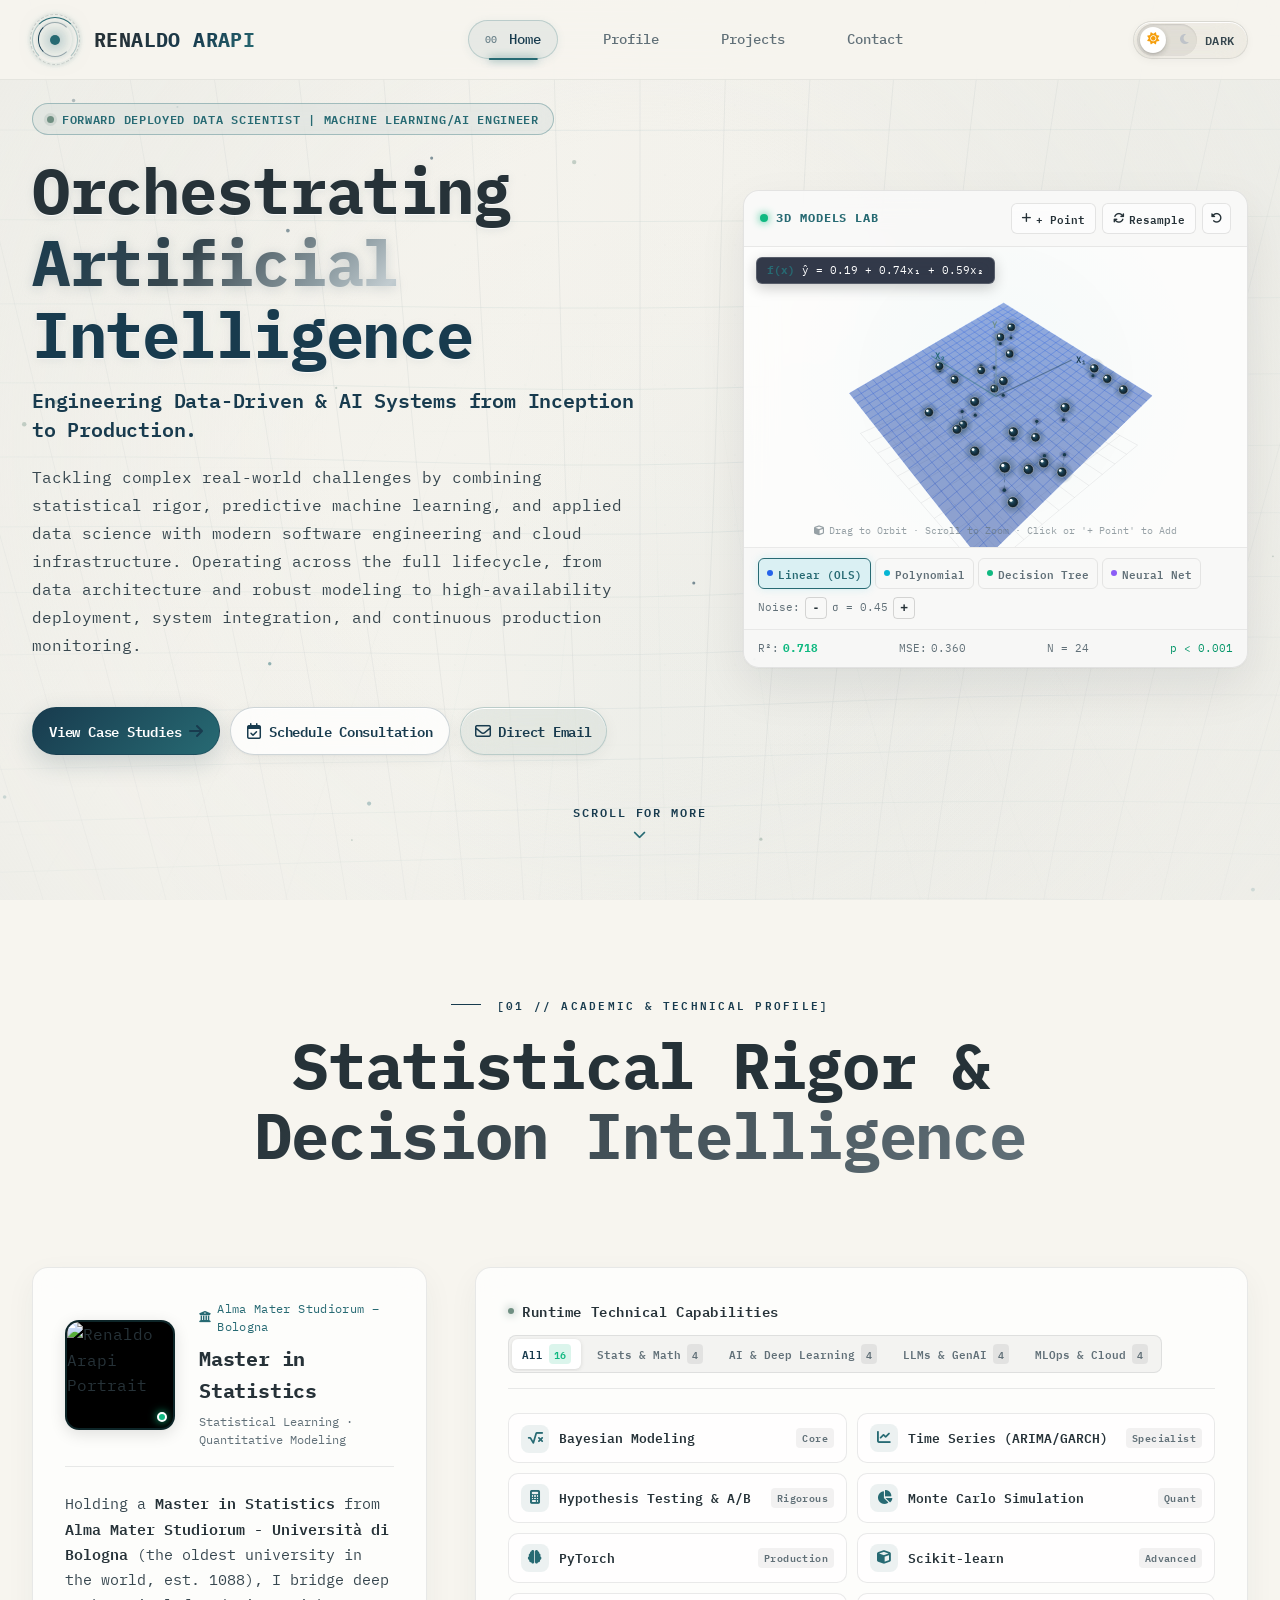
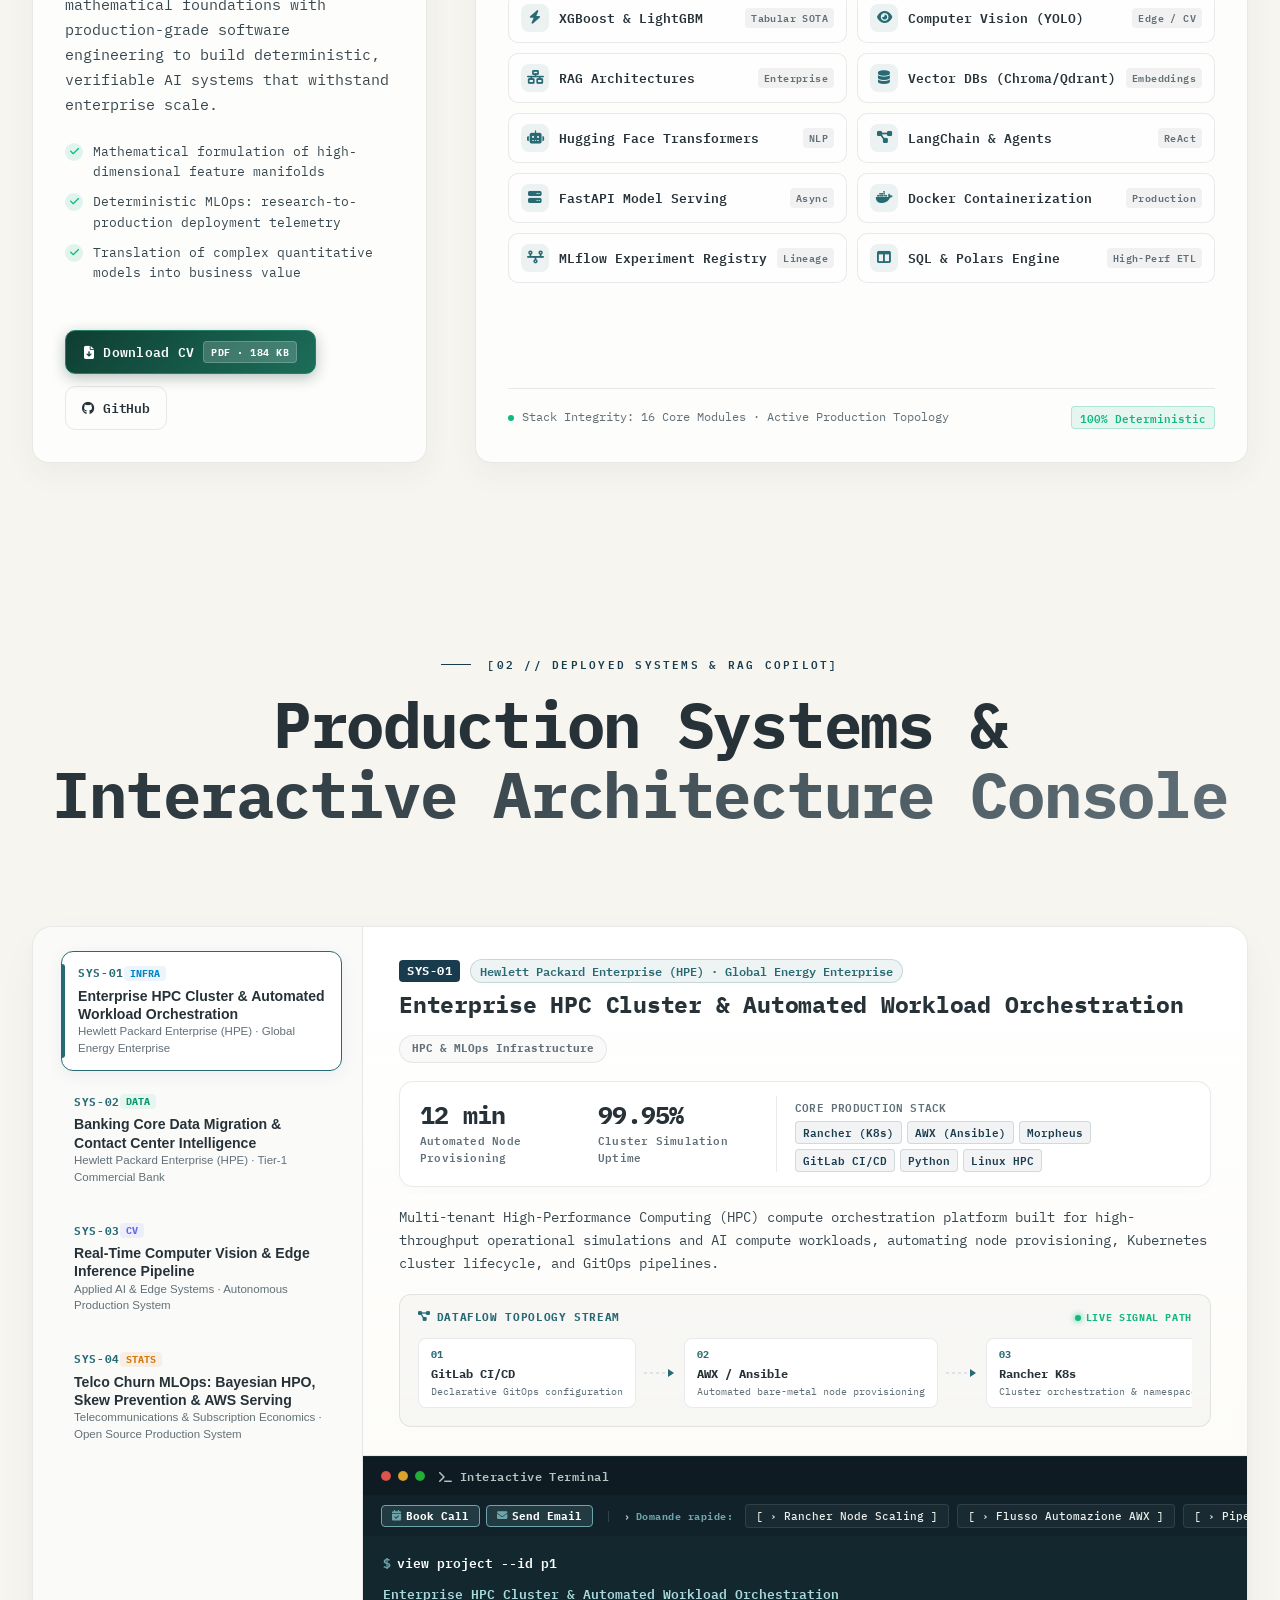
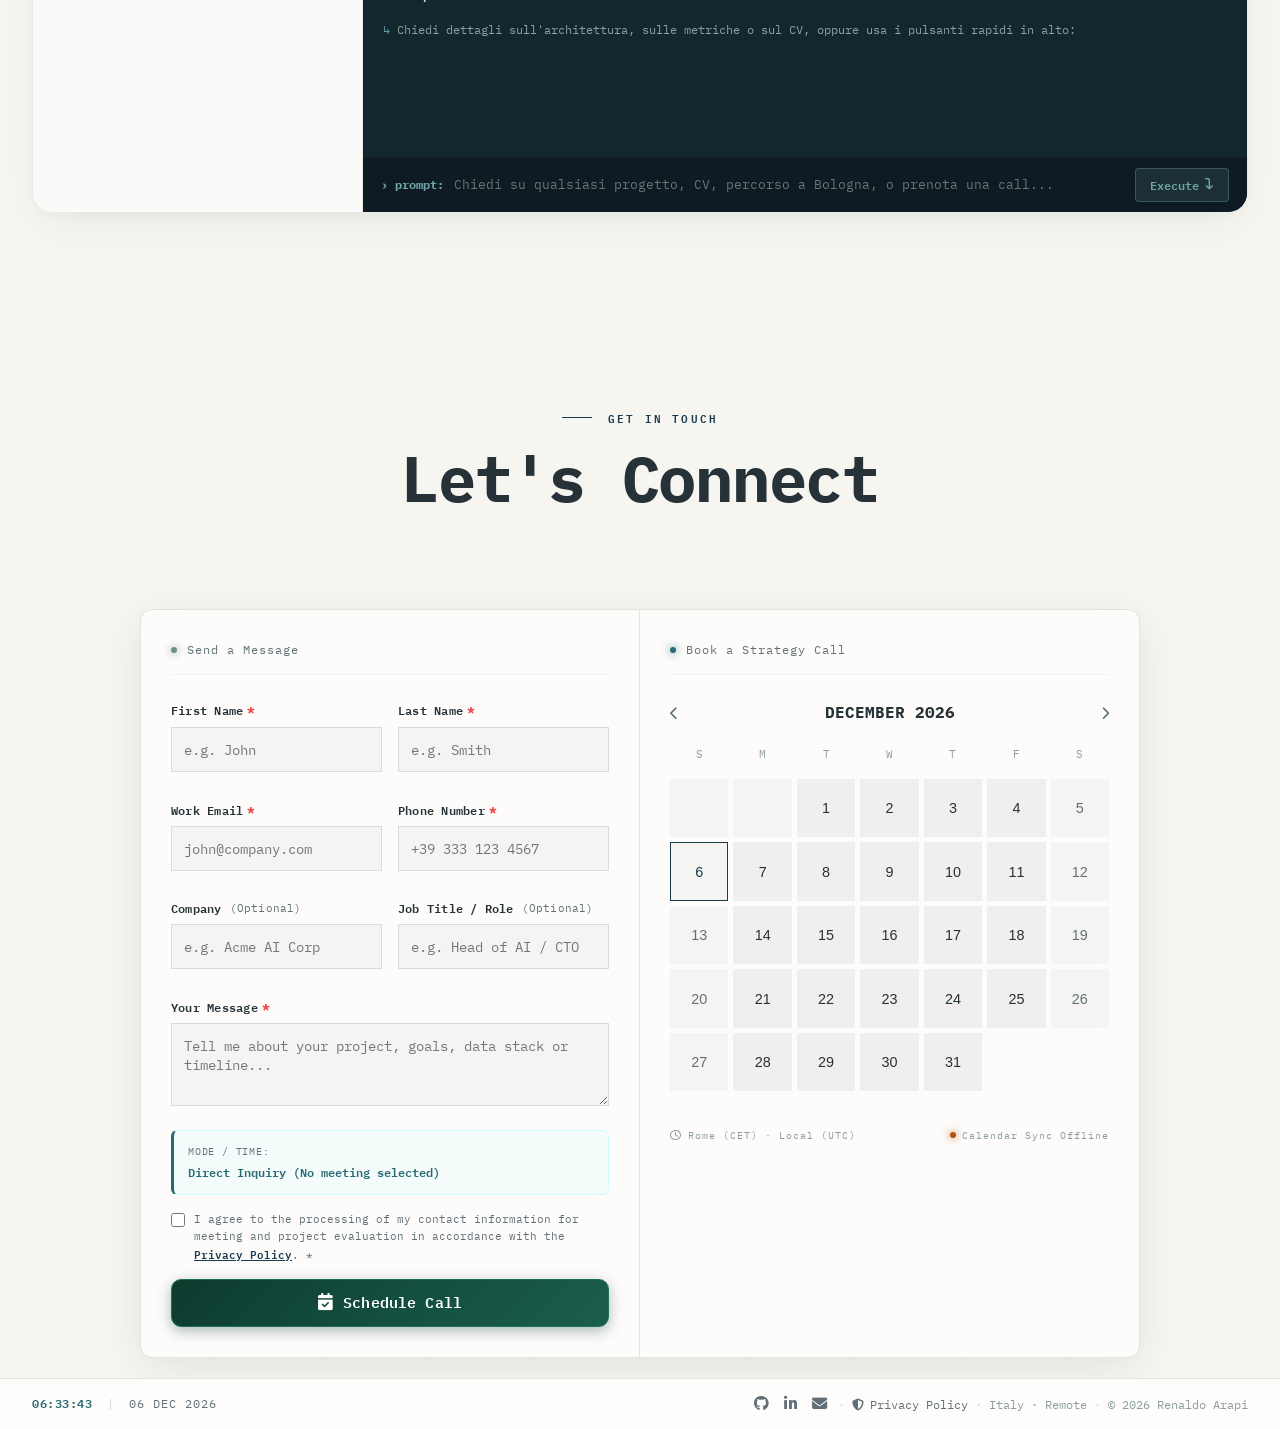
==== commit 9e139ea4: "Update: RAG chatbot funziona, migliorare design" ====
--- a/index.html
+++ b/index.html
@@ -506,26 +506,9 @@
                     
                     <!-- Left Column: Systems Navigator Roster -->
                     <aside class="console-sidebar">
-                        <div class="sidebar-header">
-                            <span class="sidebar-status-dot active"></span>
-                            <span class="sidebar-title">SYSTEMS DIRECTORY</span>
-                            <span class="sidebar-count">4 ACTIVE</span>
-                        </div>
-                        
                         <nav class="systems-roster-list" id="systems-roster-list" role="tablist" aria-label="Production Systems List">
                             <!-- Injected dynamically via KineticStream -->
                         </nav>
-
-                        <div class="sidebar-footer-stats">
-                            <div class="stat-mini">
-                                <span class="stat-label">RUNTIME STATUS</span>
-                                <span class="stat-val live"><i class="fa-solid fa-circle"></i> Production Ready</span>
-                            </div>
-                            <div class="stat-mini">
-                                <span class="stat-label">COPILOT ENGINE</span>
-                                <span class="stat-val"><i class="fa-solid fa-microchip"></i> Client-Side RAG (0ms)</span>
-                            </div>
-                        </div>
                     </aside>
 
                     <!-- Right Column: Active Blueprint Workspace & Terminal Copilot -->
@@ -585,23 +568,29 @@
                         <!-- Bottom Zone: Embedded Project Copilot & RAG Terminal -->
                         <div class="copilot-terminal-zone" id="copilot-terminal-zone">
                             <div class="terminal-chrome">
-                                <div class="terminal-dots">
-                                    <span class="t-dot red"></span>
-                                    <span class="t-dot yellow"></span>
-                                    <span class="t-dot green"></span>
+                                <div class="terminal-window-controls" aria-hidden="true">
+                                    <span class="term-dot close"></span>
+                                    <span class="term-dot minimize"></span>
+                                    <span class="term-dot expand"></span>
                                 </div>
                                 <div class="terminal-title">
-                                    <i class="fa-solid fa-terminal"></i> ARCHITECTURE COPILOT // CLIENT-SIDE RAG [ZERO-LATENCY ENGINE]
-                                </div>
-                                <div class="terminal-badge">
-                                    100% DETERMINISTIC
-                                </div>
-                            </div>
-
-                            <!-- Quick Query Chips Bar (1-Click Recruiter Triggers) -->
+                                    <span class="term-title-mono"><i class="fa-solid fa-terminal" aria-hidden="true"></i> Interactive Terminal</span>
+                                </div>
+                            </div>
+
+                            <!-- Quick Query & Conversion Action Chips Bar -->
                             <div class="copilot-chips-rail">
-                                <span class="chips-label"><i class="fa-solid fa-bolt"></i> QUICK QUERIES:</span>
-                                <div class="copilot-quick-chips" id="copilot-quick-chips">
+                                <div class="copilot-action-triggers">
+                                    <button type="button" class="copilot-action-pill" id="trigger-book-call" title="Schedule 1-on-1 technical discussion with Renaldo directly in chat">
+                                        <i class="fa-solid fa-calendar-check" aria-hidden="true"></i> <span>Book Call</span>
+                                    </button>
+                                    <button type="button" class="copilot-action-pill" id="trigger-send-email" title="Send direct message/email to Renaldo directly in chat">
+                                        <i class="fa-solid fa-envelope" aria-hidden="true"></i> <span>Send Email</span>
+                                    </button>
+                                </div>
+                                <span class="chips-separator" aria-hidden="true">|</span>
+                                <span class="chips-label"><span class="chip-chevron">›</span> Domande rapide:</span>
+                                <div class="copilot-quick-chips" id="copilot-quick-chips" role="group" aria-label="Quick Queries">
                                     <!-- Chips injected dynamically per active project -->
                                 </div>
                             </div>
@@ -613,11 +602,11 @@
 
                             <!-- Interactive Natural Language Input Bar -->
                             <div class="terminal-input-bar">
-                                <span class="term-input-prompt">renaldo@hpc:~$</span>
-                                <input type="text" class="term-input-field" id="copilot-query-input" placeholder="Type custom question or click a chip above..." autocomplete="off" spellcheck="false" aria-label="Type question for RAG Copilot">
-                                <button type="button" class="term-send-btn" id="copilot-query-btn" aria-label="Submit Question">
-                                    <span>Query RAG</span>
-                                    <i class="fa-solid fa-arrow-turn-down"></i>
+                                <span class="term-input-prompt">› prompt:</span>
+                                <input type="text" class="term-input-field" id="copilot-query-input" placeholder="Chiedi su qualsiasi progetto, CV, percorso a Bologna, o prenota una call..." autocomplete="off" spellcheck="false" aria-label="Type question for Architecture Copilot">
+                                <button type="button" class="term-send-btn" id="copilot-query-btn" aria-label="Execute Question">
+                                    <span>Execute</span>
+                                    <i class="fa-solid fa-arrow-turn-down" aria-hidden="true"></i>
                                 </button>
                             </div>
                         </div>
--- a/css/style.css
+++ b/css/style.css
@@ -60,6 +60,19 @@
     --shadow-md: 0 4px 12px rgba(38, 50, 56, 0.07);
     --shadow-lg: 0 12px 35px rgba(24, 59, 78, 0.08);
     --shadow-glow: 0 8px 24px rgba(24, 59, 78, 0.18);
+
+    /* Terminal Console Tokens - Harmonized Viewport */
+    --term-bg-container: #13272F;
+    --term-bg-chrome: #0E1B22;
+    --term-bg-rail: #11222B;
+    --term-bg-input: #0E1B22;
+    --term-border: rgba(38, 50, 56, 0.20);
+    --term-text-stream: #ECEFEA;
+    --term-text-muted: #8E9F9D;
+    --term-accent-tag: #6FA5AA;
+    --term-accent-active: #48BB78;
+    --term-prompt-prefix: #B4C6C4;
+    --term-code-highlight: #A8DADC;
 }
 
 /* === GLOBAL DARK THEME SYSTEM TOKENS === */
@@ -95,6 +108,19 @@
     --shadow-md: 0 4px 14px rgba(0, 0, 0, 0.45);
     --shadow-lg: 0 16px 40px rgba(0, 0, 0, 0.55);
     --shadow-glow: 0 8px 24px rgba(0, 0, 0, 0.4);
+
+    /* Terminal Console Tokens - Dark Mode Harmony */
+    --term-bg-container: #0C171C;
+    --term-bg-chrome: #081116;
+    --term-bg-rail: #0A141A;
+    --term-bg-input: #081116;
+    --term-border: rgba(111, 165, 170, 0.25);
+    --term-text-stream: #F1F3F1;
+    --term-text-muted: #7E9395;
+    --term-accent-tag: #6FA5AA;
+    --term-accent-active: #52C480;
+    --term-prompt-prefix: #6FA5AA;
+    --term-code-highlight: #7ECBCF;
 }
 
 /* === RESET & BASE === */
@@ -3323,84 +3349,152 @@
     padding: 0 4px;
 }
 
-/* --- Bottom Zone: RAG Copilot Terminal --- */
+/* --- Bottom Zone: RAG Copilot Terminal (Authoritative Architecture Runbook) --- */
 .copilot-terminal-zone {
-    background: #0E1B22;
-    color: #e2e8f0;
+    background: var(--term-bg-container);
+    color: var(--term-text-stream);
     display: flex;
     flex-direction: column;
     flex: 1;
     font-family: var(--font-mono);
+    border-top: 1px solid var(--term-border);
+    transition: background 0.3s ease, border-color 0.3s ease;
 }
 
 .terminal-chrome {
-    background: #081116;
+    background: var(--term-bg-chrome);
     padding: 10px 18px;
     display: flex;
     align-items: center;
-    gap: 12px;
-    border-bottom: 1px solid rgba(255, 255, 255, 0.08);
-}
-
-.terminal-dots {
-    display: flex;
-    gap: 6px;
-}
-
-.t-dot {
+    gap: 14px;
+    border-bottom: 1px solid var(--term-border);
+}
+
+.terminal-window-controls {
+    display: inline-flex;
+    align-items: center;
+    gap: 7px;
+}
+
+.term-dot {
     width: 10px;
     height: 10px;
     border-radius: 50%;
-}
-
-.t-dot.red { background: #ef4444; }
-.t-dot.yellow { background: #f59e0b; }
-.t-dot.green { background: #10b981; }
+    display: inline-block;
+    opacity: 0.85;
+    transition: opacity 0.2s ease, transform 0.2s ease;
+}
+
+.term-dot.close {
+    background-color: #ff5f56;
+    border: 1px solid rgba(224, 68, 62, 0.4);
+}
+
+.term-dot.minimize {
+    background-color: #ffbd2e;
+    border: 1px solid rgba(222, 161, 35, 0.4);
+}
+
+.term-dot.expand {
+    background-color: #27c93f;
+    border: 1px solid rgba(26, 171, 46, 0.4);
+}
+
+.terminal-chrome:hover .term-dot {
+    opacity: 1;
+}
 
 .terminal-title {
+    display: flex;
+    align-items: center;
+    gap: 6px;
+    font-size: 0.72rem;
+    font-weight: 600;
+    font-family: var(--font-mono);
+    color: var(--term-prompt-prefix);
+    letter-spacing: 0.04em;
+}
+
+.terminal-title-mono {
+    display: inline-flex;
+    align-items: center;
+    gap: 8px;
+}
+
+.terminal-title-mono i {
+    color: var(--term-accent-tag);
+    font-size: 0.75rem;
+}
+
+/* Quick Query Chips Rail */
+.copilot-chips-rail {
+    background: var(--term-bg-rail);
+    padding: 8px 18px;
+    display: flex;
+    align-items: center;
+    gap: 12px;
+    border-bottom: 1px solid var(--term-border);
+    overflow-x: auto;
+}
+
+.copilot-action-triggers {
+    display: flex;
+    gap: 6px;
+    align-items: center;
+}
+
+.copilot-action-pill {
+    background: rgba(111, 165, 170, 0.18);
+    border: 1px solid var(--term-accent-tag);
+    color: #ffffff;
+    font-family: var(--font-mono);
     font-size: 0.68rem;
     font-weight: 700;
-    letter-spacing: 0.08em;
-    color: #94a3b8;
+    padding: 3px 10px;
+    border-radius: 4px;
+    cursor: pointer;
     display: inline-flex;
     align-items: center;
-    gap: 7px;
-}
-
-.terminal-title i {
-    color: #38bdf8;
-}
-
-.terminal-badge {
-    margin-left: auto;
-    font-size: 0.6rem;
+    gap: 5px;
+    white-space: nowrap;
+    transition: all 0.2s ease;
+}
+
+.copilot-action-pill i {
+    color: var(--term-accent-tag);
+    font-size: 0.65rem;
+}
+
+.copilot-action-pill:hover {
+    background: var(--term-accent-tag);
+    color: #0E1B22;
+    transform: translateY(-1px);
+}
+
+.copilot-action-pill:hover i {
+    color: #0E1B22;
+}
+
+.chips-separator {
+    color: rgba(255, 255, 255, 0.18);
+    font-size: 0.75rem;
+    user-select: none;
+}
+
+.chips-label {
+    font-size: 0.65rem;
     font-weight: 700;
-    color: #38bdf8;
-    background: rgba(56, 189, 248, 0.12);
-    border: 1px solid rgba(56, 189, 248, 0.25);
-    padding: 2px 7px;
-    border-radius: 4px;
-}
-
-/* Quick Query Chips */
-.copilot-chips-rail {
-    background: #11222B;
-    padding: 8px 18px;
-    display: flex;
-    align-items: center;
-    gap: 10px;
-    border-bottom: 1px solid rgba(255, 255, 255, 0.06);
-    overflow-x: auto;
-}
-
-.chips-label {
-    font-size: 0.64rem;
-    font-weight: 700;
-    color: #38bdf8;
+    letter-spacing: 0.05em;
+    color: var(--term-accent-tag);
     white-space: nowrap;
     display: inline-flex;
     align-items: center;
-    gap: 4px;
+    gap: 5px;
+}
+
+.chip-chevron {
+    font-weight: 800;
+    color: var(--term-prompt-prefix);
 }
 
 .copilot-quick-chips {
@@ -3410,40 +3504,54 @@
 }
 
 .copilot-chip {
-    background: rgba(255, 255, 255, 0.05);
-    border: 1px solid rgba(255, 255, 255, 0.12);
-    color: #f1f5f9;
+    background: rgba(255, 255, 255, 0.04);
+    border: 1px solid rgba(255, 255, 255, 0.10);
+    color: var(--term-text-stream);
     font-family: var(--font-mono);
     font-size: 0.68rem;
+    font-weight: 500;
     padding: 4px 10px;
-    border-radius: 6px;
+    border-radius: 4px;
     cursor: pointer;
     white-space: nowrap;
-    transition: all 0.2s ease;
+    transition: background 0.2s ease, border-color 0.2s ease, color 0.2s ease, transform 0.15s ease;
 }
 
 .copilot-chip:hover {
-    background: rgba(56, 189, 248, 0.2);
-    border-color: #38bdf8;
-    color: #38bdf8;
+    background: rgba(111, 165, 170, 0.18);
+    border-color: var(--term-accent-tag);
+    color: #ffffff;
     transform: translateY(-1px);
 }
 
 .copilot-chip:active {
-    transform: scale(0.97);
-}
-
-/* Terminal Viewport Output */
+    transform: scale(0.98);
+}
+
+/* Terminal Viewport Output Area */
 .terminal-viewport {
-    height: 180px;
-    max-height: 220px;
+    min-height: 220px;
+    max-height: 320px;
     overflow-y: auto;
+    scroll-behavior: smooth;
     padding: 16px 20px;
     display: flex;
     flex-direction: column;
     gap: 10px;
-    font-size: 0.78rem;
-    line-height: 1.6;
+    font-size: 0.8125rem;
+    line-height: 1.65;
+    color: var(--term-text-stream);
+}
+
+.terminal-viewport::-webkit-scrollbar {
+    width: 4px;
+}
+.terminal-viewport::-webkit-scrollbar-track {
+    background: transparent;
+}
+.terminal-viewport::-webkit-scrollbar-thumb {
+    background: rgba(111, 165, 170, 0.35);
+    border-radius: 2px;
 }
 
 .terminal-line {
@@ -3451,96 +3559,101 @@
 }
 
 .prompt-line {
-    color: #cbd5e1;
-}
-
-.term-user {
-    color: #38bdf8;
+    color: var(--term-prompt-prefix);
+    display: flex;
+    align-items: baseline;
+    gap: 6px;
+}
+
+.term-prompt-symbol {
+    color: var(--term-accent-tag);
     font-weight: 700;
 }
 
-.term-dir {
-    color: #a855f7;
-}
-
-.term-cmd, .term-query {
-    color: #f8fafc;
+.term-query {
+    color: #ffffff;
     font-weight: 600;
 }
 
 .info-line {
-    color: #94a3b8;
+    color: var(--term-text-muted);
 }
 
 .term-tag {
-    color: #10b981;
+    color: var(--term-accent-active);
     font-weight: 700;
+    font-size: 0.72rem;
+    letter-spacing: 0.04em;
 }
 
 .term-highlight {
-    color: #38bdf8;
-    font-weight: 700;
+    color: var(--term-code-highlight);
+    font-weight: 600;
 }
 
 .term-dim {
-    color: #64748b;
+    color: var(--term-text-muted);
     font-size: 0.72rem;
 }
 
 .hint-line {
-    color: #cbd5e1;
+    color: var(--term-text-muted);
     font-size: 0.74rem;
     margin-top: 4px;
 }
 
 .term-arrow {
-    color: #38bdf8;
+    color: var(--term-accent-tag);
 }
 
 .terminal-exchange {
     display: flex;
     flex-direction: column;
-    gap: 4px;
-    padding-top: 8px;
-    border-top: 1px dashed rgba(255, 255, 255, 0.1);
+    gap: 6px;
+    padding-top: 10px;
+    border-top: 1px dashed rgba(255, 255, 255, 0.08);
 }
 
 .citation-line {
-    color: #94a3b8;
+    color: var(--term-text-muted);
     font-size: 0.7rem;
+    display: flex;
+    align-items: center;
+    gap: 6px;
 }
 
 .term-cite {
-    color: #38bdf8;
-    font-style: italic;
+    color: var(--term-accent-tag);
+    font-family: var(--font-mono);
 }
 
 .answer-line {
-    color: #f1f5f9;
+    color: var(--term-text-stream);
     background: rgba(255, 255, 255, 0.03);
-    padding: 8px 12px;
-    border-radius: 6px;
-    border-left: 2px solid #38bdf8;
+    padding: 10px 14px;
+    border-radius: 4px;
+    border-left: 2px solid var(--term-accent-tag);
     margin-top: 2px;
 }
 
 .term-cursor {
-    color: #38bdf8;
+    color: var(--term-accent-tag);
     margin-left: 2px;
+    display: inline-block;
 }
 
 .term-cursor.blink {
-    animation: blink 1s step-start infinite;
-}
-
-@keyframes blink {
+    animation: termBlink 1s step-start infinite;
+}
+
+@keyframes termBlink {
     50% { opacity: 0; }
 }
 
 /* Terminal Input Bar */
 .terminal-input-bar {
-    background: #081116;
-    border-top: 1px solid rgba(255, 255, 255, 0.08);
+    background: var(--term-bg-input);
+    border-top: 1px solid var(--term-border);
     padding: 10px 18px;
     display: flex;
     align-items: center;
@@ -3548,9 +3661,9 @@
 }
 
 .term-input-prompt {
-    color: #38bdf8;
+    color: var(--term-accent-tag);
     font-weight: 700;
-    font-size: 0.75rem;
+    font-size: 0.78rem;
     white-space: nowrap;
 }
 
@@ -3559,34 +3672,343 @@
     background: transparent;
     border: none;
     outline: none;
-    color: #f8fafc;
-    font-family: var(--font-mono);
-    font-size: 0.8rem;
+    color: #ffffff;
+    font-family: var(--font-mono);
+    font-size: 0.8125rem;
 }
 
 .term-input-field::placeholder {
-    color: #475569;
+    color: var(--term-text-muted);
+    opacity: 0.7;
 }
 
 .term-send-btn {
-    background: rgba(56, 189, 248, 0.15);
-    border: 1px solid rgba(56, 189, 248, 0.3);
-    color: #38bdf8;
+    background: rgba(111, 165, 170, 0.15);
+    border: 1px solid rgba(111, 165, 170, 0.35);
+    color: var(--term-accent-tag);
+    font-family: var(--font-mono);
+    font-size: 0.72rem;
+    font-weight: 600;
+    padding: 6px 14px;
+    border-radius: 4px;
+    cursor: pointer;
+    display: inline-flex;
+    align-items: center;
+    gap: 6px;
+    transition: background 0.2s ease, color 0.2s ease, border-color 0.2s ease;
+}
+
+.term-send-btn:hover {
+    background: var(--term-accent-tag);
+    color: #0E1B22;
+    border-color: var(--term-accent-tag);
+}
+
+.term-send-btn:disabled {
+    opacity: 0.5;
+    cursor: not-allowed;
+}
+
+/* --- Inline Terminal Booking & Direct Email Action Card --- */
+.terminal-action-card {
+    background: rgba(14, 27, 34, 0.75);
+    border: 1px solid var(--term-accent-tag);
+    border-radius: 6px;
+    padding: 14px 16px;
+    margin: 8px 0 12px 0;
+    font-family: var(--font-mono);
+    color: var(--term-text-stream);
+    box-shadow: 0 6px 20px rgba(0, 0, 0, 0.35);
+    animation: termSlideDown 0.25s cubic-bezier(0.16, 1, 0.3, 1);
+}
+
+[data-theme="dark"] .terminal-action-card {
+    background: rgba(8, 17, 22, 0.88);
+    border-color: rgba(111, 165, 170, 0.45);
+}
+
+@keyframes termSlideDown {
+    from { opacity: 0; transform: translateY(-6px); }
+    to { opacity: 1; transform: translateY(0); }
+}
+
+.term-action-header {
+    display: flex;
+    align-items: center;
+    justify-content: space-between;
+    margin-bottom: 12px;
+    border-bottom: 1px solid rgba(255, 255, 255, 0.08);
+    padding-bottom: 8px;
+}
+
+.term-action-tabs {
+    display: flex;
+    gap: 6px;
+}
+
+.term-action-tab {
+    background: rgba(255, 255, 255, 0.05);
+    border: 1px solid rgba(255, 255, 255, 0.12);
+    color: var(--term-text-muted);
     font-family: var(--font-mono);
     font-size: 0.72rem;
     font-weight: 600;
     padding: 5px 12px;
-    border-radius: 6px;
+    border-radius: 4px;
+    cursor: pointer;
+    transition: all 0.2s ease;
+}
+
+.term-action-tab.active {
+    background: rgba(111, 165, 170, 0.22);
+    border-color: var(--term-accent-tag);
+    color: #ffffff;
+}
+
+.term-action-close {
+    background: transparent;
+    border: none;
+    color: var(--term-text-muted);
+    font-size: 0.85rem;
+    cursor: pointer;
+    padding: 4px 6px;
+    border-radius: 4px;
+}
+
+.term-action-close:hover {
+    color: #ffffff;
+    background: rgba(255, 255, 255, 0.08);
+}
+
+.term-form-row {
+    display: grid;
+    grid-template-columns: 1fr 1fr;
+    gap: 10px;
+    margin-bottom: 10px;
+}
+
+@media (max-width: 640px) {
+    .term-form-row {
+        grid-template-columns: 1fr;
+    }
+}
+
+.term-form-group {
+    display: flex;
+    flex-direction: column;
+    gap: 4px;
+    margin-bottom: 10px;
+}
+
+.term-form-label {
+    font-size: 0.68rem;
+    font-weight: 600;
+    letter-spacing: 0.04em;
+    color: var(--term-prompt-prefix);
+}
+
+.term-form-label .req {
+    color: #ef4444;
+}
+
+.term-form-input, .term-form-select, .term-form-textarea {
+    background: rgba(0, 0, 0, 0.35);
+    border: 1px solid rgba(255, 255, 255, 0.14);
+    border-radius: 4px;
+    padding: 6px 10px;
+    color: #ffffff;
+    font-family: var(--font-mono);
+    font-size: 0.78rem;
+    outline: none;
+    transition: border-color 0.2s ease, background 0.2s ease;
+}
+
+.term-form-input:focus, .term-form-select:focus, .term-form-textarea:focus {
+    border-color: var(--term-accent-tag);
+    background: rgba(0, 0, 0, 0.55);
+}
+
+.term-form-textarea {
+    min-height: 55px;
+    resize: vertical;
+}
+
+.term-slots-label {
+    font-size: 0.68rem;
+    font-weight: 600;
+    color: var(--term-prompt-prefix);
+    margin-bottom: 6px;
+}
+
+.term-slots-grid {
+    display: flex;
+    flex-wrap: wrap;
+    gap: 6px;
+    margin-bottom: 12px;
+}
+
+.term-slot-btn {
+    background: rgba(255, 255, 255, 0.05);
+    border: 1px solid rgba(255, 255, 255, 0.12);
+    color: var(--term-text-stream);
+    font-family: var(--font-mono);
+    font-size: 0.72rem;
+    padding: 4px 10px;
+    border-radius: 4px;
+    cursor: pointer;
+    transition: all 0.2s ease;
+}
+
+.term-slot-btn:hover {
+    border-color: var(--term-accent-tag);
+    color: #ffffff;
+}
+
+.term-slot-btn.active {
+    background: var(--term-accent-tag);
+    border-color: var(--term-accent-tag);
+    color: #0E1B22;
+    font-weight: 700;
+}
+
+.term-privacy-row {
+    display: flex;
+    align-items: flex-start;
+    gap: 8px;
+    margin-bottom: 12px;
+    font-size: 0.7rem;
+    line-height: 1.45;
+    color: var(--term-text-muted);
+}
+
+.term-privacy-check {
+    margin-top: 2px;
+    cursor: pointer;
+    accent-color: var(--term-accent-tag);
+}
+
+.term-privacy-link {
+    color: var(--term-accent-tag);
+    text-decoration: underline;
+    cursor: pointer;
+}
+
+.term-privacy-link:hover {
+    color: #ffffff;
+}
+
+.term-action-footer {
+    display: flex;
+    align-items: center;
+    justify-content: space-between;
+    gap: 10px;
+    margin-top: 8px;
+}
+
+.term-confirm-btn {
+    background: rgba(111, 165, 170, 0.22);
+    border: 1px solid var(--term-accent-tag);
+    color: #ffffff;
+    font-family: var(--font-mono);
+    font-size: 0.75rem;
+    font-weight: 700;
+    padding: 7px 16px;
+    border-radius: 4px;
     cursor: pointer;
     display: inline-flex;
     align-items: center;
-    gap: 6px;
+    gap: 8px;
     transition: all 0.2s ease;
 }
 
-.term-send-btn:hover {
-    background: #38bdf8;
+.term-confirm-btn:hover {
+    background: var(--term-accent-tag);
     color: #0E1B22;
+}
+
+.term-confirm-btn:disabled {
+    opacity: 0.5;
+    cursor: not-allowed;
+}
+
+.term-validation-msg {
+    font-size: 0.7rem;
+    color: #f87171;
+    font-weight: 600;
+}
+
+/* Direct Email Mode (Zero Forms) */
+.term-direct-email-view {
+    padding: 6px 0 2px 0;
+}
+
+.term-email-desc {
+    font-size: 0.74rem;
+    color: var(--term-text-stream);
+    line-height: 1.5;
+    margin-bottom: 10px;
+}
+
+.term-email-preview {
+    background: rgba(0, 0, 0, 0.35);
+    border: 1px solid rgba(255, 255, 255, 0.12);
+    border-radius: 4px;
+    padding: 10px 12px;
+    margin-bottom: 12px;
+    font-family: var(--font-mono);
+    font-size: 0.72rem;
+    line-height: 1.6;
+    color: var(--term-text-stream);
+}
+
+.term-email-field {
+    word-break: break-all;
+}
+
+.term-email-field .term-tag {
+    color: var(--term-accent-tag);
+    font-weight: 700;
+    margin-right: 6px;
+}
+
+/* Proactive Quick Action CTA beneath terminal responses */
+.terminal-quick-cta {
+    display: flex;
+    align-items: center;
+    gap: 8px;
+    margin-top: 8px;
+    padding-top: 6px;
+    border-top: 1px dashed rgba(255, 255, 255, 0.08);
+    font-size: 0.7rem;
+    flex-wrap: wrap;
+}
+
+.cta-label {
+    color: var(--term-text-muted);
+    font-weight: 600;
+}
+
+.cta-pill {
+    background: rgba(111, 165, 170, 0.12);
+    border: 1px solid rgba(111, 165, 170, 0.28);
+    color: var(--term-accent-tag);
+    font-family: var(--font-mono);
+    font-size: 0.68rem;
+    font-weight: 600;
+    padding: 3px 9px;
+    border-radius: 4px;
+    cursor: pointer;
+    transition: all 0.2s ease;
+    display: inline-flex;
+    align-items: center;
+    gap: 4px;
+}
+
+.cta-pill:hover {
+    background: var(--term-accent-tag);
+    color: #0E1B22;
+    border-color: var(--term-accent-tag);
+    transform: translateY(-1px);
 }
 
 /* --- Responsive Rules for Split Systems Console --- */
@@ -3632,7 +4054,8 @@
         font-size: 0.74rem;
     }
     .terminal-viewport {
-        height: 160px;
+        min-height: 180px;
+        max-height: 240px;
         padding: 12px 14px;
     }
     .terminal-input-bar {
